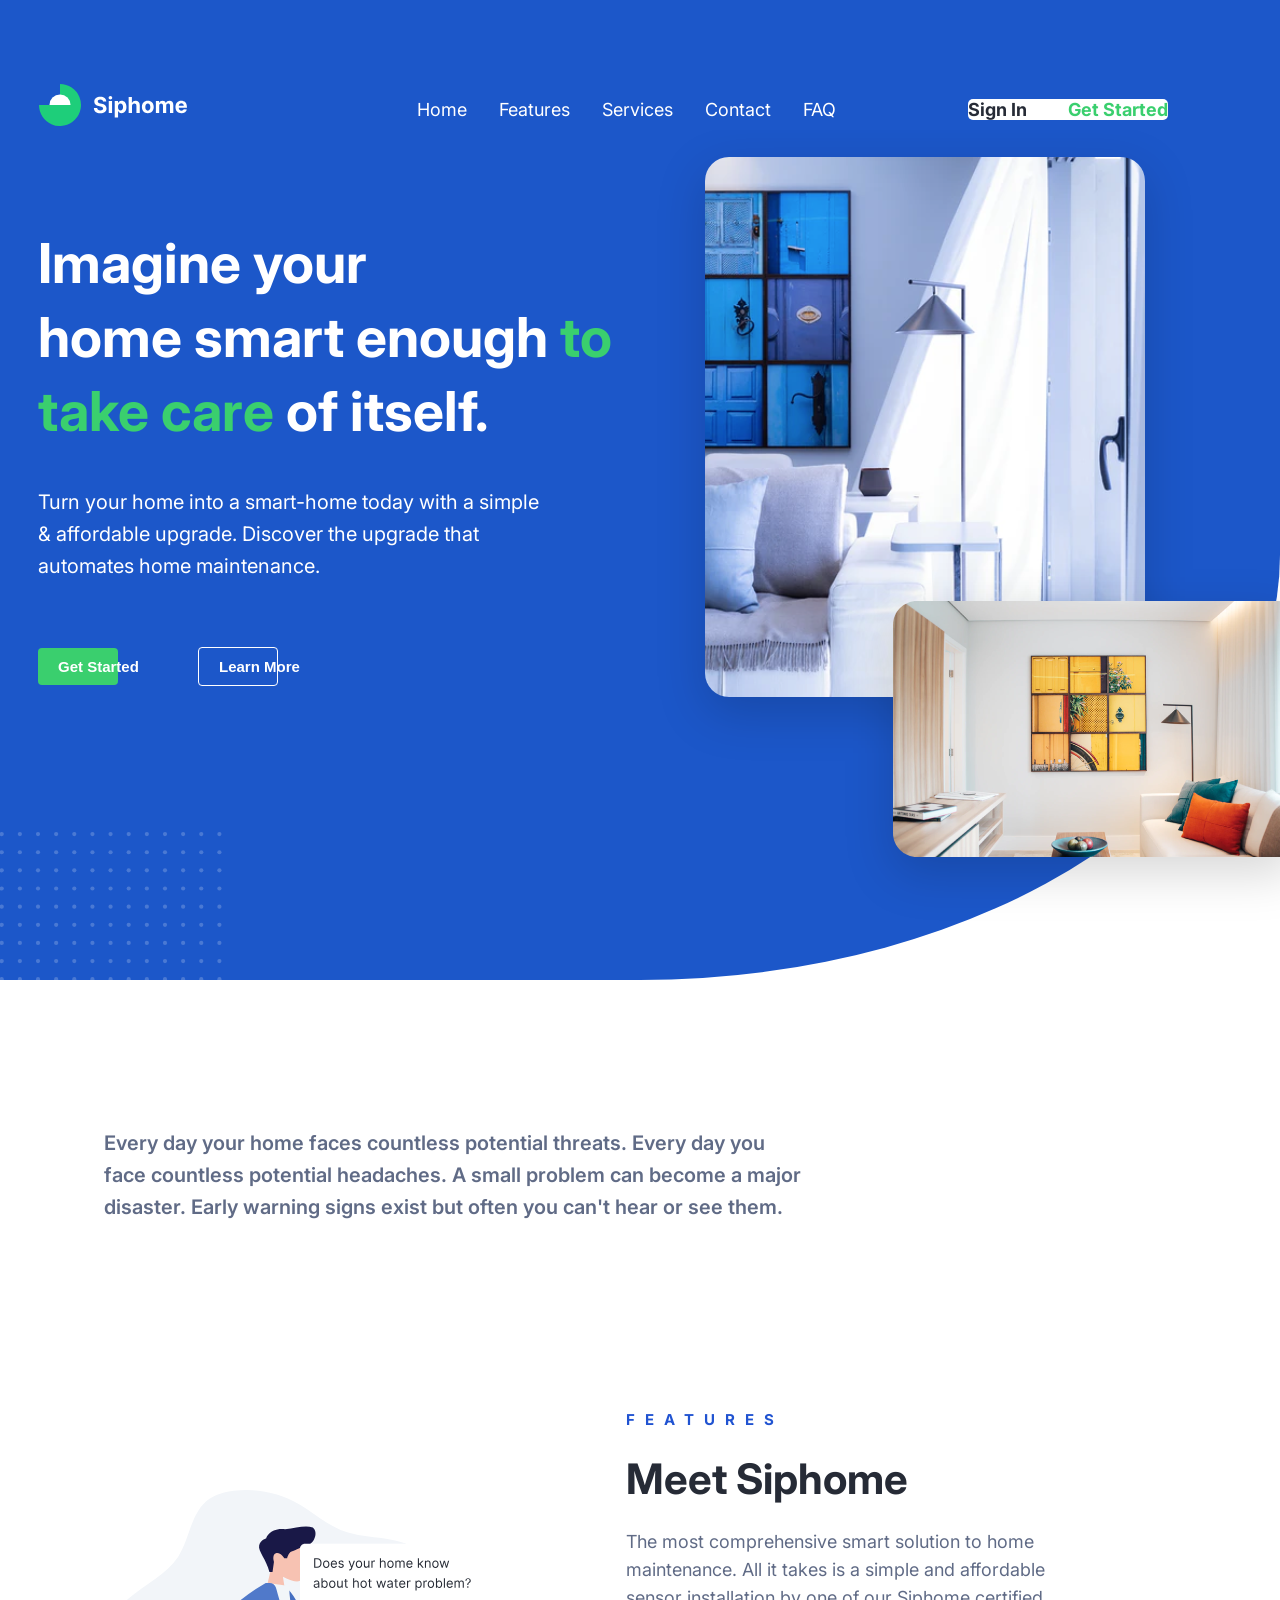
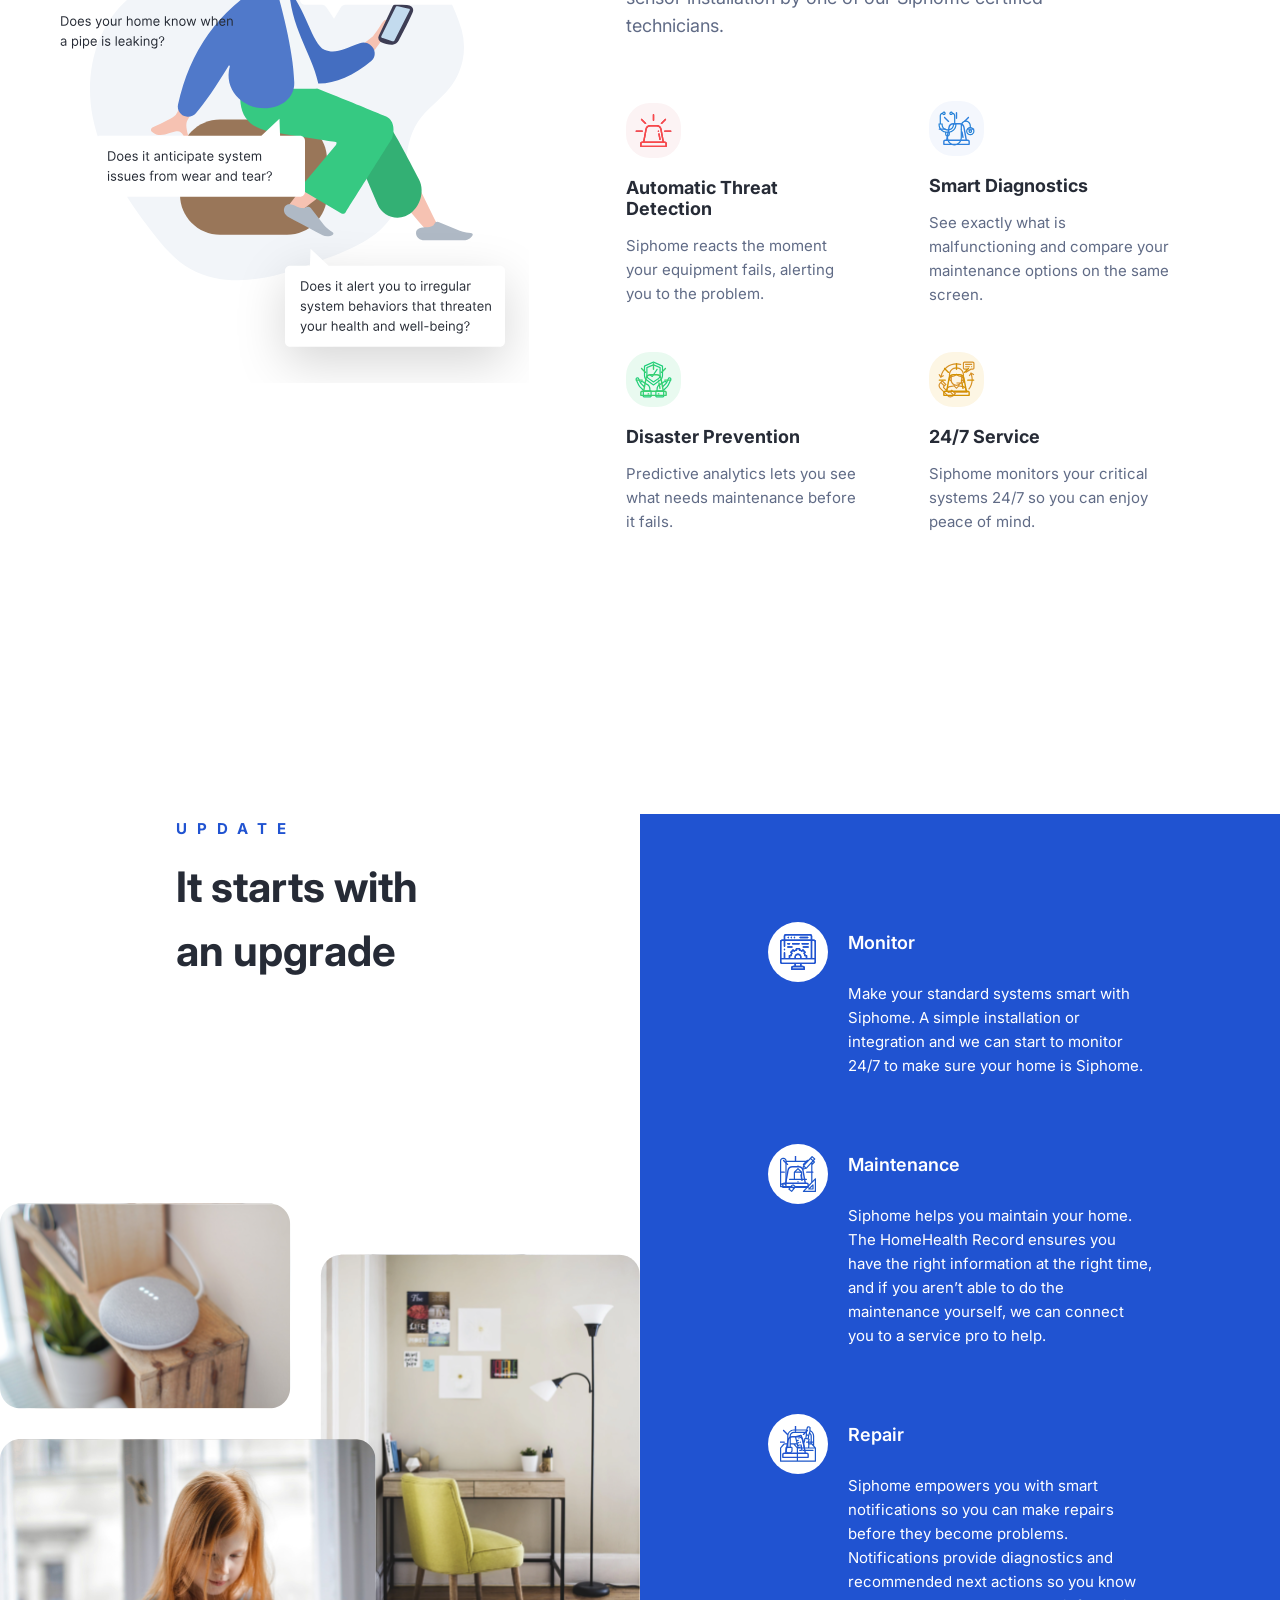
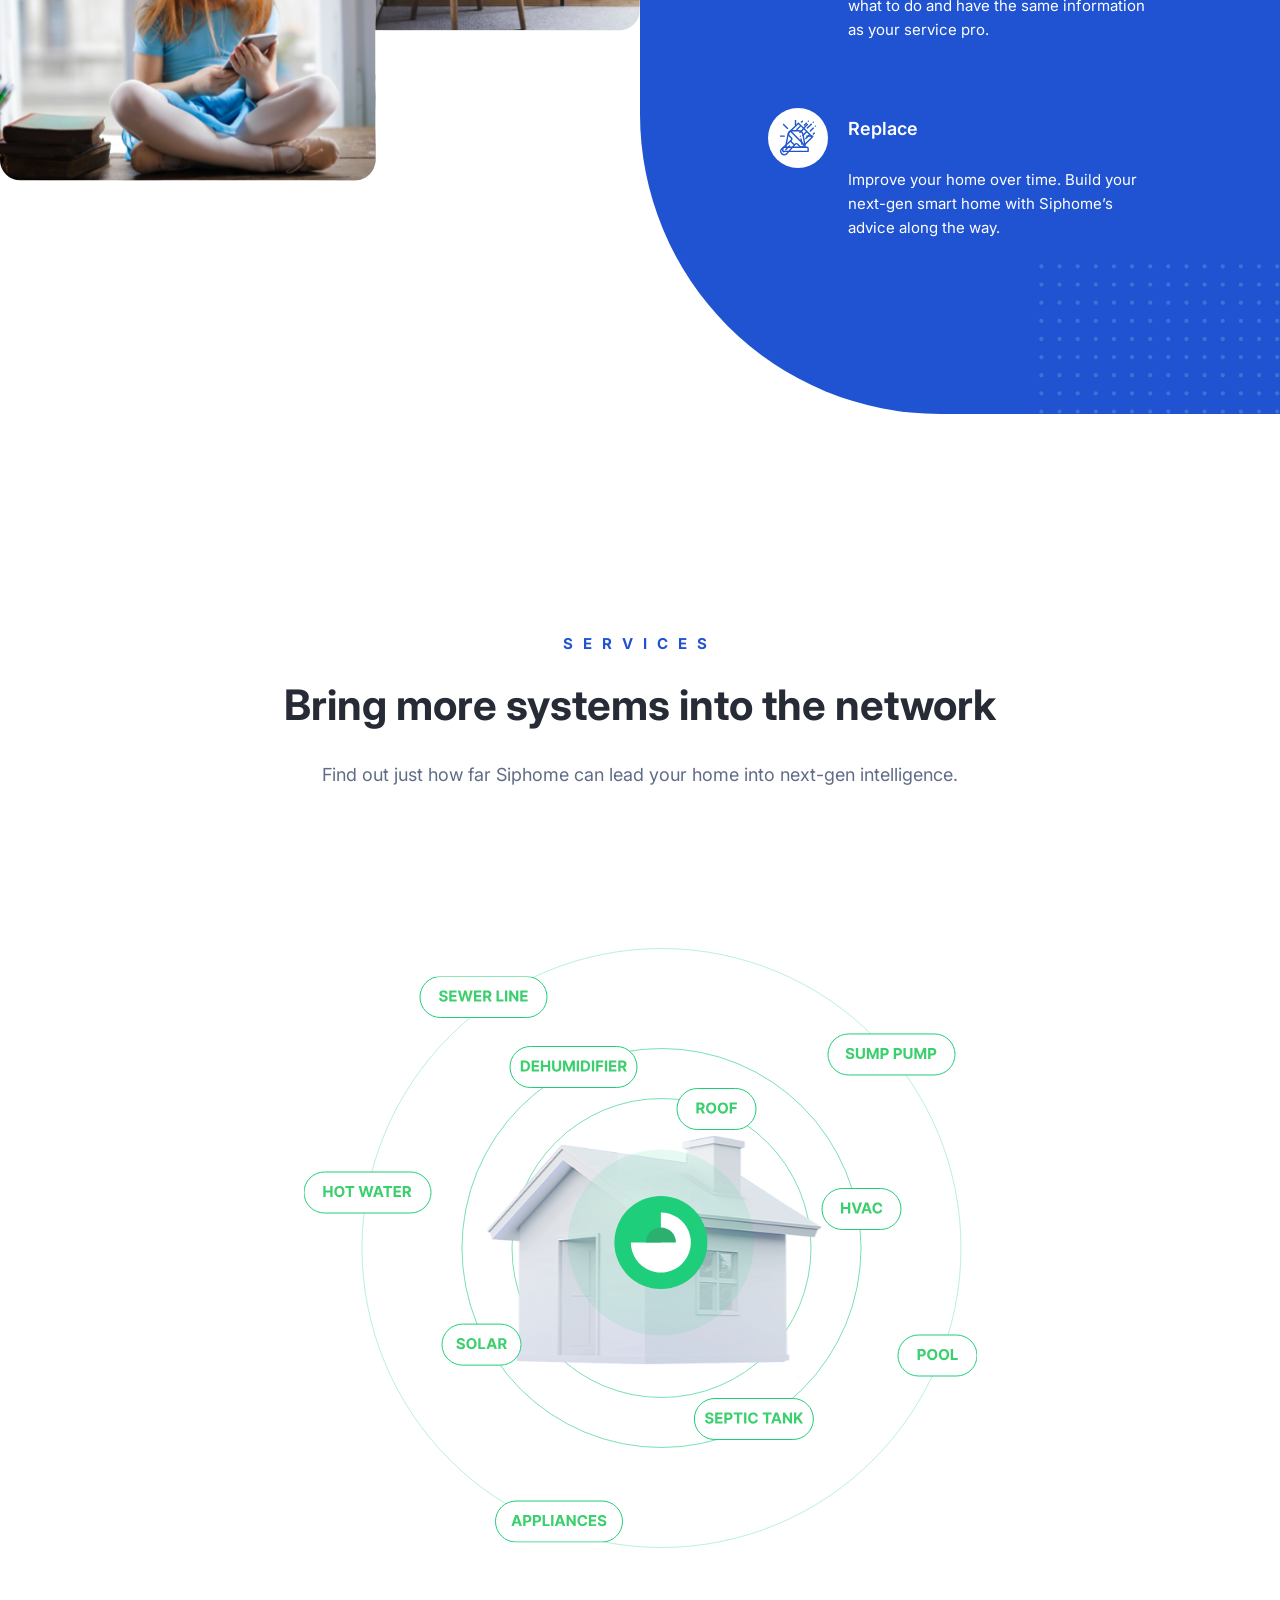
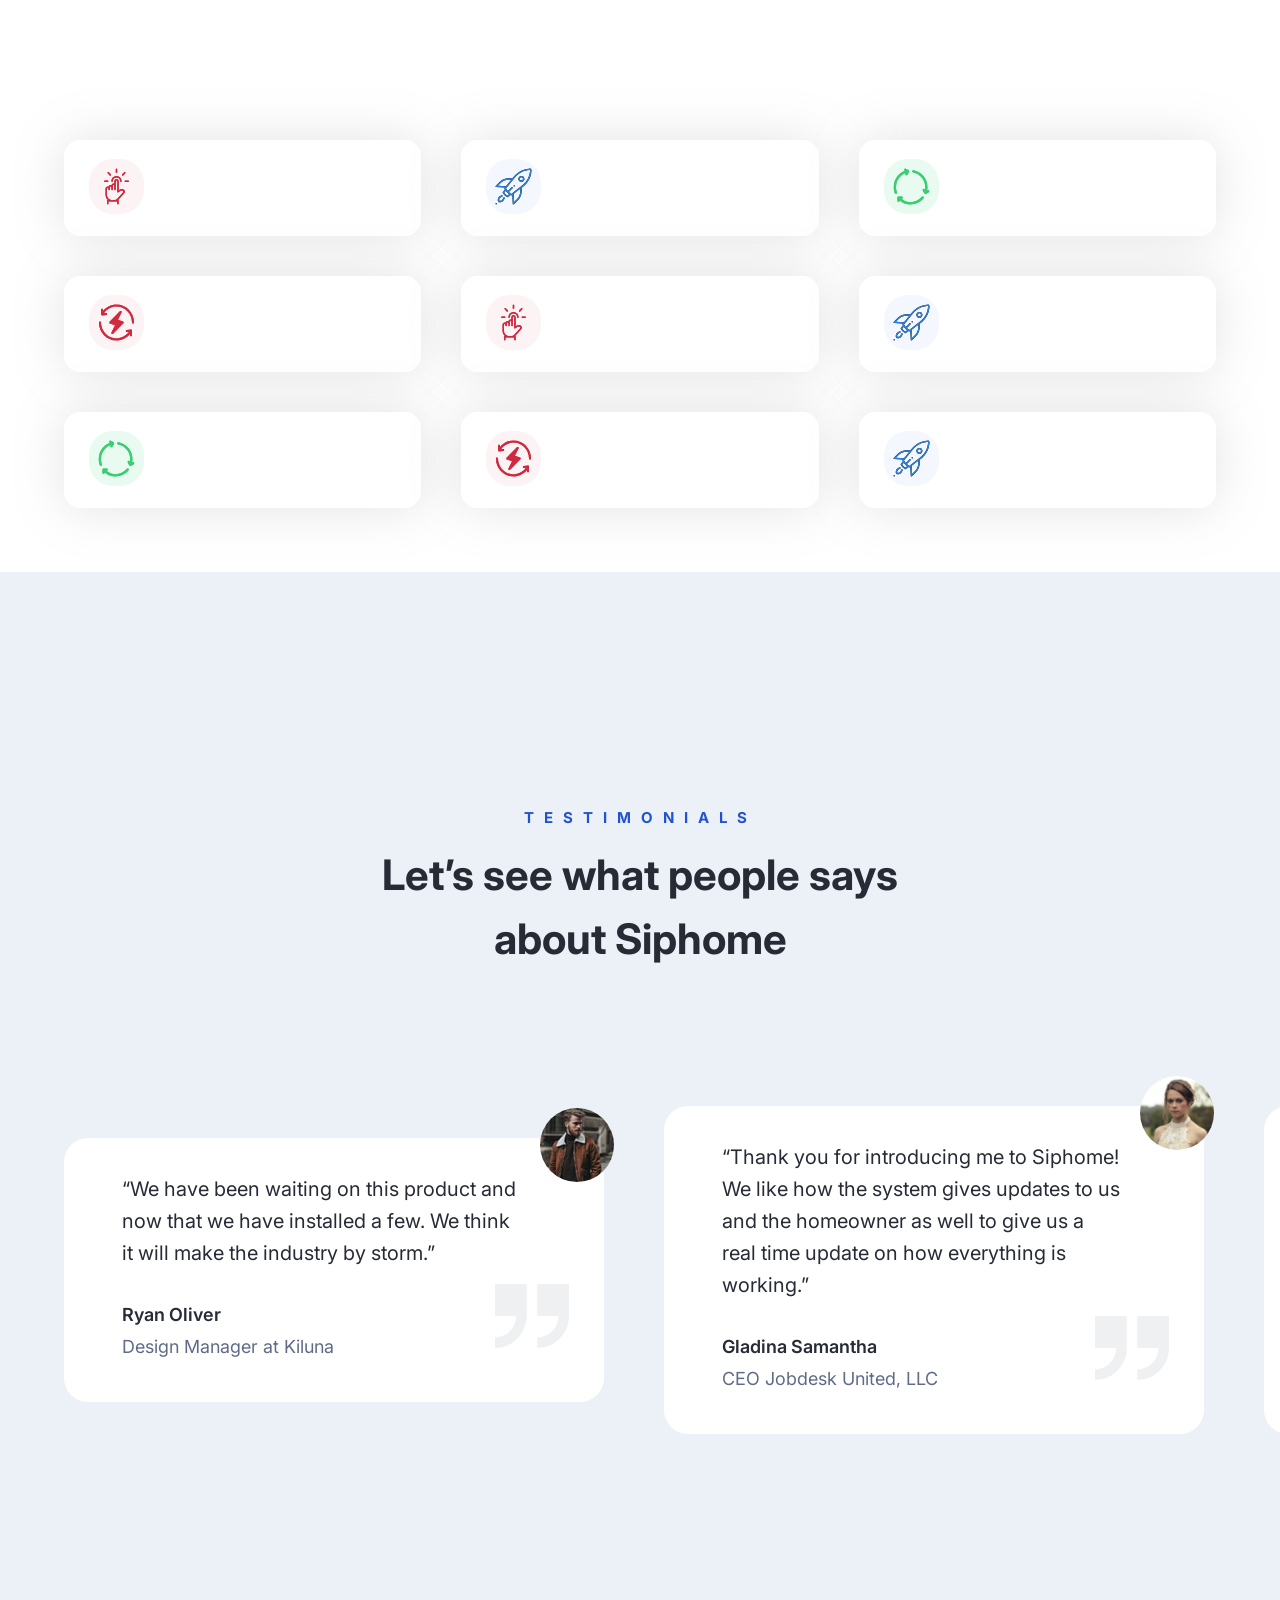
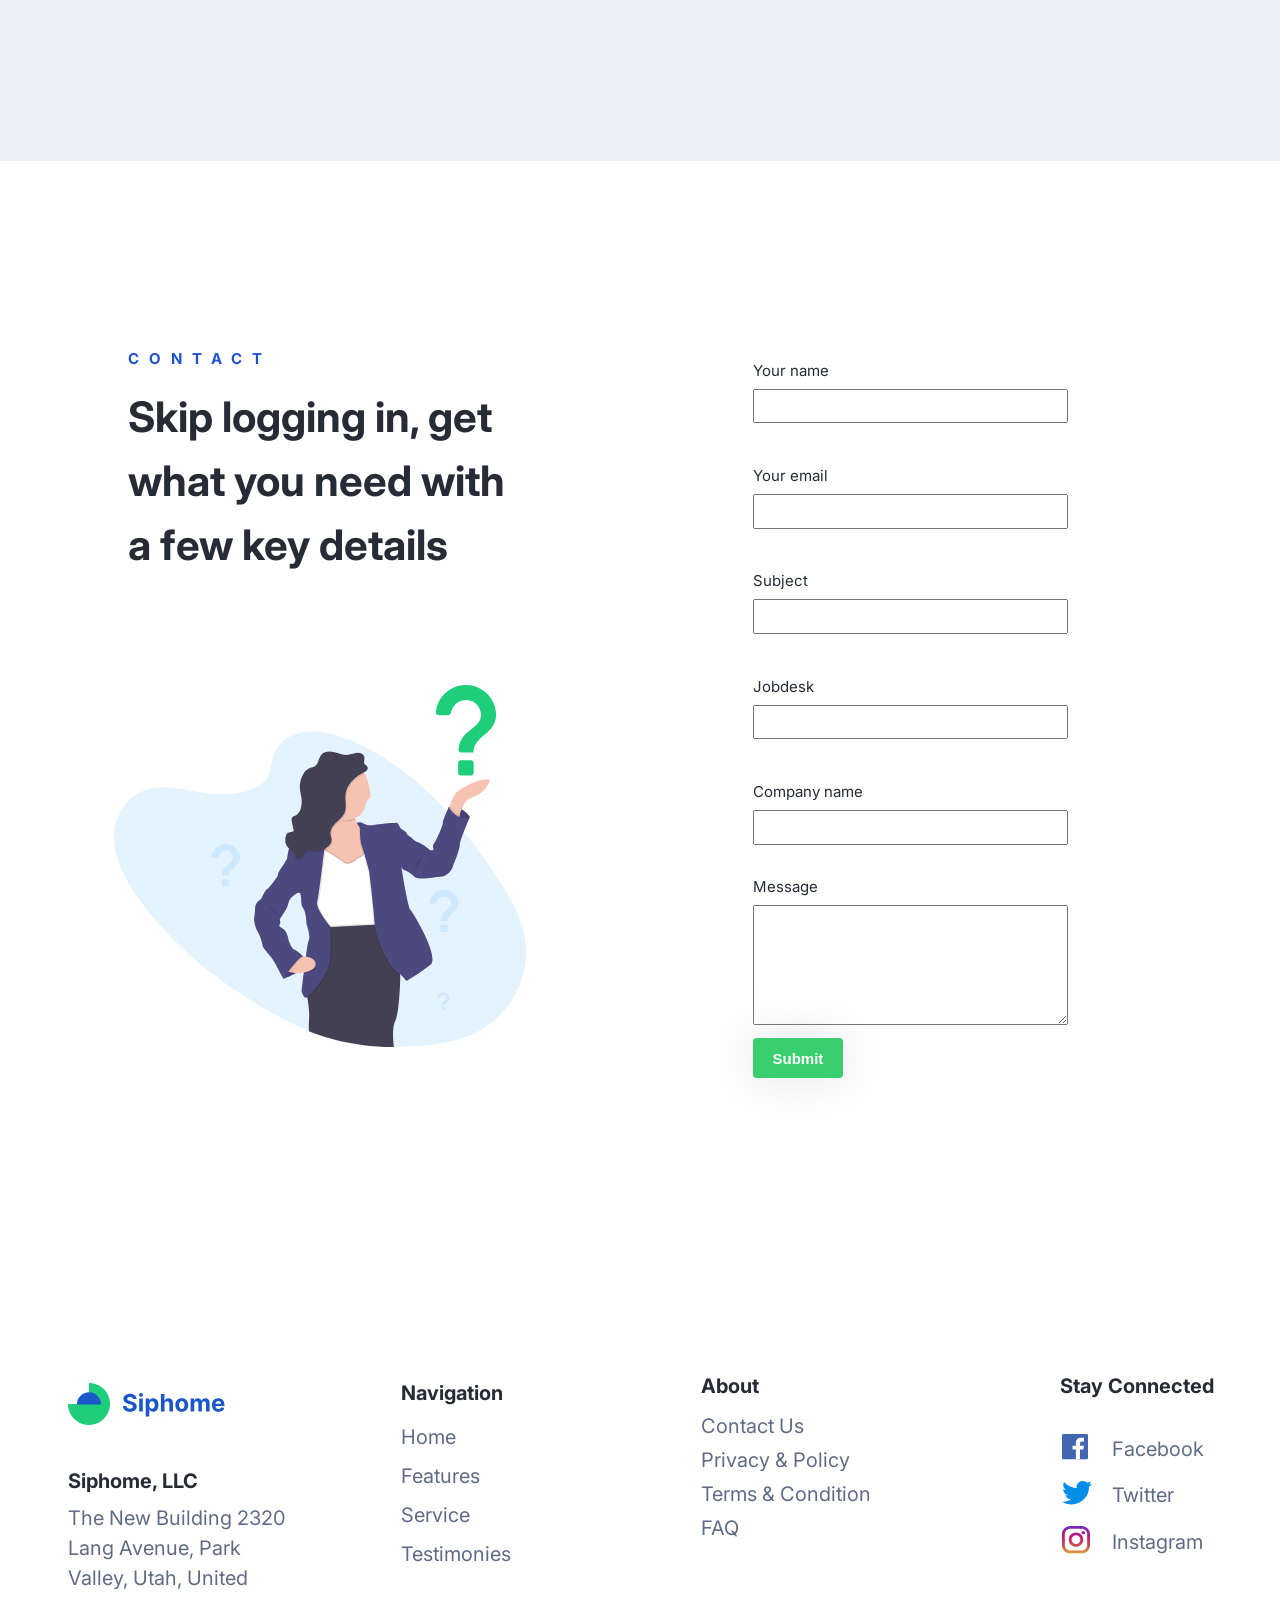
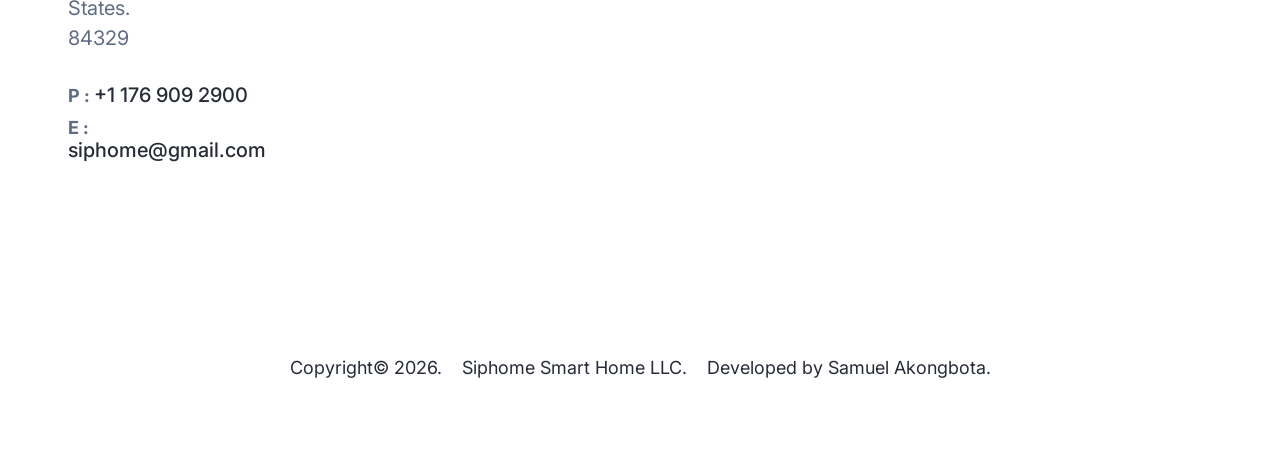
==== index.html @ 3b587427 "feat(signin): add sign-in page - Implement sign-in page to enable user authentication" ====
<!doctype html>
<html lang="en">
  <head>
    <meta charset="UTF-8" />
    <meta name="viewport" content="width=device-width, initial-scale=1.0" />
    <meta name="robots" content="index, follow" />
    <meta
      name="description"
      content="SipHome – Your trusted home service platform. Explore services, testimonials, and more."
    />

    <title>SipHome</title>
    <link rel="preconnect" href="https://fonts.googleapis.com" />
    <link rel="preconnect" href="https://fonts.gstatic.com" crossorigin />
    <link
      rel="preload"
      href="https://fonts.googleapis.com/css2?family=Inter:ital,opsz,wght@0,14..32,100..900;1,14..32,100..900&display=swap"
      as="style"
      onload="this.rel = 'stylesheet'"
    />
    <noscript
      ><link
        href="https://fonts.googleapis.com/css2?family=Inter&display=swap"
        rel="stylesheet"
    /></noscript>
    <link
      rel="preload"
      href="css/style.css"
      as="style"
      onload="this.rel = 'stylesheet'"
    />
    <noscript>
      <link rel="stylesheet" href="css/style.css" />
    </noscript>
    <script defer src="js/mobile-menu.js"></script>
    <script defer src="js/carousel.js"></script>
    <script defer src="js/script.js"></script>
  </head>
  <body>
    <header class="header__logo--menu">
      <section class="header__logo--text-blk">
        <div class="logo__img-blk">
          <svg
            xmlns="http://www.w3.org/2000/svg"
            width="148"
            height="42"
            fill="none"
            viewBox="0 0 148 42"
          >
            <path
              fill="#fff"
              fill-rule="evenodd"
              d="M73.221 13.766c0 .93-.813 1.687-1.805 1.687-.984 0-1.797-.758-1.797-1.687 0-.922.813-1.68 1.797-1.68.992 0 1.805.758 1.805 1.68m-9.151 3.836h3.242c-.046-2.852-2.39-4.82-5.953-4.82-3.507 0-6.078 1.937-6.062 4.843-.008 2.36 1.656 3.71 4.359 4.36l1.742.437c1.743.422 2.711.922 2.719 2-.008 1.172-1.117 1.969-2.836 1.969-1.758 0-3.023-.813-3.133-2.414h-3.273c.086 3.46 2.563 5.25 6.445 5.25 3.907 0 6.203-1.868 6.211-4.797-.008-2.664-2.015-4.078-4.797-4.703l-1.437-.344c-1.391-.32-2.555-.836-2.531-1.985 0-1.03.914-1.789 2.57-1.789 1.617 0 2.609.735 2.734 1.993M69.744 29h3.328V17h-3.328zm5.994 4.5h3.328v-6.422h.102c.461 1 1.469 2.117 3.406 2.117 2.735 0 4.867-2.164 4.867-6.18 0-4.124-2.226-6.171-4.859-6.171-2.008 0-2.969 1.195-3.414 2.172h-.148V17h-3.282zm5.782-14.008c-1.618 0-2.524 1.367-2.524 3.508s.922 3.547 2.524 3.547c1.632 0 2.523-1.453 2.523-3.547 0-2.078-.875-3.508-2.523-3.508m11.468 2.57c.008-1.546.953-2.453 2.313-2.453 1.351 0 2.148.867 2.14 2.344V29h3.329v-7.64c.007-2.813-1.649-4.516-4.149-4.516-1.82 0-3.039.86-3.586 2.273h-.14V13H89.66v16h3.328zm21.729.985c0 3.695-2.266 6.187-5.906 6.187-3.641 0-5.907-2.492-5.907-6.187 0-3.719 2.266-6.203 5.907-6.203s5.906 2.484 5.906 6.203m-5.891 3.61c-1.68 0-2.539-1.54-2.539-3.634s.859-3.64 2.539-3.64c1.649 0 2.508 1.547 2.508 3.64s-.859 3.633-2.508 3.633M120.209 29h-3.328V17h3.172v2.117h.14c.5-1.414 1.727-2.273 3.344-2.273 1.649 0 2.875.883 3.258 2.273h.125c.492-1.375 1.859-2.273 3.617-2.273 2.234 0 3.781 1.484 3.781 4.086V29h-3.32v-7.414c0-1.336-.797-2-1.859-2-1.211 0-1.922.844-1.922 2.086V29h-3.227v-7.484c0-1.18-.734-1.93-1.828-1.93-1.109 0-1.953.883-1.953 2.21zm22.207.234c2.969 0 4.969-1.445 5.438-3.672l-3.079-.203c-.336.914-1.195 1.391-2.304 1.391-1.664 0-2.719-1.102-2.719-2.89v-.008h8.172v-.915c0-4.078-2.469-6.093-5.641-6.093-3.531 0-5.82 2.508-5.82 6.21 0 3.805 2.258 6.18 5.953 6.18m-.078-9.906c-1.477 0-2.516 1.094-2.586 2.461h5.039c-.008-1.43-1.008-2.46-2.453-2.46"
              clip-rule="evenodd"
            />
            <path
              fill="#1ece7a"
              d="M0 21a21 21 0 0 0 12.964 19.401 20.998 20.998 0 0 0 27.437-27.437A21 21 0 0 0 21 0v21z"
            />
            <path
              fill="#fff"
              d="M31.562 21a10.561 10.561 0 1 0-21.124 0h21.124"
            />
          </svg>
        </div>
      </section>

      <div class="header__menu-blk">
        <button id="mobile__menu-btn" class="menu__button">Menu</button>
      </div>

      <section class="header__nav-blk">
        <nav class="header__nav">
          <ul class="header__nav-list">
            <li class="header__nav-list-item">
              <a class="header__nav-link" href="#home">Home</a>
            </li>
            <li class="header__nav-list-item">
              <a class="header__nav-link" href="#features">Features</a>
            </li>
            <li class="header__nav-list-item">
              <a class="header__nav-link" href="#services">Services</a>
            </li>
            <li class="header__nav-list-item">
              <a class="header__nav-link" href="#contact">Contact</a>
            </li>
            <li class="header__nav-list-item">
              <a class="header__nav-link" href="#faq">FAQ</a>
            </li>

            <div class="header__auth-link-blk">
              <li class="header__nav-list-item">
                <a class="header__nav-link" href="/pages/signin.html">Sign In</a>
              </li>
              <li class="header__nav-list-item">
                <a id="signup" class="header__nav-link signup" href="/pages/signup.html">Get Started</a>
              </li>
            </div>
          </ul>
        </nav>
      </section>

      <div class="mobile-menu-blk">
        <div class="mobile__header">
          <p class="mobile__header-heading">Siphome Menu</p>

          <button id="mobile__close-btn" class="menu__button menu__close-btn">
            Close
          </button>
        </div>

        <div class="hero-intro__button-blk mobile__cta-blk">
          <div class="hero-intro__btn-1 cta__btn-1-blk">
            <button class="intro__btn-1 cta__btn-1">Get Started</button>
          </div>

          <div class="hero-intro__btn-2 cta__btn-2-blk">
            <button class="intro__btn-2 cta__btn-2">Sign In</button>
          </div>
        </div>
      </div>
    </header>

    <!-- MAIN -->
    <main class="main">
      <!-- HERO SECTION -->
      <section id="home" class="main__hero-section">
        <section class="hero-intro__heading--info-blk">
          <section class="hero-intro__heading-txt-blk">
            <div class="hero-intro__heading-blk">
              <h1 class="hero-intro__heading-txt auto-show delay-1">
                Imagine <span>your<br class="word-break" /></span> home smart
                enough
                <span class="hero-intro__heading-clr-green">to take care </span>
                of itself.
              </h1>
            </div>

            <div class="hero-intro__info-blk">
              <p class="hero-intro__info-txt auto-show delay-2">
                Turn your home into a smart-home today with a simple &
                affordable upgrade. Discover the upgrade that automates home
                maintenance.
              </p>
            </div>

            <div class="hero-intro__button-blk auto-show delay-3">
              <div class="hero-intro__btn-1">
                <button class="intro__btn-1">Get Started</button>
              </div>

              <div class="hero-intro__btn-2">
                <button class="intro__btn-2">Learn More</button>
              </div>
            </div>
          </section>
        </section>

        <section class="hero-intro__pattern-blk">
          <div class="hero-intro__pattern">
            <svg
              xmlns="http://www.w3.org/2000/svg"
              width="142"
              height="148"
              fill="none"
              class="hero-intro__pattern-svg-mobile"
              viewBox="0 0 142 148"
            >
              <g fill="#fff" opacity=".2">
                <circle
                  cx="12.43"
                  cy="147.21"
                  r="2.093"
                  transform="rotate(-90 12.43 147.21)"
                />
                <circle
                  cx="30.57"
                  cy="147.21"
                  r="2.093"
                  transform="rotate(-90 30.57 147.21)"
                />
                <circle
                  cx="48.709"
                  cy="147.21"
                  r="2.093"
                  transform="rotate(-90 48.709 147.21)"
                />
                <circle
                  cx="66.849"
                  cy="147.21"
                  r="2.093"
                  transform="rotate(-90 66.849 147.21)"
                />
                <circle
                  cx="84.988"
                  cy="147.21"
                  r="2.093"
                  transform="rotate(-90 84.988 147.21)"
                />
                <circle
                  cx="103.128"
                  cy="147.21"
                  r="2.093"
                  transform="rotate(-90 103.128 147.21)"
                />
                <circle
                  cx="121.267"
                  cy="147.21"
                  r="2.093"
                  transform="rotate(-90 121.267 147.21)"
                />
                <circle
                  cx="139.407"
                  cy="147.21"
                  r="2.093"
                  transform="rotate(-90 139.407 147.21)"
                />
                <circle
                  cx="12.43"
                  cy="129.07"
                  r="2.093"
                  transform="rotate(-90 12.43 129.07)"
                />
                <circle
                  cx="30.57"
                  cy="129.07"
                  r="2.093"
                  transform="rotate(-90 30.57 129.07)"
                />
                <circle
                  cx="48.709"
                  cy="129.07"
                  r="2.093"
                  transform="rotate(-90 48.709 129.07)"
                />
                <circle
                  cx="66.849"
                  cy="129.07"
                  r="2.093"
                  transform="rotate(-90 66.849 129.07)"
                />
                <circle
                  cx="84.988"
                  cy="129.07"
                  r="2.093"
                  transform="rotate(-90 84.988 129.07)"
                />
                <circle
                  cx="103.128"
                  cy="129.07"
                  r="2.093"
                  transform="rotate(-90 103.128 129.07)"
                />
                <circle
                  cx="121.267"
                  cy="129.07"
                  r="2.093"
                  transform="rotate(-90 121.267 129.07)"
                />
                <circle
                  cx="139.407"
                  cy="129.07"
                  r="2.093"
                  transform="rotate(-90 139.407 129.07)"
                />
                <circle
                  cx="12.43"
                  cy="110.93"
                  r="2.093"
                  transform="rotate(-90 12.43 110.93)"
                />
                <circle
                  cx="30.57"
                  cy="110.93"
                  r="2.093"
                  transform="rotate(-90 30.57 110.93)"
                />
                <circle
                  cx="48.709"
                  cy="110.93"
                  r="2.093"
                  transform="rotate(-90 48.709 110.93)"
                />
                <circle
                  cx="66.849"
                  cy="110.93"
                  r="2.093"
                  transform="rotate(-90 66.849 110.93)"
                />
                <circle
                  cx="84.988"
                  cy="110.93"
                  r="2.093"
                  transform="rotate(-90 84.988 110.93)"
                />
                <circle
                  cx="103.128"
                  cy="110.93"
                  r="2.093"
                  transform="rotate(-90 103.128 110.93)"
                />
                <circle
                  cx="121.267"
                  cy="110.93"
                  r="2.093"
                  transform="rotate(-90 121.267 110.93)"
                />
                <circle
                  cx="139.407"
                  cy="110.93"
                  r="2.093"
                  transform="rotate(-90 139.407 110.93)"
                />
                <circle
                  cx="12.43"
                  cy="92.791"
                  r="2.093"
                  transform="rotate(-90 12.43 92.791)"
                />
                <circle
                  cx="30.57"
                  cy="92.791"
                  r="2.093"
                  transform="rotate(-90 30.57 92.791)"
                />
                <circle
                  cx="48.709"
                  cy="92.791"
                  r="2.093"
                  transform="rotate(-90 48.709 92.791)"
                />
                <circle
                  cx="66.849"
                  cy="92.791"
                  r="2.093"
                  transform="rotate(-90 66.849 92.791)"
                />
                <circle
                  cx="84.988"
                  cy="92.791"
                  r="2.093"
                  transform="rotate(-90 84.988 92.791)"
                />
                <circle
                  cx="103.128"
                  cy="92.791"
                  r="2.093"
                  transform="rotate(-90 103.128 92.791)"
                />
                <circle
                  cx="121.267"
                  cy="92.791"
                  r="2.093"
                  transform="rotate(-90 121.267 92.791)"
                />
                <circle
                  cx="139.407"
                  cy="92.791"
                  r="2.093"
                  transform="rotate(-90 139.407 92.791)"
                />
                <circle
                  cx="12.43"
                  cy="74.651"
                  r="2.093"
                  transform="rotate(-90 12.43 74.65)"
                />
                <circle
                  cx="30.57"
                  cy="74.651"
                  r="2.093"
                  transform="rotate(-90 30.57 74.65)"
                />
                <circle
                  cx="48.709"
                  cy="74.651"
                  r="2.093"
                  transform="rotate(-90 48.709 74.65)"
                />
                <circle
                  cx="66.849"
                  cy="74.651"
                  r="2.093"
                  transform="rotate(-90 66.849 74.65)"
                />
                <circle
                  cx="84.988"
                  cy="74.651"
                  r="2.093"
                  transform="rotate(-90 84.988 74.65)"
                />
                <circle
                  cx="103.128"
                  cy="74.651"
                  r="2.093"
                  transform="rotate(-90 103.128 74.65)"
                />
                <circle
                  cx="121.267"
                  cy="74.651"
                  r="2.093"
                  transform="rotate(-90 121.267 74.65)"
                />
                <circle
                  cx="139.407"
                  cy="74.651"
                  r="2.093"
                  transform="rotate(-90 139.407 74.65)"
                />
                <circle
                  cx="12.43"
                  cy="56.512"
                  r="2.093"
                  transform="rotate(-90 12.43 56.512)"
                />
                <circle
                  cx="30.57"
                  cy="56.512"
                  r="2.093"
                  transform="rotate(-90 30.57 56.512)"
                />
                <circle
                  cx="48.709"
                  cy="56.512"
                  r="2.093"
                  transform="rotate(-90 48.709 56.512)"
                />
                <circle
                  cx="66.849"
                  cy="56.512"
                  r="2.093"
                  transform="rotate(-90 66.849 56.512)"
                />
                <circle
                  cx="84.988"
                  cy="56.512"
                  r="2.093"
                  transform="rotate(-90 84.988 56.512)"
                />
                <circle
                  cx="103.128"
                  cy="56.512"
                  r="2.093"
                  transform="rotate(-90 103.128 56.512)"
                />
                <circle
                  cx="121.267"
                  cy="56.512"
                  r="2.093"
                  transform="rotate(-90 121.267 56.512)"
                />
                <circle
                  cx="139.407"
                  cy="56.512"
                  r="2.093"
                  transform="rotate(-90 139.407 56.512)"
                />
                <circle
                  cx="12.43"
                  cy="38.372"
                  r="2.093"
                  transform="rotate(-90 12.43 38.372)"
                />
                <circle
                  cx="30.57"
                  cy="38.372"
                  r="2.093"
                  transform="rotate(-90 30.57 38.372)"
                />
                <circle
                  cx="48.709"
                  cy="38.372"
                  r="2.093"
                  transform="rotate(-90 48.709 38.372)"
                />
                <circle
                  cx="66.849"
                  cy="38.372"
                  r="2.093"
                  transform="rotate(-90 66.849 38.372)"
                />
                <circle
                  cx="84.988"
                  cy="38.372"
                  r="2.093"
                  transform="rotate(-90 84.988 38.372)"
                />
                <circle
                  cx="103.128"
                  cy="38.372"
                  r="2.093"
                  transform="rotate(-90 103.128 38.372)"
                />
                <circle
                  cx="121.267"
                  cy="38.372"
                  r="2.093"
                  transform="rotate(-90 121.267 38.372)"
                />
                <circle
                  cx="139.407"
                  cy="38.372"
                  r="2.093"
                  transform="rotate(-90 139.407 38.372)"
                />
                <circle
                  cx="12.43"
                  cy="20.233"
                  r="2.093"
                  transform="rotate(-90 12.43 20.233)"
                />
                <circle
                  cx="30.57"
                  cy="20.233"
                  r="2.093"
                  transform="rotate(-90 30.57 20.233)"
                />
                <circle
                  cx="48.709"
                  cy="20.233"
                  r="2.093"
                  transform="rotate(-90 48.709 20.233)"
                />
                <circle
                  cx="66.849"
                  cy="20.233"
                  r="2.093"
                  transform="rotate(-90 66.849 20.233)"
                />
                <circle
                  cx="84.988"
                  cy="20.233"
                  r="2.093"
                  transform="rotate(-90 84.988 20.233)"
                />
                <circle
                  cx="103.128"
                  cy="20.233"
                  r="2.093"
                  transform="rotate(-90 103.128 20.233)"
                />
                <circle
                  cx="121.267"
                  cy="20.233"
                  r="2.093"
                  transform="rotate(-90 121.267 20.233)"
                />
                <circle
                  cx="139.407"
                  cy="20.233"
                  r="2.093"
                  transform="rotate(-90 139.407 20.233)"
                />
                <circle
                  cx="12.43"
                  cy="2.093"
                  r="2.093"
                  transform="rotate(-90 12.43 2.093)"
                />
                <circle
                  cx="30.57"
                  cy="2.093"
                  r="2.093"
                  transform="rotate(-90 30.57 2.093)"
                />
                <circle
                  cx="48.709"
                  cy="2.093"
                  r="2.093"
                  transform="rotate(-90 48.709 2.093)"
                />
                <circle
                  cx="66.849"
                  cy="2.093"
                  r="2.093"
                  transform="rotate(-90 66.849 2.093)"
                />
                <circle
                  cx="84.988"
                  cy="2.093"
                  r="2.093"
                  transform="rotate(-90 84.988 2.093)"
                />
                <circle
                  cx="103.128"
                  cy="2.093"
                  r="2.093"
                  transform="rotate(-90 103.128 2.093)"
                />
                <circle
                  cx="121.267"
                  cy="2.093"
                  r="2.093"
                  transform="rotate(-90 121.267 2.093)"
                />
                <circle
                  cx="139.407"
                  cy="2.093"
                  r="2.093"
                  transform="rotate(-90 139.407 2.093)"
                />
              </g>
            </svg>

            <svg
              xmlns="http://www.w3.org/2000/svg"
              width="222"
              height="148"
              fill="none"
              class="hero-intro__pattern-svg-desktop"
              viewBox="0 0 222 148"
            >
              <g fill="#fff" opacity=".2">
                <circle
                  cx="1.732"
                  cy="147.21"
                  r="2.093"
                  transform="rotate(-90 1.732 147.21)"
                />
                <circle
                  cx="19.872"
                  cy="147.21"
                  r="2.093"
                  transform="rotate(-90 19.872 147.21)"
                />
                <circle
                  cx="38.012"
                  cy="147.21"
                  r="2.093"
                  transform="rotate(-90 38.012 147.21)"
                />
                <circle
                  cx="56.151"
                  cy="147.21"
                  r="2.093"
                  transform="rotate(-90 56.151 147.21)"
                />
                <circle
                  cx="74.291"
                  cy="147.21"
                  r="2.093"
                  transform="rotate(-90 74.29 147.21)"
                />
                <circle
                  cx="92.43"
                  cy="147.21"
                  r="2.093"
                  transform="rotate(-90 92.43 147.21)"
                />
                <circle
                  cx="110.57"
                  cy="147.21"
                  r="2.093"
                  transform="rotate(-90 110.57 147.21)"
                />
                <circle
                  cx="128.709"
                  cy="147.21"
                  r="2.093"
                  transform="rotate(-90 128.709 147.21)"
                />
                <circle
                  cx="146.849"
                  cy="147.21"
                  r="2.093"
                  transform="rotate(-90 146.849 147.21)"
                />
                <circle
                  cx="164.988"
                  cy="147.21"
                  r="2.093"
                  transform="rotate(-90 164.988 147.21)"
                />
                <circle
                  cx="183.128"
                  cy="147.21"
                  r="2.093"
                  transform="rotate(-90 183.128 147.21)"
                />
                <circle
                  cx="201.267"
                  cy="147.21"
                  r="2.093"
                  transform="rotate(-90 201.267 147.21)"
                />
                <circle
                  cx="219.407"
                  cy="147.21"
                  r="2.093"
                  transform="rotate(-90 219.407 147.21)"
                />
                <circle
                  cx="1.732"
                  cy="129.07"
                  r="2.093"
                  transform="rotate(-90 1.732 129.07)"
                />
                <circle
                  cx="19.872"
                  cy="129.07"
                  r="2.093"
                  transform="rotate(-90 19.872 129.07)"
                />
                <circle
                  cx="38.012"
                  cy="129.07"
                  r="2.093"
                  transform="rotate(-90 38.012 129.07)"
                />
                <circle
                  cx="56.151"
                  cy="129.07"
                  r="2.093"
                  transform="rotate(-90 56.151 129.07)"
                />
                <circle
                  cx="74.291"
                  cy="129.07"
                  r="2.093"
                  transform="rotate(-90 74.29 129.07)"
                />
                <circle
                  cx="92.43"
                  cy="129.07"
                  r="2.093"
                  transform="rotate(-90 92.43 129.07)"
                />
                <circle
                  cx="110.57"
                  cy="129.07"
                  r="2.093"
                  transform="rotate(-90 110.57 129.07)"
                />
                <circle
                  cx="128.709"
                  cy="129.07"
                  r="2.093"
                  transform="rotate(-90 128.709 129.07)"
                />
                <circle
                  cx="146.849"
                  cy="129.07"
                  r="2.093"
                  transform="rotate(-90 146.849 129.07)"
                />
                <circle
                  cx="164.988"
                  cy="129.07"
                  r="2.093"
                  transform="rotate(-90 164.988 129.07)"
                />
                <circle
                  cx="183.128"
                  cy="129.07"
                  r="2.093"
                  transform="rotate(-90 183.128 129.07)"
                />
                <circle
                  cx="201.267"
                  cy="129.07"
                  r="2.093"
                  transform="rotate(-90 201.267 129.07)"
                />
                <circle
                  cx="219.407"
                  cy="129.07"
                  r="2.093"
                  transform="rotate(-90 219.407 129.07)"
                />
                <circle
                  cx="1.732"
                  cy="110.93"
                  r="2.093"
                  transform="rotate(-90 1.732 110.93)"
                />
                <circle
                  cx="19.872"
                  cy="110.93"
                  r="2.093"
                  transform="rotate(-90 19.872 110.93)"
                />
                <circle
                  cx="38.012"
                  cy="110.93"
                  r="2.093"
                  transform="rotate(-90 38.012 110.93)"
                />
                <circle
                  cx="56.151"
                  cy="110.93"
                  r="2.093"
                  transform="rotate(-90 56.151 110.93)"
                />
                <circle
                  cx="74.291"
                  cy="110.93"
                  r="2.093"
                  transform="rotate(-90 74.29 110.93)"
                />
                <circle
                  cx="92.43"
                  cy="110.93"
                  r="2.093"
                  transform="rotate(-90 92.43 110.93)"
                />
                <circle
                  cx="110.57"
                  cy="110.93"
                  r="2.093"
                  transform="rotate(-90 110.57 110.93)"
                />
                <circle
                  cx="128.709"
                  cy="110.93"
                  r="2.093"
                  transform="rotate(-90 128.709 110.93)"
                />
                <circle
                  cx="146.849"
                  cy="110.93"
                  r="2.093"
                  transform="rotate(-90 146.849 110.93)"
                />
                <circle
                  cx="164.988"
                  cy="110.93"
                  r="2.093"
                  transform="rotate(-90 164.988 110.93)"
                />
                <circle
                  cx="183.128"
                  cy="110.93"
                  r="2.093"
                  transform="rotate(-90 183.128 110.93)"
                />
                <circle
                  cx="201.267"
                  cy="110.93"
                  r="2.093"
                  transform="rotate(-90 201.267 110.93)"
                />
                <circle
                  cx="219.407"
                  cy="110.93"
                  r="2.093"
                  transform="rotate(-90 219.407 110.93)"
                />
                <circle
                  cx="1.732"
                  cy="92.791"
                  r="2.093"
                  transform="rotate(-90 1.732 92.791)"
                />
                <circle
                  cx="19.872"
                  cy="92.791"
                  r="2.093"
                  transform="rotate(-90 19.872 92.791)"
                />
                <circle
                  cx="38.012"
                  cy="92.791"
                  r="2.093"
                  transform="rotate(-90 38.012 92.791)"
                />
                <circle
                  cx="56.151"
                  cy="92.791"
                  r="2.093"
                  transform="rotate(-90 56.151 92.791)"
                />
                <circle
                  cx="74.291"
                  cy="92.791"
                  r="2.093"
                  transform="rotate(-90 74.29 92.791)"
                />
                <circle
                  cx="92.43"
                  cy="92.791"
                  r="2.093"
                  transform="rotate(-90 92.43 92.791)"
                />
                <circle
                  cx="110.57"
                  cy="92.791"
                  r="2.093"
                  transform="rotate(-90 110.57 92.791)"
                />
                <circle
                  cx="128.709"
                  cy="92.791"
                  r="2.093"
                  transform="rotate(-90 128.709 92.791)"
                />
                <circle
                  cx="146.849"
                  cy="92.791"
                  r="2.093"
                  transform="rotate(-90 146.849 92.791)"
                />
                <circle
                  cx="164.988"
                  cy="92.791"
                  r="2.093"
                  transform="rotate(-90 164.988 92.791)"
                />
                <circle
                  cx="183.128"
                  cy="92.791"
                  r="2.093"
                  transform="rotate(-90 183.128 92.791)"
                />
                <circle
                  cx="201.267"
                  cy="92.791"
                  r="2.093"
                  transform="rotate(-90 201.267 92.791)"
                />
                <circle
                  cx="219.407"
                  cy="92.791"
                  r="2.093"
                  transform="rotate(-90 219.407 92.791)"
                />
                <circle
                  cx="1.732"
                  cy="74.651"
                  r="2.093"
                  transform="rotate(-90 1.732 74.65)"
                />
                <circle
                  cx="19.872"
                  cy="74.651"
                  r="2.093"
                  transform="rotate(-90 19.872 74.65)"
                />
                <circle
                  cx="38.012"
                  cy="74.651"
                  r="2.093"
                  transform="rotate(-90 38.012 74.65)"
                />
                <circle
                  cx="56.151"
                  cy="74.651"
                  r="2.093"
                  transform="rotate(-90 56.151 74.65)"
                />
                <circle
                  cx="74.291"
                  cy="74.651"
                  r="2.093"
                  transform="rotate(-90 74.29 74.65)"
                />
                <circle
                  cx="92.43"
                  cy="74.651"
                  r="2.093"
                  transform="rotate(-90 92.43 74.65)"
                />
                <circle
                  cx="110.57"
                  cy="74.651"
                  r="2.093"
                  transform="rotate(-90 110.57 74.65)"
                />
                <circle
                  cx="128.709"
                  cy="74.651"
                  r="2.093"
                  transform="rotate(-90 128.709 74.65)"
                />
                <circle
                  cx="146.849"
                  cy="74.651"
                  r="2.093"
                  transform="rotate(-90 146.849 74.65)"
                />
                <circle
                  cx="164.988"
                  cy="74.651"
                  r="2.093"
                  transform="rotate(-90 164.988 74.65)"
                />
                <circle
                  cx="183.128"
                  cy="74.651"
                  r="2.093"
                  transform="rotate(-90 183.128 74.65)"
                />
                <circle
                  cx="201.267"
                  cy="74.651"
                  r="2.093"
                  transform="rotate(-90 201.267 74.65)"
                />
                <circle
                  cx="219.407"
                  cy="74.651"
                  r="2.093"
                  transform="rotate(-90 219.407 74.65)"
                />
                <circle
                  cx="1.732"
                  cy="56.512"
                  r="2.093"
                  transform="rotate(-90 1.732 56.512)"
                />
                <circle
                  cx="19.872"
                  cy="56.512"
                  r="2.093"
                  transform="rotate(-90 19.872 56.512)"
                />
                <circle
                  cx="38.012"
                  cy="56.512"
                  r="2.093"
                  transform="rotate(-90 38.012 56.512)"
                />
                <circle
                  cx="56.151"
                  cy="56.512"
                  r="2.093"
                  transform="rotate(-90 56.151 56.512)"
                />
                <circle
                  cx="74.291"
                  cy="56.512"
                  r="2.093"
                  transform="rotate(-90 74.29 56.512)"
                />
                <circle
                  cx="92.43"
                  cy="56.512"
                  r="2.093"
                  transform="rotate(-90 92.43 56.512)"
                />
                <circle
                  cx="110.57"
                  cy="56.512"
                  r="2.093"
                  transform="rotate(-90 110.57 56.512)"
                />
                <circle
                  cx="128.709"
                  cy="56.512"
                  r="2.093"
                  transform="rotate(-90 128.709 56.512)"
                />
                <circle
                  cx="146.849"
                  cy="56.512"
                  r="2.093"
                  transform="rotate(-90 146.849 56.512)"
                />
                <circle
                  cx="164.988"
                  cy="56.512"
                  r="2.093"
                  transform="rotate(-90 164.988 56.512)"
                />
                <circle
                  cx="183.128"
                  cy="56.512"
                  r="2.093"
                  transform="rotate(-90 183.128 56.512)"
                />
                <circle
                  cx="201.267"
                  cy="56.512"
                  r="2.093"
                  transform="rotate(-90 201.267 56.512)"
                />
                <circle
                  cx="219.407"
                  cy="56.512"
                  r="2.093"
                  transform="rotate(-90 219.407 56.512)"
                />
                <circle
                  cx="1.732"
                  cy="38.372"
                  r="2.093"
                  transform="rotate(-90 1.732 38.372)"
                />
                <circle
                  cx="19.872"
                  cy="38.372"
                  r="2.093"
                  transform="rotate(-90 19.872 38.372)"
                />
                <circle
                  cx="38.012"
                  cy="38.372"
                  r="2.093"
                  transform="rotate(-90 38.012 38.372)"
                />
                <circle
                  cx="56.151"
                  cy="38.372"
                  r="2.093"
                  transform="rotate(-90 56.151 38.372)"
                />
                <circle
                  cx="74.291"
                  cy="38.372"
                  r="2.093"
                  transform="rotate(-90 74.29 38.372)"
                />
                <circle
                  cx="92.43"
                  cy="38.372"
                  r="2.093"
                  transform="rotate(-90 92.43 38.372)"
                />
                <circle
                  cx="110.57"
                  cy="38.372"
                  r="2.093"
                  transform="rotate(-90 110.57 38.372)"
                />
                <circle
                  cx="128.709"
                  cy="38.372"
                  r="2.093"
                  transform="rotate(-90 128.709 38.372)"
                />
                <circle
                  cx="146.849"
                  cy="38.372"
                  r="2.093"
                  transform="rotate(-90 146.849 38.372)"
                />
                <circle
                  cx="164.988"
                  cy="38.372"
                  r="2.093"
                  transform="rotate(-90 164.988 38.372)"
                />
                <circle
                  cx="183.128"
                  cy="38.372"
                  r="2.093"
                  transform="rotate(-90 183.128 38.372)"
                />
                <circle
                  cx="201.267"
                  cy="38.372"
                  r="2.093"
                  transform="rotate(-90 201.267 38.372)"
                />
                <circle
                  cx="219.407"
                  cy="38.372"
                  r="2.093"
                  transform="rotate(-90 219.407 38.372)"
                />
                <circle
                  cx="1.732"
                  cy="20.233"
                  r="2.093"
                  transform="rotate(-90 1.732 20.233)"
                />
                <circle
                  cx="19.872"
                  cy="20.233"
                  r="2.093"
                  transform="rotate(-90 19.872 20.233)"
                />
                <circle
                  cx="38.012"
                  cy="20.233"
                  r="2.093"
                  transform="rotate(-90 38.012 20.233)"
                />
                <circle
                  cx="56.151"
                  cy="20.233"
                  r="2.093"
                  transform="rotate(-90 56.151 20.233)"
                />
                <circle
                  cx="74.291"
                  cy="20.233"
                  r="2.093"
                  transform="rotate(-90 74.29 20.233)"
                />
                <circle
                  cx="92.43"
                  cy="20.233"
                  r="2.093"
                  transform="rotate(-90 92.43 20.233)"
                />
                <circle
                  cx="110.57"
                  cy="20.233"
                  r="2.093"
                  transform="rotate(-90 110.57 20.233)"
                />
                <circle
                  cx="128.709"
                  cy="20.233"
                  r="2.093"
                  transform="rotate(-90 128.709 20.233)"
                />
                <circle
                  cx="146.849"
                  cy="20.233"
                  r="2.093"
                  transform="rotate(-90 146.849 20.233)"
                />
                <circle
                  cx="164.988"
                  cy="20.233"
                  r="2.093"
                  transform="rotate(-90 164.988 20.233)"
                />
                <circle
                  cx="183.128"
                  cy="20.233"
                  r="2.093"
                  transform="rotate(-90 183.128 20.233)"
                />
                <circle
                  cx="201.267"
                  cy="20.233"
                  r="2.093"
                  transform="rotate(-90 201.267 20.233)"
                />
                <circle
                  cx="219.407"
                  cy="20.233"
                  r="2.093"
                  transform="rotate(-90 219.407 20.233)"
                />
                <circle
                  cx="1.732"
                  cy="2.093"
                  r="2.093"
                  transform="rotate(-90 1.732 2.093)"
                />
                <circle
                  cx="19.872"
                  cy="2.093"
                  r="2.093"
                  transform="rotate(-90 19.872 2.093)"
                />
                <circle
                  cx="38.012"
                  cy="2.093"
                  r="2.093"
                  transform="rotate(-90 38.012 2.093)"
                />
                <circle
                  cx="56.151"
                  cy="2.093"
                  r="2.093"
                  transform="rotate(-90 56.151 2.093)"
                />
                <circle
                  cx="74.291"
                  cy="2.093"
                  r="2.093"
                  transform="rotate(-90 74.29 2.093)"
                />
                <circle
                  cx="92.43"
                  cy="2.093"
                  r="2.093"
                  transform="rotate(-90 92.43 2.093)"
                />
                <circle
                  cx="110.57"
                  cy="2.093"
                  r="2.093"
                  transform="rotate(-90 110.57 2.093)"
                />
                <circle
                  cx="128.709"
                  cy="2.093"
                  r="2.093"
                  transform="rotate(-90 128.709 2.093)"
                />
                <circle
                  cx="146.849"
                  cy="2.093"
                  r="2.093"
                  transform="rotate(-90 146.849 2.093)"
                />
                <circle
                  cx="164.988"
                  cy="2.093"
                  r="2.093"
                  transform="rotate(-90 164.988 2.093)"
                />
                <circle
                  cx="183.128"
                  cy="2.093"
                  r="2.093"
                  transform="rotate(-90 183.128 2.093)"
                />
                <circle
                  cx="201.267"
                  cy="2.093"
                  r="2.093"
                  transform="rotate(-90 201.267 2.093)"
                />
                <circle
                  cx="219.407"
                  cy="2.093"
                  r="2.093"
                  transform="rotate(-90 219.407 2.093)"
                />
              </g>
            </svg>
          </div>
        </section>

        <section class="hero__desktop-img-blk">
          <div class="hero__desktop-img auto-show delay-5">
            <svg
              xmlns="http://www.w3.org/2000/svg"
              xmlns:xlink="http://www.w3.org/1999/xlink"
              width="623"
              height="796"
              fill="none"
              viewBox="0 0 623 796"
            >
              <g filter="url(#a)">
                <rect
                  width="440"
                  height="540"
                  x="48"
                  y="32"
                  fill="url(#b)"
                  rx="24"
                />
              </g>
              <g filter="url(#c)">
                <path
                  fill="url(#d)"
                  d="M236 500c0-13.255 10.74-24 24-24h376v256H260c-13.26 0-24-10.745-24-24z"
                />
              </g>
              <defs>
                <pattern
                  id="b"
                  width="1"
                  height="1"
                  patternContentUnits="objectBoundingBox"
                >
                  <use
                    xlink:href="#e"
                    transform="matrix(.00245 0 0 .002 -.42 0)"
                  />
                </pattern>
                <pattern
                  id="d"
                  width="1"
                  height="1"
                  patternContentUnits="objectBoundingBox"
                >
                  <use
                    xlink:href="#f"
                    transform="matrix(.0013 0 0 .00204 0 -.022)"
                  />
                </pattern>
                <filter
                  id="a"
                  width="536"
                  height="636"
                  x="0"
                  y="0"
                  color-interpolation-filters="sRGB"
                  filterUnits="userSpaceOnUse"
                >
                  <feFlood flood-opacity="0" result="BackgroundImageFix" />
                  <feColorMatrix
                    in="SourceAlpha"
                    result="hardAlpha"
                    values="0 0 0 0 0 0 0 0 0 0 0 0 0 0 0 0 0 0 127 0"
                  />
                  <feOffset dy="16" />
                  <feGaussianBlur stdDeviation="24" />
                  <feColorMatrix
                    values="0 0 0 0 0 0 0 0 0 0 0 0 0 0 0 0 0 0 0.16 0"
                  />
                  <feBlend
                    in2="BackgroundImageFix"
                    result="effect1_dropShadow_0_1554"
                  />
                  <feBlend
                    in="SourceGraphic"
                    in2="effect1_dropShadow_0_1554"
                    result="shape"
                  />
                </filter>
                <filter
                  id="c"
                  width="496"
                  height="352"
                  x="188"
                  y="444"
                  color-interpolation-filters="sRGB"
                  filterUnits="userSpaceOnUse"
                >
                  <feFlood flood-opacity="0" result="BackgroundImageFix" />
                  <feColorMatrix
                    in="SourceAlpha"
                    result="hardAlpha"
                    values="0 0 0 0 0 0 0 0 0 0 0 0 0 0 0 0 0 0 127 0"
                  />
                  <feOffset dy="16" />
                  <feGaussianBlur stdDeviation="24" />
                  <feColorMatrix
                    values="0 0 0 0 0 0 0 0 0 0 0 0 0 0 0 0 0 0 0.16 0"
                  />
                  <feBlend
                    in2="BackgroundImageFix"
                    result="effect1_dropShadow_0_1554"
                  />
                  <feBlend
                    in="SourceGraphic"
                    in2="effect1_dropShadow_0_1554"
                    result="shape"
                  />
                </filter>
                <image
                  xlink:href="[data-uri]"
                  id="e"
                  width="749"
                  height="500"
                  preserveAspectRatio="none"
                />
                <image
                  xlink:href="[data-uri]"
                  id="f"
                  width="767"
                  height="512"
                  preserveAspectRatio="none"
                />
              </defs>
            </svg>
          </div>
        </section>
      </section>

      <!-- THREAT AWARENESS INFO SECTION -->
      <section class="main__threat-info-blk">
        <section class="threat__info">
          <p class="threat__info-txt auto-show delay-2">
            Every day your home faces countless potential threats. Every day you
            face countless potential headaches. A small problem can become a
            major disaster. Early warning signs exist but often you can't hear
            or see them.
          </p>
        </section>

        <section
          class="main__threat-info-img-blk threat-img-blk__mobile-tablet auto-show"
        >
          <div class="threat__info-img-blk">
            <svg
              class="threat__info-img-mobile"
              width="303"
              height="296"
              viewBox="0 0 303 296"
              fill="none"
              xmlns="http://www.w3.org/2000/svg"
            >
              <path
                d="M262.229 84.0262C263.838 89.9362 264.033 96.0982 262.801 102.08C261.568 108.068 258.937 113.732 255.093 118.67C249.353 125.918 241.172 131.33 236.076 138.956C225.063 155.426 230.975 177.908 220.873 194.87C212.429 209.06 194.937 216.032 178.694 222.014C165.94 226.706 153.058 231.434 139.538 233.324C126.019 235.214 111.479 234.014 99.7639 227.492C90.1027 222.134 83.0047 213.632 76.4491 205.142C60.3337 184.25 45.7687 161.51 40.8199 136.238C35.8711 110.972 42.0439 82.6282 62.3365 65.1442C72.2149 56.6302 85.1539 50.7562 92.1241 40.0522C99.4387 28.8202 99.5407 13.1422 110.911 5.31816C115.108 2.42616 120.324 1.08216 125.502 0.446163C137.969 -1.04184 150.622 1.21416 161.603 6.88416C172.744 12.6742 181.889 21.8722 194.025 25.5742C209.732 30.3682 229.891 26.6842 240.33 40.8742C248.716 52.2862 258.505 70.7362 262.229 84.0262Z"
                fill="#F2F5F9"
              />
              <path
                d="M93.2 161.696C93.2 148.442 103.945 137.696 117.2 137.696H157.4C170.655 137.696 181.4 148.442 181.4 161.696V182.822C181.4 196.076 170.655 206.822 157.4 206.822H117.2C103.945 206.822 93.2 196.076 93.2 182.822V161.696Z"
                fill="#997659"
              />
              <path
                fill-rule="evenodd"
                clip-rule="evenodd"
                d="M154.961 51.9802C158.847 54.1582 162.664 55.2082 164.456 54.7762C168.95 53.7022 169.363 38.4262 165.886 32.4082C162.409 26.3842 144.535 23.7622 143.634 35.6902C143.322 39.8302 145.192 43.5262 147.957 46.5442L143 68.0122H157.4L154.961 51.9802Z"
                fill="#F7C2B2"
              />
              <path
                fill-rule="evenodd"
                clip-rule="evenodd"
                d="M146.851 49.2263C145.044 41.7563 139.895 36.6623 140.681 33.3263C141.468 29.9843 144.873 29.1743 144.873 29.1743C144.873 29.1743 146.634 22.5503 156.234 23.5403C162.86 22.9223 168.332 20.8403 172.878 22.5503C176.286 25.0283 174.466 33.0503 166.894 34.5023C164.568 34.5023 164.028 35.6003 160.146 36.9443C158.298 37.5803 157.502 40.8923 157.502 40.8923H155.748C155.748 40.8923 153.194 36.9623 150.711 38.0003C148.228 39.0443 149.582 43.0703 149.582 43.0703L148.718 49.2263H146.851Z"
                fill="#191847"
              />
              <path
                fill-rule="evenodd"
                clip-rule="evenodd"
                d="M240.895 204.032C229.066 190.61 221.062 180.662 216.883 174.182C209.728 163.088 203.872 153.218 202.024 149.45C197.617 140.456 212.169 136.244 215.463 140.438C220.447 146.786 231.093 166.76 247.4 200.366L240.895 204.032Z"
                fill="#F6C2B2"
              />
              <path
                fill-rule="evenodd"
                clip-rule="evenodd"
                d="M228.316 195.734C221.795 198.194 214.495 195.08 211.755 188.672L194.639 148.64C189.93 139.256 212.669 133.088 216.13 137.456C220.967 143.558 229.906 160.742 236.608 173.732C240.651 181.568 236.568 192.626 228.316 195.734Z"
                fill="#33B074"
              />
              <path
                fill-rule="evenodd"
                clip-rule="evenodd"
                d="M158.02 189.806C162.309 183.992 177.907 164.438 186.403 156.35C188.845 154.022 191.227 151.79 193.48 149.714C200.178 143.528 213.514 153.92 206.829 159.548C190.181 173.57 165.891 192.5 163.861 194.186C161.017 196.55 155.325 193.46 158.02 189.806Z"
                fill="#F6C2B2"
              />
              <path
                fill-rule="evenodd"
                clip-rule="evenodd"
                d="M163.421 189.98C161.016 188.69 157.827 187.568 156.239 189.8C156.203 189.848 156.17 189.902 156.139 189.95C154.758 192.17 155.909 194.906 158.217 196.142C163.592 199.028 173.067 204.11 178.78 207.176C181.623 208.7 187.206 207.068 184.582 205.238C183.751 204.656 183.026 204.14 182.439 203.72C181.351 202.94 180.396 202.01 179.584 200.972L171.676 190.85C170.932 189.896 169.494 189.722 168.464 190.46C167.997 190.79 167.42 190.952 166.852 190.874C165.882 190.748 164.344 190.472 163.421 189.98Z"
                fill="#AFB9C5"
              />
              <path
                fill-rule="evenodd"
                clip-rule="evenodd"
                d="M241.122 202.406C238.332 202.406 234.8 202.976 234.8 205.766C234.8 208.34 237.193 210.164 239.767 210.164C245.989 210.164 257.185 210.164 263.824 210.164C267.025 210.164 270.839 206.15 267.659 205.79C266.618 205.67 265.706 205.562 264.968 205.472C263.618 205.304 262.301 204.944 261.044 204.422L248.672 199.298C247.544 198.83 246.249 199.346 245.754 200.468C245.525 200.984 245.112 201.392 244.582 201.59C243.673 201.926 242.19 202.406 241.122 202.406Z"
                fill="#AFB9C5"
              />
              <path
                fill-rule="evenodd"
                clip-rule="evenodd"
                d="M186.808 151.244C186.75 151.22 186.69 151.208 186.627 151.202C184.903 150.938 158.959 147.008 149.949 145.532C132.708 142.706 127.354 134.24 129.896 115.976C130.018 115.1 130.775 114.452 131.661 114.452H162.523C162.681 114.452 162.811 114.464 162.963 114.506C170.115 116.558 216.203 135.662 216.892 135.95C216.915 135.956 216.912 135.956 216.933 135.968C222.613 138.614 221.551 146.366 220.508 148.922C220.45 149.06 197.428 185.678 192.512 193.496C191.993 194.324 190.927 194.558 190.087 194.06L166.722 180.23C165.766 179.666 165.546 178.376 166.26 177.524L186.647 153.218C186.727 153.122 186.797 153.02 186.849 152.906C187.032 152.504 187.416 151.502 186.808 151.244Z"
                fill="#36C982"
              />
              <path
                fill-rule="evenodd"
                clip-rule="evenodd"
                d="M215.049 89.1562L201.635 107.36L194.184 99.4882L208.998 87.7222C210.799 85.3402 212.199 83.2402 213.293 81.6022C215.047 78.9682 216.017 77.5102 216.599 77.9602C217.388 78.5602 217.042 79.4662 216.723 80.2942C216.469 80.9602 216.231 81.5782 216.599 81.9682C217.134 82.5322 218.52 81.7942 220.277 80.8522C221.242 80.3362 222.319 79.7602 223.43 79.3042C226.563 78.0262 226.127 79.6642 225.598 80.5762C223.001 83.4742 219.485 86.3362 215.049 89.1562ZM117.8 103.724L105.505 101.456C97.1666 121.88 92.1956 133.07 90.5912 135.026C89.4152 136.466 82.1618 140.168 77.252 142.148C75.281 142.94 75.7046 144.488 76.2824 144.98C79.928 148.106 83.3174 147.008 87.0068 145.82C88.0754 145.472 89.1686 145.118 90.3002 144.86C93.23 144.182 94.1216 145.58 94.964 146.906C95.7104 148.076 96.4178 149.186 98.4674 148.742C98.3744 148.37 98.2598 147.95 98.1362 147.5C97.337 144.578 96.1586 140.27 97.907 137.768C98.804 136.484 105.435 125.138 117.8 103.724Z"
                fill="#F6C2B2"
              />
              <path
                d="M212.455 87.4942C212.126 88.1842 212.1 88.9702 212.383 89.6782C212.665 90.3862 213.235 90.9682 213.97 91.2922C215.896 92.1682 217.993 92.6722 220.137 92.7802C221.594 93.0922 223.598 92.0422 224.624 90.0622C225.649 88.0762 230.775 78.3922 232.883 73.2082C233.042 72.8302 233.118 72.4342 233.105 72.0322C233.093 71.6302 232.993 71.2342 232.81 70.8682C232.628 70.5082 232.367 70.1782 232.045 69.9142C231.722 69.6442 231.344 69.4402 230.933 69.3142L224.71 68.0602C223.973 67.8502 223.177 67.8982 222.473 68.1922C221.77 68.4922 221.209 69.0202 220.898 69.6742L212.455 87.4942Z"
                fill="#3D3D54"
              />
              <path
                d="M231.064 72.1882L221.878 90.2302C221.758 90.4402 221.564 90.6082 221.328 90.7042C221.091 90.8002 220.827 90.8182 220.578 90.7582L214.899 88.8742C214.682 88.8022 214.445 88.7722 214.255 88.6462C214.161 88.5862 214.083 88.5082 214.026 88.4122C213.97 88.3162 213.937 88.2142 213.931 88.1062C213.925 87.9982 213.945 87.8902 213.99 87.7942L222.6 70.2982C222.72 70.0882 222.915 69.9202 223.151 69.8242C223.387 69.7282 223.652 69.7102 223.901 69.7702L230.502 71.1982C230.616 71.2162 230.724 71.2642 230.818 71.3242C230.911 71.3902 230.988 71.4682 231.042 71.5642C231.096 71.6602 231.126 71.7682 231.13 71.8762C231.134 71.9842 231.111 72.0922 231.064 72.1882Z"
                fill="#C3DBEE"
              />
              <path
                fill-rule="evenodd"
                clip-rule="evenodd"
                d="M151.164 62.0543C151.165 60.1223 152.61 58.4963 154.525 58.1903C155.715 58.0043 156.93 58.3403 157.755 59.2043C168.087 70.0343 172.624 92.6783 179.848 95.7863C186.275 98.5463 191.327 95.5043 201.072 91.9403C203.152 91.1783 205.456 91.5263 207.244 92.7923C210.586 95.1623 211.105 99.9563 207.967 102.662C194.615 114.188 177.415 119.054 169.196 114.44C155.083 106.514 151.149 79.4843 151.164 62.0543Z"
                fill="#446EC1"
              />
              <path
                fill-rule="evenodd"
                clip-rule="evenodd"
                d="M128.6 119.3C128.6 119.3 159.805 119.3 174.507 119.3C176.605 119.3 176.209 116.486 175.906 115.064C172.407 98.6723 158.745 81.0083 158.745 57.6743L145.503 55.7483C134.55 72.1103 130.763 92.2643 128.6 119.3Z"
                fill="#F2F6F9"
              />
              <path
                fill-rule="evenodd"
                clip-rule="evenodd"
                d="M145.233 55.7483C144.85 55.7483 144.472 55.8503 144.14 56.0363C116.474 72.0503 99.0973 96.2543 92.0095 128.648C91.2649 132.056 93.5641 135.332 96.9919 135.956C99.1279 136.346 101.323 135.626 102.727 133.97C108.247 127.46 114.772 117.992 122.302 105.56C122.551 105.152 123.212 105.44 123.082 105.902C119.315 119.204 130.156 131.006 143.978 131.006C153.526 131.006 162.001 125.06 161.762 115.514C161.261 95.4323 153.337 67.2683 150.722 58.4783C150.233 56.8343 148.727 55.7483 147.016 55.7483C146.928 55.7483 146.841 55.7483 146.755 55.7543C146.252 55.7903 145.737 55.7483 145.233 55.7483Z"
                fill="#5079CA"
              />
              <g filter="url(#filter0_d_0_1919)">
                <path
                  d="M288.2 228.446C288.2 226.79 286.857 225.446 285.2 225.446H182.371L171.531 215.246L171.149 225.446H159.2C157.543 225.446 156.2 226.79 156.2 228.446V271.046C156.2 272.702 157.543 274.046 159.2 274.046H285.2C286.857 274.046 288.2 272.702 288.2 271.046V228.446Z"
                  fill="white"
                />
              </g>
              <path
                fill-rule="evenodd"
                clip-rule="evenodd"
                d="M187.665 235.04C187.665 235.28 187.455 235.484 187.2 235.484C186.945 235.484 186.735 235.28 186.735 235.04C186.735 234.794 186.945 234.596 187.2 234.596C187.455 234.596 187.665 234.794 187.665 235.04ZM167.637 240.446C169.366 240.446 170.341 239.372 170.341 237.596C170.341 235.838 169.366 234.776 167.715 234.776H165.887V240.446H167.637ZM166.574 239.834V235.382H167.671C169 235.382 169.676 236.222 169.676 237.596C169.676 238.982 169 239.834 167.593 239.834H166.574ZM175.061 238.34C175.061 239.66 174.285 240.536 173.133 240.536C171.981 240.536 171.205 239.66 171.205 238.34C171.205 237.014 171.981 236.138 173.133 236.138C174.285 236.138 175.061 237.014 175.061 238.34ZM173.133 239.948C172.258 239.948 171.859 239.192 171.859 238.34C171.859 237.488 172.258 236.726 173.133 236.726C174.008 236.726 174.407 237.488 174.407 238.34C174.407 239.192 174.008 239.948 173.133 239.948ZM177.843 240.536C176.613 240.536 175.859 239.66 175.859 238.352C175.859 237.044 176.624 236.138 177.776 236.138C178.662 236.138 179.604 236.678 179.604 238.262V238.538H176.515C176.546 239.45 177.075 239.948 177.843 239.948C178.355 239.948 178.74 239.726 178.906 239.282L179.538 239.462C179.338 240.104 178.707 240.536 177.843 240.536ZM176.515 237.974C176.56 237.314 177.028 236.726 177.776 236.726C178.485 236.726 178.939 237.254 178.939 237.974H176.515ZM182.106 236.138C182.947 236.138 183.407 236.54 183.612 237.146L183.025 237.308C182.911 237.014 182.676 236.702 182.106 236.702C181.585 236.702 181.197 236.966 181.197 237.332C181.197 237.662 181.424 237.83 181.928 237.956L182.56 238.106C183.319 238.292 183.69 238.67 183.69 239.258C183.69 239.996 183.016 240.536 182.028 240.536C181.158 240.536 180.562 240.152 180.41 239.426L181.03 239.27C181.147 239.726 181.482 239.96 182.017 239.96C182.626 239.96 183.014 239.66 183.014 239.294C183.014 239 182.812 238.796 182.382 238.694L181.673 238.532C180.892 238.346 180.543 237.956 180.543 237.368C180.543 236.648 181.208 236.138 182.106 236.138ZM186.867 240.446H187.521V236.192H186.867V240.446ZM190.569 236.192H189.66V235.172H189.006V236.192H188.364V236.744H189.006V239.402C189.006 240.146 189.605 240.5 190.159 240.5C190.402 240.5 190.558 240.458 190.646 240.422L190.513 239.834L190.494 239.838C190.438 239.851 190.354 239.87 190.225 239.87C189.937 239.87 189.66 239.78 189.66 239.228V236.744H190.569V236.192ZM196.261 239.87C196.128 240.146 195.74 240.548 194.998 240.548C194.189 240.548 193.546 240.068 193.546 239.24C193.546 238.262 194.408 238.088 195.197 237.986C195.331 237.968 195.452 237.955 195.559 237.943C196.074 237.884 196.294 237.859 196.294 237.596V237.578C196.294 237.032 195.997 236.714 195.397 236.714C194.773 236.714 194.433 237.044 194.289 237.356L193.668 237.134C194.001 236.36 194.732 236.138 195.375 236.138C195.918 236.138 196.948 236.294 196.948 237.644V240.446H196.294V239.87H196.261ZM195.097 239.96C194.577 239.96 194.2 239.726 194.2 239.27C194.2 238.772 194.654 238.616 195.164 238.55L195.18 238.548C195.468 238.517 196.185 238.44 196.294 238.31V238.904C196.294 239.438 195.873 239.96 195.097 239.96ZM198.141 234.776H198.795V240.446H198.141V234.776ZM201.775 240.536C202.64 240.536 203.271 240.104 203.471 239.462L202.839 239.282C202.673 239.726 202.288 239.948 201.775 239.948C201.009 239.948 200.479 239.45 200.449 238.538H203.538V238.262C203.538 236.678 202.596 236.138 201.709 236.138C200.557 236.138 199.792 237.044 199.792 238.352C199.792 239.66 200.546 240.536 201.775 240.536ZM201.709 236.726C200.961 236.726 200.493 237.314 200.449 237.974H202.873C202.873 237.254 202.418 236.726 201.709 236.726ZM204.532 240.446H205.185V237.752C205.185 237.176 205.639 236.756 206.26 236.756C206.403 236.756 206.551 236.78 206.623 236.792C206.639 236.795 206.651 236.797 206.659 236.798V236.138C206.584 236.132 206.412 236.126 206.316 236.126C205.806 236.126 205.363 236.414 205.207 236.834H205.163V236.192H204.532V240.446ZM208.642 236.192H209.551V236.744H208.642V239.228C208.642 239.78 208.919 239.87 209.207 239.87C209.335 239.87 209.419 239.851 209.476 239.839L209.496 239.834L209.628 240.422C209.539 240.458 209.385 240.5 209.141 240.5C208.587 240.5 207.988 240.146 207.988 239.402V236.744H207.346V236.192H207.988V235.172H208.642V236.192ZM213.149 242.03C213.739 242.03 214.157 241.718 214.401 241.064L216.213 236.204L215.497 236.192L214.323 239.582H214.279L213.105 236.192H212.395L213.969 240.47L213.847 240.8C213.614 241.436 213.315 241.496 212.839 241.376L212.673 241.952C212.739 241.988 212.927 242.03 213.149 242.03ZM220.581 238.34C220.581 239.66 219.805 240.536 218.653 240.536C217.501 240.536 216.726 239.66 216.726 238.34C216.726 237.014 217.501 236.138 218.653 236.138C219.805 236.138 220.581 237.014 220.581 238.34ZM218.653 239.948C217.778 239.948 217.379 239.192 217.379 238.34C217.379 237.488 217.778 236.726 218.653 236.726C219.529 236.726 219.927 237.488 219.927 238.34C219.927 239.192 219.529 239.948 218.653 239.948ZM223.164 239.87C223.651 239.87 224.26 239.504 224.26 238.706V236.192H224.914V240.446H224.26V239.726H224.216C224.016 240.158 223.596 240.5 222.953 240.5C222.155 240.5 221.579 239.978 221.579 238.892V236.192H222.232V238.85C222.232 239.474 222.621 239.87 223.164 239.87ZM230.155 236.192H229.246V235.172H228.593V236.192H227.95V236.744H228.593V239.402C228.593 240.146 229.191 240.5 229.745 240.5C229.989 240.5 230.144 240.458 230.233 240.422L230.1 239.834L230.081 239.838C230.025 239.851 229.94 239.87 229.812 239.87C229.524 239.87 229.246 239.78 229.246 239.228V236.744H230.155V236.192ZM234.749 238.34C234.749 239.66 233.974 240.536 232.821 240.536C231.669 240.536 230.893 239.66 230.893 238.34C230.893 237.014 231.669 236.138 232.821 236.138C233.974 236.138 234.749 237.014 234.749 238.34ZM232.821 239.948C231.946 239.948 231.547 239.192 231.547 238.34C231.547 237.488 231.946 236.726 232.821 236.726C233.697 236.726 234.096 237.488 234.096 238.34C234.096 239.192 233.697 239.948 232.821 239.948ZM238.594 240.446H237.94V236.192H238.594V240.446ZM238.273 235.484C238.528 235.484 238.738 235.28 238.738 235.04C238.738 234.794 238.528 234.596 238.273 234.596C238.018 234.596 237.808 234.794 237.808 235.04C237.808 235.28 238.018 235.484 238.273 235.484ZM240.445 240.446H239.791V236.192H240.423V236.834H240.468C240.622 236.414 241.066 236.126 241.575 236.126C241.672 236.126 241.844 236.132 241.919 236.138V236.798C241.911 236.797 241.899 236.795 241.883 236.792C241.811 236.78 241.664 236.756 241.52 236.756C240.9 236.756 240.445 237.176 240.445 237.752V240.446ZM242.694 240.446H243.348V237.752C243.348 237.176 243.802 236.756 244.422 236.756C244.566 236.756 244.713 236.78 244.786 236.792C244.801 236.795 244.813 236.797 244.821 236.798V236.138C244.746 236.132 244.575 236.126 244.477 236.126C243.968 236.126 243.525 236.414 243.37 236.834H243.325V236.192H242.694V240.446ZM248.946 239.462C248.746 240.104 248.115 240.536 247.25 240.536C246.021 240.536 245.267 239.66 245.267 238.352C245.267 237.044 246.031 236.138 247.184 236.138C248.07 236.138 249.012 236.678 249.012 238.262V238.538H245.923C245.954 239.45 246.483 239.948 247.25 239.948C247.762 239.948 248.148 239.726 248.314 239.282L248.946 239.462ZM245.923 237.974C245.968 237.314 246.436 236.726 247.184 236.726C247.893 236.726 248.347 237.254 248.347 237.974H245.923ZM253.563 240.566C253.563 241.664 252.743 242.132 251.724 242.132C250.774 242.132 250.25 241.724 249.984 241.274L250.505 240.914L250.526 240.942C250.701 241.179 250.981 241.556 251.724 241.556C252.411 241.556 252.909 241.232 252.909 240.524V239.66H252.854L252.838 239.686C252.691 239.928 252.414 240.38 251.613 240.38C250.582 240.38 249.807 239.624 249.807 238.298C249.807 236.99 250.549 236.138 251.624 236.138C252.402 236.138 252.685 236.585 252.836 236.825C252.846 236.841 252.856 236.856 252.865 236.87H252.931V236.192H253.563V240.566ZM251.701 239.792C250.882 239.792 250.461 239.174 250.461 238.286C250.461 237.422 250.87 236.726 251.701 236.726C252.499 236.726 252.92 237.368 252.92 238.286C252.92 239.228 252.488 239.792 251.701 239.792ZM256.344 239.87C256.831 239.87 257.44 239.504 257.44 238.706V236.192H258.094V240.446H257.44V239.726H257.397C257.197 240.158 256.776 240.5 256.133 240.5C255.336 240.5 254.76 239.978 254.76 238.892V236.192H255.413V238.85C255.413 239.474 255.801 239.87 256.344 239.87ZM259.945 234.776H259.291V240.446H259.945V234.776ZM263.658 239.87C263.525 240.146 263.137 240.548 262.395 240.548C261.586 240.548 260.943 240.068 260.943 239.24C260.943 238.262 261.805 238.088 262.594 237.986C262.728 237.968 262.849 237.955 262.956 237.943C263.471 237.884 263.691 237.859 263.691 237.596V237.578C263.691 237.032 263.395 236.714 262.794 236.714C262.17 236.714 261.829 237.044 261.685 237.356L261.065 237.134C261.397 236.36 262.129 236.138 262.771 236.138C263.314 236.138 264.345 236.294 264.345 237.644V240.446H263.691V239.87H263.658ZM262.494 239.96C261.973 239.96 261.597 239.726 261.597 239.27C261.597 238.772 262.051 238.616 262.561 238.55L262.576 238.548C262.865 238.517 263.582 238.44 263.691 238.31V238.904C263.691 239.438 263.27 239.96 262.494 239.96ZM266.191 240.446H265.538V236.192H266.169V236.834H266.214C266.369 236.414 266.812 236.126 267.322 236.126C267.418 236.126 267.59 236.132 267.665 236.138V236.798C267.657 236.797 267.645 236.795 267.629 236.792C267.557 236.78 267.41 236.756 267.266 236.756C266.646 236.756 266.191 237.176 266.191 237.752V240.446ZM168.812 249.146C168.607 248.54 168.147 248.138 167.305 248.138C166.408 248.138 165.743 248.648 165.743 249.368C165.743 249.956 166.092 250.346 166.873 250.532L167.582 250.694C168.012 250.796 168.214 251 168.214 251.294C168.214 251.66 167.826 251.96 167.217 251.96C166.682 251.96 166.347 251.726 166.23 251.27L165.61 251.426C165.762 252.152 166.358 252.536 167.227 252.536C168.216 252.536 168.889 251.996 168.889 251.258C168.889 250.67 168.519 250.292 167.76 250.106L167.128 249.956C166.624 249.83 166.396 249.662 166.396 249.332C166.396 248.966 166.785 248.702 167.305 248.702C167.876 248.702 168.111 249.014 168.225 249.308L168.812 249.146ZM171.547 253.064C171.303 253.718 170.884 254.03 170.295 254.03C170.073 254.03 169.885 253.988 169.818 253.952L169.984 253.376C170.461 253.496 170.76 253.436 170.992 252.8L171.114 252.47L169.541 248.192H170.25L171.424 251.582H171.469L172.644 248.192L173.358 248.204L171.547 253.064ZM177.237 249.146C177.031 248.54 176.572 248.138 175.73 248.138C174.832 248.138 174.168 248.648 174.168 249.368C174.168 249.956 174.517 250.346 175.297 250.532L176.007 250.694C176.436 250.796 176.638 251 176.638 251.294C176.638 251.66 176.25 251.96 175.641 251.96C175.107 251.96 174.771 251.726 174.655 251.27L174.034 251.426C174.187 252.152 174.783 252.536 175.652 252.536C176.641 252.536 177.314 251.996 177.314 251.258C177.314 250.67 176.943 250.292 176.184 250.106L175.552 249.956C175.048 249.83 174.821 249.662 174.821 249.332C174.821 248.966 175.209 248.702 175.73 248.702C176.301 248.702 176.536 249.014 176.649 249.308L177.237 249.146ZM179.24 248.192H180.148V248.744H179.24V251.228C179.24 251.78 179.517 251.87 179.805 251.87C179.933 251.87 180.017 251.851 180.073 251.839L180.093 251.834L180.226 252.422C180.138 252.458 179.982 252.5 179.739 252.5C179.184 252.5 178.586 252.146 178.586 251.402V248.744H177.943V248.192H178.586V247.172H179.24V248.192ZM180.886 250.352C180.886 251.66 181.64 252.536 182.87 252.536C183.734 252.536 184.366 252.104 184.565 251.462L183.933 251.282C183.767 251.726 183.382 251.948 182.87 251.948C182.103 251.948 181.573 251.45 181.543 250.538H184.632V250.262C184.632 248.678 183.69 248.138 182.803 248.138C181.651 248.138 180.886 249.044 180.886 250.352ZM182.803 248.726C182.055 248.726 181.587 249.314 181.543 249.974H183.967C183.967 249.254 183.513 248.726 182.803 248.726ZM185.626 252.446H186.28V249.788C186.28 249.164 186.734 248.726 187.243 248.726C187.739 248.726 188.085 249.05 188.085 249.53V252.446H188.75V249.674C188.75 249.128 189.094 248.726 189.692 248.726C190.158 248.726 190.556 248.972 190.556 249.596V252.446H191.21V249.596C191.21 248.6 190.672 248.138 189.913 248.138C189.304 248.138 188.858 248.414 188.64 248.858H188.595C188.385 248.402 188.013 248.138 187.454 248.138C186.9 248.138 186.49 248.402 186.313 248.858H186.258V248.192H185.626V252.446ZM195.319 252.446H194.688V246.776H195.341V248.87H195.397C195.407 248.854 195.418 248.836 195.43 248.818C195.581 248.577 195.855 248.138 196.626 248.138C197.701 248.138 198.444 248.99 198.444 250.328C198.444 251.684 197.701 252.536 196.638 252.536C195.85 252.536 195.564 252.066 195.415 251.821L195.397 251.792H195.319V252.446ZM195.33 250.316C195.33 249.368 195.751 248.726 196.549 248.726C197.38 248.726 197.79 249.422 197.79 250.316C197.79 251.228 197.369 251.948 196.549 251.948C195.762 251.948 195.33 251.282 195.33 250.316ZM202.923 251.462C202.723 252.104 202.092 252.536 201.227 252.536C199.998 252.536 199.244 251.66 199.244 250.352C199.244 249.044 200.008 248.138 201.161 248.138C202.047 248.138 202.989 248.678 202.989 250.262V250.538H199.9C199.931 251.45 200.46 251.948 201.227 251.948C201.739 251.948 202.125 251.726 202.291 251.282L202.923 251.462ZM199.9 249.974C199.945 249.314 200.413 248.726 201.161 248.726C201.87 248.726 202.324 249.254 202.324 249.974H199.9ZM205.756 248.726C205.111 248.726 204.637 249.146 204.637 249.884V252.446H203.983V246.776H204.637V248.858H204.693C204.892 248.414 205.274 248.138 205.944 248.138C206.814 248.138 207.396 248.648 207.396 249.74V252.446H206.742V249.788C206.742 249.11 206.371 248.726 205.756 248.726ZM209.844 252.548C210.586 252.548 210.974 252.146 211.107 251.87H211.14V252.446H211.794V249.644C211.794 248.294 210.763 248.138 210.22 248.138C209.578 248.138 208.846 248.36 208.514 249.134L209.134 249.356C209.278 249.044 209.619 248.714 210.243 248.714C210.844 248.714 211.14 249.032 211.14 249.578V249.596C211.14 249.859 210.92 249.884 210.405 249.943C210.298 249.955 210.177 249.968 210.043 249.986C209.254 250.088 208.392 250.262 208.392 251.24C208.392 252.068 209.035 252.548 209.844 252.548ZM209.046 251.27C209.046 251.726 209.422 251.96 209.943 251.96C210.719 251.96 211.14 251.438 211.14 250.904V250.31C211.031 250.44 210.314 250.517 210.025 250.548L210.01 250.55C209.5 250.616 209.046 250.772 209.046 251.27ZM216.313 248.192H215.604L214.43 251.582H214.386L213.211 248.192H212.502L214.075 252.446H214.74L216.313 248.192ZM217.83 252.446H217.176V248.192H217.83V252.446ZM217.509 247.484C217.764 247.484 217.974 247.28 217.974 247.04C217.974 246.794 217.764 246.596 217.509 246.596C217.254 246.596 217.043 246.794 217.043 247.04C217.043 247.28 217.254 247.484 217.509 247.484ZM222.684 250.34C222.684 251.66 221.908 252.536 220.756 252.536C219.603 252.536 218.828 251.66 218.828 250.34C218.828 249.014 219.603 248.138 220.756 248.138C221.908 248.138 222.684 249.014 222.684 250.34ZM220.756 251.948C219.88 251.948 219.481 251.192 219.481 250.34C219.481 249.488 219.88 248.726 220.756 248.726C221.631 248.726 222.03 249.488 222.03 250.34C222.03 251.192 221.631 251.948 220.756 251.948ZM224.335 252.446H223.681V248.192H224.313V248.834H224.357C224.512 248.414 224.955 248.126 225.465 248.126C225.562 248.126 225.734 248.132 225.808 248.138V248.798L225.795 248.796L225.773 248.792C225.7 248.78 225.553 248.756 225.41 248.756C224.789 248.756 224.335 249.176 224.335 249.752V252.446ZM229.597 249.146C229.392 248.54 228.933 248.138 228.09 248.138C227.193 248.138 226.528 248.648 226.528 249.368C226.528 249.956 226.877 250.346 227.658 250.532L228.367 250.694C228.796 250.796 228.999 251 228.999 251.294C228.999 251.66 228.611 251.96 228.001 251.96C227.467 251.96 227.132 251.726 227.016 251.27L226.395 251.426C226.548 252.152 227.143 252.536 228.013 252.536C229.002 252.536 229.675 251.996 229.675 251.258C229.675 250.67 229.303 250.292 228.544 250.106L227.913 249.956C227.409 249.83 227.182 249.662 227.182 249.332C227.182 248.966 227.569 248.702 228.09 248.702C228.661 248.702 228.897 249.014 229.01 249.308L229.597 249.146ZM233.794 248.192H234.703V248.744H233.794V251.228C233.794 251.78 234.071 251.87 234.359 251.87C234.487 251.87 234.572 251.851 234.628 251.838L234.647 251.834L234.78 252.422C234.691 252.458 234.537 252.5 234.293 252.5C233.739 252.5 233.14 252.146 233.14 251.402V248.744H232.498V248.192H233.14V247.172H233.794V248.192ZM236.431 249.884C236.431 249.146 236.905 248.726 237.55 248.726C238.165 248.726 238.536 249.11 238.536 249.788V252.446H239.19V249.74C239.19 248.648 238.608 248.138 237.738 248.138C237.068 248.138 236.686 248.414 236.487 248.858H236.431V246.776H235.777V252.446H236.431V249.884ZM242.901 251.87C242.768 252.146 242.38 252.548 241.638 252.548C240.829 252.548 240.186 252.068 240.186 251.24C240.186 250.262 241.048 250.088 241.837 249.986C241.972 249.968 242.092 249.955 242.2 249.942C242.714 249.884 242.934 249.859 242.934 249.596V249.578C242.934 249.032 242.638 248.714 242.037 248.714C241.413 248.714 241.073 249.044 240.928 249.356L240.308 249.134C240.64 248.36 241.372 248.138 242.014 248.138C242.557 248.138 243.588 248.294 243.588 249.644V252.446H242.934V251.87H242.901ZM241.737 251.96C241.217 251.96 240.84 251.726 240.84 251.27C240.84 250.772 241.294 250.616 241.804 250.55L241.819 250.548C242.108 250.517 242.825 250.44 242.934 250.31V250.904C242.934 251.438 242.513 251.96 241.737 251.96ZM245.722 248.192H246.631V248.744H245.722V251.228C245.722 251.78 246 251.87 246.288 251.87C246.416 251.87 246.501 251.851 246.557 251.838L246.576 251.834L246.709 252.422C246.62 252.458 246.465 252.5 246.221 252.5C245.667 252.5 245.069 252.146 245.069 251.402V248.744H244.426V248.192H245.069V247.172H245.722V248.192ZM251.659 248.192H250.75V247.172H250.096V248.192H249.454V248.744H250.096V251.402C250.096 252.146 250.695 252.5 251.248 252.5C251.493 252.5 251.647 252.458 251.736 252.422L251.603 251.834L251.584 251.838C251.528 251.851 251.443 251.87 251.315 251.87C251.027 251.87 250.75 251.78 250.75 251.228V248.744H251.659V248.192ZM254.506 248.726C253.861 248.726 253.387 249.146 253.387 249.884V252.446H252.733V246.776H253.387V248.858H253.443C253.642 248.414 254.024 248.138 254.694 248.138C255.564 248.138 256.146 248.648 256.146 249.74V252.446H255.492V249.788C255.492 249.11 255.121 248.726 254.506 248.726ZM257.341 252.446H257.995V249.752C257.995 249.176 258.45 248.756 259.07 248.756C259.214 248.756 259.361 248.78 259.433 248.792L259.454 248.796L259.469 248.798V248.138C259.394 248.132 259.222 248.126 259.125 248.126C258.616 248.126 258.172 248.414 258.018 248.834H257.973V248.192H257.341V252.446ZM263.593 251.462C263.394 252.104 262.762 252.536 261.898 252.536C260.668 252.536 259.915 251.66 259.915 250.352C259.915 249.044 260.679 248.138 261.832 248.138C262.718 248.138 263.66 248.678 263.66 250.262V250.538H260.571C260.602 251.45 261.131 251.948 261.898 251.948C262.411 251.948 262.795 251.726 262.962 251.282L263.593 251.462ZM260.571 249.974C260.616 249.314 261.084 248.726 261.832 248.726C262.541 248.726 262.995 249.254 262.995 249.974H260.571ZM267.169 251.87C267.036 252.146 266.649 252.548 265.906 252.548C265.098 252.548 264.455 252.068 264.455 251.24C264.455 250.262 265.316 250.088 266.106 249.986C266.24 249.968 266.36 249.955 266.468 249.943C266.983 249.884 267.202 249.859 267.202 249.596V249.578C267.202 249.032 266.906 248.714 266.305 248.714C265.682 248.714 265.341 249.044 265.197 249.356L264.577 249.134C264.909 248.36 265.64 248.138 266.283 248.138C266.826 248.138 267.856 248.294 267.856 249.644V252.446H267.202V251.87H267.169ZM266.006 251.96C265.485 251.96 265.108 251.726 265.108 251.27C265.108 250.772 265.563 250.616 266.073 250.55L266.089 250.548C266.378 250.517 267.094 250.44 267.202 250.31V250.904C267.202 251.438 266.781 251.96 266.006 251.96ZM269.991 248.192H270.9V248.744H269.991V251.228C269.991 251.78 270.268 251.87 270.556 251.87C270.684 251.87 270.768 251.851 270.824 251.839L270.844 251.834L270.977 252.422C270.888 252.458 270.733 252.5 270.49 252.5C269.935 252.5 269.337 252.146 269.337 251.402V248.744H268.695V248.192H269.337V247.172H269.991V248.192ZM273.621 252.536C274.485 252.536 275.117 252.104 275.316 251.462L274.684 251.282C274.518 251.726 274.134 251.948 273.621 251.948C272.854 251.948 272.325 251.45 272.294 250.538H275.383V250.262C275.383 248.678 274.441 248.138 273.555 248.138C272.402 248.138 271.638 249.044 271.638 250.352C271.638 251.66 272.391 252.536 273.621 252.536ZM273.555 248.726C272.806 248.726 272.338 249.314 272.294 249.974H274.718C274.718 249.254 274.264 248.726 273.555 248.726ZM277.03 249.884C277.03 249.146 277.491 248.726 278.116 248.726C278.723 248.726 279.091 249.122 279.091 249.788V252.446H279.745V249.74C279.745 248.654 279.166 248.138 278.305 248.138C277.662 248.138 277.263 248.426 277.064 248.858H277.009V248.192H276.377V252.446H277.03V249.884ZM167.472 265.064C167.227 265.718 166.809 266.03 166.219 266.03C165.998 266.03 165.81 265.988 165.743 265.952L165.909 265.376C166.386 265.496 166.684 265.436 166.917 264.8L167.039 264.47L165.466 260.192H166.175L167.349 263.582H167.394L168.568 260.192L169.283 260.204L167.472 265.064ZM171.724 264.536C172.876 264.536 173.652 263.66 173.652 262.34C173.652 261.014 172.876 260.138 171.724 260.138C170.572 260.138 169.796 261.014 169.796 262.34C169.796 263.66 170.572 264.536 171.724 264.536ZM170.449 262.34C170.449 263.192 170.848 263.948 171.724 263.948C172.599 263.948 172.998 263.192 172.998 262.34C172.998 261.488 172.599 260.726 171.724 260.726C170.848 260.726 170.449 261.488 170.449 262.34ZM177.331 262.706C177.331 263.504 176.721 263.87 176.234 263.87C175.691 263.87 175.303 263.474 175.303 262.85V260.192H174.649V262.892C174.649 263.978 175.225 264.5 176.023 264.5C176.666 264.5 177.087 264.158 177.286 263.726H177.331V264.446H177.984V260.192H177.331V262.706ZM179.835 264.446H179.182V260.192H179.813V260.834H179.857C180.013 260.414 180.456 260.126 180.966 260.126C181.062 260.126 181.234 260.132 181.309 260.138V260.798C181.301 260.797 181.289 260.795 181.273 260.792L181.273 260.792L181.273 260.792C181.2 260.78 181.053 260.756 180.91 260.756C180.289 260.756 179.835 261.176 179.835 261.752V264.446ZM184.931 261.884C184.931 261.146 185.405 260.726 186.051 260.726C186.665 260.726 187.036 261.11 187.036 261.788V264.446H187.69V261.74C187.69 260.648 187.108 260.138 186.238 260.138C185.568 260.138 185.186 260.414 184.987 260.858H184.931V258.776H184.278V264.446H184.931V261.884ZM190.67 264.536C189.44 264.536 188.686 263.66 188.686 262.352C188.686 261.044 189.451 260.138 190.603 260.138C191.49 260.138 192.432 260.678 192.432 262.262V262.538H189.343C189.373 263.45 189.903 263.948 190.67 263.948C191.182 263.948 191.567 263.726 191.733 263.282L192.365 263.462C192.166 264.104 191.534 264.536 190.67 264.536ZM189.343 261.974C189.387 261.314 189.855 260.726 190.603 260.726C191.313 260.726 191.767 261.254 191.767 261.974H189.343ZM195.941 263.87C195.808 264.146 195.42 264.548 194.678 264.548C193.869 264.548 193.227 264.068 193.227 263.24C193.227 262.262 194.088 262.088 194.877 261.986C195.011 261.968 195.132 261.955 195.239 261.943C195.754 261.884 195.974 261.859 195.974 261.596V261.578C195.974 261.032 195.678 260.714 195.076 260.714C194.454 260.714 194.113 261.044 193.969 261.356L193.348 261.134C193.681 260.36 194.412 260.138 195.055 260.138C195.597 260.138 196.628 260.294 196.628 261.644V264.446H195.974V263.87H195.941ZM194.778 263.96C194.257 263.96 193.88 263.726 193.88 263.27C193.88 262.772 194.334 262.616 194.844 262.55L194.861 262.548L194.861 262.548L194.861 262.548C195.15 262.517 195.866 262.439 195.974 262.31V262.904C195.974 263.438 195.553 263.96 194.778 263.96ZM197.821 258.776H198.475V264.446H197.821V258.776ZM201.522 260.192H200.614V259.172H199.96V260.192H199.317V260.744H199.96V263.402C199.96 264.146 200.558 264.5 201.112 264.5C201.356 264.5 201.511 264.458 201.6 264.422L201.467 263.834L201.447 263.839C201.39 263.851 201.307 263.87 201.179 263.87C200.89 263.87 200.614 263.78 200.614 263.228V260.744H201.522V260.192ZM204.37 260.726C203.724 260.726 203.251 261.146 203.251 261.884V264.446H202.597V258.776H203.251V260.858H203.306C203.505 260.414 203.887 260.138 204.558 260.138C205.428 260.138 206.01 260.648 206.01 261.74V264.446H205.356V261.788C205.356 261.11 204.985 260.726 204.37 260.726ZM210.651 264.548C211.393 264.548 211.781 264.146 211.914 263.87H211.947V264.446H212.601V261.644C212.601 260.294 211.57 260.138 211.028 260.138C210.385 260.138 209.654 260.36 209.322 261.134L209.942 261.356C210.086 261.044 210.427 260.714 211.05 260.714C211.651 260.714 211.947 261.032 211.947 261.578V261.596C211.947 261.859 211.728 261.884 211.213 261.943C211.105 261.955 210.985 261.968 210.85 261.986C210.061 262.088 209.2 262.262 209.2 263.24C209.2 264.068 209.842 264.548 210.651 264.548ZM209.853 263.27C209.853 263.726 210.23 263.96 210.751 263.96C211.527 263.96 211.947 263.438 211.947 262.904V262.31C211.839 262.439 211.123 262.517 210.834 262.548L210.817 262.55C210.307 262.616 209.853 262.772 209.853 263.27ZM214.448 261.884C214.448 261.146 214.908 260.726 215.533 260.726C216.14 260.726 216.508 261.122 216.508 261.788V264.446H217.162V261.74C217.162 260.654 216.583 260.138 215.722 260.138C215.079 260.138 214.681 260.426 214.481 260.858H214.426V260.192H213.794V264.446H214.448V261.884ZM221.186 263.822C221.036 264.067 220.75 264.536 219.963 264.536C218.9 264.536 218.157 263.684 218.157 262.328C218.157 260.99 218.9 260.138 219.975 260.138C220.745 260.138 221.02 260.576 221.171 260.817C221.183 260.836 221.194 260.854 221.205 260.87H221.26V258.776H221.913V264.446H221.282V263.792H221.205L221.186 263.822ZM220.052 263.948C219.232 263.948 218.811 263.228 218.811 262.316C218.811 261.422 219.221 260.726 220.052 260.726C220.85 260.726 221.271 261.368 221.271 262.316C221.271 263.282 220.839 263.948 220.052 263.948ZM227.002 264.446H226.359L225.063 260.192H225.75L226.669 263.45H226.714L227.622 260.192H228.32L229.218 263.438H229.262L230.182 260.192H230.868L229.572 264.446H228.93L227.999 261.176H227.932L227.002 264.446ZM233.372 264.536C234.236 264.536 234.867 264.104 235.067 263.462L234.435 263.282C234.269 263.726 233.884 263.948 233.372 263.948C232.605 263.948 232.075 263.45 232.045 262.538H235.134V262.262C235.134 260.678 234.192 260.138 233.305 260.138C232.153 260.138 231.388 261.044 231.388 262.352C231.388 263.66 232.142 264.536 233.372 264.536ZM233.305 260.726C232.557 260.726 232.089 261.314 232.045 261.974H234.469C234.469 261.254 234.015 260.726 233.305 260.726ZM236.781 258.776H236.128V264.446H236.781V258.776ZM237.979 258.776H238.632V264.446H237.979V258.776ZM242.267 261.71H239.785V262.316H242.267V261.71ZM244.138 264.446H243.506V258.776H244.16V260.87H244.215C244.226 260.854 244.236 260.837 244.248 260.818C244.399 260.577 244.674 260.138 245.445 260.138C246.52 260.138 247.262 260.99 247.262 262.328C247.262 263.684 246.52 264.536 245.456 264.536C244.669 264.536 244.382 264.065 244.233 263.821L244.215 263.792H244.138V264.446ZM244.149 262.316C244.149 261.368 244.57 260.726 245.367 260.726C246.198 260.726 246.609 261.422 246.609 262.316C246.609 263.228 246.187 263.948 245.367 263.948C244.581 263.948 244.149 263.282 244.149 262.316ZM250.046 264.536C248.816 264.536 248.062 263.66 248.062 262.352C248.062 261.044 248.827 260.138 249.979 260.138C250.866 260.138 251.808 260.678 251.808 262.262V262.538H248.719C248.749 263.45 249.279 263.948 250.046 263.948C250.558 263.948 250.943 263.726 251.109 263.282L251.741 263.462C251.542 264.104 250.91 264.536 250.046 264.536ZM248.719 261.974C248.763 261.314 249.231 260.726 249.979 260.726C250.689 260.726 251.143 261.254 251.143 261.974H248.719ZM253.456 264.446H252.802V260.192H253.456V264.446ZM253.134 259.484C253.389 259.484 253.6 259.28 253.6 259.04C253.6 258.794 253.389 258.596 253.134 258.596C252.879 258.596 252.669 258.794 252.669 259.04C252.669 259.28 252.879 259.484 253.134 259.484ZM256.392 260.726C255.766 260.726 255.306 261.146 255.306 261.884V264.446H254.653V260.192H255.285V260.858H255.34C255.539 260.426 255.938 260.138 256.581 260.138C257.442 260.138 258.021 260.654 258.021 261.74V264.446H257.367V261.788C257.367 261.122 256.999 260.726 256.392 260.726ZM260.933 266.132C261.952 266.132 262.772 265.664 262.772 264.566V260.192H262.14V260.87H262.074C262.065 260.856 262.056 260.842 262.046 260.826L262.046 260.825L262.045 260.825C261.894 260.586 261.612 260.138 260.833 260.138C259.758 260.138 259.016 260.99 259.016 262.298C259.016 263.624 259.792 264.38 260.822 264.38C261.623 264.38 261.899 263.928 262.047 263.686L262.063 263.66H262.119V264.524C262.119 265.232 261.62 265.556 260.933 265.556C260.19 265.556 259.91 265.178 259.734 264.941L259.714 264.914L259.194 265.274C259.459 265.724 259.983 266.132 260.933 266.132ZM259.67 262.286C259.67 263.174 260.091 263.792 260.911 263.792C261.697 263.792 262.129 263.228 262.129 262.286C262.129 261.368 261.708 260.726 260.911 260.726C260.08 260.726 259.67 261.422 259.67 262.286ZM264.822 262.85H265.486V262.82C265.498 262.13 265.675 261.83 266.163 261.524C266.65 261.23 266.938 260.804 266.938 260.192C266.938 259.328 266.307 258.698 265.332 258.698C264.434 258.698 263.722 259.25 263.68 260.192H264.379C264.42 259.538 264.877 259.274 265.332 259.274C265.852 259.274 266.273 259.616 266.273 260.156C266.273 260.6 266.021 260.912 265.697 261.11C265.154 261.44 264.83 261.764 264.822 262.82V262.85ZM265.675 263.99C265.675 264.266 265.45 264.488 265.176 264.488C264.902 264.488 264.678 264.266 264.678 263.99C264.678 263.72 264.902 263.492 265.176 263.492C265.45 263.492 265.675 263.72 265.675 263.99Z"
                fill="#262B35"
              />
              <g filter="url(#filter1_d_0_1919)">
                <path
                  d="M42.2 150.446C42.2 148.79 43.5434 147.446 45.2 147.446H142.029L152.869 137.246L153.251 147.446H165.2C166.857 147.446 168.2 148.79 168.2 150.446V181.046C168.2 182.702 166.857 184.046 165.2 184.046H45.2C43.5434 184.046 42.2 182.702 42.2 181.046V150.446Z"
                  fill="white"
                />
              </g>
              <path
                fill-rule="evenodd"
                clip-rule="evenodd"
                d="M71.8653 157.04C71.8653 157.28 71.6547 157.484 71.3997 157.484C71.1453 157.484 70.9347 157.28 70.9347 157.04C70.9347 156.794 71.1453 156.596 71.3997 156.596C71.6547 156.596 71.8653 156.794 71.8653 157.04ZM51.8373 162.446C53.5659 162.446 54.5409 161.372 54.5409 159.596C54.5409 157.838 53.5659 156.776 51.9153 156.776H50.0871V162.446H51.8373ZM50.7741 161.834V157.382H51.8709C53.2005 157.382 53.8761 158.222 53.8761 159.596C53.8761 160.982 53.2005 161.834 51.7935 161.834H50.7741ZM59.2611 160.34C59.2611 161.66 58.4853 162.536 57.3333 162.536C56.1807 162.536 55.4055 161.66 55.4055 160.34C55.4055 159.014 56.1807 158.138 57.3333 158.138C58.4853 158.138 59.2611 159.014 59.2611 160.34ZM57.3333 161.948C56.4579 161.948 56.0589 161.192 56.0589 160.34C56.0589 159.488 56.4579 158.726 57.3333 158.726C58.2081 158.726 58.6071 159.488 58.6071 160.34C58.6071 161.192 58.2081 161.948 57.3333 161.948ZM62.0427 162.536C60.8127 162.536 60.0591 161.66 60.0591 160.352C60.0591 159.044 60.8241 158.138 61.9761 158.138C62.8623 158.138 63.8043 158.678 63.8043 160.262V160.538H60.7155C60.7461 161.45 61.2753 161.948 62.0427 161.948C62.5551 161.948 62.9397 161.726 63.1059 161.282L63.7377 161.462C63.5385 162.104 62.9067 162.536 62.0427 162.536ZM60.7155 159.974C60.7599 159.314 61.2285 158.726 61.9761 158.726C62.6853 158.726 63.1395 159.254 63.1395 159.974H60.7155ZM66.3057 158.138C67.1475 158.138 67.6071 158.54 67.8123 159.146L67.2249 159.308C67.1115 159.014 66.8763 158.702 66.3057 158.702C65.7849 158.702 65.3967 158.966 65.3967 159.332C65.3967 159.662 65.6241 159.83 66.1281 159.956L66.7599 160.106C67.5189 160.292 67.8897 160.67 67.8897 161.258C67.8897 161.996 67.2165 162.536 66.2277 162.536C65.3583 162.536 64.7625 162.152 64.6101 161.426L65.2305 161.27C65.3469 161.726 65.6823 161.96 66.2169 161.96C66.8259 161.96 67.2141 161.66 67.2141 161.294C67.2141 161 67.0119 160.796 66.5823 160.694L65.8731 160.532C65.0919 160.346 64.7433 159.956 64.7433 159.368C64.7433 158.648 65.4081 158.138 66.3057 158.138ZM71.0673 162.446H71.7213V158.192H71.0673V162.446ZM74.7687 158.192H73.8603V157.172H73.2063V158.192H72.5637V158.744H73.2063V161.402C73.2063 162.146 73.8051 162.5 74.3589 162.5C74.6025 162.5 74.7579 162.458 74.8461 162.422L74.7135 161.834L74.6945 161.838C74.6385 161.851 74.554 161.87 74.4255 161.87C74.1375 161.87 73.8603 161.78 73.8603 161.228V158.744H74.7687V158.192ZM80.4609 161.87C80.3277 162.146 79.9401 162.548 79.1979 162.548C78.3891 162.548 77.7465 162.068 77.7465 161.24C77.7465 160.262 78.6081 160.088 79.3971 159.986C79.5312 159.968 79.6517 159.955 79.7594 159.943C80.2743 159.884 80.4939 159.859 80.4939 159.596V159.578C80.4939 159.032 80.1975 158.714 79.5969 158.714C78.9735 158.714 78.6327 159.044 78.4887 159.356L77.8683 159.134C78.2007 158.36 78.9321 158.138 79.5747 158.138C80.1177 158.138 81.1479 158.294 81.1479 159.644V162.446H80.4939V161.87H80.4609ZM79.2975 161.96C78.7767 161.96 78.3999 161.726 78.3999 161.27C78.3999 160.772 78.8541 160.616 79.3641 160.55L79.3796 160.548C79.668 160.517 80.3855 160.44 80.4939 160.31V160.904C80.4939 161.438 80.0733 161.96 79.2975 161.96ZM84.0807 158.726C83.4543 158.726 82.9947 159.146 82.9947 159.884V162.446H82.3407V158.192H82.9725V158.858H83.0277C83.2275 158.426 83.6265 158.138 84.2691 158.138C85.1301 158.138 85.7091 158.654 85.7091 159.74V162.446H85.0557V159.788C85.0557 159.122 84.6873 158.726 84.0807 158.726ZM88.7541 158.192H87.8457V157.172H87.1917V158.192H86.5491V158.744H87.1917V161.402C87.1917 162.146 87.7899 162.5 88.3443 162.5C88.5879 162.5 88.7427 162.458 88.8315 162.422L88.6983 161.834L88.6793 161.838C88.6233 161.851 88.5388 161.87 88.4103 161.87C88.1223 161.87 87.8457 161.78 87.8457 161.228V158.744H88.7541V158.192ZM90.3909 162.446H89.7375V158.192H90.3909V162.446ZM90.0699 157.484C90.3243 157.484 90.5349 157.28 90.5349 157.04C90.5349 156.794 90.3243 156.596 90.0699 156.596C89.8149 156.596 89.6043 156.794 89.6043 157.04C89.6043 157.28 89.8149 157.484 90.0699 157.484ZM94.9899 161.204C94.8789 161.96 94.2585 162.536 93.3165 162.536C92.1201 162.536 91.3887 161.618 91.3887 160.34C91.3887 159.044 92.1531 158.138 93.3057 158.138C94.2033 158.138 94.8789 158.666 94.9899 159.464H94.3359C94.2363 159.08 93.8925 158.726 93.3165 158.726C92.5521 158.726 92.0427 159.356 92.0427 160.316C92.0427 161.306 92.5413 161.948 93.3165 161.948C93.8265 161.948 94.2141 161.672 94.3359 161.204H94.9899ZM95.9451 162.446H96.5991V158.192H95.9451V162.446ZM96.7431 157.04C96.7431 157.28 96.5325 157.484 96.2775 157.484C96.0231 157.484 95.8125 157.28 95.8125 157.04C95.8125 156.794 96.0231 156.596 96.2775 156.596C96.5325 156.596 96.7431 156.794 96.7431 157.04ZM97.7961 164.042H98.4501V161.792H98.5053L98.523 161.821C98.672 162.065 98.9588 162.536 99.7461 162.536C100.81 162.536 101.552 161.684 101.552 160.328C101.552 158.99 100.81 158.138 99.7353 158.138C98.9641 158.138 98.689 158.577 98.5383 158.818C98.5266 158.837 98.5157 158.854 98.5053 158.87H98.4279V158.192H97.7961V164.042ZM99.6579 158.726C98.8599 158.726 98.4387 159.368 98.4387 160.316C98.4387 161.282 98.8707 161.948 99.6579 161.948C100.478 161.948 100.899 161.228 100.899 160.316C100.899 159.422 100.488 158.726 99.6579 158.726ZM103.802 162.548C104.544 162.548 104.931 162.146 105.065 161.87H105.098V162.446H105.752V159.644C105.752 158.294 104.721 158.138 104.178 158.138C103.536 158.138 102.804 158.36 102.472 159.134L103.092 159.356C103.236 159.044 103.577 158.714 104.201 158.714C104.801 158.714 105.098 159.032 105.098 159.578V159.596C105.098 159.859 104.878 159.884 104.363 159.943C104.255 159.955 104.135 159.968 104.001 159.986C103.211 160.088 102.35 160.262 102.35 161.24C102.35 162.068 102.993 162.548 103.802 162.548ZM103.004 161.27C103.004 161.726 103.38 161.96 103.901 161.96C104.677 161.96 105.098 161.438 105.098 160.904V160.31C104.989 160.439 104.274 160.517 103.985 160.548L103.968 160.55C103.458 160.616 103.004 160.772 103.004 161.27ZM108.795 158.192H107.886V157.172H107.232V158.192H106.59V158.744H107.232V161.402C107.232 162.146 107.831 162.5 108.385 162.5C108.629 162.5 108.784 162.458 108.872 162.422L108.74 161.834L108.719 161.839C108.663 161.851 108.579 161.87 108.452 161.87C108.164 161.87 107.886 161.78 107.886 161.228V158.744H108.795V158.192ZM113.211 161.462C113.012 162.104 112.38 162.536 111.516 162.536C110.286 162.536 109.533 161.66 109.533 160.352C109.533 159.044 110.298 158.138 111.45 158.138C112.336 158.138 113.278 158.678 113.278 160.262V160.538H110.19C110.22 161.45 110.749 161.948 111.516 161.948C112.029 161.948 112.414 161.726 112.58 161.282L113.211 161.462ZM110.19 159.974C110.234 159.314 110.702 158.726 111.45 158.726C112.159 158.726 112.613 159.254 112.613 159.974H110.19ZM117.973 158.138C118.815 158.138 119.275 158.54 119.48 159.146L118.892 159.308C118.779 159.014 118.544 158.702 117.973 158.702C117.452 158.702 117.065 158.966 117.065 159.332C117.065 159.662 117.291 159.83 117.795 159.956L118.427 160.106C119.186 160.292 119.557 160.67 119.557 161.258C119.557 161.996 118.884 162.536 117.896 162.536C117.026 162.536 116.43 162.152 116.278 161.426L116.898 161.27C117.015 161.726 117.35 161.96 117.884 161.96C118.494 161.96 118.881 161.66 118.881 161.294C118.881 161 118.679 160.796 118.25 160.694L117.541 160.532C116.76 160.346 116.411 159.956 116.411 159.368C116.411 158.648 117.075 158.138 117.973 158.138ZM120.962 164.03C121.552 164.03 121.971 163.718 122.214 163.064L124.026 158.204L123.311 158.192L122.137 161.582H122.093L120.918 158.192H120.209L121.782 162.47L121.661 162.8C121.428 163.436 121.128 163.496 120.652 163.376L120.486 163.952C120.552 163.988 120.741 164.03 120.962 164.03ZM126.398 158.138C127.239 158.138 127.7 158.54 127.904 159.146L127.317 159.308C127.203 159.014 126.968 158.702 126.398 158.702C125.877 158.702 125.489 158.966 125.489 159.332C125.489 159.662 125.716 159.83 126.22 159.956L126.852 160.106C127.611 160.292 127.982 160.67 127.982 161.258C127.982 161.996 127.309 162.536 126.32 162.536C125.45 162.536 124.854 162.152 124.703 161.426L125.323 161.27C125.439 161.726 125.774 161.96 126.309 161.96C126.918 161.96 127.306 161.66 127.306 161.294C127.306 161 127.104 160.796 126.674 160.694L125.966 160.532C125.184 160.346 124.835 159.956 124.835 159.368C124.835 158.648 125.5 158.138 126.398 158.138ZM130.816 158.192H129.908V157.172H129.254V158.192H128.612V158.744H129.254V161.402C129.254 162.146 129.852 162.5 130.406 162.5C130.65 162.5 130.805 162.458 130.894 162.422L130.761 161.834L130.742 161.838C130.686 161.851 130.601 161.87 130.473 161.87C130.185 161.87 129.908 161.78 129.908 161.228V158.744H130.816V158.192ZM133.538 162.536C132.308 162.536 131.555 161.66 131.555 160.352C131.555 159.044 132.319 158.138 133.471 158.138C134.357 158.138 135.299 158.678 135.299 160.262V160.538H132.211C132.241 161.45 132.77 161.948 133.538 161.948C134.05 161.948 134.435 161.726 134.601 161.282L135.233 161.462C135.033 162.104 134.402 162.536 133.538 162.536ZM132.211 159.974C132.255 159.314 132.723 158.726 133.471 158.726C134.18 158.726 134.634 159.254 134.634 159.974H132.211ZM136.947 162.446H136.293V158.192H136.925V158.858H136.98C137.158 158.402 137.568 158.138 138.122 158.138C138.681 158.138 139.052 158.402 139.263 158.858H139.307C139.526 158.414 139.972 158.138 140.582 158.138C141.341 158.138 141.878 158.6 141.878 159.596V162.446H141.224V159.596C141.224 158.972 140.825 158.726 140.36 158.726C139.761 158.726 139.418 159.128 139.418 159.674V162.446H138.753V159.53C138.753 159.05 138.407 158.726 137.911 158.726C137.402 158.726 136.947 159.164 136.947 159.788V162.446ZM49.9983 174.446H50.6523V170.192H49.9983V174.446ZM50.7963 169.04C50.7963 169.28 50.5857 169.484 50.3307 169.484C50.0757 169.484 49.8657 169.28 49.8657 169.04C49.8657 168.794 50.0757 168.596 50.3307 168.596C50.5857 168.596 50.7963 168.794 50.7963 169.04ZM54.8631 171.146C54.6579 170.54 54.1983 170.138 53.3559 170.138C52.4589 170.138 51.7941 170.648 51.7941 171.368C51.7941 171.956 52.1427 172.346 52.9239 172.532L53.6331 172.694C54.0627 172.796 54.2649 173 54.2649 173.294C54.2649 173.66 53.8767 173.96 53.2677 173.96C52.7331 173.96 52.3977 173.726 52.2813 173.27L51.6609 173.426C51.8133 174.152 52.4091 174.536 53.2785 174.536C54.2673 174.536 54.9405 173.996 54.9405 173.258C54.9405 172.67 54.5697 172.292 53.8107 172.106L53.1789 171.956C52.6749 171.83 52.4475 171.662 52.4475 171.332C52.4475 170.966 52.8357 170.702 53.3559 170.702C53.9265 170.702 54.1623 171.014 54.2757 171.308L54.8631 171.146ZM57.4311 170.138C58.2735 170.138 58.7331 170.54 58.9383 171.146L58.3509 171.308C58.2375 171.014 58.0017 170.702 57.4311 170.702C56.9109 170.702 56.5227 170.966 56.5227 171.332C56.5227 171.662 56.7501 171.83 57.2541 171.956L57.8859 172.106C58.6443 172.292 59.0157 172.67 59.0157 173.258C59.0157 173.996 58.3425 174.536 57.3537 174.536C56.4843 174.536 55.8885 174.152 55.7361 173.426L56.3565 173.27C56.4729 173.726 56.8083 173.96 57.3429 173.96C57.9519 173.96 58.3401 173.66 58.3401 173.294C58.3401 173 58.1379 172.796 57.7083 172.694L56.9991 172.532C56.2179 172.346 55.8693 171.956 55.8693 171.368C55.8693 170.648 56.5341 170.138 57.4311 170.138ZM62.6811 172.706C62.6811 173.504 62.0715 173.87 61.5843 173.87C61.0413 173.87 60.6537 173.474 60.6537 172.85V170.192H59.9997V172.892C59.9997 173.978 60.5757 174.5 61.3737 174.5C62.0163 174.5 62.4375 174.158 62.6367 173.726H62.6811V174.446H63.3345V170.192H62.6811V172.706ZM66.3159 174.536C65.0859 174.536 64.3323 173.66 64.3323 172.352C64.3323 171.044 65.0973 170.138 66.2493 170.138C67.1355 170.138 68.0775 170.678 68.0775 172.262V172.538H64.9893C65.0193 173.45 65.5485 173.948 66.3159 173.948C66.8283 173.948 67.2135 173.726 67.3797 173.282L68.0109 173.462C67.8117 174.104 67.1799 174.536 66.3159 174.536ZM64.9893 171.974C65.0331 171.314 65.5017 170.726 66.2493 170.726C66.9585 170.726 67.4127 171.254 67.4127 171.974H64.9893ZM70.5789 170.138C71.4207 170.138 71.8803 170.54 72.0855 171.146L71.4981 171.308C71.3847 171.014 71.1495 170.702 70.5789 170.702C70.0581 170.702 69.6699 170.966 69.6699 171.332C69.6699 171.662 69.8973 171.83 70.4013 171.956L71.0331 172.106C71.7921 172.292 72.1629 172.67 72.1629 173.258C72.1629 173.996 71.4897 174.536 70.5009 174.536C69.6315 174.536 69.0357 174.152 68.8833 173.426L69.5037 173.27C69.6201 173.726 69.9555 173.96 70.4901 173.96C71.0991 173.96 71.4873 173.66 71.4873 173.294C71.4873 173 71.2851 172.796 70.8555 172.694L70.1463 172.532C69.3657 172.346 69.0165 171.956 69.0165 171.368C69.0165 170.648 69.6813 170.138 70.5789 170.138ZM77.2353 170.192H76.2825V169.76C76.2825 169.34 76.4601 169.118 76.8921 169.118C77.0749 169.118 77.1842 169.158 77.2514 169.182L77.2575 169.184L77.4459 168.62C77.3463 168.572 77.1465 168.506 76.8255 168.506C76.2159 168.506 75.6291 168.872 75.6291 169.604V170.192H74.9421V170.744H75.6291V174.446H76.2825V170.744H77.2353V170.192ZM78.8055 174.446H78.1515V170.192H78.7833V170.834H78.8271C78.9825 170.414 79.4259 170.126 79.9353 170.126C80.0325 170.126 80.2041 170.132 80.2785 170.138V170.798C80.2709 170.797 80.2592 170.795 80.2442 170.793C80.1724 170.781 80.0244 170.756 79.8801 170.756C79.2597 170.756 78.8055 171.176 78.8055 171.752V174.446ZM82.6527 174.536C83.8047 174.536 84.5805 173.66 84.5805 172.34C84.5805 171.014 83.8047 170.138 82.6527 170.138C81.5001 170.138 80.7249 171.014 80.7249 172.34C80.7249 173.66 81.5001 174.536 82.6527 174.536ZM81.3783 172.34C81.3783 173.192 81.7773 173.948 82.6527 173.948C83.5281 173.948 83.9265 173.192 83.9265 172.34C83.9265 171.488 83.5281 170.726 82.6527 170.726C81.7773 170.726 81.3783 171.488 81.3783 172.34ZM85.5783 174.446H86.2317V171.788C86.2317 171.164 86.6865 170.726 87.1959 170.726C87.6915 170.726 88.0377 171.05 88.0377 171.53V174.446H88.7025V171.674C88.7025 171.128 89.0463 170.726 89.6445 170.726C90.1101 170.726 90.5085 170.972 90.5085 171.596V174.446H91.1625V171.596C91.1625 170.6 90.6249 170.138 89.8659 170.138C89.2569 170.138 88.8105 170.414 88.5921 170.858H88.5477C88.3371 170.402 87.9657 170.138 87.4065 170.138C86.8527 170.138 86.4423 170.402 86.2653 170.858H86.2101V170.192H85.5783V174.446ZM96.1581 174.446H95.5155L94.2189 170.192H94.9059L95.8257 173.45H95.8695L96.7785 170.192H97.4763L98.3739 173.438H98.4183L99.3375 170.192H100.025L98.7285 174.446H98.0859L97.1553 171.176H97.0887L96.1581 174.446ZM102.528 174.536C103.392 174.536 104.024 174.104 104.223 173.462L103.592 173.282C103.425 173.726 103.04 173.948 102.528 173.948C101.761 173.948 101.232 173.45 101.201 172.538H104.289V172.262C104.289 170.678 103.348 170.138 102.462 170.138C101.309 170.138 100.545 171.044 100.545 172.352C100.545 173.66 101.298 174.536 102.528 174.536ZM102.462 170.726C101.714 170.726 101.246 171.314 101.201 171.974H103.625C103.625 171.254 103.17 170.726 102.462 170.726ZM106.536 174.548C107.279 174.548 107.666 174.146 107.799 173.87H107.832V174.446H108.486V171.644C108.486 170.294 107.456 170.138 106.913 170.138C106.27 170.138 105.539 170.36 105.206 171.134L105.827 171.356C105.971 171.044 106.311 170.714 106.935 170.714C107.536 170.714 107.832 171.032 107.832 171.578V171.596C107.832 171.859 107.612 171.884 107.098 171.942C106.99 171.955 106.87 171.968 106.736 171.986C105.946 172.088 105.084 172.262 105.084 173.24C105.084 174.068 105.727 174.548 106.536 174.548ZM105.738 173.27C105.738 173.726 106.115 173.96 106.636 173.96C107.411 173.96 107.832 173.438 107.832 172.904V172.31C107.723 172.44 107.006 172.517 106.717 172.548L106.702 172.55C106.193 172.616 105.738 172.772 105.738 173.27ZM109.679 174.446H110.333V171.752C110.333 171.176 110.787 170.756 111.408 170.756C111.552 170.756 111.7 170.781 111.772 170.793L111.772 170.793L111.799 170.797L111.806 170.798V170.138C111.732 170.132 111.56 170.126 111.463 170.126C110.954 170.126 110.51 170.414 110.355 170.834H110.31V170.192H109.679V174.446ZM117.29 173.87C117.157 174.146 116.769 174.548 116.027 174.548C115.218 174.548 114.576 174.068 114.576 173.24C114.576 172.262 115.437 172.088 116.226 171.986C116.36 171.968 116.481 171.955 116.589 171.943C117.104 171.884 117.323 171.859 117.323 171.596V171.578C117.323 171.032 117.027 170.714 116.426 170.714C115.803 170.714 115.462 171.044 115.318 171.356L114.698 171.134C115.03 170.36 115.761 170.138 116.404 170.138C116.946 170.138 117.977 170.294 117.977 171.644V174.446H117.323V173.87H117.29ZM116.127 173.96C115.606 173.96 115.229 173.726 115.229 173.27C115.229 172.772 115.683 172.616 116.193 172.55L116.21 172.548C116.499 172.517 117.215 172.439 117.323 172.31V172.904C117.323 173.438 116.903 173.96 116.127 173.96ZM120.909 170.726C120.284 170.726 119.824 171.146 119.824 171.884V174.446H119.17V170.192H119.802V170.858H119.857C120.057 170.426 120.455 170.138 121.098 170.138C121.959 170.138 122.538 170.654 122.538 171.74V174.446H121.884V171.788C121.884 171.122 121.516 170.726 120.909 170.726ZM125.339 174.536C126.126 174.536 126.412 174.067 126.562 173.822L126.581 173.792H126.658V174.446H127.289V168.776H126.636V170.87H126.581L126.568 170.851L126.547 170.817L126.547 170.817C126.395 170.576 126.121 170.138 125.351 170.138C124.276 170.138 123.533 170.99 123.533 172.328C123.533 173.684 124.276 174.536 125.339 174.536ZM124.187 172.316C124.187 173.228 124.608 173.948 125.428 173.948C126.215 173.948 126.647 173.282 126.647 172.316C126.647 171.368 126.226 170.726 125.428 170.726C124.597 170.726 124.187 171.422 124.187 172.316ZM132.621 170.192H131.713V169.172H131.059V170.192H130.416V170.744H131.059V173.402C131.059 174.146 131.658 174.5 132.212 174.5C132.455 174.5 132.611 174.458 132.699 174.422L132.566 173.834L132.546 173.839C132.489 173.851 132.406 173.87 132.278 173.87C131.99 173.87 131.713 173.78 131.713 173.228V170.744H132.621V170.192ZM137.038 173.462C136.839 174.104 136.207 174.536 135.343 174.536C134.113 174.536 133.359 173.66 133.359 172.352C133.359 171.044 134.124 170.138 135.276 170.138C136.163 170.138 137.105 170.678 137.105 172.262V172.538H134.016C134.046 173.45 134.576 173.948 135.343 173.948C135.855 173.948 136.24 173.726 136.406 173.282L137.038 173.462ZM134.016 171.974C134.06 171.314 134.529 170.726 135.276 170.726C135.986 170.726 136.44 171.254 136.44 171.974H134.016ZM140.614 173.87C140.481 174.146 140.093 174.548 139.351 174.548C138.542 174.548 137.9 174.068 137.9 173.24C137.9 172.262 138.761 172.088 139.55 171.986C139.684 171.968 139.805 171.955 139.912 171.943C140.427 171.884 140.647 171.859 140.647 171.596V171.578C140.647 171.032 140.351 170.714 139.75 170.714C139.127 170.714 138.786 171.044 138.642 171.356L138.021 171.134C138.354 170.36 139.085 170.138 139.728 170.138C140.27 170.138 141.301 170.294 141.301 171.644V174.446H140.647V173.87H140.614ZM139.451 173.96C138.93 173.96 138.553 173.726 138.553 173.27C138.553 172.772 139.007 172.616 139.517 172.55L139.534 172.548C139.823 172.517 140.539 172.439 140.647 172.31V172.904C140.647 173.438 140.226 173.96 139.451 173.96ZM143.148 174.446H142.494V170.192H143.126V170.834H143.17C143.325 170.414 143.768 170.126 144.278 170.126C144.375 170.126 144.546 170.132 144.621 170.138V170.798C144.613 170.797 144.601 170.795 144.586 170.792C144.513 170.78 144.366 170.756 144.222 170.756C143.602 170.756 143.148 171.176 143.148 171.752V174.446ZM146.249 172.85H146.914V172.82C146.925 172.13 147.102 171.83 147.59 171.524C148.077 171.23 148.365 170.804 148.365 170.192C148.365 169.328 147.734 168.698 146.759 168.698C145.862 168.698 145.149 169.25 145.108 170.192H145.806C145.848 169.538 146.304 169.274 146.759 169.274C147.279 169.274 147.701 169.616 147.701 170.156C147.701 170.6 147.449 170.912 147.125 171.11C146.582 171.44 146.258 171.764 146.249 172.82V172.85ZM147.102 173.99C147.102 174.266 146.878 174.488 146.604 174.488C146.33 174.488 146.105 174.266 146.105 173.99C146.105 173.72 146.33 173.492 146.604 173.492C146.878 173.492 147.102 173.72 147.102 173.99Z"
                fill="#262B35"
              />
              <g filter="url(#filter2_d_0_1919)">
                <path
                  d="M14 70.0461C14 68.3901 15.3434 67.0461 17 67.0461H131C132.657 67.0461 134 68.3901 134 70.0461V100.646C134 102.302 132.657 103.646 131 103.646H118.821L119.23 112.046L107.64 103.646H17C15.3434 103.646 14 102.302 14 100.646V70.0461Z"
                  fill="white"
                />
              </g>
              <path
                fill-rule="evenodd"
                clip-rule="evenodd"
                d="M26.3409 78.5961C26.3409 80.3721 25.3659 81.4461 23.6373 81.4461H21.8871V75.7761H23.7153C25.3659 75.7761 26.3409 76.8381 26.3409 78.5961ZM22.5741 76.3821V80.8341H23.5935C25.0005 80.8341 25.6761 79.9821 25.6761 78.5961C25.6761 77.2221 25.0005 76.3821 23.6709 76.3821H22.5741ZM29.1333 81.5361C30.2853 81.5361 31.0611 80.6601 31.0611 79.3401C31.0611 78.0141 30.2853 77.1381 29.1333 77.1381C27.9807 77.1381 27.2055 78.0141 27.2055 79.3401C27.2055 80.6601 27.9807 81.5361 29.1333 81.5361ZM27.8589 79.3401C27.8589 80.1921 28.2579 80.9481 29.1333 80.9481C30.0081 80.9481 30.4071 80.1921 30.4071 79.3401C30.4071 78.4881 30.0081 77.7261 29.1333 77.7261C28.2579 77.7261 27.8589 78.4881 27.8589 79.3401ZM31.8591 79.3521C31.8591 80.6601 32.6127 81.5361 33.8427 81.5361C34.7067 81.5361 35.3385 81.1041 35.5377 80.4621L34.9059 80.2821C34.7397 80.7261 34.3551 80.9481 33.8427 80.9481C33.0753 80.9481 32.5461 80.4501 32.5155 79.5381H35.6043V79.2621C35.6043 77.6781 34.6623 77.1381 33.7761 77.1381C32.6241 77.1381 31.8591 78.0441 31.8591 79.3521ZM33.7761 77.7261C33.0285 77.7261 32.5599 78.3141 32.5155 78.9741H34.9395C34.9395 78.2541 34.4853 77.7261 33.7761 77.7261ZM39.6123 78.1461C39.4071 77.5401 38.9475 77.1381 38.1057 77.1381C37.2081 77.1381 36.5433 77.6481 36.5433 78.3681C36.5433 78.9561 36.8919 79.3461 37.6731 79.5321L38.3823 79.6941C38.8119 79.7961 39.0141 80.0001 39.0141 80.2941C39.0141 80.6601 38.6259 80.9601 38.0169 80.9601C37.4823 80.9601 37.1469 80.7261 37.0305 80.2701L36.4101 80.4261C36.5625 81.1521 37.1583 81.5361 38.0277 81.5361C39.0165 81.5361 39.6897 80.9961 39.6897 80.2581C39.6897 79.6701 39.3189 79.2921 38.5599 79.1061L37.9281 78.9561C37.4241 78.8301 37.1967 78.6621 37.1967 78.3321C37.1967 77.9661 37.5849 77.7021 38.1057 77.7021C38.6763 77.7021 38.9115 78.0141 39.0249 78.3081L39.6123 78.1461ZM44.5407 82.0641C44.2965 82.7181 43.8783 83.0301 43.2885 83.0301C43.0671 83.0301 42.8787 82.9881 42.8121 82.9521L42.9783 82.3761C43.4547 82.4961 43.7541 82.4361 43.9863 81.8001L44.1087 81.4701L42.5349 77.1921H43.2441L44.4189 80.5821H44.4627L45.6375 77.1921L46.3521 77.2041L44.5407 82.0641ZM48.7929 81.5361C49.9455 81.5361 50.7207 80.6601 50.7207 79.3401C50.7207 78.0141 49.9455 77.1381 48.7929 77.1381C47.6409 77.1381 46.8651 78.0141 46.8651 79.3401C46.8651 80.6601 47.6409 81.5361 48.7929 81.5361ZM47.5191 79.3401C47.5191 80.1921 47.9175 80.9481 48.7929 80.9481C49.6683 80.9481 50.0673 80.1921 50.0673 79.3401C50.0673 78.4881 49.6683 77.7261 48.7929 77.7261C47.9175 77.7261 47.5191 78.4881 47.5191 79.3401ZM54.3999 79.7061C54.3999 80.5041 53.7903 80.8701 53.3031 80.8701C52.7601 80.8701 52.3725 80.4741 52.3725 79.8501V77.1921H51.7185V79.8921C51.7185 80.9781 52.2951 81.5001 53.0925 81.5001C53.7351 81.5001 54.1563 81.1581 54.3555 80.7261H54.3999V81.4461H55.0539V77.1921H54.3999V79.7061ZM56.9049 81.4461H56.2509V77.1921H56.8827V77.8341H56.9265C57.0819 77.4141 57.5253 77.1261 58.0347 77.1261C58.1319 77.1261 58.3035 77.1321 58.3785 77.1381V77.7981C58.3706 77.7971 58.3585 77.795 58.3429 77.7925C58.2704 77.7805 58.1231 77.7561 57.9795 77.7561C57.3591 77.7561 56.9049 78.1761 56.9049 78.7521V81.4461ZM62.0007 78.8841C62.0007 78.1461 62.4741 77.7261 63.1197 77.7261C63.7347 77.7261 64.1055 78.1101 64.1055 78.7881V81.4461H64.7595V78.7401C64.7595 77.6481 64.1775 77.1381 63.3081 77.1381C62.6373 77.1381 62.2551 77.4141 62.0559 77.8581H62.0007V75.7761H61.3467V81.4461H62.0007V78.8841ZM69.6117 79.3401C69.6117 80.6601 68.8359 81.5361 67.6839 81.5361C66.5313 81.5361 65.7555 80.6601 65.7555 79.3401C65.7555 78.0141 66.5313 77.1381 67.6839 77.1381C68.8359 77.1381 69.6117 78.0141 69.6117 79.3401ZM67.6839 80.9481C66.8085 80.9481 66.4095 80.1921 66.4095 79.3401C66.4095 78.4881 66.8085 77.7261 67.6839 77.7261C68.5587 77.7261 68.9577 78.4881 68.9577 79.3401C68.9577 80.1921 68.5587 80.9481 67.6839 80.9481ZM71.2629 81.4461H70.6095V77.1921H71.2407V77.8581H71.2965C71.4735 77.4021 71.8833 77.1381 72.4377 77.1381C72.9969 77.1381 73.3683 77.4021 73.5789 77.8581H73.6227C73.8417 77.4141 74.2875 77.1381 74.8971 77.1381C75.6561 77.1381 76.1937 77.6001 76.1937 78.5961V81.4461H75.5397V78.5961C75.5397 77.9721 75.1407 77.7261 74.6757 77.7261C74.0775 77.7261 73.7337 78.1281 73.7337 78.6741V81.4461H73.0689V78.5301C73.0689 78.0501 72.7227 77.7261 72.2271 77.7261C71.7171 77.7261 71.2629 78.1641 71.2629 78.7881V81.4461ZM79.1727 81.5361C80.0367 81.5361 80.6679 81.1041 80.8677 80.4621L80.2359 80.2821C80.0697 80.7261 79.6851 80.9481 79.1727 80.9481C78.4053 80.9481 77.8761 80.4501 77.8455 79.5381H80.9343V79.2621C80.9343 77.6781 79.9923 77.1381 79.1061 77.1381C77.9535 77.1381 77.1891 78.0441 77.1891 79.3521C77.1891 80.6601 77.9427 81.5361 79.1727 81.5361ZM79.1061 77.7261C78.3579 77.7261 77.8899 78.3141 77.8455 78.9741H80.2695C80.2695 78.2541 79.8153 77.7261 79.1061 77.7261ZM84.1221 81.4461H84.7761V79.8561L85.2327 79.4301L86.8257 81.4461H87.6567L85.7259 79.0101L87.5235 77.1921H86.7147L84.8535 79.0881H84.7761V75.7761H84.1221V81.4461ZM90.1047 77.7261C89.4783 77.7261 89.0187 78.1461 89.0187 78.8841V81.4461H88.3647V77.1921H88.9965V77.8581H89.0517C89.2515 77.4261 89.6505 77.1381 90.2931 77.1381C91.1541 77.1381 91.7331 77.6541 91.7331 78.7401V81.4461H91.0797V78.7881C91.0797 78.1221 90.7113 77.7261 90.1047 77.7261ZM94.6563 81.5361C95.8083 81.5361 96.5841 80.6601 96.5841 79.3401C96.5841 78.0141 95.8083 77.1381 94.6563 77.1381C93.5037 77.1381 92.7285 78.0141 92.7285 79.3401C92.7285 80.6601 93.5037 81.5361 94.6563 81.5361ZM93.3819 79.3401C93.3819 80.1921 93.7809 80.9481 94.6563 80.9481C95.5311 80.9481 95.9301 80.1921 95.9301 79.3401C95.9301 78.4881 95.5311 77.7261 94.6563 77.7261C93.7809 77.7261 93.3819 78.4881 93.3819 79.3401ZM98.4009 81.4461H99.0435L99.9741 78.1761H100.041L100.971 81.4461H101.614L102.911 77.1921H102.224L101.304 80.4381H101.259L100.362 77.1921H99.6639L98.7555 80.4501H98.7111L97.7919 77.1921H97.1049L98.4009 81.4461ZM107.575 81.4461H106.932L105.636 77.1921H106.323L107.243 80.4501H107.287L108.195 77.1921H108.893L109.791 80.4381H109.835L110.755 77.1921H111.442L110.145 81.4461H109.503L108.572 78.1761H108.506L107.575 81.4461ZM112.959 78.8841C112.959 78.1461 113.433 77.7261 114.078 77.7261C114.693 77.7261 115.065 78.1101 115.065 78.7881V81.4461H115.718V78.7401C115.718 77.6481 115.137 77.1381 114.267 77.1381C113.597 77.1381 113.214 77.4141 113.015 77.8581H112.959V75.7761H112.306V81.4461H112.959V78.8841ZM120.393 80.4621C120.194 81.1041 119.562 81.5361 118.698 81.5361C117.468 81.5361 116.715 80.6601 116.715 79.3521C116.715 78.0441 117.479 77.1381 118.632 77.1381C119.518 77.1381 120.46 77.6781 120.46 79.2621V79.5381H117.371C117.402 80.4501 117.931 80.9481 118.698 80.9481C119.211 80.9481 119.595 80.7261 119.762 80.2821L120.393 80.4621ZM117.371 78.9741C117.416 78.3141 117.884 77.7261 118.632 77.7261C119.341 77.7261 119.795 78.2541 119.795 78.9741H117.371ZM123.194 77.7261C122.568 77.7261 122.108 78.1461 122.108 78.8841V81.4461H121.454V77.1921H122.085V77.8581H122.141C122.34 77.4261 122.739 77.1381 123.382 77.1381C124.244 77.1381 124.823 77.6541 124.823 78.7401V81.4461H124.169V78.7881C124.169 78.1221 123.8 77.7261 123.194 77.7261ZM23.0505 93.5481C23.7927 93.5481 24.1803 93.1461 24.3135 92.8701H24.3465V93.4461H25.0005V90.6441C25.0005 89.2941 23.9697 89.1381 23.4273 89.1381C22.7847 89.1381 22.0533 89.3601 21.7209 90.1341L22.3413 90.3561C22.4853 90.0441 22.8261 89.7141 23.4495 89.7141C24.0501 89.7141 24.3465 90.0321 24.3465 90.5781V90.5961C24.3465 90.8592 24.1269 90.8841 23.612 90.9426H23.6119L23.6115 90.9426C23.504 90.9548 23.3836 90.9685 23.2497 90.9861C22.4601 91.0881 21.5991 91.2621 21.5991 92.2401C21.5991 93.0681 22.2417 93.5481 23.0505 93.5481ZM22.2525 92.2701C22.2525 92.7261 22.6293 92.9601 23.1501 92.9601C23.9259 92.9601 24.3465 92.4381 24.3465 91.9041V91.3101C24.2383 91.4395 23.5226 91.517 23.2338 91.5483L23.2337 91.5483H23.2337L23.2167 91.5501C22.7067 91.6161 22.2525 91.7721 22.2525 92.2701ZM28.3875 95.0421H29.0409V92.7921H29.0961L29.1138 92.821C29.2628 93.0655 29.5496 93.5361 30.3375 93.5361C31.4007 93.5361 32.1435 92.6841 32.1435 91.3281C32.1435 89.9901 31.4007 89.1381 30.3261 89.1381C29.5549 89.1381 29.2798 89.5774 29.1291 89.8181C29.1174 89.8367 29.1065 89.8542 29.0961 89.8701H29.0187V89.1921H28.3875V95.0421ZM30.2487 89.7261C29.4507 89.7261 29.0301 90.3681 29.0301 91.3161C29.0301 92.2821 29.4621 92.9481 30.2487 92.9481C31.0683 92.9481 31.4895 92.2281 31.4895 91.3161C31.4895 90.4221 31.0797 89.7261 30.2487 89.7261ZM33.1401 93.4461H33.7941V89.1921H33.1401V93.4461ZM33.9381 88.0401C33.9381 88.2801 33.7275 88.4841 33.4725 88.4841C33.2181 88.4841 33.0075 88.2801 33.0075 88.0401C33.0075 87.7941 33.2181 87.5961 33.4725 87.5961C33.7275 87.5961 33.9381 87.7941 33.9381 88.0401ZM34.9911 95.0421H35.6451V92.7921H35.7003L35.718 92.821C35.867 93.0655 36.1538 93.5361 36.9411 93.5361C38.0049 93.5361 38.7471 92.6841 38.7471 91.3281C38.7471 89.9901 38.0049 89.1381 36.9303 89.1381C36.1591 89.1381 35.884 89.5774 35.7333 89.8181L35.7332 89.8181C35.7216 89.8367 35.7107 89.8542 35.7003 89.8701H35.6229V89.1921H34.9911V95.0421ZM36.8529 89.7261C36.0549 89.7261 35.6337 90.3681 35.6337 91.3161C35.6337 92.2821 36.0663 92.9481 36.8529 92.9481C37.6725 92.9481 38.0937 92.2281 38.0937 91.3161C38.0937 90.4221 37.6839 89.7261 36.8529 89.7261ZM41.5281 93.5361C42.3927 93.5361 43.0239 93.1041 43.2237 92.4621L42.5919 92.2821C42.4257 92.7261 42.0405 92.9481 41.5281 92.9481C40.7613 92.9481 40.2321 92.4501 40.2015 91.5381H43.2897V91.2621C43.2897 89.6781 42.3483 89.1381 41.4621 89.1381C40.3095 89.1381 39.5451 90.0441 39.5451 91.3521C39.5451 92.6601 40.2987 93.5361 41.5281 93.5361ZM41.4621 89.7261C40.7139 89.7261 40.2459 90.3141 40.2015 90.9741H42.6249C42.6249 90.2541 42.1707 89.7261 41.4621 89.7261ZM46.4781 93.4461H47.1315V89.1921H46.4781V93.4461ZM47.2761 88.0401C47.2761 88.2801 47.0655 88.4841 46.8105 88.4841C46.5555 88.4841 46.3449 88.2801 46.3449 88.0401C46.3449 87.7941 46.5555 87.5961 46.8105 87.5961C47.0655 87.5961 47.2761 87.7941 47.2761 88.0401ZM51.3429 90.1461C51.1377 89.5401 50.6781 89.1381 49.8357 89.1381C48.9387 89.1381 48.2739 89.6481 48.2739 90.3681C48.2739 90.9561 48.6225 91.3461 49.4037 91.5321L50.1129 91.6941C50.5419 91.7961 50.7447 92.0001 50.7447 92.2941C50.7447 92.6601 50.3565 92.9601 49.7475 92.9601C49.2129 92.9601 48.8775 92.7261 48.7611 92.2701L48.1407 92.4261C48.2931 93.1521 48.8883 93.5361 49.7583 93.5361C50.7471 93.5361 51.4203 92.9961 51.4203 92.2581C51.4203 91.6701 51.0489 91.2921 50.2899 91.1061L49.6587 90.9561C49.1547 90.8301 48.9273 90.6621 48.9273 90.3321C48.9273 89.9661 49.3149 89.7021 49.8357 89.7021C50.4063 89.7021 50.6421 90.0141 50.7555 90.3081L51.3429 90.1461ZM54.5979 87.7761H55.2519V93.4461H54.5979V87.7761ZM56.2497 91.3521C56.2497 92.6601 57.0027 93.5361 58.2327 93.5361C59.0967 93.5361 59.7285 93.1041 59.9277 92.4621L59.2965 92.2821C59.1303 92.7261 58.7451 92.9481 58.2327 92.9481C57.4653 92.9481 56.9367 92.4501 56.9061 91.5381H59.9943V91.2621C59.9943 89.6781 59.0529 89.1381 58.1661 89.1381C57.0141 89.1381 56.2497 90.0441 56.2497 91.3521ZM58.1661 89.7261C57.4185 89.7261 56.9505 90.3141 56.9061 90.9741H59.3295C59.3295 90.2541 58.8753 89.7261 58.1661 89.7261ZM62.2407 93.5481C62.9829 93.5481 63.3711 93.1461 63.5037 92.8701H63.5373V93.4461H64.1907V90.6441C64.1907 89.2941 63.1605 89.1381 62.6175 89.1381C61.9749 89.1381 61.2435 89.3601 60.9111 90.1341L61.5315 90.3561C61.6755 90.0441 62.0163 89.7141 62.6397 89.7141C63.2409 89.7141 63.5373 90.0321 63.5373 90.5781V90.5961C63.5373 90.8591 63.3174 90.8841 62.8029 90.9425C62.6952 90.9548 62.5747 90.9685 62.4405 90.9861C61.6509 91.0881 60.7893 91.2621 60.7893 92.2401C60.7893 93.0681 61.4319 93.5481 62.2407 93.5481ZM61.4433 92.2701C61.4433 92.7261 61.8195 92.9601 62.3403 92.9601C63.1161 92.9601 63.5373 92.4381 63.5373 91.9041V91.3101C63.4283 91.4397 62.7108 91.5173 62.4224 91.5484L62.4069 91.5501C61.8975 91.6161 61.4433 91.7721 61.4433 92.2701ZM65.3841 93.4461H66.0375V91.8561L66.4947 91.4301L68.0871 93.4461H68.9181L66.9879 91.0101L68.7855 89.1921H67.9767L66.1149 91.0881H66.0375V87.7761H65.3841V93.4461ZM70.2807 93.4461H69.6267V89.1921H70.2807V93.4461ZM69.9591 88.4841C70.2141 88.4841 70.4247 88.2801 70.4247 88.0401C70.4247 87.7941 70.2141 87.5961 69.9591 87.5961C69.7041 87.5961 69.4935 87.7941 69.4935 88.0401C69.4935 88.2801 69.7041 88.4841 69.9591 88.4841ZM73.2171 89.7261C72.5913 89.7261 72.1311 90.1461 72.1311 90.8841V93.4461H71.4777V89.1921H72.1095V89.8581H72.1647C72.3639 89.4261 72.7629 89.1381 73.4055 89.1381C74.2671 89.1381 74.8461 89.6541 74.8461 90.7401V93.4461H74.1921V90.7881C74.1921 90.1221 73.8237 89.7261 73.2171 89.7261ZM77.7579 95.1321C78.7773 95.1321 79.5969 94.6641 79.5969 93.5661V89.1921H78.9651V89.8701H78.8991C78.8901 89.8561 78.8805 89.841 78.8704 89.825C78.7193 89.5859 78.4364 89.1381 77.6583 89.1381C76.5831 89.1381 75.8409 89.9901 75.8409 91.2981C75.8409 92.6241 76.6167 93.3801 77.6469 93.3801C78.4481 93.3801 78.7239 92.9283 78.8717 92.6862L78.8877 92.6601H78.9435V93.5241C78.9435 94.2321 78.4449 94.5561 77.7579 94.5561C77.0145 94.5561 76.7347 94.1785 76.5591 93.9415L76.5387 93.9141L76.0185 94.2741C76.2843 94.7241 76.8075 95.1321 77.7579 95.1321ZM76.4949 91.2861C76.4949 92.1741 76.9155 92.7921 77.7357 92.7921C78.5223 92.7921 78.9543 92.2281 78.9543 91.2861C78.9543 90.3681 78.5331 89.7261 77.7357 89.7261C76.9047 89.7261 76.4949 90.4221 76.4949 91.2861ZM81.6465 91.8501H82.3113V91.8201C82.3227 91.1301 82.4997 90.8301 82.9875 90.5241C83.4747 90.2301 83.7627 89.8041 83.7627 89.1921C83.7627 88.3281 83.1315 87.6981 82.1565 87.6981C81.2589 87.6981 80.5467 88.2501 80.5053 89.1921H81.2037C81.2451 88.5381 81.7023 88.2741 82.1565 88.2741C82.6773 88.2741 83.0979 88.6161 83.0979 89.1561C83.0979 89.6001 82.8459 89.9121 82.5219 90.1101C81.9789 90.4401 81.6549 90.7641 81.6465 91.8201V91.8501ZM82.4997 92.9901C82.4997 93.2661 82.2753 93.4881 82.0011 93.4881C81.7269 93.4881 81.5025 93.2661 81.5025 92.9901C81.5025 92.7201 81.7269 92.4921 82.0011 92.4921C82.2753 92.4921 82.4997 92.7201 82.4997 92.9901Z"
                fill="#262B35"
              />
              <g filter="url(#filter3_d_0_1919)">
                <path
                  d="M165.2 35.2461C165.2 33.5901 166.543 32.2461 168.2 32.2461H282.2C283.857 32.2461 285.2 33.5901 285.2 35.2461V65.8461C285.2 67.5021 283.857 68.8461 282.2 68.8461H192.333C191.277 68.8461 190.3 69.3981 189.758 70.3041L185.606 77.2461L180.906 70.1841C180.349 69.3501 179.412 68.8461 178.408 68.8461H168.2C166.543 68.8461 165.2 67.5021 165.2 65.8461V35.2461Z"
                  fill="white"
                />
              </g>
              <path
                fill-rule="evenodd"
                clip-rule="evenodd"
                d="M175.437 46.6461C177.166 46.6461 178.141 45.5721 178.141 43.7961C178.141 42.0381 177.166 40.9761 175.515 40.9761H173.687V46.6461H175.437ZM174.374 46.0341V41.5821H175.471C176.8 41.5821 177.476 42.4221 177.476 43.7961C177.476 45.1821 176.8 46.0341 175.393 46.0341H174.374ZM182.861 44.5401C182.861 45.8601 182.085 46.7361 180.933 46.7361C179.781 46.7361 179.005 45.8601 179.005 44.5401C179.005 43.2141 179.781 42.3381 180.933 42.3381C182.085 42.3381 182.861 43.2141 182.861 44.5401ZM180.933 46.1481C180.058 46.1481 179.659 45.3921 179.659 44.5401C179.659 43.6881 180.058 42.9261 180.933 42.9261C181.808 42.9261 182.207 43.6881 182.207 44.5401C182.207 45.3921 181.808 46.1481 180.933 46.1481ZM185.643 46.7361C184.413 46.7361 183.659 45.8601 183.659 44.5521C183.659 43.2441 184.424 42.3381 185.576 42.3381C186.462 42.3381 187.404 42.8781 187.404 44.4621V44.7381H184.315C184.346 45.6501 184.875 46.1481 185.643 46.1481C186.155 46.1481 186.54 45.9261 186.706 45.4821L187.338 45.6621C187.138 46.3041 186.507 46.7361 185.643 46.7361ZM184.315 44.1741C184.36 43.5141 184.828 42.9261 185.576 42.9261C186.285 42.9261 186.739 43.4541 186.739 44.1741H184.315ZM189.906 42.3381C190.747 42.3381 191.207 42.7401 191.412 43.3461L190.825 43.5081C190.711 43.2141 190.476 42.9021 189.906 42.9021C189.385 42.9021 188.997 43.1661 188.997 43.5321C188.997 43.8621 189.224 44.0301 189.728 44.1561L190.36 44.3061C191.119 44.4921 191.49 44.8701 191.49 45.4581C191.49 46.1961 190.816 46.7361 189.828 46.7361C188.958 46.7361 188.362 46.3521 188.21 45.6261L188.83 45.4701C188.947 45.9261 189.282 46.1601 189.817 46.1601C190.426 46.1601 190.814 45.8601 190.814 45.4941C190.814 45.2001 190.612 44.9961 190.182 44.8941L189.473 44.7321C188.692 44.5461 188.343 44.1561 188.343 43.5681C188.343 42.8481 189.008 42.3381 189.906 42.3381ZM195.088 48.2301C195.678 48.2301 196.096 47.9181 196.341 47.2641L198.152 42.4041L197.437 42.3921L196.263 45.7821H196.219L195.044 42.3921H194.335L195.909 46.6701L195.786 47.0001C195.554 47.6361 195.255 47.6961 194.778 47.5761L194.612 48.1521C194.679 48.1881 194.867 48.2301 195.088 48.2301ZM202.521 44.5401C202.521 45.8601 201.745 46.7361 200.593 46.7361C199.441 46.7361 198.665 45.8601 198.665 44.5401C198.665 43.2141 199.441 42.3381 200.593 42.3381C201.745 42.3381 202.521 43.2141 202.521 44.5401ZM200.593 46.1481C199.717 46.1481 199.319 45.3921 199.319 44.5401C199.319 43.6881 199.717 42.9261 200.593 42.9261C201.468 42.9261 201.867 43.6881 201.867 44.5401C201.867 45.3921 201.468 46.1481 200.593 46.1481ZM205.103 46.0701C205.59 46.0701 206.2 45.7041 206.2 44.9061V42.3921H206.854V46.6461H206.2V45.9261H206.155C205.956 46.3581 205.535 46.7001 204.892 46.7001C204.095 46.7001 203.518 46.1781 203.518 45.0921V42.3921H204.172V45.0501C204.172 45.6741 204.56 46.0701 205.103 46.0701ZM208.051 46.6461H208.705V43.9521C208.705 43.3761 209.159 42.9561 209.779 42.9561C209.923 42.9561 210.07 42.9804 210.143 42.9924C210.158 42.995 210.17 42.997 210.178 42.9981V42.3381C210.103 42.3321 209.932 42.3261 209.835 42.3261C209.325 42.3261 208.882 42.6141 208.726 43.0341H208.683V42.3921H208.051V46.6461ZM214.92 42.9261C214.274 42.9261 213.801 43.3461 213.801 44.0841V46.6461H213.147V40.9761H213.801V43.0581H213.856C214.055 42.6141 214.437 42.3381 215.108 42.3381C215.977 42.3381 216.559 42.8481 216.559 43.9401V46.6461H215.905V43.9881C215.905 43.3101 215.535 42.9261 214.92 42.9261ZM219.484 46.7361C220.636 46.7361 221.412 45.8601 221.412 44.5401C221.412 43.2141 220.636 42.3381 219.484 42.3381C218.331 42.3381 217.555 43.2141 217.555 44.5401C217.555 45.8601 218.331 46.7361 219.484 46.7361ZM218.209 44.5401C218.209 45.3921 218.608 46.1481 219.484 46.1481C220.359 46.1481 220.758 45.3921 220.758 44.5401C220.758 43.6881 220.359 42.9261 219.484 42.9261C218.608 42.9261 218.209 43.6881 218.209 44.5401ZM222.409 46.6461H223.063V43.9881C223.063 43.3641 223.517 42.9261 224.027 42.9261C224.523 42.9261 224.869 43.2501 224.869 43.7301V46.6461H225.534V43.8741C225.534 43.3281 225.877 42.9261 226.476 42.9261C226.941 42.9261 227.34 43.1721 227.34 43.7961V46.6461H227.994V43.7961C227.994 42.8001 227.456 42.3381 226.697 42.3381C226.087 42.3381 225.642 42.6141 225.423 43.0581H225.379C225.168 42.6021 224.797 42.3381 224.238 42.3381C223.683 42.3381 223.273 42.6021 223.096 43.0581H223.041V42.3921H222.409V46.6461ZM232.668 45.6621C232.468 46.3041 231.837 46.7361 230.973 46.7361C229.743 46.7361 228.989 45.8601 228.989 44.5521C228.989 43.2441 229.753 42.3381 230.906 42.3381C231.792 42.3381 232.734 42.8781 232.734 44.4621V44.7381H229.645C229.676 45.6501 230.205 46.1481 230.973 46.1481C231.485 46.1481 231.87 45.9261 232.036 45.4821L232.668 45.6621ZM229.645 44.1741C229.69 43.5141 230.158 42.9261 230.906 42.9261C231.615 42.9261 232.069 43.4541 232.069 44.1741H229.645ZM236.576 46.6461H235.922V40.9761H236.576V44.2881H236.653L238.515 42.3921H239.323L237.526 44.2101L239.457 46.6461H238.626L237.033 44.6301L236.576 45.0561V46.6461ZM240.819 44.0841C240.819 43.3461 241.278 42.9261 241.905 42.9261C242.511 42.9261 242.88 43.3221 242.88 43.9881V46.6461H243.533V43.9401C243.533 42.8541 242.954 42.3381 242.093 42.3381C241.45 42.3381 241.051 42.6261 240.852 43.0581H240.796V42.3921H240.165V46.6461H240.819V44.0841ZM248.384 44.5401C248.384 45.8601 247.608 46.7361 246.456 46.7361C245.304 46.7361 244.528 45.8601 244.528 44.5401C244.528 43.2141 245.304 42.3381 246.456 42.3381C247.608 42.3381 248.384 43.2141 248.384 44.5401ZM246.456 46.1481C245.581 46.1481 245.182 45.3921 245.182 44.5401C245.182 43.6881 245.581 42.9261 246.456 42.9261C247.331 42.9261 247.73 43.6881 247.73 44.5401C247.73 45.3921 247.331 46.1481 246.456 46.1481ZM250.843 46.6461H250.201L248.905 42.3921H249.592L250.511 45.6501H250.555L251.464 42.3921H252.162L253.059 45.6381H253.104L254.023 42.3921H254.71L253.414 46.6461H252.771L251.841 43.3761H251.774L250.843 46.6461ZM174.85 58.7481C175.593 58.7481 175.98 58.3461 176.113 58.0701H176.146V58.6461H176.8V55.8441C176.8 54.4941 175.77 54.3381 175.227 54.3381C174.585 54.3381 173.853 54.5601 173.521 55.3341L174.141 55.5561C174.285 55.2441 174.626 54.9141 175.249 54.9141C175.85 54.9141 176.146 55.2321 176.146 55.7781V55.7961C176.146 56.0591 175.927 56.084 175.412 56.1425H175.412L175.411 56.1426C175.304 56.1548 175.183 56.1685 175.05 56.1861C174.26 56.2881 173.399 56.4621 173.399 57.4401C173.399 58.2681 174.042 58.7481 174.85 58.7481ZM174.052 57.4701C174.052 57.9261 174.429 58.1601 174.95 58.1601C175.726 58.1601 176.146 57.6381 176.146 57.1041V56.5101C176.038 56.6395 175.322 56.717 175.034 56.7482L175.034 56.7482H175.034L175.017 56.7501C174.507 56.8161 174.052 56.9721 174.052 57.4701ZM178.082 58.6461H178.714V57.9921H178.791L178.809 58.021C178.958 58.2655 179.245 58.7361 180.032 58.7361C181.096 58.7361 181.838 57.8841 181.838 56.5281C181.838 55.1901 181.096 54.3381 180.021 54.3381C179.25 54.3381 178.975 54.7774 178.824 55.018C178.812 55.0367 178.801 55.0541 178.791 55.0701H178.736V52.9761H178.082V58.6461ZM179.943 54.9261C179.146 54.9261 178.725 55.5681 178.725 56.5161C178.725 57.4821 179.157 58.1481 179.943 58.1481C180.763 58.1481 181.185 57.4281 181.185 56.5161C181.185 55.6221 180.774 54.9261 179.943 54.9261ZM184.566 58.7361C185.719 58.7361 186.494 57.8601 186.494 56.5401C186.494 55.2141 185.719 54.3381 184.566 54.3381C183.414 54.3381 182.638 55.2141 182.638 56.5401C182.638 57.8601 183.414 58.7361 184.566 58.7361ZM183.292 56.5401C183.292 57.3921 183.691 58.1481 184.566 58.1481C185.442 58.1481 185.841 57.3921 185.841 56.5401C185.841 55.6881 185.442 54.9261 184.566 54.9261C183.691 54.9261 183.292 55.6881 183.292 56.5401ZM190.173 56.9061C190.173 57.7041 189.564 58.0701 189.076 58.0701C188.533 58.0701 188.146 57.6741 188.146 57.0501V54.3921H187.492V57.0921C187.492 58.1781 188.068 58.7001 188.866 58.7001C189.508 58.7001 189.93 58.3581 190.129 57.9261H190.173V58.6461H190.827V54.3921H190.173V56.9061ZM192.966 54.3921H193.875V54.9441H192.966V57.4281C192.966 57.9801 193.243 58.0701 193.531 58.0701C193.659 58.0701 193.743 58.0512 193.799 58.0386L193.819 58.0341L193.952 58.6221C193.863 58.6581 193.708 58.7001 193.465 58.7001C192.91 58.7001 192.312 58.3461 192.312 57.6021V54.9441H191.67V54.3921H192.312V53.3721H192.966V54.3921ZM197.706 56.0841C197.706 55.3461 198.179 54.9261 198.825 54.9261C199.439 54.9261 199.81 55.3101 199.81 55.9881V58.6461H200.464V55.9401C200.464 54.8481 199.882 54.3381 199.012 54.3381C198.342 54.3381 197.96 54.6141 197.761 55.0581H197.706V52.9761H197.052V58.6461H197.706V56.0841ZM205.316 56.5401C205.316 57.8601 204.541 58.7361 203.388 58.7361C202.236 58.7361 201.46 57.8601 201.46 56.5401C201.46 55.2141 202.236 54.3381 203.388 54.3381C204.541 54.3381 205.316 55.2141 205.316 56.5401ZM203.388 58.1481C202.513 58.1481 202.114 57.3921 202.114 56.5401C202.114 55.6881 202.513 54.9261 203.388 54.9261C204.264 54.9261 204.663 55.6881 204.663 56.5401C204.663 57.3921 204.264 58.1481 203.388 58.1481ZM207.256 54.3921H208.164V54.9441H207.256V57.4281C207.256 57.9801 207.533 58.0701 207.821 58.0701C207.949 58.0701 208.034 58.051 208.09 58.0383L208.109 58.0341L208.242 58.6221C208.153 58.6581 207.998 58.7001 207.754 58.7001C207.201 58.7001 206.602 58.3461 206.602 57.6021V54.9441H205.96V54.3921H206.602V53.3721H207.256V54.3921ZM212.305 58.6461H212.948L213.879 55.3761H213.945L214.876 58.6461H215.518L216.815 54.3921H216.128L215.208 57.6381H215.164L214.266 54.3921H213.568L212.66 57.6501H212.616L211.696 54.3921H211.009L212.305 58.6461ZM220.194 58.0701C220.061 58.3461 219.673 58.7481 218.931 58.7481C218.122 58.7481 217.48 58.2681 217.48 57.4401C217.48 56.4621 218.341 56.2881 219.13 56.1861C219.264 56.1684 219.385 56.1548 219.493 56.1425C220.008 56.084 220.227 56.0591 220.227 55.7961V55.7781C220.227 55.2321 219.931 54.9141 219.33 54.9141C218.707 54.9141 218.366 55.2441 218.222 55.5561L217.602 55.3341C217.934 54.5601 218.665 54.3381 219.307 54.3381C219.85 54.3381 220.881 54.4941 220.881 55.8441V58.6461H220.227V58.0701H220.194ZM219.031 58.1601C218.51 58.1601 218.133 57.9261 218.133 57.4701C218.133 56.9721 218.587 56.8161 219.097 56.7501L219.114 56.7483C219.402 56.717 220.118 56.6395 220.227 56.5101V57.1041C220.227 57.6381 219.806 58.1601 219.031 58.1601ZM223.016 54.3921H223.924V54.9441H223.016V57.4281C223.016 57.9801 223.293 58.0701 223.581 58.0701C223.709 58.0701 223.792 58.0512 223.849 58.0386L223.869 58.0341L224.002 58.6221C223.913 58.6581 223.758 58.7001 223.515 58.7001C222.96 58.7001 222.362 58.3461 222.362 57.6021V54.9441H221.719V54.3921H222.362V53.3721H223.016V54.3921ZM224.662 56.5521C224.662 57.8601 225.416 58.7361 226.646 58.7361C227.51 58.7361 228.142 58.3041 228.341 57.6621L227.709 57.4821C227.543 57.9261 227.158 58.1481 226.646 58.1481C225.879 58.1481 225.349 57.6501 225.319 56.7381H228.408V56.4621C228.408 54.8781 227.466 54.3381 226.579 54.3381C225.427 54.3381 224.662 55.2441 224.662 56.5521ZM226.579 54.9261C225.831 54.9261 225.363 55.5141 225.319 56.1741H227.743C227.743 55.4541 227.289 54.9261 226.579 54.9261ZM229.402 58.6461H230.056V55.9521C230.056 55.3761 230.51 54.9561 231.13 54.9561C231.275 54.9561 231.423 54.9807 231.494 54.9926L231.522 54.9971L231.529 54.9981V54.3381C231.454 54.3321 231.283 54.3261 231.186 54.3261C230.676 54.3261 230.233 54.6141 230.077 55.0341H230.034V54.3921H229.402V58.6461ZM235.152 60.2421H234.498V54.3921H235.129V55.0701H235.207C235.217 55.0541 235.228 55.0367 235.24 55.018C235.39 54.7774 235.665 54.3381 236.437 54.3381C237.511 54.3381 238.254 55.1901 238.254 56.5281C238.254 57.8841 237.511 58.7361 236.448 58.7361C235.66 58.7361 235.373 58.2655 235.224 58.021L235.207 57.9921H235.152V60.2421ZM235.14 56.5161C235.14 55.5681 235.561 54.9261 236.359 54.9261C237.19 54.9261 237.6 55.6221 237.6 56.5161C237.6 57.4281 237.179 58.1481 236.359 58.1481C235.572 58.1481 235.14 57.4821 235.14 56.5161ZM239.905 58.6461H239.251V54.3921H239.883V55.0341H239.926C240.082 54.6141 240.525 54.3261 241.035 54.3261C241.132 54.3261 241.303 54.3321 241.378 54.3381V54.9981C241.37 54.997 241.358 54.995 241.343 54.9924C241.27 54.9804 241.123 54.9561 240.979 54.9561C240.359 54.9561 239.905 55.3761 239.905 55.9521V58.6461ZM243.752 58.7361C244.904 58.7361 245.68 57.8601 245.68 56.5401C245.68 55.2141 244.904 54.3381 243.752 54.3381C242.599 54.3381 241.824 55.2141 241.824 56.5401C241.824 57.8601 242.599 58.7361 243.752 58.7361ZM242.478 56.5401C242.478 57.3921 242.877 58.1481 243.752 58.1481C244.627 58.1481 245.026 57.3921 245.026 56.5401C245.026 55.6881 244.627 54.9261 243.752 54.9261C242.877 54.9261 242.478 55.6881 242.478 56.5401ZM246.766 58.6461H247.398V57.9921H247.476L247.493 58.0214C247.643 58.266 247.929 58.7361 248.716 58.7361C249.78 58.7361 250.522 57.8841 250.522 56.5281C250.522 55.1901 249.78 54.3381 248.705 54.3381C247.934 54.3381 247.659 54.7769 247.509 55.0177L247.509 55.0178L247.508 55.0194C247.496 55.0375 247.486 55.0545 247.476 55.0701H247.42V52.9761H246.766V58.6461ZM248.628 54.9261C247.83 54.9261 247.409 55.5681 247.409 56.5161C247.409 57.4821 247.841 58.1481 248.628 58.1481C249.447 58.1481 249.868 57.4281 249.868 56.5161C249.868 55.6221 249.459 54.9261 248.628 54.9261ZM252.176 52.9761H251.522V58.6461H252.176V52.9761ZM256.852 57.6621C256.653 58.3041 256.021 58.7361 255.157 58.7361C253.927 58.7361 253.174 57.8601 253.174 56.5521C253.174 55.2441 253.938 54.3381 255.09 54.3381C255.977 54.3381 256.918 54.8781 256.918 56.4621V56.7381H253.83C253.861 57.6501 254.389 58.1481 255.157 58.1481C255.669 58.1481 256.054 57.9261 256.221 57.4821L256.852 57.6621ZM253.83 56.1741C253.875 55.5141 254.343 54.9261 255.09 54.9261C255.799 54.9261 256.254 55.4541 256.254 56.1741H253.83ZM258.567 58.6461H257.913V54.3921H258.544V55.0581H258.6C258.777 54.6021 259.187 54.3381 259.741 54.3381C260.301 54.3381 260.672 54.6021 260.882 55.0581H260.926C261.145 54.6141 261.591 54.3381 262.201 54.3381C262.96 54.3381 263.497 54.8001 263.497 55.7961V58.6461H262.843V55.7961C262.843 55.1721 262.444 54.9261 261.979 54.9261C261.381 54.9261 261.037 55.3281 261.037 55.8741V58.6461H260.373V55.7301C260.373 55.2501 260.026 54.9261 259.531 54.9261C259.021 54.9261 258.567 55.3641 258.567 55.9881V58.6461ZM265.545 57.0501H266.21V57.0201C266.221 56.3301 266.398 56.0301 266.886 55.7241C267.373 55.4301 267.661 55.0041 267.661 54.3921C267.661 53.5281 267.03 52.8981 266.055 52.8981C265.158 52.8981 264.446 53.4501 264.404 54.3921H265.102C265.144 53.7381 265.601 53.4741 266.055 53.4741C266.576 53.4741 266.997 53.8161 266.997 54.3561C266.997 54.8001 266.745 55.1121 266.421 55.3101C265.878 55.6401 265.554 55.9641 265.545 57.0201V57.0501ZM266.398 58.1901C266.398 58.4661 266.174 58.6881 265.9 58.6881C265.626 58.6881 265.401 58.4661 265.401 58.1901C265.401 57.9201 265.626 57.6921 265.9 57.6921C266.174 57.6921 266.398 57.9201 266.398 58.1901Z"
                fill="#262B35"
              />
              <defs>
                <filter
                  id="filter0_d_0_1919"
                  x="142.2"
                  y="208.246"
                  width="160"
                  height="86.8"
                  filterUnits="userSpaceOnUse"
                  color-interpolation-filters="sRGB"
                >
                  <feFlood flood-opacity="0" result="BackgroundImageFix" />
                  <feColorMatrix
                    in="SourceAlpha"
                    type="matrix"
                    values="0 0 0 0 0 0 0 0 0 0 0 0 0 0 0 0 0 0 127 0"
                    result="hardAlpha"
                  />
                  <feOffset dy="7" />
                  <feGaussianBlur stdDeviation="7" />
                  <feColorMatrix
                    type="matrix"
                    values="0 0 0 0 0 0 0 0 0 0 0 0 0 0 0 0 0 0 0.08 0"
                  />
                  <feBlend
                    mode="normal"
                    in2="BackgroundImageFix"
                    result="effect1_dropShadow_0_1919"
                  />
                  <feBlend
                    mode="normal"
                    in="SourceGraphic"
                    in2="effect1_dropShadow_0_1919"
                    result="shape"
                  />
                </filter>
                <filter
                  id="filter1_d_0_1919"
                  x="28.2"
                  y="130.246"
                  width="154"
                  height="74.8"
                  filterUnits="userSpaceOnUse"
                  color-interpolation-filters="sRGB"
                >
                  <feFlood flood-opacity="0" result="BackgroundImageFix" />
                  <feColorMatrix
                    in="SourceAlpha"
                    type="matrix"
                    values="0 0 0 0 0 0 0 0 0 0 0 0 0 0 0 0 0 0 127 0"
                    result="hardAlpha"
                  />
                  <feOffset dy="7" />
                  <feGaussianBlur stdDeviation="7" />
                  <feColorMatrix
                    type="matrix"
                    values="0 0 0 0 0 0 0 0 0 0 0 0 0 0 0 0 0 0 0.08 0"
                  />
                  <feBlend
                    mode="normal"
                    in2="BackgroundImageFix"
                    result="effect1_dropShadow_0_1919"
                  />
                  <feBlend
                    mode="normal"
                    in="SourceGraphic"
                    in2="effect1_dropShadow_0_1919"
                    result="shape"
                  />
                </filter>
                <filter
                  id="filter2_d_0_1919"
                  x="0"
                  y="60.0461"
                  width="148"
                  height="73"
                  filterUnits="userSpaceOnUse"
                  color-interpolation-filters="sRGB"
                >
                  <feFlood flood-opacity="0" result="BackgroundImageFix" />
                  <feColorMatrix
                    in="SourceAlpha"
                    type="matrix"
                    values="0 0 0 0 0 0 0 0 0 0 0 0 0 0 0 0 0 0 127 0"
                    result="hardAlpha"
                  />
                  <feOffset dy="7" />
                  <feGaussianBlur stdDeviation="7" />
                  <feColorMatrix
                    type="matrix"
                    values="0 0 0 0 0 0 0 0 0 0 0 0 0 0 0 0 0 0 0.08 0"
                  />
                  <feBlend
                    mode="normal"
                    in2="BackgroundImageFix"
                    result="effect1_dropShadow_0_1919"
                  />
                  <feBlend
                    mode="normal"
                    in="SourceGraphic"
                    in2="effect1_dropShadow_0_1919"
                    result="shape"
                  />
                </filter>
                <filter
                  id="filter3_d_0_1919"
                  x="151.2"
                  y="25.2461"
                  width="148"
                  height="73"
                  filterUnits="userSpaceOnUse"
                  color-interpolation-filters="sRGB"
                >
                  <feFlood flood-opacity="0" result="BackgroundImageFix" />
                  <feColorMatrix
                    in="SourceAlpha"
                    type="matrix"
                    values="0 0 0 0 0 0 0 0 0 0 0 0 0 0 0 0 0 0 127 0"
                    result="hardAlpha"
                  />
                  <feOffset dy="7" />
                  <feGaussianBlur stdDeviation="7" />
                  <feColorMatrix
                    type="matrix"
                    values="0 0 0 0 0 0 0 0 0 0 0 0 0 0 0 0 0 0 0.08 0"
                  />
                  <feBlend
                    mode="normal"
                    in2="BackgroundImageFix"
                    result="effect1_dropShadow_0_1919"
                  />
                  <feBlend
                    mode="normal"
                    in="SourceGraphic"
                    in2="effect1_dropShadow_0_1919"
                    result="shape"
                  />
                </filter>
              </defs>
            </svg>

            <svg
              class="threat__info-img-tablet"
              width="481"
              height="493"
              viewBox="0 0 481 493"
              fill="none"
              xmlns="http://www.w3.org/2000/svg"
            >
              <path
                d="M413.715 140.044C416.397 149.894 416.722 160.164 414.668 170.134C412.613 180.114 408.229 189.554 401.822 197.784C392.256 209.864 378.62 218.884 370.127 231.594C351.772 259.044 361.625 296.514 344.789 324.784C330.716 348.434 301.562 360.054 274.491 370.024C253.234 377.844 231.764 385.724 209.231 388.874C186.698 392.024 162.465 390.024 142.94 379.154C126.838 370.224 115.008 356.054 104.082 341.904C77.223 307.084 52.948 269.184 44.7 227.064C36.452 184.954 46.74 137.714 80.561 108.574C97.025 94.3836 118.59 84.5936 130.207 66.7536C142.398 48.0336 142.568 21.9036 161.519 8.8636C168.513 4.0436 177.207 1.8036 185.837 0.743604C206.615 -1.7364 227.703 2.0236 246.006 11.4736C264.574 21.1236 279.816 36.4536 300.042 42.6236C326.221 50.6136 359.818 44.4736 377.217 68.1236C391.193 87.1436 407.508 117.894 413.715 140.044Z"
                fill="#F2F5F9"
              />
              <path
                d="M132 269.494C132 247.404 149.909 229.494 172 229.494H239C261.091 229.494 279 247.404 279 269.494V304.704C279 326.794 261.091 344.704 239 344.704H172C149.909 344.704 132 326.794 132 304.704V269.494Z"
                fill="#997659"
              />
              <path
                fill-rule="evenodd"
                clip-rule="evenodd"
                d="M234.935 86.6336C241.411 90.2636 247.774 92.0136 250.76 91.2936C258.25 89.5036 258.938 64.0436 253.143 54.0136C247.349 43.9736 217.558 39.6036 216.057 59.4836C215.536 66.3836 218.654 72.5436 223.262 77.5736L215 113.354H239L234.935 86.6336Z"
                fill="#F7C2B2"
              />
              <path
                fill-rule="evenodd"
                clip-rule="evenodd"
                d="M221.418 82.0436C218.406 69.5936 209.825 61.1036 211.135 55.5436C212.446 49.9736 218.121 48.6236 218.121 48.6236C218.121 48.6236 221.057 37.5836 237.056 39.2336C248.099 38.2036 257.22 34.7336 264.797 37.5836C270.477 41.7136 267.443 55.0836 254.823 57.5036C250.946 57.5036 250.046 59.3336 243.576 61.5736C240.496 62.6336 239.17 68.1536 239.17 68.1536H236.246C236.246 68.1536 231.989 61.6036 227.851 63.3336C223.713 65.0736 225.97 71.7836 225.97 71.7836L224.529 82.0436H221.418Z"
                fill="#191847"
              />
              <path
                fill-rule="evenodd"
                clip-rule="evenodd"
                d="M378.159 340.054C358.443 317.684 345.103 301.104 338.138 290.304C326.213 271.814 316.453 255.364 313.373 249.084C306.028 234.094 330.282 227.074 335.771 234.064C344.079 244.644 361.822 277.934 389 333.944L378.159 340.054Z"
                fill="#F6C2B2"
              />
              <path
                fill-rule="evenodd"
                clip-rule="evenodd"
                d="M357.193 326.224C346.325 330.324 334.158 325.134 329.592 314.454L301.065 247.734C293.217 232.094 331.116 221.814 336.883 229.094C344.946 239.264 359.844 267.904 371.014 289.554C377.752 302.614 370.946 321.044 357.193 326.224Z"
                fill="#33B074"
              />
              <path
                fill-rule="evenodd"
                clip-rule="evenodd"
                d="M240.033 316.344C247.181 306.654 273.179 274.064 287.339 260.584C291.408 256.704 295.379 252.984 299.134 249.524C310.296 239.214 332.524 256.534 321.382 265.914C293.635 289.284 253.151 320.834 249.769 323.644C245.028 327.584 235.541 322.434 240.033 316.344Z"
                fill="#F6C2B2"
              />
              <path
                fill-rule="evenodd"
                clip-rule="evenodd"
                d="M249.035 316.634C245.027 314.484 239.711 312.614 237.065 316.334C237.005 316.414 236.95 316.504 236.899 316.584C234.596 320.284 236.515 324.844 240.361 326.904C249.32 331.714 265.111 340.184 274.634 345.294C279.371 347.834 288.676 345.114 284.304 342.064C282.919 341.094 281.71 340.234 280.732 339.534C278.918 338.234 277.326 336.684 275.974 334.954L262.794 318.084C261.554 316.494 259.156 316.204 257.44 317.434C256.662 317.984 255.7 318.254 254.753 318.124C253.137 317.914 250.573 317.454 249.035 316.634Z"
                fill="#AFB9C5"
              />
              <path
                fill-rule="evenodd"
                clip-rule="evenodd"
                d="M378.537 337.344C373.887 337.344 368 338.294 368 342.944C368 347.234 371.989 350.274 376.278 350.274C386.648 350.274 405.308 350.274 416.373 350.274C421.708 350.274 428.065 343.584 422.765 342.984C421.03 342.784 419.51 342.604 418.28 342.454C416.03 342.174 413.835 341.574 411.74 340.704L391.12 332.164C389.24 331.384 387.082 332.244 386.257 334.114C385.875 334.974 385.186 335.654 384.304 335.984C382.788 336.544 380.316 337.344 378.537 337.344Z"
                fill="#AFB9C5"
              />
              <path
                fill-rule="evenodd"
                clip-rule="evenodd"
                d="M288.014 252.074C287.916 252.034 287.817 252.014 287.712 252.004C284.839 251.564 241.598 245.014 226.581 242.554C197.846 237.844 188.923 223.734 193.16 193.294C193.364 191.834 194.625 190.754 196.102 190.754H247.539C247.801 190.754 248.019 190.774 248.271 190.844C260.192 194.264 337.005 226.104 338.154 226.584C338.191 226.594 338.186 226.594 338.222 226.614C347.689 231.024 345.918 243.944 344.18 248.204C344.084 248.434 305.713 309.464 297.52 322.494C296.655 323.874 294.878 324.264 293.479 323.434L254.537 300.384C252.943 299.444 252.576 297.294 253.766 295.874L287.745 255.364C287.878 255.204 287.995 255.034 288.081 254.844C288.387 254.174 289.027 252.504 288.014 252.074Z"
                fill="#36C982"
              />
              <path
                fill-rule="evenodd"
                clip-rule="evenodd"
                d="M335.082 148.594L312.725 178.934L300.306 165.814L324.996 146.204C327.998 142.234 330.331 138.734 332.155 136.004C335.079 131.614 336.695 129.184 337.665 129.934C338.98 130.934 338.403 132.444 337.872 133.824C337.448 134.934 337.052 135.964 337.665 136.614C338.557 137.554 340.866 136.324 343.795 134.754C345.404 133.894 347.199 132.934 349.05 132.174C354.272 130.044 353.545 132.774 352.664 134.294C348.335 139.124 342.475 143.894 335.082 148.594ZM173 172.874L152.508 169.094C138.611 203.134 130.326 221.784 127.652 225.044C125.692 227.444 113.603 233.614 105.42 236.914C102.135 238.234 102.841 240.814 103.804 241.634C109.88 246.844 115.529 245.014 121.678 243.034C123.459 242.454 125.281 241.864 127.167 241.434C132.05 240.304 133.536 242.634 134.94 244.844C136.184 246.794 137.363 248.644 140.779 247.904C140.624 247.284 140.433 246.584 140.227 245.834C138.895 240.964 136.931 233.784 139.845 229.614C141.34 227.474 152.392 208.564 173 172.874Z"
                fill="#F6C2B2"
              />
              <path
                d="M330.759 145.824C330.21 146.974 330.167 148.284 330.638 149.464C331.109 150.644 332.058 151.614 333.283 152.154C336.493 153.614 339.989 154.454 343.562 154.634C345.991 155.154 349.331 153.404 351.04 150.104C352.748 146.794 361.292 130.654 364.805 122.014C365.071 121.384 365.197 120.724 365.176 120.054C365.155 119.384 364.988 118.724 364.684 118.114C364.38 117.514 363.945 116.964 363.408 116.524C362.87 116.074 362.24 115.734 361.556 115.524L351.184 113.434C349.956 113.084 348.628 113.164 347.455 113.654C346.283 114.154 345.348 115.034 344.831 116.124L330.759 145.824Z"
                fill="#3D3D54"
              />
              <path
                d="M361.773 120.314L346.464 150.384C346.263 150.734 345.94 151.014 345.546 151.174C345.151 151.334 344.711 151.364 344.296 151.264L334.831 148.124C334.47 148.004 334.075 147.954 333.759 147.744C333.601 147.644 333.471 147.514 333.377 147.354C333.283 147.194 333.229 147.024 333.219 146.844C333.208 146.664 333.242 146.484 333.317 146.324L347.667 117.164C347.867 116.814 348.191 116.534 348.585 116.374C348.979 116.214 349.42 116.184 349.835 116.284L360.836 118.664C361.026 118.694 361.206 118.774 361.363 118.874C361.519 118.984 361.647 119.114 361.737 119.274C361.827 119.434 361.877 119.614 361.884 119.794C361.89 119.974 361.852 120.154 361.773 120.314Z"
                fill="#C3DBEE"
              />
              <path
                fill-rule="evenodd"
                clip-rule="evenodd"
                d="M228.606 103.424C228.609 100.204 231.017 97.4935 234.208 96.9835C236.191 96.6735 238.217 97.2335 239.591 98.6735C256.811 116.724 264.374 154.464 276.414 159.644C287.125 164.244 295.545 159.174 311.786 153.234C315.254 151.964 319.093 152.544 322.074 154.654C327.644 158.604 328.509 166.594 323.278 171.104C301.025 190.314 272.359 198.424 258.66 190.734C235.138 177.524 228.581 132.474 228.606 103.424Z"
                fill="#446EC1"
              />
              <path
                fill-rule="evenodd"
                clip-rule="evenodd"
                d="M191 198.834C191 198.834 243.008 198.834 267.511 198.834C271.008 198.834 270.349 194.144 269.843 191.774C264.011 164.454 241.241 135.014 241.241 96.1236L219.172 92.9136C200.917 120.184 194.605 153.774 191 198.834Z"
                fill="#F2F6F9"
              />
              <path
                fill-rule="evenodd"
                clip-rule="evenodd"
                d="M218.722 92.9136C218.084 92.9136 217.453 93.0836 216.901 93.3936C170.791 120.084 141.829 160.424 130.016 214.414C128.775 220.094 132.607 225.554 138.32 226.594C141.88 227.244 145.539 226.044 147.879 223.284C157.079 212.434 167.953 196.654 180.504 175.934C180.919 175.254 182.021 175.734 181.803 176.504C175.526 198.674 193.594 218.344 216.631 218.344C232.544 218.344 246.668 208.434 246.271 192.524C245.436 159.054 232.228 112.114 227.87 97.4636C227.056 94.7236 224.546 92.9136 221.693 92.9136C221.547 92.9136 221.402 92.9136 221.258 92.9236C220.42 92.9836 219.562 92.9136 218.722 92.9136Z"
                fill="#5079CA"
              />
              <g filter="url(#filter0_d_0_826)">
                <path
                  d="M457 380.744C457 377.984 454.761 375.744 452 375.744H280.619L262.551 358.744L261.915 375.744H242C239.239 375.744 237 377.984 237 380.744V451.744C237 454.504 239.239 456.744 242 456.744H452C454.761 456.744 457 454.504 457 451.744V380.744Z"
                  fill="white"
                />
              </g>
              <path
                fill-rule="evenodd"
                clip-rule="evenodd"
                d="M289.442 391.734C289.442 392.134 289.091 392.474 288.666 392.474C288.242 392.474 287.891 392.134 287.891 391.734C287.891 391.324 288.242 390.994 288.666 390.994C289.091 390.994 289.442 391.324 289.442 391.734ZM256.062 400.744C258.943 400.744 260.568 398.954 260.568 395.994C260.568 393.064 258.943 391.294 256.192 391.294H253.145V400.744H256.062ZM254.29 399.724V392.304H256.118C258.334 392.304 259.46 393.704 259.46 395.994C259.46 398.304 258.334 399.724 255.989 399.724H254.29ZM268.435 397.234C268.435 399.434 267.142 400.894 265.222 400.894C263.301 400.894 262.009 399.434 262.009 397.234C262.009 395.024 263.301 393.564 265.222 393.564C267.142 393.564 268.435 395.024 268.435 397.234ZM265.222 399.914C263.763 399.914 263.098 398.654 263.098 397.234C263.098 395.814 263.763 394.544 265.222 394.544C266.68 394.544 267.345 395.814 267.345 397.234C267.345 398.654 266.68 399.914 265.222 399.914ZM273.071 400.894C271.021 400.894 269.765 399.434 269.765 397.254C269.765 395.074 271.04 393.564 272.96 393.564C274.437 393.564 276.007 394.464 276.007 397.104V397.564H270.859C270.91 399.084 271.792 399.914 273.071 399.914C273.925 399.914 274.566 399.544 274.843 398.804L275.896 399.104C275.564 400.174 274.511 400.894 273.071 400.894ZM270.859 396.624C270.933 395.524 271.714 394.544 272.96 394.544C274.142 394.544 274.899 395.424 274.899 396.624H270.859ZM280.176 393.564C281.579 393.564 282.345 394.234 282.687 395.244L281.708 395.514C281.519 395.024 281.127 394.504 280.176 394.504C279.308 394.504 278.661 394.944 278.661 395.554C278.661 396.104 279.04 396.384 279.88 396.594L280.933 396.844C282.198 397.154 282.816 397.784 282.816 398.764C282.816 399.994 281.694 400.894 280.046 400.894C278.597 400.894 277.604 400.254 277.35 399.044L278.384 398.784C278.578 399.544 279.137 399.934 280.028 399.934C281.043 399.934 281.69 399.434 281.69 398.824C281.69 398.334 281.353 397.994 280.637 397.824L279.455 397.554C278.153 397.244 277.572 396.594 277.572 395.614C277.572 394.414 278.68 393.564 280.176 393.564ZM288.112 400.744H289.202V393.654H288.112V400.744ZM294.281 393.654H292.767V391.954H291.677V393.654H290.606V394.574H291.677V399.004C291.677 400.244 292.675 400.834 293.598 400.834C294.004 400.834 294.263 400.764 294.41 400.704L294.189 399.724L294.157 399.731C294.064 399.752 293.923 399.784 293.709 399.784C293.229 399.784 292.767 399.634 292.767 398.714V394.574H294.281V393.654ZM303.768 399.784C303.546 400.244 302.9 400.914 301.663 400.914C300.315 400.914 299.244 400.114 299.244 398.734C299.244 397.104 300.68 396.814 301.995 396.644C302.218 396.614 302.419 396.591 302.599 396.571L302.599 396.571C303.457 396.474 303.823 396.432 303.823 395.994V395.964C303.823 395.054 303.329 394.524 302.328 394.524C301.289 394.524 300.721 395.074 300.481 395.594L299.447 395.224C300.001 393.934 301.22 393.564 302.291 393.564C303.196 393.564 304.913 393.824 304.913 396.074V400.744H303.823V399.784H303.768ZM301.829 399.934C300.961 399.934 300.333 399.544 300.333 398.784C300.333 397.954 301.09 397.694 301.94 397.584L301.966 397.581C302.446 397.529 303.642 397.4 303.823 397.184V398.174C303.823 399.064 303.122 399.934 301.829 399.934ZM306.901 391.294H307.991V400.744H306.901V391.294ZM312.959 400.894C314.4 400.894 315.452 400.174 315.785 399.104L314.732 398.804C314.455 399.544 313.813 399.914 312.959 399.914C311.681 399.914 310.799 399.084 310.748 397.564H315.896V397.104C315.896 394.464 314.326 393.564 312.849 393.564C310.928 393.564 309.654 395.074 309.654 397.254C309.654 399.434 310.91 400.894 312.959 400.894ZM312.849 394.544C311.602 394.544 310.822 395.524 310.748 396.624H314.788C314.788 395.424 314.03 394.544 312.849 394.544ZM317.553 400.744H318.642V396.254C318.642 395.294 319.399 394.594 320.434 394.594C320.672 394.594 320.918 394.634 321.038 394.654C321.065 394.659 321.085 394.662 321.098 394.664V393.564C320.974 393.554 320.687 393.544 320.526 393.544C319.676 393.544 318.938 394.024 318.679 394.724H318.605V393.654H317.553V400.744ZM324.404 393.654H325.918V394.574H324.404V398.714C324.404 399.634 324.865 399.784 325.345 399.784C325.558 399.784 325.699 399.752 325.793 399.731L325.826 399.724L326.047 400.704C325.899 400.764 325.641 400.834 325.235 400.834C324.311 400.834 323.314 400.244 323.314 399.004V394.574H322.243V393.654H323.314V391.954H324.404V393.654ZM331.915 403.384C332.898 403.384 333.595 402.864 334.001 401.774L337.021 393.674L335.829 393.654L333.872 399.304H333.798L331.841 393.654H330.659L333.281 400.784L333.078 401.334C332.69 402.394 332.192 402.494 331.398 402.294L331.121 403.254C331.231 403.314 331.545 403.384 331.915 403.384ZM344.302 397.234C344.302 399.434 343.009 400.894 341.089 400.894C339.168 400.894 337.876 399.434 337.876 397.234C337.876 395.024 339.168 393.564 341.089 393.564C343.009 393.564 344.302 395.024 344.302 397.234ZM341.089 399.914C339.63 399.914 338.965 398.654 338.965 397.234C338.965 395.814 339.63 394.544 341.089 394.544C342.548 394.544 343.212 395.814 343.212 397.234C343.212 398.654 342.548 399.914 341.089 399.914ZM348.606 399.784C349.418 399.784 350.434 399.174 350.434 397.844V393.654H351.523V400.744H350.434V399.544H350.36C350.027 400.264 349.326 400.834 348.255 400.834C346.925 400.834 345.965 399.964 345.965 398.154V393.654H347.054V398.084C347.054 399.124 347.701 399.784 348.606 399.784ZM360.259 393.654H358.744V391.954H357.655V393.654H356.584V394.574H357.655V399.004C357.655 400.244 358.652 400.834 359.575 400.834C359.982 400.834 360.24 400.764 360.388 400.704L360.166 399.724L360.134 399.731C360.041 399.752 359.9 399.784 359.686 399.784C359.206 399.784 358.744 399.634 358.744 398.714V394.574H360.259V393.654ZM367.915 397.234C367.915 399.434 366.623 400.894 364.702 400.894C362.782 400.894 361.489 399.434 361.489 397.234C361.489 395.024 362.782 393.564 364.702 393.564C366.623 393.564 367.915 395.024 367.915 397.234ZM364.702 399.914C363.243 399.914 362.578 398.654 362.578 397.234C362.578 395.814 363.243 394.544 364.702 394.544C366.161 394.544 366.826 395.814 366.826 397.234C366.826 398.654 366.161 399.914 364.702 399.914ZM374.324 400.744H373.234V393.654H374.324V400.744ZM373.788 392.474C374.213 392.474 374.564 392.134 374.564 391.734C374.564 391.324 374.213 390.994 373.788 390.994C373.364 390.994 373.013 391.324 373.013 391.734C373.013 392.134 373.364 392.474 373.788 392.474ZM377.409 400.744H376.319V393.654H377.372V394.724H377.446C377.704 394.024 378.443 393.544 379.292 393.544C379.454 393.544 379.74 393.554 379.865 393.564V394.664C379.852 394.662 379.832 394.659 379.806 394.654C379.685 394.634 379.439 394.594 379.2 394.594C378.166 394.594 377.409 395.294 377.409 396.254V400.744ZM381.156 400.744H382.246V396.254C382.246 395.294 383.003 394.594 384.037 394.594C384.276 394.594 384.522 394.634 384.643 394.654C384.669 394.659 384.689 394.662 384.702 394.664V393.564C384.577 393.554 384.291 393.544 384.129 393.544C383.28 393.544 382.541 394.024 382.283 394.724H382.209V393.654H381.156V400.744ZM391.576 399.104C391.243 400.174 390.191 400.894 388.75 400.894C386.701 400.894 385.445 399.434 385.445 397.254C385.445 395.074 386.719 393.564 388.64 393.564C390.117 393.564 391.687 394.464 391.687 397.104V397.564H386.539C386.59 399.084 387.472 399.914 388.75 399.914C389.604 399.914 390.246 399.544 390.523 398.804L391.576 399.104ZM386.539 396.624C386.613 395.524 387.393 394.544 388.64 394.544C389.821 394.544 390.579 395.424 390.579 396.624H386.539ZM399.271 400.944C399.271 402.774 397.905 403.554 396.206 403.554C394.623 403.554 393.75 402.874 393.307 402.124L394.175 401.524L394.209 401.57C394.502 401.965 394.968 402.594 396.206 402.594C397.351 402.594 398.182 402.054 398.182 400.874V399.434H398.09L398.064 399.476C397.818 399.88 397.357 400.634 396.021 400.634C394.304 400.634 393.011 399.374 393.011 397.164C393.011 394.984 394.249 393.564 396.04 393.564C397.337 393.564 397.808 394.309 398.06 394.708C398.077 394.735 398.093 394.76 398.108 394.784H398.219V393.654H399.271V400.944ZM396.169 399.654C394.803 399.654 394.101 398.624 394.101 397.144C394.101 395.704 394.784 394.544 396.169 394.544C397.499 394.544 398.2 395.614 398.2 397.144C398.2 398.714 397.48 399.654 396.169 399.654ZM403.906 399.784C404.719 399.784 405.734 399.174 405.734 397.844V393.654H406.824V400.744H405.734V399.544H405.661C405.328 400.264 404.627 400.834 403.555 400.834C402.226 400.834 401.266 399.964 401.266 398.154V393.654H402.355V398.084C402.355 399.124 403.002 399.784 403.906 399.784ZM409.909 391.294H408.819V400.744H409.909V391.294ZM416.096 399.784C415.875 400.244 415.228 400.914 413.991 400.914C412.643 400.914 411.572 400.114 411.572 398.734C411.572 397.104 413.008 396.814 414.323 396.644C414.546 396.614 414.747 396.591 414.927 396.571L414.927 396.571L414.927 396.571C415.785 396.474 416.152 396.432 416.152 395.994V395.964C416.152 395.054 415.658 394.524 414.656 394.524C413.617 394.524 413.049 395.074 412.809 395.594L411.775 395.224C412.329 393.934 413.548 393.564 414.619 393.564C415.524 393.564 417.241 393.824 417.241 396.074V400.744H416.152V399.784H416.096ZM414.157 399.934C413.289 399.934 412.661 399.544 412.661 398.784C412.661 397.954 413.419 397.694 414.268 397.584L414.294 397.581C414.774 397.529 415.97 397.4 416.152 397.184V398.174C416.152 399.064 415.45 399.934 414.157 399.934ZM420.319 400.744H419.23V393.654H420.282V394.724H420.356C420.615 394.024 421.353 393.544 422.203 393.544C422.364 393.544 422.65 393.554 422.775 393.564V394.664C422.762 394.662 422.742 394.659 422.716 394.654C422.595 394.634 422.349 394.594 422.11 394.594C421.076 394.594 420.319 395.294 420.319 396.254V400.744ZM258.02 415.244C257.678 414.234 256.912 413.564 255.509 413.564C254.013 413.564 252.905 414.414 252.905 415.614C252.905 416.594 253.487 417.244 254.788 417.554L255.97 417.824C256.686 417.994 257.023 418.334 257.023 418.824C257.023 419.434 256.376 419.934 255.361 419.934C254.47 419.934 253.911 419.544 253.717 418.784L252.683 419.044C252.937 420.254 253.93 420.894 255.379 420.894C257.027 420.894 258.149 419.994 258.149 418.764C258.149 417.784 257.531 417.154 256.266 416.844L255.213 416.594C254.373 416.384 253.994 416.104 253.994 415.554C253.994 414.944 254.641 414.504 255.509 414.504C256.46 414.504 256.852 415.024 257.041 415.514L258.02 415.244ZM262.578 421.774C262.171 422.864 261.474 423.384 260.491 423.384C260.122 423.384 259.808 423.314 259.697 423.254L259.974 422.294C260.768 422.494 261.266 422.394 261.654 421.334L261.857 420.784L259.235 413.654H260.417L262.374 419.304H262.448L264.406 413.654L265.597 413.674L262.578 421.774ZM272.061 415.244C271.719 414.234 270.953 413.564 269.55 413.564C268.054 413.564 266.946 414.414 266.946 415.614C266.946 416.594 267.528 417.244 268.829 417.554L270.011 417.824C270.727 417.994 271.064 418.334 271.064 418.824C271.064 419.434 270.417 419.934 269.402 419.934C268.511 419.934 267.952 419.544 267.758 418.784L266.724 419.044C266.978 420.254 267.971 420.894 269.42 420.894C271.068 420.894 272.19 419.994 272.19 418.764C272.19 417.784 271.572 417.154 270.307 416.844L269.254 416.594C268.414 416.384 268.035 416.104 268.035 415.554C268.035 414.944 268.682 414.504 269.55 414.504C270.501 414.504 270.893 415.024 271.082 415.514L272.061 415.244ZM275.4 413.654H276.914V414.574H275.4V418.714C275.4 419.634 275.861 419.784 276.342 419.784C276.555 419.784 276.694 419.752 276.788 419.731L276.822 419.724L277.043 420.704C276.896 420.764 276.637 420.834 276.231 420.834C275.307 420.834 274.31 420.244 274.31 419.004V414.574H273.239V413.654H274.31V411.954H275.4V413.654ZM281.45 420.894C282.89 420.894 283.943 420.174 284.275 419.104L283.222 418.804C282.945 419.544 282.304 419.914 281.45 419.914C280.171 419.914 279.289 419.084 279.238 417.564H284.386V417.104C284.386 414.464 282.816 413.564 281.339 413.564C279.418 413.564 278.144 415.074 278.144 417.254C278.144 419.434 279.4 420.894 281.45 420.894ZM281.339 414.544C280.092 414.544 279.312 415.524 279.238 416.624H283.278C283.278 415.424 282.521 414.544 281.339 414.544ZM286.043 420.744H287.133V416.314C287.133 415.274 287.89 414.544 288.739 414.544C289.565 414.544 290.142 415.084 290.142 415.884V420.744H291.25V416.124C291.25 415.214 291.823 414.544 292.82 414.544C293.596 414.544 294.26 414.954 294.26 415.994V420.744H295.35V415.994C295.35 414.334 294.454 413.564 293.189 413.564C292.174 413.564 291.43 414.024 291.066 414.764H290.992C290.641 414.004 290.022 413.564 289.09 413.564C288.167 413.564 287.483 414.004 287.188 414.764H287.096V413.654H286.043V420.744ZM302.198 420.744H301.146V411.294H302.235V414.784H302.328C302.345 414.757 302.364 414.728 302.383 414.696C302.634 414.295 303.092 413.564 304.377 413.564C306.169 413.564 307.406 414.984 307.406 417.214C307.406 419.474 306.169 420.894 304.396 420.894C303.084 420.894 302.606 420.11 302.358 419.703L302.328 419.654H302.198V420.744ZM302.217 417.194C302.217 415.614 302.919 414.544 304.248 414.544C305.633 414.544 306.316 415.704 306.316 417.194C306.316 418.714 305.615 419.914 304.248 419.914C302.937 419.914 302.217 418.804 302.217 417.194ZM314.871 419.104C314.538 420.174 313.486 420.894 312.045 420.894C309.996 420.894 308.74 419.434 308.74 417.254C308.74 415.074 310.014 413.564 311.935 413.564C313.412 413.564 314.981 414.464 314.981 417.104V417.564H309.834C309.885 419.084 310.767 419.914 312.045 419.914C312.899 419.914 313.541 419.544 313.818 418.804L314.871 419.104ZM309.834 416.624C309.908 415.524 310.688 414.544 311.935 414.544C313.116 414.544 313.873 415.424 313.873 416.624H309.834ZM319.593 414.544C318.518 414.544 317.728 415.244 317.728 416.474V420.744H316.639V411.294H317.728V414.764H317.821C318.153 414.024 318.79 413.564 319.907 413.564C321.357 413.564 322.326 414.414 322.326 416.234V420.744H321.237V416.314C321.237 415.184 320.618 414.544 319.593 414.544ZM326.406 420.914C327.643 420.914 328.29 420.244 328.511 419.784H328.567V420.744H329.656V416.074C329.656 413.824 327.939 413.564 327.034 413.564C325.963 413.564 324.744 413.934 324.19 415.224L325.224 415.594C325.464 415.074 326.032 414.524 327.071 414.524C328.073 414.524 328.567 415.054 328.567 415.964V415.994C328.567 416.432 328.2 416.474 327.342 416.571L327.342 416.571L327.342 416.571C327.162 416.591 326.961 416.614 326.738 416.644C325.423 416.814 323.987 417.104 323.987 418.734C323.987 420.114 325.058 420.914 326.406 420.914ZM325.077 418.784C325.077 419.544 325.704 419.934 326.572 419.934C327.865 419.934 328.567 419.064 328.567 418.174V417.184C328.385 417.4 327.189 417.529 326.709 417.581L326.683 417.584C325.834 417.694 325.077 417.954 325.077 418.784ZM337.189 413.654H336.007L334.05 419.304H333.976L332.019 413.654H330.837L333.459 420.744H334.567L337.189 413.654ZM339.717 420.744H338.627V413.654H339.717V420.744ZM339.181 412.474C339.606 412.474 339.957 412.134 339.957 411.734C339.957 411.324 339.606 410.994 339.181 410.994C338.756 410.994 338.405 411.324 338.405 411.734C338.405 412.134 338.756 412.474 339.181 412.474ZM347.806 417.234C347.806 419.434 346.513 420.894 344.593 420.894C342.672 420.894 341.38 419.434 341.38 417.234C341.38 415.024 342.672 413.564 344.593 413.564C346.513 413.564 347.806 415.024 347.806 417.234ZM344.593 419.914C343.134 419.914 342.469 418.654 342.469 417.234C342.469 415.814 343.134 414.544 344.593 414.544C346.051 414.544 346.716 415.814 346.716 417.234C346.716 418.654 346.051 419.914 344.593 419.914ZM350.558 420.744H349.469V413.654H350.521V414.724H350.595C350.854 414.024 351.592 413.544 352.442 413.544C352.603 413.544 352.89 413.554 353.014 413.564V414.664C353.001 414.662 352.981 414.659 352.954 414.654C352.834 414.634 352.588 414.594 352.35 414.594C351.315 414.594 350.558 415.294 350.558 416.254V420.744ZM359.328 415.244C358.987 414.234 358.221 413.564 356.817 413.564C355.321 413.564 354.213 414.414 354.213 415.614C354.213 416.594 354.795 417.244 356.097 417.554L357.279 417.824C357.994 417.994 358.331 418.334 358.331 418.824C358.331 419.434 357.685 419.934 356.669 419.934C355.778 419.934 355.22 419.544 355.026 418.784L353.992 419.044C354.246 420.254 355.238 420.894 356.688 420.894C358.336 420.894 359.458 419.994 359.458 418.764C359.458 417.784 358.839 417.154 357.574 416.844L356.522 416.594C355.681 416.384 355.303 416.104 355.303 415.554C355.303 414.944 355.949 414.504 356.817 414.504C357.768 414.504 358.161 415.024 358.35 415.514L359.328 415.244ZM366.324 413.654H367.838V414.574H366.324V418.714C366.324 419.634 366.785 419.784 367.265 419.784C367.479 419.784 367.62 419.752 367.713 419.731L367.745 419.724L367.967 420.704C367.819 420.764 367.561 420.834 367.155 420.834C366.231 420.834 365.234 420.244 365.234 419.004V414.574H364.163V413.654H365.234V411.954H366.324V413.654ZM370.718 416.474C370.718 415.244 371.508 414.544 372.584 414.544C373.608 414.544 374.227 415.184 374.227 416.314V420.744H375.316V416.234C375.316 414.414 374.347 413.564 372.897 413.564C371.78 413.564 371.143 414.024 370.811 414.764H370.718V411.294H369.629V420.744H370.718V416.474ZM381.501 419.784C381.28 420.244 380.634 420.914 379.396 420.914C378.048 420.914 376.977 420.114 376.977 418.734C376.977 417.104 378.413 416.814 379.729 416.644C379.953 416.614 380.153 416.591 380.333 416.571C381.19 416.474 381.557 416.432 381.557 415.994V415.964C381.557 415.054 381.063 414.524 380.061 414.524C379.022 414.524 378.455 415.074 378.214 415.594L377.18 415.224C377.734 413.934 378.953 413.564 380.024 413.564C380.929 413.564 382.646 413.824 382.646 416.074V420.744H381.557V419.784H381.501ZM379.562 419.934C378.695 419.934 378.067 419.544 378.067 418.784C378.067 417.954 378.824 417.694 379.673 417.584L379.699 417.581C380.179 417.529 381.375 417.4 381.557 417.184V418.174C381.557 419.064 380.855 419.934 379.562 419.934ZM386.204 413.654H387.719V414.574H386.204V418.714C386.204 419.634 386.666 419.784 387.146 419.784C387.36 419.784 387.501 419.752 387.594 419.731L387.626 419.724L387.848 420.704C387.7 420.764 387.442 420.834 387.035 420.834C386.112 420.834 385.115 420.244 385.115 419.004V414.574H384.044V413.654H385.115V411.954H386.204V413.654ZM396.098 413.654H394.583V411.954H393.494V413.654H392.423V414.574H393.494V419.004C393.494 420.244 394.491 420.834 395.414 420.834C395.821 420.834 396.079 420.764 396.227 420.704L396.005 419.724L395.973 419.731C395.88 419.752 395.739 419.784 395.525 419.784C395.045 419.784 394.583 419.634 394.583 418.714V414.574H396.098V413.654ZM400.843 414.544C399.768 414.544 398.978 415.244 398.978 416.474V420.744H397.889V411.294H398.978V414.764H399.071C399.403 414.024 400.04 413.564 401.157 413.564C402.607 413.564 403.576 414.414 403.576 416.234V420.744H402.487V416.314C402.487 415.184 401.868 414.544 400.843 414.544ZM405.569 420.744H406.659V416.254C406.659 415.294 407.416 414.594 408.45 414.594C408.689 414.594 408.935 414.634 409.056 414.654C409.082 414.659 409.102 414.662 409.115 414.664V413.564C408.99 413.554 408.704 413.544 408.542 413.544C407.693 413.544 406.954 414.024 406.696 414.724H406.622V413.654H405.569V420.744ZM415.989 419.104C415.656 420.174 414.604 420.894 413.164 420.894C411.114 420.894 409.858 419.434 409.858 417.254C409.858 415.074 411.132 413.564 413.053 413.564C414.53 413.564 416.1 414.464 416.1 417.104V417.564H410.952C411.003 419.084 411.885 419.914 413.164 419.914C414.018 419.914 414.659 419.544 414.936 418.804L415.989 419.104ZM410.952 416.624C411.026 415.524 411.806 414.544 413.053 414.544C414.235 414.544 414.992 415.424 414.992 416.624H410.952ZM421.949 419.784C421.727 420.244 421.081 420.914 419.844 420.914C418.496 420.914 417.425 420.114 417.425 418.734C417.425 417.104 418.86 416.814 420.176 416.644C420.4 416.614 420.6 416.591 420.78 416.571C421.638 416.474 422.004 416.432 422.004 415.994V415.964C422.004 415.054 421.51 414.524 420.508 414.524C419.47 414.524 418.902 415.074 418.662 415.594L417.628 415.224C418.182 413.934 419.4 413.564 420.471 413.564C421.376 413.564 423.094 413.824 423.094 416.074V420.744H422.004V419.784H421.949ZM420.01 419.934C419.142 419.934 418.514 419.544 418.514 418.784C418.514 417.954 419.271 417.694 420.121 417.584L420.149 417.581C420.63 417.529 421.823 417.399 422.004 417.184V418.174C422.004 419.064 421.302 419.934 420.01 419.934ZM426.652 413.654H428.166V414.574H426.652V418.714C426.652 419.634 427.113 419.784 427.593 419.784C427.807 419.784 427.946 419.752 428.04 419.731L428.074 419.724L428.295 420.704C428.147 420.764 427.889 420.834 427.483 420.834C426.559 420.834 425.562 420.244 425.562 419.004V414.574H424.491V413.654H425.562V411.954H426.652V413.654ZM432.702 420.894C434.142 420.894 435.195 420.174 435.527 419.104L434.474 418.804C434.197 419.544 433.556 419.914 432.702 419.914C431.423 419.914 430.541 419.084 430.49 417.564H435.638V417.104C435.638 414.464 434.068 413.564 432.591 413.564C430.67 413.564 429.396 415.074 429.396 417.254C429.396 419.434 430.652 420.894 432.702 420.894ZM432.591 414.544C431.344 414.544 430.564 415.524 430.49 416.624H434.53C434.53 415.424 433.773 414.544 432.591 414.544ZM438.384 416.474C438.384 415.244 439.151 414.544 440.194 414.544C441.205 414.544 441.819 415.204 441.819 416.314V420.744H442.909V416.234C442.909 414.424 441.944 413.564 440.508 413.564C439.437 413.564 438.772 414.044 438.44 414.764H438.348V413.654H437.295V420.744H438.384V416.474ZM255.786 441.774C255.379 442.864 254.682 443.384 253.699 443.384C253.33 443.384 253.016 443.314 252.905 443.254L253.182 442.294C253.976 442.494 254.474 442.394 254.862 441.334L255.065 440.784L252.443 433.654H253.625L255.582 439.304H255.656L257.614 433.654L258.805 433.674L255.786 441.774ZM262.873 440.894C264.793 440.894 266.086 439.434 266.086 437.234C266.086 435.024 264.793 433.564 262.873 433.564C260.953 433.564 259.66 435.024 259.66 437.234C259.66 439.434 260.953 440.894 262.873 440.894ZM260.749 437.234C260.749 438.654 261.414 439.914 262.873 439.914C264.332 439.914 264.997 438.654 264.997 437.234C264.997 435.814 264.332 434.544 262.873 434.544C261.414 434.544 260.749 435.814 260.749 437.234ZM272.218 437.844C272.218 439.174 271.202 439.784 270.39 439.784C269.485 439.784 268.839 439.124 268.839 438.084V433.654H267.749V438.154C267.749 439.964 268.709 440.834 270.039 440.834C271.11 440.834 271.812 440.264 272.144 439.544H272.218V440.744H273.307V433.654H272.218V437.844ZM276.392 440.744H275.303V433.654H276.355V434.724H276.429C276.688 434.024 277.426 433.544 278.276 433.544C278.437 433.544 278.724 433.554 278.848 433.564V434.664L278.83 434.661L278.818 434.659L278.788 434.654L278.788 434.654H278.788C278.667 434.634 278.422 434.594 278.184 434.594C277.149 434.594 276.392 435.294 276.392 436.254V440.744ZM284.885 436.474C284.885 435.244 285.675 434.544 286.751 434.544C287.775 434.544 288.394 435.184 288.394 436.314V440.744H289.483V436.234C289.483 434.414 288.514 433.564 287.064 433.564C285.947 433.564 285.31 434.024 284.978 434.764H284.885V431.294H283.796V440.744H284.885V436.474ZM294.45 440.894C292.4 440.894 291.144 439.434 291.144 437.254C291.144 435.074 292.418 433.564 294.339 433.564C295.816 433.564 297.386 434.464 297.386 437.104V437.564H292.238C292.289 439.084 293.171 439.914 294.45 439.914C295.304 439.914 295.945 439.544 296.222 438.804L297.275 439.104C296.943 440.174 295.89 440.894 294.45 440.894ZM292.238 436.624C292.312 435.524 293.092 434.544 294.339 434.544C295.521 434.544 296.278 435.424 296.278 436.624H292.238ZM303.235 439.784C303.013 440.244 302.367 440.914 301.13 440.914C299.782 440.914 298.711 440.114 298.711 438.734C298.711 437.104 300.146 436.814 301.462 436.644C301.686 436.614 301.886 436.591 302.066 436.571C302.924 436.474 303.29 436.432 303.29 435.994V435.964C303.29 435.054 302.796 434.524 301.794 434.524C300.756 434.524 300.188 435.074 299.948 435.594L298.914 435.224C299.468 433.934 300.687 433.564 301.758 433.564C302.662 433.564 304.38 433.824 304.38 436.074V440.744H303.29V439.784H303.235ZM301.296 439.934C300.428 439.934 299.8 439.544 299.8 438.784C299.8 437.954 300.557 437.694 301.407 437.584L301.435 437.581C301.917 437.528 303.11 437.399 303.29 437.184V438.174C303.29 439.064 302.589 439.934 301.296 439.934ZM306.368 431.294H307.458V440.744H306.368V431.294ZM312.537 433.654H311.023V431.954H309.933V433.654H308.862V434.574H309.933V439.004C309.933 440.244 310.93 440.834 311.854 440.834C312.26 440.834 312.519 440.764 312.666 440.704L312.445 439.724L312.411 439.731C312.317 439.752 312.178 439.784 311.965 439.784C311.484 439.784 311.023 439.634 311.023 438.714V434.574H312.537V433.654ZM317.283 434.544C316.207 434.544 315.418 435.244 315.418 436.474V440.744H314.328V431.294H315.418V434.764H315.51C315.842 434.024 316.479 433.564 317.597 433.564C319.046 433.564 320.016 434.414 320.016 436.234V440.744H318.926V436.314C318.926 435.184 318.308 434.544 317.283 434.544ZM327.752 440.914C328.989 440.914 329.635 440.244 329.857 439.784H329.912V440.744H331.002V436.074C331.002 433.824 329.284 433.564 328.38 433.564C327.309 433.564 326.09 433.934 325.536 435.224L326.57 435.594C326.81 435.074 327.378 434.524 328.417 434.524C329.418 434.524 329.912 435.054 329.912 435.964V435.994C329.912 436.432 329.546 436.474 328.688 436.571C328.508 436.591 328.308 436.614 328.084 436.644C326.768 436.814 325.333 437.104 325.333 438.734C325.333 440.114 326.404 440.914 327.752 440.914ZM326.422 438.784C326.422 439.544 327.05 439.934 327.918 439.934C329.211 439.934 329.912 439.064 329.912 438.174V437.184C329.732 437.399 328.539 437.528 328.057 437.581L328.029 437.584C327.179 437.694 326.422 437.954 326.422 438.784ZM334.08 436.474C334.08 435.244 334.846 434.544 335.889 434.544C336.9 434.544 337.514 435.204 337.514 436.314V440.744H338.604V436.234C338.604 434.424 337.639 433.564 336.203 433.564C335.132 433.564 334.468 434.044 334.135 434.764H334.043V433.654H332.99V440.744H334.08V436.474ZM345.31 439.704C345.06 440.112 344.583 440.894 343.272 440.894C341.5 440.894 340.262 439.474 340.262 437.214C340.262 434.984 341.5 433.564 343.291 433.564C344.574 433.564 345.033 434.293 345.285 434.695C345.305 434.727 345.323 434.756 345.341 434.784H345.433V431.294H346.522V440.744H345.47V439.654H345.341L345.31 439.704ZM343.42 439.914C342.054 439.914 341.352 438.714 341.352 437.194C341.352 435.704 342.035 434.544 343.42 434.544C344.75 434.544 345.451 435.614 345.451 437.194C345.451 438.804 344.731 439.914 343.42 439.914ZM355.003 440.744H353.932L351.771 433.654H352.916L354.449 439.084H354.523L356.037 433.654H357.2L358.696 439.064H358.77L360.303 433.654H361.447L359.287 440.744H358.216L356.665 435.294H356.554L355.003 440.744ZM365.62 440.894C367.06 440.894 368.112 440.174 368.445 439.104L367.392 438.804C367.115 439.544 366.474 439.914 365.62 439.914C364.341 439.914 363.459 439.084 363.408 437.564H368.556V437.104C368.556 434.464 366.986 433.564 365.509 433.564C363.588 433.564 362.314 435.074 362.314 437.254C362.314 439.434 363.57 440.894 365.62 440.894ZM365.509 434.544C364.262 434.544 363.482 435.524 363.408 436.624H367.448C367.448 435.424 366.691 434.544 365.509 434.544ZM371.302 431.294H370.213V440.744H371.302V431.294ZM373.298 431.294H374.387V440.744H373.298V431.294ZM380.445 436.184H376.309V437.194H380.445V436.184ZM383.563 440.744H382.51V431.294H383.6V434.784H383.692C383.701 434.77 383.711 434.755 383.72 434.739L383.747 434.697C383.998 434.296 384.457 433.564 385.742 433.564C387.533 433.564 388.77 434.984 388.77 437.214C388.77 439.474 387.533 440.894 385.76 440.894C384.448 440.894 383.97 440.109 383.721 439.702L383.692 439.654H383.563V440.744ZM383.581 437.194C383.581 435.614 384.283 434.544 385.612 434.544C386.997 434.544 387.681 435.704 387.681 437.194C387.681 438.714 386.979 439.914 385.612 439.914C384.301 439.914 383.581 438.804 383.581 437.194ZM393.41 440.894C391.36 440.894 390.104 439.434 390.104 437.254C390.104 435.074 391.378 433.564 393.299 433.564C394.776 433.564 396.346 434.464 396.346 437.104V437.564H391.198C391.249 439.084 392.131 439.914 393.41 439.914C394.264 439.914 394.905 439.544 395.182 438.804L396.235 439.104C395.903 440.174 394.85 440.894 393.41 440.894ZM391.198 436.624C391.272 435.524 392.052 434.544 393.299 434.544C394.481 434.544 395.238 435.424 395.238 436.624H391.198ZM399.093 440.744H398.003V433.654H399.093V440.744ZM398.557 432.474C398.982 432.474 399.333 432.134 399.333 431.734C399.333 431.324 398.982 430.994 398.557 430.994C398.132 430.994 397.781 431.324 397.781 431.734C397.781 432.134 398.132 432.474 398.557 432.474ZM403.987 434.544C402.944 434.544 402.177 435.244 402.177 436.474V440.744H401.088V433.654H402.141V434.764H402.233C402.565 434.044 403.23 433.564 404.301 433.564C405.737 433.564 406.702 434.424 406.702 436.234V440.744H405.612V436.314C405.612 435.204 404.998 434.544 403.987 434.544ZM411.555 443.554C413.254 443.554 414.62 442.774 414.62 440.944V433.654H413.567V434.784H413.457C413.442 434.76 413.426 434.735 413.409 434.708C413.157 434.31 412.686 433.564 411.388 433.564C409.597 433.564 408.36 434.984 408.36 437.164C408.36 439.374 409.653 440.634 411.37 440.634C412.705 440.634 413.165 439.881 413.411 439.477L413.438 439.434H413.531V440.874C413.531 442.054 412.7 442.594 411.555 442.594C410.316 442.594 409.85 441.964 409.557 441.569L409.523 441.524L408.656 442.124C409.099 442.874 409.971 443.554 411.555 443.554ZM409.45 437.144C409.45 438.624 410.151 439.654 411.518 439.654C412.829 439.654 413.549 438.714 413.549 437.144C413.549 435.614 412.847 434.544 411.518 434.544C410.133 434.544 409.45 435.704 409.45 437.144ZM418.036 438.084H419.144V438.034C419.163 436.884 419.458 436.384 420.271 435.874C421.083 435.384 421.563 434.674 421.563 433.654C421.563 432.214 420.511 431.164 418.886 431.164C417.39 431.164 416.203 432.084 416.134 433.654H417.298C417.367 432.564 418.129 432.124 418.886 432.124C419.754 432.124 420.455 432.694 420.455 433.594C420.455 434.334 420.035 434.854 419.495 435.184C418.59 435.734 418.05 436.274 418.036 438.034V438.084ZM419.458 439.984C419.458 440.444 419.084 440.814 418.627 440.814C418.17 440.814 417.796 440.444 417.796 439.984C417.796 439.534 418.17 439.154 418.627 439.154C419.084 439.154 419.458 439.534 419.458 439.984Z"
                fill="#262B35"
              />
              <g filter="url(#filter1_d_0_826)">
                <path
                  d="M47 250.744C47 247.984 49.239 245.744 52 245.744H213.381L231.449 228.744L232.085 245.744H252C254.761 245.744 257 247.984 257 250.744V301.744C257 304.504 254.761 306.744 252 306.744H52C49.239 306.744 47 304.504 47 301.744V250.744Z"
                  fill="white"
                />
              </g>
              <path
                fill-rule="evenodd"
                clip-rule="evenodd"
                d="M96.442 261.734C96.442 262.134 96.091 262.474 95.666 262.474C95.242 262.474 94.891 262.134 94.891 261.734C94.891 261.324 95.242 260.994 95.666 260.994C96.091 260.994 96.442 261.324 96.442 261.734ZM63.062 270.744C65.943 270.744 67.568 268.954 67.568 265.994C67.568 263.064 65.943 261.294 63.192 261.294H60.145V270.744H63.062ZM61.29 269.724V262.304H63.118C65.334 262.304 66.46 263.704 66.46 265.994C66.46 268.304 65.334 269.724 62.989 269.724H61.29ZM75.435 267.234C75.435 269.434 74.142 270.894 72.222 270.894C70.301 270.894 69.009 269.434 69.009 267.234C69.009 265.024 70.301 263.564 72.222 263.564C74.142 263.564 75.435 265.024 75.435 267.234ZM72.222 269.914C70.763 269.914 70.098 268.654 70.098 267.234C70.098 265.814 70.763 264.544 72.222 264.544C73.68 264.544 74.345 265.814 74.345 267.234C74.345 268.654 73.68 269.914 72.222 269.914ZM80.071 270.894C78.021 270.894 76.765 269.434 76.765 267.254C76.765 265.074 78.04 263.564 79.96 263.564C81.437 263.564 83.007 264.464 83.007 267.104V267.564H77.859C77.91 269.084 78.792 269.914 80.071 269.914C80.925 269.914 81.566 269.544 81.843 268.804L82.896 269.104C82.564 270.174 81.511 270.894 80.071 270.894ZM77.859 266.624C77.933 265.524 78.714 264.544 79.96 264.544C81.142 264.544 81.899 265.424 81.899 266.624H77.859ZM87.176 263.564C88.579 263.564 89.345 264.234 89.687 265.244L88.708 265.514C88.519 265.024 88.127 264.504 87.176 264.504C86.308 264.504 85.661 264.944 85.661 265.554C85.661 266.104 86.04 266.384 86.88 266.594L87.933 266.844C89.198 267.154 89.816 267.784 89.816 268.764C89.816 269.994 88.694 270.894 87.046 270.894C85.597 270.894 84.604 270.254 84.35 269.044L85.384 268.784C85.578 269.544 86.137 269.934 87.028 269.934C88.043 269.934 88.69 269.434 88.69 268.824C88.69 268.334 88.353 267.994 87.637 267.824L86.455 267.554C85.153 267.244 84.572 266.594 84.572 265.614C84.572 264.414 85.68 263.564 87.176 263.564ZM95.112 270.744H96.202V263.654H95.112V270.744ZM101.281 263.654H99.767V261.954H98.677V263.654H97.606V264.574H98.677V269.004C98.677 270.244 99.675 270.834 100.598 270.834C101.004 270.834 101.263 270.764 101.41 270.704L101.189 269.724L101.157 269.731C101.064 269.752 100.923 269.784 100.709 269.784C100.229 269.784 99.767 269.634 99.767 268.714V264.574H101.281V263.654ZM110.768 269.784C110.546 270.244 109.9 270.914 108.663 270.914C107.315 270.914 106.244 270.114 106.244 268.734C106.244 267.104 107.68 266.814 108.995 266.644C109.218 266.614 109.419 266.591 109.599 266.571L109.599 266.571C110.457 266.474 110.823 266.432 110.823 265.994V265.964C110.823 265.054 110.329 264.524 109.328 264.524C108.289 264.524 107.721 265.074 107.481 265.594L106.447 265.224C107.001 263.934 108.22 263.564 109.291 263.564C110.196 263.564 111.913 263.824 111.913 266.074V270.744H110.823V269.784H110.768ZM108.829 269.934C107.961 269.934 107.333 269.544 107.333 268.784C107.333 267.954 108.09 267.694 108.94 267.584L108.966 267.581C109.446 267.529 110.642 267.4 110.823 267.184V268.174C110.823 269.064 110.122 269.934 108.829 269.934ZM116.801 264.544C115.757 264.544 114.991 265.244 114.991 266.474V270.744H113.901V263.654H114.954V264.764H115.046C115.379 264.044 116.044 263.564 117.115 263.564C118.55 263.564 119.515 264.424 119.515 266.234V270.744H118.426V266.314C118.426 265.204 117.812 264.544 116.801 264.544ZM124.59 263.654H123.076V261.954H121.986V263.654H120.915V264.574H121.986V269.004C121.986 270.244 122.983 270.834 123.907 270.834C124.313 270.834 124.571 270.764 124.719 270.704L124.497 269.724L124.465 269.731C124.372 269.752 124.231 269.784 124.017 269.784C123.537 269.784 123.076 269.634 123.076 268.714V264.574H124.59V263.654ZM127.318 270.744H126.229V263.654H127.318V270.744ZM126.783 262.474C127.207 262.474 127.558 262.134 127.558 261.734C127.558 261.324 127.207 260.994 126.783 260.994C126.358 260.994 126.007 261.324 126.007 261.734C126.007 262.134 126.358 262.474 126.783 262.474ZM134.983 268.674C134.798 269.934 133.764 270.894 132.194 270.894C130.2 270.894 128.981 269.364 128.981 267.234C128.981 265.074 130.255 263.564 132.176 263.564C133.672 263.564 134.798 264.444 134.983 265.774H133.893C133.727 265.134 133.154 264.544 132.194 264.544C130.92 264.544 130.071 265.594 130.071 267.194C130.071 268.844 130.902 269.914 132.194 269.914C133.044 269.914 133.69 269.454 133.893 268.674H134.983ZM136.575 270.744H137.665V263.654H136.575V270.744ZM137.905 261.734C137.905 262.134 137.554 262.474 137.129 262.474C136.705 262.474 136.354 262.134 136.354 261.734C136.354 261.324 136.705 260.994 137.129 260.994C137.554 260.994 137.905 261.324 137.905 261.734ZM139.66 273.404H140.75V269.654H140.842L140.871 269.702C141.12 270.109 141.598 270.894 142.91 270.894C144.683 270.894 145.92 269.474 145.92 267.214C145.92 264.984 144.683 263.564 142.892 263.564C141.607 263.564 141.148 264.296 140.897 264.697C140.877 264.728 140.859 264.757 140.842 264.784H140.713V263.654H139.66V273.404ZM142.763 264.544C141.433 264.544 140.731 265.614 140.731 267.194C140.731 268.804 141.451 269.914 142.763 269.914C144.129 269.914 144.831 268.714 144.831 267.194C144.831 265.704 144.147 264.544 142.763 264.544ZM149.669 270.914C150.906 270.914 151.552 270.244 151.774 269.784H151.829V270.744H152.919V266.074C152.919 263.824 151.201 263.564 150.297 263.564C149.226 263.564 148.007 263.934 147.453 265.224L148.487 265.594C148.727 265.074 149.295 264.524 150.334 264.524C151.335 264.524 151.829 265.054 151.829 265.964V265.994C151.829 266.432 151.463 266.474 150.605 266.571L150.605 266.571C150.425 266.591 150.224 266.614 150.001 266.644C148.685 266.814 147.25 267.104 147.25 268.734C147.25 270.114 148.321 270.914 149.669 270.914ZM148.339 268.784C148.339 269.544 148.967 269.934 149.835 269.934C151.128 269.934 151.829 269.064 151.829 268.174V267.184C151.649 267.399 150.456 267.528 149.974 267.581L149.946 267.584C149.096 267.694 148.339 267.954 148.339 268.784ZM157.991 263.654H156.477V261.954H155.387V263.654H154.316V264.574H155.387V269.004C155.387 270.244 156.385 270.834 157.308 270.834C157.714 270.834 157.973 270.764 158.12 270.704L157.899 269.724L157.865 269.731C157.771 269.752 157.632 269.784 157.419 269.784C156.939 269.784 156.477 269.634 156.477 268.714V264.574H157.991V263.654ZM162.527 270.894C160.477 270.894 159.221 269.434 159.221 267.254C159.221 265.074 160.496 263.564 162.416 263.564C163.893 263.564 165.463 264.464 165.463 267.104V267.564H160.316C160.366 269.084 161.248 269.914 162.527 269.914C163.381 269.914 164.023 269.544 164.3 268.804L165.352 269.104C165.02 270.174 163.967 270.894 162.527 270.894ZM160.316 266.624C160.389 265.524 161.17 264.544 162.416 264.544C163.598 264.544 164.355 265.424 164.355 266.624H160.316ZM173.288 263.564C174.691 263.564 175.458 264.234 175.799 265.244L174.82 265.514C174.631 265.024 174.239 264.504 173.288 264.504C172.42 264.504 171.774 264.944 171.774 265.554C171.774 266.104 172.152 266.384 172.992 266.594L174.045 266.844C175.31 267.154 175.928 267.784 175.928 268.764C175.928 269.994 174.807 270.894 173.159 270.894C171.709 270.894 170.716 270.254 170.463 269.044L171.497 268.784C171.691 269.544 172.249 269.934 173.14 269.934C174.156 269.934 174.802 269.434 174.802 268.824C174.802 268.334 174.465 267.994 173.749 267.824L172.568 267.554C171.266 267.244 170.684 266.594 170.684 265.614C170.684 264.414 171.792 263.564 173.288 263.564ZM178.27 273.384C179.253 273.384 179.951 272.864 180.357 271.774L183.376 263.674L182.185 263.654L180.228 269.304H180.154L178.196 263.654H177.014L179.637 270.784L179.434 271.334C179.046 272.394 178.547 272.494 177.753 272.294L177.476 273.254C177.587 273.314 177.901 273.384 178.27 273.384ZM187.329 263.564C188.732 263.564 189.499 264.234 189.84 265.244L188.862 265.514C188.672 265.024 188.28 264.504 187.329 264.504C186.461 264.504 185.815 264.944 185.815 265.554C185.815 266.104 186.193 266.384 187.033 266.594L188.086 266.844C189.351 267.154 189.969 267.784 189.969 268.764C189.969 269.994 188.848 270.894 187.2 270.894C185.75 270.894 184.757 270.254 184.504 269.044L185.538 268.784C185.732 269.544 186.29 269.934 187.181 269.934C188.197 269.934 188.843 269.434 188.843 268.824C188.843 268.334 188.506 267.994 187.79 267.824L186.609 267.554C185.307 267.244 184.725 266.594 184.725 265.614C184.725 264.414 185.833 263.564 187.329 263.564ZM194.693 263.654H193.179V261.954H192.09V263.654H191.019V264.574H192.09V269.004C192.09 270.244 193.087 270.834 194.01 270.834C194.416 270.834 194.675 270.764 194.823 270.704L194.601 269.724L194.569 269.731C194.476 269.752 194.335 269.784 194.121 269.784C193.641 269.784 193.179 269.634 193.179 268.714V264.574H194.693V263.654ZM202.054 269.104C201.722 270.174 200.669 270.894 199.229 270.894C197.179 270.894 195.924 269.434 195.924 267.254C195.924 265.074 197.198 263.564 199.118 263.564C200.595 263.564 202.165 264.464 202.165 267.104V267.564H197.018C197.068 269.084 197.95 269.914 199.229 269.914C200.083 269.914 200.725 269.544 201.002 268.804L202.054 269.104ZM197.018 266.624C197.092 265.524 197.872 264.544 199.118 264.544C200.3 264.544 201.057 265.424 201.057 266.624H197.018ZM204.912 270.744H203.822V263.654H204.875V264.764H204.967C205.263 264.004 205.946 263.564 206.869 263.564C207.802 263.564 208.42 264.004 208.771 264.764H208.845C209.21 264.024 209.953 263.564 210.969 263.564C212.234 263.564 213.129 264.334 213.129 265.994V270.744H212.04V265.994C212.04 264.954 211.375 264.544 210.599 264.544C209.602 264.544 209.03 265.214 209.03 266.124V270.744H207.922V265.884C207.922 265.084 207.345 264.544 206.518 264.544C205.669 264.544 204.912 265.274 204.912 266.314V270.744ZM59.997 290.744H61.087V283.654H59.997V290.744ZM61.327 281.734C61.327 282.134 60.976 282.474 60.551 282.474C60.126 282.474 59.776 282.134 59.776 281.734C59.776 281.324 60.126 280.994 60.551 280.994C60.976 280.994 61.327 281.324 61.327 281.734ZM68.105 285.244C67.763 284.234 66.997 283.564 65.593 283.564C64.098 283.564 62.99 284.414 62.99 285.614C62.99 286.594 63.571 287.244 64.873 287.554L66.055 287.824C66.771 287.994 67.108 288.334 67.108 288.824C67.108 289.434 66.461 289.934 65.446 289.934C64.555 289.934 63.996 289.544 63.802 288.784L62.768 289.044C63.022 290.254 64.015 290.894 65.464 290.894C67.112 290.894 68.234 289.994 68.234 288.764C68.234 287.784 67.616 287.154 66.351 286.844L65.298 286.594C64.458 286.384 64.079 286.104 64.079 285.554C64.079 284.944 64.726 284.504 65.593 284.504C66.544 284.504 66.937 285.024 67.126 285.514L68.105 285.244ZM72.385 283.564C73.789 283.564 74.555 284.234 74.897 285.244L73.918 285.514C73.729 285.024 73.336 284.504 72.385 284.504C71.518 284.504 70.871 284.944 70.871 285.554C70.871 286.104 71.25 286.384 72.09 286.594L73.143 286.844C74.407 287.154 75.026 287.784 75.026 288.764C75.026 289.994 73.904 290.894 72.256 290.894C70.807 290.894 69.814 290.254 69.56 289.044L70.594 288.784C70.788 289.544 71.347 289.934 72.238 289.934C73.253 289.934 73.9 289.434 73.9 288.824C73.9 288.334 73.563 287.994 72.847 287.824L71.665 287.554C70.363 287.244 69.782 286.594 69.782 285.614C69.782 284.414 70.89 283.564 72.385 283.564ZM81.135 287.844C81.135 289.174 80.119 289.784 79.307 289.784C78.402 289.784 77.756 289.124 77.756 288.084V283.654H76.666V288.154C76.666 289.964 77.626 290.834 78.956 290.834C80.027 290.834 80.729 290.264 81.061 289.544H81.135V290.744H82.224V283.654H81.135V287.844ZM90.018 289.104C89.686 290.174 88.633 290.894 87.193 290.894C85.143 290.894 83.887 289.434 83.887 287.254C83.887 285.074 85.162 283.564 87.082 283.564C88.559 283.564 90.129 284.464 90.129 287.104V287.564H84.982C85.032 289.084 85.914 289.914 87.193 289.914C88.047 289.914 88.689 289.544 88.966 288.804L90.018 289.104ZM84.982 286.624C85.055 285.524 85.836 284.544 87.082 284.544C88.264 284.544 89.021 285.424 89.021 286.624H84.982ZM94.298 283.564C95.701 283.564 96.467 284.234 96.809 285.244L95.83 285.514C95.641 285.024 95.249 284.504 94.298 284.504C93.43 284.504 92.783 284.944 92.783 285.554C92.783 286.104 93.162 286.384 94.002 286.594L95.055 286.844C96.32 287.154 96.938 287.784 96.938 288.764C96.938 289.994 95.816 290.894 94.168 290.894C92.719 290.894 91.726 290.254 91.472 289.044L92.506 288.784C92.7 289.544 93.259 289.934 94.15 289.934C95.165 289.934 95.812 289.434 95.812 288.824C95.812 288.334 95.475 287.994 94.759 287.824L93.577 287.554C92.276 287.244 91.694 286.594 91.694 285.614C91.694 284.414 92.802 283.564 94.298 283.564ZM105.392 283.654H103.804V282.934C103.804 282.234 104.1 281.864 104.82 281.864C105.125 281.864 105.307 281.93 105.419 281.97L105.429 281.974L105.743 281.034C105.577 280.954 105.244 280.844 104.709 280.844C103.693 280.844 102.715 281.454 102.715 282.674V283.654H101.57V284.574H102.715V290.744H103.804V284.574H105.392V283.654ZM108.009 290.744H106.919V283.654H107.972V284.724H108.045C108.304 284.024 109.043 283.544 109.892 283.544C110.054 283.544 110.34 283.554 110.464 283.564V284.664C110.451 284.662 110.432 284.659 110.407 284.655C110.287 284.635 110.041 284.594 109.8 284.594C108.766 284.594 108.009 285.294 108.009 286.254V290.744ZM114.421 290.894C116.341 290.894 117.634 289.434 117.634 287.234C117.634 285.024 116.341 283.564 114.421 283.564C112.5 283.564 111.208 285.024 111.208 287.234C111.208 289.434 112.5 290.894 114.421 290.894ZM112.297 287.234C112.297 288.654 112.962 289.914 114.421 289.914C115.88 289.914 116.544 288.654 116.544 287.234C116.544 285.814 115.88 284.544 114.421 284.544C112.962 284.544 112.297 285.814 112.297 287.234ZM119.297 290.744H120.386V286.314C120.386 285.274 121.144 284.544 121.993 284.544C122.819 284.544 123.396 285.084 123.396 285.884V290.744H124.504V286.124C124.504 285.214 125.077 284.544 126.074 284.544C126.85 284.544 127.514 284.954 127.514 285.994V290.744H128.604V285.994C128.604 284.334 127.708 283.564 126.443 283.564C125.428 283.564 124.684 284.024 124.32 284.764H124.246C123.895 284.004 123.276 283.564 122.344 283.564C121.421 283.564 120.737 284.004 120.442 284.764H120.35V283.654H119.297V290.744ZM136.93 290.744H135.859L133.698 283.654H134.843L136.376 289.084H136.449L137.964 283.654H139.127L140.623 289.064H140.697L142.229 283.654H143.374L141.214 290.744H140.143L138.592 285.294H138.481L136.93 290.744ZM147.546 290.894C148.987 290.894 150.039 290.174 150.372 289.104L149.319 288.804C149.042 289.544 148.4 289.914 147.546 289.914C146.268 289.914 145.386 289.084 145.335 287.564H150.482V287.104C150.482 284.464 148.913 283.564 147.436 283.564C145.515 283.564 144.241 285.074 144.241 287.254C144.241 289.434 145.497 290.894 147.546 290.894ZM147.436 284.544C146.189 284.544 145.409 285.524 145.335 286.624H149.374C149.374 285.424 148.617 284.544 147.436 284.544ZM154.226 290.914C155.464 290.914 156.11 290.244 156.331 289.784H156.387V290.744H157.476V286.074C157.476 283.824 155.759 283.564 154.854 283.564C153.783 283.564 152.564 283.934 152.01 285.224L153.045 285.594C153.285 285.074 153.852 284.524 154.891 284.524C155.893 284.524 156.387 285.054 156.387 285.964V285.994C156.387 286.432 156.02 286.474 155.163 286.571L155.163 286.571L155.162 286.571C154.983 286.591 154.782 286.614 154.559 286.644C153.243 286.814 151.807 287.104 151.807 288.734C151.807 290.114 152.878 290.914 154.226 290.914ZM152.897 288.784C152.897 289.544 153.525 289.934 154.393 289.934C155.685 289.934 156.387 289.064 156.387 288.174V287.184C156.205 287.4 155.009 287.529 154.529 287.581L154.503 287.584C153.654 287.694 152.897 287.954 152.897 288.784ZM159.465 290.744H160.554V286.254C160.554 285.294 161.312 284.594 162.346 284.594C162.586 284.594 162.833 284.635 162.953 284.655C162.978 284.659 162.997 284.662 163.01 284.664V283.564C162.886 283.554 162.6 283.544 162.438 283.544C161.589 283.544 160.85 284.024 160.591 284.724H160.517V283.654H159.465V290.744ZM172.15 289.784C171.928 290.244 171.282 290.914 170.045 290.914C168.697 290.914 167.626 290.114 167.626 288.734C167.626 287.104 169.061 286.814 170.377 286.644C170.601 286.614 170.801 286.591 170.981 286.571C171.839 286.474 172.205 286.432 172.205 285.994V285.964C172.205 285.054 171.711 284.524 170.71 284.524C169.671 284.524 169.103 285.074 168.863 285.594L167.829 285.224C168.383 283.934 169.602 283.564 170.673 283.564C171.577 283.564 173.295 283.824 173.295 286.074V290.744H172.205V289.784H172.15ZM170.211 289.934C169.343 289.934 168.715 289.544 168.715 288.784C168.715 287.954 169.472 287.694 170.322 287.584L170.35 287.581C170.832 287.528 172.025 287.399 172.205 287.184V288.174C172.205 289.064 171.504 289.934 170.211 289.934ZM178.182 284.544C177.139 284.544 176.373 285.244 176.373 286.474V290.744H175.283V283.654H176.336V284.764H176.428C176.761 284.044 177.425 283.564 178.496 283.564C179.932 283.564 180.897 284.424 180.897 286.234V290.744H179.807V286.314C179.807 285.204 179.193 284.544 178.182 284.544ZM185.565 290.894C186.876 290.894 187.353 290.112 187.603 289.704L187.634 289.654H187.763V290.744H188.815V281.294H187.726V284.784H187.634C187.616 284.756 187.598 284.727 187.578 284.695C187.326 284.293 186.867 283.564 185.584 283.564C183.793 283.564 182.555 284.984 182.555 287.214C182.555 289.474 183.793 290.894 185.565 290.894ZM183.645 287.194C183.645 288.714 184.347 289.914 185.713 289.914C187.024 289.914 187.744 288.804 187.744 287.194C187.744 285.614 187.043 284.544 185.713 284.544C184.328 284.544 183.645 285.704 183.645 287.194ZM197.702 283.654H196.188V281.954H195.098V283.654H194.027V284.574H195.098V289.004C195.098 290.244 196.096 290.834 197.019 290.834C197.425 290.834 197.684 290.764 197.831 290.704L197.61 289.724L197.576 289.731C197.482 289.752 197.343 289.784 197.13 289.784C196.65 289.784 196.188 289.634 196.188 288.714V284.574H197.702V283.654ZM205.063 289.104C204.731 290.174 203.678 290.894 202.238 290.894C200.188 290.894 198.932 289.434 198.932 287.254C198.932 285.074 200.206 283.564 202.127 283.564C203.604 283.564 205.174 284.464 205.174 287.104V287.564H200.026C200.077 289.084 200.959 289.914 202.238 289.914C203.092 289.914 203.733 289.544 204.01 288.804L205.063 289.104ZM200.026 286.624C200.1 285.524 200.881 284.544 202.127 284.544C203.309 284.544 204.066 285.424 204.066 286.624H200.026ZM211.023 289.784C210.801 290.244 210.155 290.914 208.918 290.914C207.57 290.914 206.499 290.114 206.499 288.734C206.499 287.104 207.934 286.814 209.25 286.644C209.474 286.614 209.674 286.591 209.854 286.571C210.712 286.474 211.078 286.432 211.078 285.994V285.964C211.078 285.054 210.584 284.524 209.583 284.524C208.544 284.524 207.976 285.074 207.736 285.594L206.702 285.224C207.256 283.934 208.475 283.564 209.546 283.564C210.45 283.564 212.168 283.824 212.168 286.074V290.744H211.078V289.784H211.023ZM209.084 289.934C208.216 289.934 207.588 289.544 207.588 288.784C207.588 287.954 208.345 287.694 209.195 287.584L209.223 287.581C209.705 287.528 210.898 287.399 211.078 287.184V288.174C211.078 289.064 210.377 289.934 209.084 289.934ZM215.246 290.744H214.156V283.654H215.209V284.724H215.283C215.541 284.024 216.28 283.544 217.129 283.544C217.291 283.544 217.577 283.554 217.702 283.564V284.664C217.689 284.662 217.669 284.659 217.643 284.654C217.522 284.634 217.276 284.594 217.037 284.594C216.003 284.594 215.246 285.294 215.246 286.254V290.744ZM220.415 288.084H221.523V288.034C221.542 286.884 221.837 286.384 222.65 285.874C223.462 285.384 223.942 284.674 223.942 283.654C223.942 282.214 222.89 281.164 221.265 281.164C219.769 281.164 218.582 282.084 218.513 283.654H219.676C219.746 282.564 220.507 282.124 221.265 282.124C222.132 282.124 222.834 282.694 222.834 283.594C222.834 284.334 222.414 284.854 221.874 285.184C220.969 285.734 220.429 286.274 220.415 288.034V288.084ZM221.837 289.984C221.837 290.444 221.463 290.814 221.006 290.814C220.549 290.814 220.175 290.444 220.175 289.984C220.175 289.534 220.549 289.154 221.006 289.154C221.463 289.154 221.837 289.534 221.837 289.984Z"
                fill="#262B35"
              />
              <g filter="url(#filter2_d_0_826)">
                <path
                  d="M0 116.744C0 113.984 2.239 111.744 5 111.744H195C197.761 111.744 200 113.984 200 116.744V167.744C200 170.504 197.761 172.744 195 172.744H174.701L175.384 186.744L156.067 172.744H5C2.239 172.744 0 170.504 0 167.744V116.744Z"
                  fill="white"
                />
              </g>
              <path
                fill-rule="evenodd"
                clip-rule="evenodd"
                d="M20.568 130.994C20.568 133.954 18.943 135.744 16.062 135.744H13.145V126.294H16.192C18.943 126.294 20.568 128.064 20.568 130.994ZM14.29 127.304V134.724H15.989C18.334 134.724 19.46 133.304 19.46 130.994C19.46 128.704 18.334 127.304 16.118 127.304H14.29ZM25.222 135.894C27.142 135.894 28.435 134.434 28.435 132.234C28.435 130.024 27.142 128.564 25.222 128.564C23.301 128.564 22.009 130.024 22.009 132.234C22.009 134.434 23.301 135.894 25.222 135.894ZM23.098 132.234C23.098 133.654 23.763 134.914 25.222 134.914C26.68 134.914 27.345 133.654 27.345 132.234C27.345 130.814 26.68 129.544 25.222 129.544C23.763 129.544 23.098 130.814 23.098 132.234ZM29.765 132.254C29.765 134.434 31.021 135.894 33.071 135.894C34.511 135.894 35.564 135.174 35.896 134.104L34.843 133.804C34.566 134.544 33.925 134.914 33.071 134.914C31.792 134.914 30.91 134.084 30.859 132.564H36.007V132.104C36.007 129.464 34.437 128.564 32.96 128.564C31.04 128.564 29.765 130.074 29.765 132.254ZM32.96 129.544C31.714 129.544 30.933 130.524 30.859 131.624H34.899C34.899 130.424 34.142 129.544 32.96 129.544ZM42.687 130.244C42.345 129.234 41.579 128.564 40.176 128.564C38.68 128.564 37.572 129.414 37.572 130.614C37.572 131.594 38.153 132.244 39.455 132.554L40.637 132.824C41.353 132.994 41.69 133.334 41.69 133.824C41.69 134.434 41.043 134.934 40.028 134.934C39.137 134.934 38.578 134.544 38.384 133.784L37.35 134.044C37.604 135.254 38.597 135.894 40.046 135.894C41.694 135.894 42.816 134.994 42.816 133.764C42.816 132.784 42.198 132.154 40.933 131.844L39.88 131.594C39.04 131.384 38.661 131.104 38.661 130.554C38.661 129.944 39.308 129.504 40.176 129.504C41.127 129.504 41.519 130.024 41.708 130.514L42.687 130.244ZM50.901 136.774C50.494 137.864 49.797 138.384 48.814 138.384C48.445 138.384 48.131 138.314 48.02 138.254L48.297 137.294C49.091 137.494 49.59 137.394 49.977 136.334L50.181 135.784L47.558 128.654H48.74L50.698 134.304H50.771L52.729 128.654L53.92 128.674L50.901 136.774ZM57.988 135.894C59.909 135.894 61.201 134.434 61.201 132.234C61.201 130.024 59.909 128.564 57.988 128.564C56.068 128.564 54.775 130.024 54.775 132.234C54.775 134.434 56.068 135.894 57.988 135.894ZM55.865 132.234C55.865 133.654 56.529 134.914 57.988 134.914C59.447 134.914 60.112 133.654 60.112 132.234C60.112 130.814 59.447 129.544 57.988 129.544C56.529 129.544 55.865 130.814 55.865 132.234ZM67.333 132.844C67.333 134.174 66.317 134.784 65.505 134.784C64.6 134.784 63.954 134.124 63.954 133.084V128.654H62.864V133.154C62.864 134.964 63.825 135.834 65.154 135.834C66.225 135.834 66.927 135.264 67.259 134.544H67.333V135.744H68.423V128.654H67.333V132.844ZM71.508 135.744H70.418V128.654H71.471V129.724H71.544C71.803 129.024 72.542 128.544 73.391 128.544C73.553 128.544 73.839 128.554 73.964 128.564V129.664C73.9508 129.662 73.9306 129.659 73.9046 129.654C73.7838 129.634 73.5383 129.594 73.299 129.594C72.265 129.594 71.508 130.294 71.508 131.254V135.744ZM80.001 131.474C80.001 130.244 80.79 129.544 81.866 129.544C82.891 129.544 83.509 130.184 83.509 131.314V135.744H84.599V131.234C84.599 129.414 83.629 128.564 82.18 128.564C81.062 128.564 80.425 129.024 80.093 129.764H80.001V126.294H78.911V135.744H80.001V131.474ZM92.686 132.234C92.686 134.434 91.393 135.894 89.473 135.894C87.552 135.894 86.259 134.434 86.259 132.234C86.259 130.024 87.552 128.564 89.473 128.564C91.393 128.564 92.686 130.024 92.686 132.234ZM89.473 134.914C88.014 134.914 87.349 133.654 87.349 132.234C87.349 130.814 88.014 129.544 89.473 129.544C90.931 129.544 91.596 130.814 91.596 132.234C91.596 133.654 90.931 134.914 89.473 134.914ZM95.438 135.744H94.349V128.654H95.401V129.764H95.494C95.789 129.004 96.472 128.564 97.396 128.564C98.328 128.564 98.947 129.004 99.298 129.764H99.371C99.736 129.024 100.479 128.564 101.495 128.564C102.76 128.564 103.656 129.334 103.656 130.994V135.744H102.566V130.994C102.566 129.954 101.901 129.544 101.126 129.544C100.129 129.544 99.556 130.214 99.556 131.124V135.744H98.448V130.884C98.448 130.084 97.871 129.544 97.045 129.544C96.195 129.544 95.438 130.274 95.438 131.314V135.744ZM108.621 135.894C110.061 135.894 111.113 135.174 111.446 134.104L110.393 133.804C110.116 134.544 109.475 134.914 108.621 134.914C107.342 134.914 106.46 134.084 106.409 132.564H111.557V132.104C111.557 129.464 109.987 128.564 108.51 128.564C106.589 128.564 105.315 130.074 105.315 132.254C105.315 134.434 106.571 135.894 108.621 135.894ZM108.51 129.544C107.263 129.544 106.483 130.524 106.409 131.624H110.449C110.449 130.424 109.692 129.544 108.51 129.544ZM116.87 135.744H117.96V133.094L118.721 132.384L121.376 135.744H122.761L119.543 131.684L122.539 128.654H121.191L118.089 131.814H117.96V126.294H116.87V135.744ZM126.841 129.544C125.797 129.544 125.031 130.244 125.031 131.474V135.744H123.941V128.654H124.994V129.764H125.086C125.419 129.044 126.084 128.564 127.155 128.564C128.59 128.564 129.555 129.424 129.555 131.234V135.744H128.466V131.314C128.466 130.204 127.852 129.544 126.841 129.544ZM134.427 135.894C136.347 135.894 137.64 134.434 137.64 132.234C137.64 130.024 136.347 128.564 134.427 128.564C132.506 128.564 131.214 130.024 131.214 132.234C131.214 134.434 132.506 135.894 134.427 135.894ZM132.303 132.234C132.303 133.654 132.968 134.914 134.427 134.914C135.885 134.914 136.55 133.654 136.55 132.234C136.55 130.814 135.885 129.544 134.427 129.544C132.968 129.544 132.303 130.814 132.303 132.234ZM140.668 135.744H141.739L143.29 130.294H143.401L144.952 135.744H146.023L148.184 128.654H147.039L145.506 134.064H145.432L143.937 128.654H142.773L141.259 134.084H141.185L139.653 128.654H138.508L140.668 135.744ZM155.958 135.744H154.887L152.726 128.654H153.871L155.404 134.084H155.478L156.992 128.654H158.155L159.651 134.064H159.725L161.258 128.654H162.403L160.242 135.744H159.171L157.62 130.294H157.509L155.958 135.744ZM164.932 131.474C164.932 130.244 165.722 129.544 166.797 129.544C167.822 129.544 168.441 130.184 168.441 131.314V135.744H169.53V131.234C169.53 129.414 168.561 128.564 167.111 128.564C165.994 128.564 165.357 129.024 165.025 129.764H164.932V126.294H163.843V135.744H164.932V131.474ZM177.322 134.104C176.989 135.174 175.937 135.894 174.497 135.894C172.447 135.894 171.191 134.434 171.191 132.254C171.191 130.074 172.465 128.564 174.386 128.564C175.863 128.564 177.433 129.464 177.433 132.104V132.564H172.285C172.336 134.084 173.218 134.914 174.497 134.914C175.351 134.914 175.992 134.544 176.269 133.804L177.322 134.104ZM172.285 131.624C172.359 130.524 173.139 129.544 174.386 129.544C175.568 129.544 176.325 130.424 176.325 131.624H172.285ZM181.989 129.544C180.946 129.544 180.179 130.244 180.179 131.474V135.744H179.09V128.654H180.142V129.764H180.235C180.567 129.044 181.232 128.564 182.303 128.564C183.739 128.564 184.704 129.424 184.704 131.234V135.744H183.614V131.314C183.614 130.204 183 129.544 181.989 129.544ZM15.084 155.914C16.321 155.914 16.967 155.244 17.189 154.784H17.244V155.744H18.334V151.074C18.334 148.824 16.616 148.564 15.712 148.564C14.641 148.564 13.422 148.934 12.868 150.224L13.902 150.594C14.142 150.074 14.71 149.524 15.749 149.524C16.75 149.524 17.244 150.054 17.244 150.964V150.994C17.244 151.432 16.878 151.474 16.0197 151.571H16.0197C15.8403 151.592 15.6395 151.614 15.416 151.644C14.1 151.814 12.665 152.104 12.665 153.734C12.665 155.114 13.736 155.914 15.084 155.914ZM13.754 153.784C13.754 154.544 14.382 154.934 15.25 154.934C16.543 154.934 17.244 154.064 17.244 153.174V152.184C17.0636 152.399 15.8707 152.529 15.3893 152.581L15.361 152.584C14.511 152.694 13.754 152.954 13.754 153.784ZM23.979 158.404H25.068V154.654H25.16L25.1894 154.702C25.4378 155.109 25.9158 155.894 27.229 155.894C29.001 155.894 30.239 154.474 30.239 152.214C30.239 149.984 29.001 148.564 27.21 148.564C25.9245 148.564 25.466 149.296 25.2149 149.697C25.1954 149.728 25.1772 149.757 25.16 149.784H25.031V148.654H23.979V158.404ZM27.081 149.544C25.751 149.544 25.05 150.614 25.05 152.194C25.05 153.804 25.77 154.914 27.081 154.914C28.447 154.914 29.149 153.714 29.149 152.194C29.149 150.704 28.466 149.544 27.081 149.544ZM31.9 155.744H32.99V148.654H31.9V155.744ZM33.23 146.734C33.23 147.134 32.879 147.474 32.454 147.474C32.03 147.474 31.679 147.134 31.679 146.734C31.679 146.324 32.03 145.994 32.454 145.994C32.879 145.994 33.23 146.324 33.23 146.734ZM34.985 158.404H36.075V154.654H36.167L36.1964 154.702C36.4448 155.109 36.9228 155.894 38.235 155.894C40.008 155.894 41.245 154.474 41.245 152.214C41.245 149.984 40.008 148.564 38.217 148.564C36.9315 148.564 36.473 149.296 36.2219 149.697L36.2217 149.697L36.2213 149.698L36.1963 149.738C36.1862 149.754 36.1764 149.769 36.167 149.784H36.038V148.654H34.985V158.404ZM38.088 149.544C36.758 149.544 36.056 150.614 36.056 152.194C36.056 153.804 36.777 154.914 38.088 154.914C39.454 154.914 40.156 153.714 40.156 152.194C40.156 150.704 39.473 149.544 38.088 149.544ZM45.88 155.894C47.321 155.894 48.373 155.174 48.706 154.104L47.653 153.804C47.376 154.544 46.734 154.914 45.88 154.914C44.602 154.914 43.72 154.084 43.669 152.564H48.816V152.104C48.816 149.464 47.247 148.564 45.77 148.564C43.849 148.564 42.575 150.074 42.575 152.254C42.575 154.434 43.831 155.894 45.88 155.894ZM45.77 149.544C44.523 149.544 43.743 150.524 43.669 151.624H47.708C47.708 150.424 46.951 149.544 45.77 149.544ZM54.13 155.744H55.219V148.654H54.13V155.744ZM55.46 146.734C55.46 147.134 55.109 147.474 54.684 147.474C54.259 147.474 53.908 147.134 53.908 146.734C53.908 146.324 54.259 145.994 54.684 145.994C55.109 145.994 55.46 146.324 55.46 146.734ZM62.238 150.244C61.896 149.234 61.13 148.564 59.726 148.564C58.231 148.564 57.123 149.414 57.123 150.614C57.123 151.594 57.704 152.244 59.006 152.554L60.188 152.824C60.903 152.994 61.241 153.334 61.241 153.824C61.241 154.434 60.594 154.934 59.579 154.934C58.688 154.934 58.129 154.544 57.935 153.784L56.901 154.044C57.155 155.254 58.147 155.894 59.597 155.894C61.245 155.894 62.367 154.994 62.367 153.764C62.367 152.784 61.748 152.154 60.483 151.844L59.431 151.594C58.591 151.384 58.212 151.104 58.212 150.554C58.212 149.944 58.858 149.504 59.726 149.504C60.677 149.504 61.07 150.024 61.259 150.514L62.238 150.244ZM67.663 146.294H68.753V155.744H67.663V146.294ZM73.721 155.894C75.161 155.894 76.214 155.174 76.546 154.104L75.494 153.804C75.217 154.544 74.575 154.914 73.721 154.914C72.442 154.914 71.561 154.084 71.51 152.564H76.657V152.104C76.657 149.464 75.088 148.564 73.61 148.564C71.69 148.564 70.416 150.074 70.416 152.254C70.416 154.434 71.671 155.894 73.721 155.894ZM73.61 149.544C72.364 149.544 71.584 150.524 71.51 151.624H75.549C75.549 150.424 74.792 149.544 73.61 149.544ZM80.401 155.914C81.638 155.914 82.285 155.244 82.506 154.784H82.562V155.744H83.651V151.074C83.651 148.824 81.934 148.564 81.029 148.564C79.958 148.564 78.739 148.934 78.185 150.224L79.219 150.594C79.459 150.074 80.027 149.524 81.066 149.524C82.068 149.524 82.562 150.054 82.562 150.964V150.994C82.562 151.432 82.1954 151.474 81.3379 151.571L81.3378 151.571L81.3373 151.571C81.158 151.592 80.9573 151.614 80.734 151.644C79.418 151.814 77.982 152.104 77.982 153.734C77.982 155.114 79.053 155.914 80.401 155.914ZM79.072 153.784C79.072 154.544 79.699 154.934 80.567 154.934C81.86 154.934 82.562 154.064 82.562 153.174V152.184C82.3803 152.4 81.1844 152.529 80.7038 152.581L80.678 152.584C79.829 152.694 79.072 152.954 79.072 153.784ZM85.64 155.744H86.729V153.094L87.491 152.384L90.145 155.744H91.53L88.313 151.684L91.309 148.654H89.961L86.858 151.814H86.729V146.294H85.64V155.744ZM93.801 155.744H92.711V148.654H93.801V155.744ZM93.265 147.474C93.69 147.474 94.041 147.134 94.041 146.734C94.041 146.324 93.69 145.994 93.265 145.994C92.84 145.994 92.489 146.324 92.489 146.734C92.489 147.134 92.84 147.474 93.265 147.474ZM98.695 149.544C97.652 149.544 96.885 150.244 96.885 151.474V155.744H95.796V148.654H96.849V149.764H96.941C97.273 149.044 97.938 148.564 99.009 148.564C100.445 148.564 101.41 149.424 101.41 151.234V155.744H100.32V151.314C100.32 150.204 99.706 149.544 98.695 149.544ZM106.263 158.554C107.962 158.554 109.328 157.774 109.328 155.944V148.654H108.275V149.784H108.165L108.149 149.759L108.117 149.708C107.865 149.31 107.394 148.564 106.097 148.564C104.305 148.564 103.068 149.984 103.068 152.164C103.068 154.374 104.361 155.634 106.078 155.634C107.413 155.634 107.873 154.881 108.119 154.477L108.146 154.434H108.239V155.874C108.239 157.054 107.408 157.594 106.263 157.594C105.024 157.594 104.558 156.964 104.265 156.569L104.231 156.524L103.364 157.124C103.807 157.874 104.679 158.554 106.263 158.554ZM104.158 152.144C104.158 153.624 104.859 154.654 106.226 154.654C107.537 154.654 108.257 153.714 108.257 152.144C108.257 150.614 107.555 149.544 106.226 149.544C104.841 149.544 104.158 150.704 104.158 152.144ZM112.744 153.084H113.852V153.034C113.871 151.884 114.166 151.384 114.979 150.874C115.791 150.384 116.271 149.674 116.271 148.654C116.271 147.214 115.219 146.164 113.594 146.164C112.098 146.164 110.911 147.084 110.842 148.654H112.006C112.075 147.564 112.837 147.124 113.594 147.124C114.462 147.124 115.163 147.694 115.163 148.594C115.163 149.334 114.743 149.854 114.203 150.184C113.298 150.734 112.758 151.274 112.744 153.034V153.084ZM114.166 154.984C114.166 155.444 113.792 155.814 113.335 155.814C112.878 155.814 112.504 155.444 112.504 154.984C112.504 154.534 112.878 154.154 113.335 154.154C113.792 154.154 114.166 154.534 114.166 154.984Z"
                fill="#262B35"
              />
              <g filter="url(#filter3_d_0_826)">
                <path
                  d="M252 58.7437C252 55.9837 254.239 53.7437 257 53.7437H447C449.761 53.7437 452 55.9837 452 58.7437V109.744C452 112.504 449.761 114.744 447 114.744H297.221C295.462 114.744 293.833 115.664 292.93 117.174L286.01 128.744L278.176 116.974C277.249 115.584 275.687 114.744 274.014 114.744H257C254.239 114.744 252 112.504 252 109.744V58.7437Z"
                  fill="white"
                />
              </g>
              <path
                fill-rule="evenodd"
                clip-rule="evenodd"
                d="M269.062 77.7437C271.943 77.7437 273.568 75.9537 273.568 72.9937C273.568 70.0637 271.943 68.2937 269.192 68.2937H266.145V77.7437H269.062ZM267.29 76.7237V69.3037H269.118C271.334 69.3037 272.46 70.7037 272.46 72.9937C272.46 75.3037 271.334 76.7237 268.989 76.7237H267.29ZM281.435 74.2337C281.435 76.4337 280.142 77.8937 278.222 77.8937C276.301 77.8937 275.009 76.4337 275.009 74.2337C275.009 72.0237 276.301 70.5637 278.222 70.5637C280.142 70.5637 281.435 72.0237 281.435 74.2337ZM278.222 76.9137C276.763 76.9137 276.098 75.6537 276.098 74.2337C276.098 72.8137 276.763 71.5437 278.222 71.5437C279.68 71.5437 280.345 72.8137 280.345 74.2337C280.345 75.6537 279.68 76.9137 278.222 76.9137ZM286.071 77.8937C284.021 77.8937 282.765 76.4337 282.765 74.2537C282.765 72.0737 284.04 70.5637 285.96 70.5637C287.437 70.5637 289.007 71.4637 289.007 74.1037V74.5637H283.859C283.91 76.0837 284.792 76.9137 286.071 76.9137C286.925 76.9137 287.566 76.5437 287.843 75.8037L288.896 76.1037C288.564 77.1737 287.511 77.8937 286.071 77.8937ZM283.859 73.6237C283.933 72.5237 284.714 71.5437 285.96 71.5437C287.142 71.5437 287.899 72.4237 287.899 73.6237H283.859ZM293.176 70.5637C294.579 70.5637 295.345 71.2337 295.687 72.2437L294.708 72.5137C294.519 72.0237 294.127 71.5037 293.176 71.5037C292.308 71.5037 291.661 71.9437 291.661 72.5537C291.661 73.1037 292.04 73.3837 292.88 73.5937L293.933 73.8437C295.198 74.1537 295.816 74.7837 295.816 75.7637C295.816 76.9937 294.694 77.8937 293.046 77.8937C291.597 77.8937 290.604 77.2537 290.35 76.0437L291.384 75.7837C291.578 76.5437 292.137 76.9337 293.028 76.9337C294.043 76.9337 294.69 76.4337 294.69 75.8237C294.69 75.3337 294.353 74.9937 293.637 74.8237L292.455 74.5537C291.153 74.2437 290.572 73.5937 290.572 72.6137C290.572 71.4137 291.68 70.5637 293.176 70.5637ZM301.814 80.3837C302.797 80.3837 303.494 79.8637 303.901 78.7737L306.92 70.6737L305.729 70.6537L303.771 76.3037H303.698L301.74 70.6537H300.558L303.181 77.7837L302.977 78.3337C302.59 79.3937 302.091 79.4937 301.297 79.2937L301.02 80.2537C301.131 80.3137 301.445 80.3837 301.814 80.3837ZM314.201 74.2337C314.201 76.4337 312.909 77.8937 310.988 77.8937C309.068 77.8937 307.775 76.4337 307.775 74.2337C307.775 72.0237 309.068 70.5637 310.988 70.5637C312.909 70.5637 314.201 72.0237 314.201 74.2337ZM310.988 76.9137C309.529 76.9137 308.865 75.6537 308.865 74.2337C308.865 72.8137 309.529 71.5437 310.988 71.5437C312.447 71.5437 313.112 72.8137 313.112 74.2337C313.112 75.6537 312.447 76.9137 310.988 76.9137ZM318.505 76.7837C319.317 76.7837 320.333 76.1737 320.333 74.8437V70.6537H321.423V77.7437H320.333V76.5437H320.259C319.927 77.2637 319.225 77.8337 318.154 77.8337C316.825 77.8337 315.864 76.9637 315.864 75.1537V70.6537H316.954V75.0837C316.954 76.1237 317.6 76.7837 318.505 76.7837ZM323.418 77.7437H324.508V73.2537C324.508 72.2937 325.265 71.5937 326.299 71.5937C326.538 71.5937 326.784 71.6343 326.905 71.6543C326.931 71.6586 326.951 71.6619 326.964 71.6637V70.5637C326.839 70.5537 326.553 70.5437 326.391 70.5437C325.542 70.5437 324.803 71.0237 324.544 71.7237H324.471V70.6537H323.418V77.7437ZM334.866 71.5437C333.79 71.5437 333.001 72.2437 333.001 73.4737V77.7437H331.911V68.2937H333.001V71.7637H333.093C333.425 71.0237 334.062 70.5637 335.18 70.5637C336.629 70.5637 337.599 71.4137 337.599 73.2337V77.7437H336.509V73.3137C336.509 72.1837 335.891 71.5437 334.866 71.5437ZM342.473 77.8937C344.393 77.8937 345.686 76.4337 345.686 74.2337C345.686 72.0237 344.393 70.5637 342.473 70.5637C340.552 70.5637 339.259 72.0237 339.259 74.2337C339.259 76.4337 340.552 77.8937 342.473 77.8937ZM340.349 74.2337C340.349 75.6537 341.014 76.9137 342.473 76.9137C343.931 76.9137 344.596 75.6537 344.596 74.2337C344.596 72.8137 343.931 71.5437 342.473 71.5437C341.014 71.5437 340.349 72.8137 340.349 74.2337ZM347.349 77.7437H348.438V73.3137C348.438 72.2737 349.195 71.5437 350.045 71.5437C350.871 71.5437 351.448 72.0837 351.448 72.8837V77.7437H352.556V73.1237C352.556 72.2137 353.129 71.5437 354.126 71.5437C354.901 71.5437 355.566 71.9537 355.566 72.9937V77.7437H356.656V72.9937C356.656 71.3337 355.76 70.5637 354.495 70.5637C353.479 70.5637 352.736 71.0237 352.371 71.7637H352.298C351.947 71.0037 351.328 70.5637 350.396 70.5637C349.472 70.5637 348.789 71.0037 348.494 71.7637H348.401V70.6537H347.349V77.7437ZM364.446 76.1037C364.113 77.1737 363.061 77.8937 361.621 77.8937C359.571 77.8937 358.315 76.4337 358.315 74.2537C358.315 72.0737 359.589 70.5637 361.51 70.5637C362.987 70.5637 364.557 71.4637 364.557 74.1037V74.5637H359.409C359.46 76.0837 360.342 76.9137 361.621 76.9137C362.475 76.9137 363.116 76.5437 363.393 75.8037L364.446 76.1037ZM359.409 73.6237C359.483 72.5237 360.263 71.5437 361.51 71.5437C362.692 71.5437 363.449 72.4237 363.449 73.6237H359.409ZM370.96 77.7437H369.87V68.2937H370.96V73.8137H371.089L374.191 70.6537H375.539L372.543 73.6837L375.761 77.7437H374.376L371.721 74.3837L370.96 75.0937V77.7437ZM378.031 73.4737C378.031 72.2437 378.797 71.5437 379.841 71.5437C380.852 71.5437 381.466 72.2037 381.466 73.3137V77.7437H382.555V73.2337C382.555 71.4237 381.59 70.5637 380.155 70.5637C379.084 70.5637 378.419 71.0437 378.086 71.7637H377.994V70.6537H376.941V77.7437H378.031V73.4737ZM390.64 74.2337C390.64 76.4337 389.347 77.8937 387.427 77.8937C385.506 77.8937 384.214 76.4337 384.214 74.2337C384.214 72.0237 385.506 70.5637 387.427 70.5637C389.347 70.5637 390.64 72.0237 390.64 74.2337ZM387.427 76.9137C385.968 76.9137 385.303 75.6537 385.303 74.2337C385.303 72.8137 385.968 71.5437 387.427 71.5437C388.885 71.5437 389.55 72.8137 389.55 74.2337C389.55 75.6537 388.885 76.9137 387.427 76.9137ZM394.739 77.7437H393.668L391.508 70.6537H392.653L394.185 76.0837H394.259L395.773 70.6537H396.937L398.432 76.0637H398.506L400.039 70.6537H401.184L399.023 77.7437H397.952L396.401 72.2937H396.29L394.739 77.7437ZM268.084 97.9137C269.321 97.9137 269.967 97.2437 270.189 96.7837H270.244V97.7437H271.334V93.0737C271.334 90.8237 269.616 90.5637 268.712 90.5637C267.641 90.5637 266.422 90.9337 265.868 92.2237L266.902 92.5937C267.142 92.0737 267.71 91.5237 268.749 91.5237C269.75 91.5237 270.244 92.0537 270.244 92.9637V92.9937C270.244 93.4321 269.878 93.4737 269.02 93.5711H269.02C268.84 93.5915 268.64 93.6143 268.416 93.6437C267.1 93.8137 265.665 94.1037 265.665 95.7337C265.665 97.1137 266.736 97.9137 268.084 97.9137ZM266.754 95.7837C266.754 96.5437 267.382 96.9337 268.25 96.9337C269.543 96.9337 270.244 96.0637 270.244 95.1737V94.1837C270.064 94.3993 268.871 94.5285 268.389 94.5806L268.361 94.5837C267.511 94.6937 266.754 94.9537 266.754 95.7837ZM273.47 97.7437H274.523V96.6537H274.652L274.682 96.7019C274.93 97.1094 275.408 97.8937 276.72 97.8937C278.493 97.8937 279.73 96.4737 279.73 94.2137C279.73 91.9837 278.493 90.5637 276.702 90.5637C275.417 90.5637 274.958 91.2959 274.707 91.697L274.707 91.6971C274.687 91.7281 274.669 91.7572 274.652 91.7837H274.56V88.2937H273.47V97.7437ZM276.572 91.5437C275.243 91.5437 274.541 92.6137 274.541 94.1937C274.541 95.8037 275.261 96.9137 276.572 96.9137C277.939 96.9137 278.641 95.7137 278.641 94.1937C278.641 92.7037 277.957 91.5437 276.572 91.5437ZM284.277 97.8937C286.198 97.8937 287.49 96.4337 287.49 94.2337C287.49 92.0237 286.198 90.5637 284.277 90.5637C282.357 90.5637 281.064 92.0237 281.064 94.2337C281.064 96.4337 282.357 97.8937 284.277 97.8937ZM282.154 94.2337C282.154 95.6537 282.818 96.9137 284.277 96.9137C285.736 96.9137 286.401 95.6537 286.401 94.2337C286.401 92.8137 285.736 91.5437 284.277 91.5437C282.818 91.5437 282.154 92.8137 282.154 94.2337ZM293.622 94.8437C293.622 96.1737 292.607 96.7837 291.794 96.7837C290.889 96.7837 290.243 96.1237 290.243 95.0837V90.6537H289.153V95.1537C289.153 96.9637 290.114 97.8337 291.443 97.8337C292.514 97.8337 293.216 97.2637 293.548 96.5437H293.622V97.7437H294.712V90.6537H293.622V94.8437ZM298.277 90.6537H299.791V91.5737H298.277V95.7137C298.277 96.6337 298.738 96.7837 299.218 96.7837C299.432 96.7837 299.571 96.7523 299.665 96.7312L299.699 96.7237L299.92 97.7037C299.772 97.7637 299.514 97.8337 299.108 97.8337C298.184 97.8337 297.187 97.2437 297.187 96.0037V91.5737H296.116V90.6537H297.187V88.9537H298.277V90.6537ZM306.176 93.4737C306.176 92.2437 306.965 91.5437 308.041 91.5437C309.065 91.5437 309.684 92.1837 309.684 93.3137V97.7437H310.774V93.2337C310.774 91.4137 309.804 90.5637 308.354 90.5637C307.237 90.5637 306.6 91.0237 306.268 91.7637H306.176V88.2937H305.086V97.7437H306.176V93.4737ZM318.86 94.2337C318.86 96.4337 317.568 97.8937 315.647 97.8937C313.727 97.8937 312.434 96.4337 312.434 94.2337C312.434 92.0237 313.727 90.5637 315.647 90.5637C317.568 90.5637 318.86 92.0237 318.86 94.2337ZM315.647 96.9137C314.189 96.9137 313.524 95.6537 313.524 94.2337C313.524 92.8137 314.189 91.5437 315.647 91.5437C317.106 91.5437 317.771 92.8137 317.771 94.2337C317.771 95.6537 317.106 96.9137 315.647 96.9137ZM322.093 90.6537H323.607V91.5737H322.093V95.7137C322.093 96.6337 322.555 96.7837 323.035 96.7837C323.249 96.7837 323.39 96.7519 323.483 96.7308L323.515 96.7237L323.737 97.7037C323.589 97.7637 323.33 97.8337 322.924 97.8337C322.001 97.8337 321.004 97.2437 321.004 96.0037V91.5737H319.933V90.6537H321.004V88.9537H322.093V90.6537ZM330.509 97.7437H331.58L333.131 92.2937H333.242L334.793 97.7437H335.864L338.025 90.6537H336.88L335.347 96.0637H335.273L333.777 90.6537H332.614L331.1 96.0837H331.026L329.493 90.6537H328.348L330.509 97.7437ZM343.657 96.7837C343.435 97.2437 342.789 97.9137 341.552 97.9137C340.204 97.9137 339.133 97.1137 339.133 95.7337C339.133 94.1037 340.568 93.8137 341.884 93.6437C342.108 93.6143 342.308 93.5915 342.488 93.5711C343.346 93.4737 343.712 93.4321 343.712 92.9937V92.9637C343.712 92.0537 343.218 91.5237 342.216 91.5237C341.178 91.5237 340.61 92.0737 340.37 92.5937L339.336 92.2237C339.89 90.9337 341.108 90.5637 342.179 90.5637C343.084 90.5637 344.802 90.8237 344.802 93.0737V97.7437H343.712V96.7837H343.657ZM341.718 96.9337C340.85 96.9337 340.222 96.5437 340.222 95.7837C340.222 94.9537 340.979 94.6937 341.829 94.5837L341.857 94.5807C342.338 94.5286 343.531 94.3994 343.712 94.1837V95.1737C343.712 96.0637 343.01 96.9337 341.718 96.9337ZM348.36 90.6537H349.874V91.5737H348.36V95.7137C348.36 96.6337 348.821 96.7837 349.301 96.7837C349.515 96.7837 349.654 96.7523 349.748 96.7312L349.782 96.7237L350.003 97.7037C349.855 97.7637 349.597 97.8337 349.191 97.8337C348.267 97.8337 347.27 97.2437 347.27 96.0037V91.5737H346.199V90.6537H347.27V88.9537H348.36V90.6537ZM354.41 97.8937C355.85 97.8937 356.903 97.1737 357.235 96.1037L356.182 95.8037C355.905 96.5437 355.264 96.9137 354.41 96.9137C353.131 96.9137 352.249 96.0837 352.198 94.5637H357.346V94.1037C357.346 91.4637 355.776 90.5637 354.299 90.5637C352.378 90.5637 351.104 92.0737 351.104 94.2537C351.104 96.4337 352.36 97.8937 354.41 97.8937ZM354.299 91.5437C353.052 91.5437 352.272 92.5237 352.198 93.6237H356.238C356.238 92.4237 355.481 91.5437 354.299 91.5437ZM359.003 97.7437H360.093V93.2537C360.093 92.2937 360.85 91.5937 361.884 91.5937C362.125 91.5937 362.371 91.6347 362.491 91.6546L362.521 91.6595C362.532 91.6613 362.541 91.6627 362.548 91.6637V90.5637C362.424 90.5537 362.138 90.5437 361.976 90.5437C361.127 90.5437 360.388 91.0237 360.129 91.7237H360.056V90.6537H359.003V97.7437ZM368.586 100.404H367.496V90.6537H368.549V91.7837H368.678L368.703 91.7452L368.733 91.697C368.984 91.2959 369.443 90.5637 370.728 90.5637C372.519 90.5637 373.756 91.9837 373.756 94.2137C373.756 96.4737 372.519 97.8937 370.746 97.8937C369.434 97.8937 368.956 97.1094 368.707 96.7019L368.678 96.6537H368.586V100.404ZM368.567 94.1937C368.567 92.6137 369.269 91.5437 370.598 91.5437C371.983 91.5437 372.667 92.7037 372.667 94.1937C372.667 95.7137 371.965 96.9137 370.598 96.9137C369.287 96.9137 368.567 95.8037 368.567 94.1937ZM376.508 97.7437H375.418V90.6537H376.471V91.7237H376.544C376.803 91.0237 377.542 90.5437 378.391 90.5437C378.553 90.5437 378.839 90.5537 378.964 90.5637V91.6637C378.954 91.6623 378.939 91.6599 378.92 91.6568L378.905 91.6543C378.784 91.6343 378.538 91.5937 378.299 91.5937C377.265 91.5937 376.508 92.2937 376.508 93.2537V97.7437ZM382.92 97.8937C384.84 97.8937 386.133 96.4337 386.133 94.2337C386.133 92.0237 384.84 90.5637 382.92 90.5637C380.999 90.5637 379.707 92.0237 379.707 94.2337C379.707 96.4337 380.999 97.8937 382.92 97.8937ZM380.796 94.2337C380.796 95.6537 381.461 96.9137 382.92 96.9137C384.379 96.9137 385.043 95.6537 385.043 94.2337C385.043 92.8137 384.379 91.5437 382.92 91.5437C381.461 91.5437 380.796 92.8137 380.796 94.2337ZM387.944 97.7437H388.996V96.6537H389.126L389.156 96.7026C389.404 97.1103 389.882 97.8937 391.194 97.8937C392.966 97.8937 394.204 96.4737 394.204 94.2137C394.204 91.9837 392.966 90.5637 391.175 90.5637C389.89 90.5637 389.432 91.2952 389.181 91.6964L389.148 91.7497L389.126 91.7837H389.033V88.2937H387.944V97.7437ZM391.046 91.5437C389.716 91.5437 389.015 92.6137 389.015 94.1937C389.015 95.8037 389.735 96.9137 391.046 96.9137C392.412 96.9137 393.114 95.7137 393.114 94.1937C393.114 92.7037 392.431 91.5437 391.046 91.5437ZM396.96 88.2937H395.87V97.7437H396.96V88.2937ZM404.753 96.1037C404.421 97.1737 403.369 97.8937 401.928 97.8937C399.878 97.8937 398.623 96.4337 398.623 94.2537C398.623 92.0737 399.897 90.5637 401.817 90.5637C403.295 90.5637 404.864 91.4637 404.864 94.1037V94.5637H399.717C399.768 96.0837 400.649 96.9137 401.928 96.9137C402.782 96.9137 403.424 96.5437 403.701 95.8037L404.753 96.1037ZM399.717 93.6237C399.791 92.5237 400.571 91.5437 401.817 91.5437C402.999 91.5437 403.756 92.4237 403.756 93.6237H399.717ZM407.611 97.7437H406.522V90.6537H407.574V91.7637H407.666C407.962 91.0037 408.645 90.5637 409.568 90.5637C410.501 90.5637 411.12 91.0037 411.47 91.7637H411.544C411.909 91.0237 412.652 90.5637 413.668 90.5637C414.933 90.5637 415.828 91.3337 415.828 92.9937V97.7437H414.739V92.9937C414.739 91.9537 414.074 91.5437 413.299 91.5437C412.301 91.5437 411.729 92.2137 411.729 93.1237V97.7437H410.621V92.8837C410.621 92.0837 410.044 91.5437 409.218 91.5437C408.368 91.5437 407.611 92.2737 407.611 93.3137V97.7437ZM419.242 95.0837H420.35V95.0337C420.369 93.8837 420.664 93.3837 421.477 92.8737C422.289 92.3837 422.769 91.6737 422.769 90.6537C422.769 89.2137 421.717 88.1637 420.092 88.1637C418.596 88.1637 417.41 89.0837 417.34 90.6537H418.504C418.573 89.5637 419.335 89.1237 420.092 89.1237C420.96 89.1237 421.661 89.6937 421.661 90.5937C421.661 91.3337 421.241 91.8537 420.701 92.1837C419.796 92.7337 419.256 93.2737 419.242 95.0337V95.0837ZM420.664 96.9837C420.664 97.4437 420.29 97.8137 419.833 97.8137C419.376 97.8137 419.002 97.4437 419.002 96.9837C419.002 96.5337 419.376 96.1537 419.833 96.1537C420.29 96.1537 420.664 96.5337 420.664 96.9837Z"
                fill="#262B35"
              />
              <defs>
                <filter
                  id="filter0_d_0_826"
                  x="213"
                  y="346.744"
                  width="268"
                  height="146"
                  filterUnits="userSpaceOnUse"
                  color-interpolation-filters="sRGB"
                >
                  <feFlood flood-opacity="0" result="BackgroundImageFix" />
                  <feColorMatrix
                    in="SourceAlpha"
                    type="matrix"
                    values="0 0 0 0 0 0 0 0 0 0 0 0 0 0 0 0 0 0 127 0"
                    result="hardAlpha"
                  />
                  <feOffset dy="12" />
                  <feGaussianBlur stdDeviation="12" />
                  <feColorMatrix
                    type="matrix"
                    values="0 0 0 0 0 0 0 0 0 0 0 0 0 0 0 0 0 0 0.08 0"
                  />
                  <feBlend
                    mode="normal"
                    in2="BackgroundImageFix"
                    result="effect1_dropShadow_0_826"
                  />
                  <feBlend
                    mode="normal"
                    in="SourceGraphic"
                    in2="effect1_dropShadow_0_826"
                    result="shape"
                  />
                </filter>
                <filter
                  id="filter1_d_0_826"
                  x="23"
                  y="216.744"
                  width="258"
                  height="126"
                  filterUnits="userSpaceOnUse"
                  color-interpolation-filters="sRGB"
                >
                  <feFlood flood-opacity="0" result="BackgroundImageFix" />
                  <feColorMatrix
                    in="SourceAlpha"
                    type="matrix"
                    values="0 0 0 0 0 0 0 0 0 0 0 0 0 0 0 0 0 0 127 0"
                    result="hardAlpha"
                  />
                  <feOffset dy="12" />
                  <feGaussianBlur stdDeviation="12" />
                  <feColorMatrix
                    type="matrix"
                    values="0 0 0 0 0 0 0 0 0 0 0 0 0 0 0 0 0 0 0.08 0"
                  />
                  <feBlend
                    mode="normal"
                    in2="BackgroundImageFix"
                    result="effect1_dropShadow_0_826"
                  />
                  <feBlend
                    mode="normal"
                    in="SourceGraphic"
                    in2="effect1_dropShadow_0_826"
                    result="shape"
                  />
                </filter>
                <filter
                  id="filter2_d_0_826"
                  x="-24"
                  y="99.7437"
                  width="248"
                  height="123"
                  filterUnits="userSpaceOnUse"
                  color-interpolation-filters="sRGB"
                >
                  <feFlood flood-opacity="0" result="BackgroundImageFix" />
                  <feColorMatrix
                    in="SourceAlpha"
                    type="matrix"
                    values="0 0 0 0 0 0 0 0 0 0 0 0 0 0 0 0 0 0 127 0"
                    result="hardAlpha"
                  />
                  <feOffset dy="12" />
                  <feGaussianBlur stdDeviation="12" />
                  <feColorMatrix
                    type="matrix"
                    values="0 0 0 0 0 0 0 0 0 0 0 0 0 0 0 0 0 0 0.08 0"
                  />
                  <feBlend
                    mode="normal"
                    in2="BackgroundImageFix"
                    result="effect1_dropShadow_0_826"
                  />
                  <feBlend
                    mode="normal"
                    in="SourceGraphic"
                    in2="effect1_dropShadow_0_826"
                    result="shape"
                  />
                </filter>
                <filter
                  id="filter3_d_0_826"
                  x="228"
                  y="41.7437"
                  width="248"
                  height="123"
                  filterUnits="userSpaceOnUse"
                  color-interpolation-filters="sRGB"
                >
                  <feFlood flood-opacity="0" result="BackgroundImageFix" />
                  <feColorMatrix
                    in="SourceAlpha"
                    type="matrix"
                    values="0 0 0 0 0 0 0 0 0 0 0 0 0 0 0 0 0 0 127 0"
                    result="hardAlpha"
                  />
                  <feOffset dy="12" />
                  <feGaussianBlur stdDeviation="12" />
                  <feColorMatrix
                    type="matrix"
                    values="0 0 0 0 0 0 0 0 0 0 0 0 0 0 0 0 0 0 0.08 0"
                  />
                  <feBlend
                    mode="normal"
                    in2="BackgroundImageFix"
                    result="effect1_dropShadow_0_826"
                  />
                  <feBlend
                    mode="normal"
                    in="SourceGraphic"
                    in2="effect1_dropShadow_0_826"
                    result="shape"
                  />
                </filter>
              </defs>
            </svg>
          </div>
        </section>
      </section>

      <section class="threat-feat__container">
        <section class="main__threat-info-img-blk threat-img-blk__desktop">
          <div class="threat__info-img-blk">
            <svg
              xmlns="http://www.w3.org/2000/svg"
              width="303"
              height="296"
              fill="none"
              class="threat__info-img-mobile auto-show delay-2"
              viewBox="0 0 303 296"
            >
              <path
                fill="#f2f5f9"
                d="M262.229 84.026a38.8 38.8 0 0 1 .572 18.054c-1.233 5.988-3.864 11.652-7.708 16.59-5.74 7.248-13.921 12.66-19.017 20.286-11.013 16.47-5.101 38.952-15.203 55.914-8.444 14.19-25.936 21.162-42.179 27.144-12.754 4.692-25.636 9.42-39.156 11.31s-28.059.69-39.774-5.832c-9.661-5.358-16.76-13.86-23.315-22.35-16.115-20.892-30.68-43.632-35.63-68.904-4.948-25.266 1.225-53.61 21.518-71.094 9.878-8.514 22.817-14.388 29.787-25.092 7.315-11.232 7.417-26.91 18.787-34.734 4.197-2.892 9.413-4.236 14.591-4.872 12.467-1.488 25.12.768 36.101 6.438 11.141 5.79 20.286 14.988 32.422 18.69 15.707 4.794 35.866 1.11 46.305 15.3 8.386 11.412 18.175 29.862 21.899 43.152"
              />
              <path
                fill="#997659"
                d="M93.2 161.696c0-13.254 10.745-24 24-24h40.2c13.255 0 24 10.746 24 24v21.126c0 13.254-10.745 24-24 24h-40.2c-13.255 0-24-10.746-24-24z"
              />
              <path
                fill="#f7c2b2"
                fill-rule="evenodd"
                d="M154.961 51.98c3.886 2.178 7.703 3.228 9.495 2.796 4.494-1.074 4.907-16.35 1.43-22.368-3.477-6.024-21.351-8.646-22.252 3.282-.312 4.14 1.558 7.836 4.323 10.854L143 68.012h14.4z"
                clip-rule="evenodd"
              />
              <path
                fill="#191847"
                fill-rule="evenodd"
                d="M146.851 49.226c-1.807-7.47-6.956-12.564-6.17-15.9.787-3.342 4.192-4.152 4.192-4.152s1.761-6.624 11.361-5.634c6.626-.618 12.098-2.7 16.644-.99 3.408 2.478 1.588 10.5-5.984 11.952-2.326 0-2.866 1.098-6.748 2.442-1.848.636-2.644 3.948-2.644 3.948h-1.754s-2.554-3.93-5.037-2.892c-2.483 1.044-1.129 5.07-1.129 5.07l-.864 6.156z"
                clip-rule="evenodd"
              />
              <path
                fill="#f6c2b2"
                fill-rule="evenodd"
                d="M240.895 204.032q-17.744-20.132-24.012-29.85c-7.155-11.094-13.011-20.964-14.859-24.732-4.407-8.994 10.145-13.206 13.439-9.012q7.476 9.52 31.937 59.928z"
                clip-rule="evenodd"
              />
              <path
                fill="#33b074"
                fill-rule="evenodd"
                d="M228.316 195.734c-6.521 2.46-13.821-.654-16.561-7.062l-17.116-40.032c-4.709-9.384 18.03-15.552 21.491-11.184 4.837 6.102 13.776 23.286 20.478 36.276 4.043 7.836-.04 18.894-8.292 22.002"
                clip-rule="evenodd"
              />
              <path
                fill="#f6c2b2"
                fill-rule="evenodd"
                d="M158.02 189.806c4.289-5.814 19.887-25.368 28.383-33.456a575 575 0 0 1 7.077-6.636c6.698-6.186 20.034 4.206 13.349 9.834-16.648 14.022-40.938 32.952-42.968 34.638-2.844 2.364-8.536-.726-5.841-4.38"
                clip-rule="evenodd"
              />
              <path
                fill="#afb9c5"
                fill-rule="evenodd"
                d="M163.421 189.98c-2.405-1.29-5.594-2.412-7.182-.18-.036.048-.069.102-.1.15-1.381 2.22-.23 4.956 2.078 6.192 5.375 2.886 14.85 7.968 20.563 11.034 2.843 1.524 8.426-.108 5.802-1.938a258 258 0 0 1-2.143-1.518 14 14 0 0 1-2.855-2.748l-7.908-10.122c-.744-.954-2.182-1.128-3.212-.39a2.28 2.28 0 0 1-1.612.414c-.97-.126-2.508-.402-3.431-.894M241.122 202.406c-2.79 0-6.322.57-6.322 3.36 0 2.574 2.393 4.398 4.967 4.398h24.057c3.201 0 7.015-4.014 3.835-4.374-1.041-.12-1.953-.228-2.691-.318a15 15 0 0 1-3.924-1.05l-12.372-5.124a2.246 2.246 0 0 0-2.918 1.17 2.09 2.09 0 0 1-1.172 1.122c-.909.336-2.392.816-3.46.816"
                clip-rule="evenodd"
              />
              <path
                fill="#36c982"
                fill-rule="evenodd"
                d="M186.808 151.244a.6.6 0 0 0-.181-.042c-1.724-.264-27.668-4.194-36.678-5.67-17.241-2.826-22.595-11.292-20.053-29.556a1.78 1.78 0 0 1 1.765-1.524h30.862c.158 0 .288.012.44.054 7.152 2.052 53.24 21.156 53.929 21.444.023.006.02.006.041.018 5.68 2.646 4.618 10.398 3.575 12.954-.058.138-23.08 36.756-27.996 44.574-.519.828-1.585 1.062-2.425.564l-23.365-13.83a1.8 1.8 0 0 1-.462-2.706l20.387-24.306q.122-.142.202-.312c.183-.402.567-1.404-.041-1.662"
                clip-rule="evenodd"
              />
              <path
                fill="#f6c2b2"
                fill-rule="evenodd"
                d="m215.049 89.156-13.414 18.204-7.451-7.872 14.814-11.766c1.801-2.382 3.201-4.482 4.295-6.12 1.754-2.634 2.724-4.092 3.306-3.642.789.6.443 1.506.124 2.334-.254.666-.492 1.284-.124 1.674.535.564 1.921-.174 3.678-1.116.965-.516 2.042-1.092 3.153-1.548 3.133-1.278 2.697.36 2.168 1.272q-3.895 4.349-10.549 8.58M117.8 103.724l-12.295-2.268q-12.508 30.636-14.914 33.57c-1.176 1.44-8.43 5.142-13.339 7.122-1.971.792-1.547 2.34-.97 2.832 3.646 3.126 7.035 2.028 10.725.84 1.068-.348 2.162-.702 3.293-.96 2.93-.678 3.822.72 4.664 2.046.746 1.17 1.454 2.28 3.503 1.836a58 58 0 0 0-.33-1.242c-.8-2.922-1.978-7.23-.23-9.732q1.346-1.924 19.893-34.044"
                clip-rule="evenodd"
              />
              <path
                fill="#3d3d54"
                d="M212.455 87.494a2.71 2.71 0 0 0-.072 2.184c.282.708.852 1.29 1.587 1.614a17 17 0 0 0 6.167 1.488c1.457.312 3.461-.738 4.487-2.718 1.025-1.986 6.151-11.67 8.259-16.854a2.79 2.79 0 0 0-.073-2.34 3 3 0 0 0-.765-.954 3.2 3.2 0 0 0-1.112-.6l-6.223-1.254a3.4 3.4 0 0 0-2.237.132 3.06 3.06 0 0 0-1.575 1.482z"
              />
              <path
                fill="#c3dbee"
                d="m231.064 72.188-9.186 18.042c-.12.21-.314.378-.55.474a1.23 1.23 0 0 1-.75.054l-5.679-1.884c-.217-.072-.454-.102-.644-.228a.7.7 0 0 1-.324-.54.65.65 0 0 1 .059-.312l8.61-17.496c.12-.21.315-.378.551-.474s.501-.114.75-.054l6.601 1.428a.8.8 0 0 1 .316.126q.141.098.224.24a.7.7 0 0 1 .088.312.66.66 0 0 1-.066.312"
              />
              <path
                fill="#446ec1"
                fill-rule="evenodd"
                d="M151.164 62.054c.001-1.932 1.446-3.558 3.361-3.864 1.19-.186 2.405.15 3.23 1.014 10.332 10.83 14.869 33.474 22.093 36.582 6.427 2.76 11.479-.282 21.224-3.846 2.08-.762 4.384-.414 6.172.852 3.342 2.37 3.861 7.164.723 9.87-13.352 11.526-30.552 16.392-38.771 11.778-14.113-7.926-18.047-34.956-18.032-52.386"
                clip-rule="evenodd"
              />
              <path
                fill="#f2f6f9"
                fill-rule="evenodd"
                d="M128.6 119.3h45.907c2.098 0 1.702-2.814 1.399-4.236-3.499-16.392-17.161-34.056-17.161-57.39l-13.242-1.926C134.55 72.11 130.763 92.264 128.6 119.3"
                clip-rule="evenodd"
              />
              <path
                fill="#5079ca"
                fill-rule="evenodd"
                d="M145.233 55.748c-.383 0-.761.102-1.093.288q-41.5 24.021-52.13 72.612c-.745 3.408 1.554 6.684 4.982 7.308 2.136.39 4.331-.33 5.735-1.986q8.28-9.763 19.575-28.41c.249-.408.91-.12.78.342-3.767 13.302 7.074 25.104 20.896 25.104 9.548 0 18.023-5.946 17.784-15.492-.501-20.082-8.425-48.246-11.04-57.036-.489-1.644-1.995-2.73-3.706-2.73q-.132-.002-.261.006c-.503.036-1.018-.006-1.522-.006"
                clip-rule="evenodd"
              />
              <g filter="url(#a)">
                <path
                  fill="#fff"
                  d="M288.2 228.446a3 3 0 0 0-3-3H182.371l-10.84-10.2-.382 10.2H159.2a3 3 0 0 0-3 3v42.6a3 3 0 0 0 3 3h126a3 3 0 0 0 3-3z"
                />
              </g>
              <path
                fill="#262b35"
                fill-rule="evenodd"
                d="M187.665 235.04a.46.46 0 0 1-.465.444.46.46 0 0 1-.465-.444c0-.246.21-.444.465-.444s.465.198.465.444m-20.028 5.406c1.729 0 2.704-1.074 2.704-2.85 0-1.758-.975-2.82-2.626-2.82h-1.828v5.67zm-1.063-.612v-4.452h1.097c1.329 0 2.005.84 2.005 2.214 0 1.386-.676 2.238-2.083 2.238zm8.487-1.494c0 1.32-.776 2.196-1.928 2.196s-1.928-.876-1.928-2.196c0-1.326.776-2.202 1.928-2.202s1.928.876 1.928 2.202m-1.928 1.608c-.875 0-1.274-.756-1.274-1.608s.399-1.614 1.274-1.614 1.274.762 1.274 1.614-.399 1.608-1.274 1.608m4.71.588c-1.23 0-1.984-.876-1.984-2.184s.765-2.214 1.917-2.214c.886 0 1.828.54 1.828 2.124v.276h-3.089c.031.912.56 1.41 1.328 1.41.512 0 .897-.222 1.063-.666l.632.18c-.2.642-.831 1.074-1.695 1.074m-1.328-2.562c.045-.66.513-1.248 1.261-1.248.709 0 1.163.528 1.163 1.248zm5.591-1.836c.841 0 1.301.402 1.506 1.008l-.587.162c-.114-.294-.349-.606-.919-.606-.521 0-.909.264-.909.63 0 .33.227.498.731.624l.632.15c.759.186 1.13.564 1.13 1.152 0 .738-.674 1.278-1.662 1.278-.87 0-1.466-.384-1.618-1.11l.62-.156c.117.456.452.69.987.69.609 0 .997-.3.997-.666 0-.294-.202-.498-.632-.6l-.709-.162c-.781-.186-1.13-.576-1.13-1.164 0-.72.665-1.23 1.563-1.23m4.761 4.308h.654v-4.254h-.654zm3.702-4.254h-.909v-1.02h-.654v1.02h-.642v.552h.642v2.658c0 .744.599 1.098 1.153 1.098.243 0 .399-.042.487-.078l-.133-.588-.019.004c-.056.013-.14.032-.269.032-.288 0-.565-.09-.565-.642v-2.484h.909zm5.692 3.678c-.133.276-.521.678-1.263.678-.809 0-1.452-.48-1.452-1.308 0-.978.862-1.152 1.651-1.254q.201-.026.362-.043c.515-.059.735-.084.735-.347v-.018c0-.546-.297-.864-.897-.864-.624 0-.964.33-1.108.642l-.621-.222c.333-.774 1.064-.996 1.707-.996.543 0 1.573.156 1.573 1.506v2.802h-.654v-.576zm-1.164.09c-.52 0-.897-.234-.897-.69 0-.498.454-.654.964-.72l.016-.002c.288-.031 1.005-.108 1.114-.238v.594c0 .534-.421 1.056-1.197 1.056m3.044-5.184h.654v5.67h-.654zm3.634 5.76c.865 0 1.496-.432 1.696-1.074l-.632-.18c-.166.444-.551.666-1.064.666-.766 0-1.296-.498-1.326-1.41h3.089v-.276c0-1.584-.942-2.124-1.829-2.124-1.152 0-1.917.906-1.917 2.214s.754 2.184 1.983 2.184m-.066-3.81c-.748 0-1.216.588-1.26 1.248h2.424c0-.72-.455-1.248-1.164-1.248m2.823 3.72h.653v-2.694c0-.576.454-.996 1.075-.996a2.3 2.3 0 0 1 .399.042v-.66a6 6 0 0 0-.343-.012c-.51 0-.953.288-1.109.708h-.044v-.642h-.631zm4.11-4.254h.909v.552h-.909v2.484c0 .552.277.642.565.642.128 0 .212-.019.269-.031l.02-.005.132.588a1.3 1.3 0 0 1-.487.078c-.554 0-1.153-.354-1.153-1.098v-2.658h-.642v-.552h.642v-1.02h.654zm4.507 5.838c.59 0 1.008-.312 1.252-.966l1.812-4.86-.716-.012-1.174 3.39h-.044l-1.174-3.39h-.71l1.574 4.278-.122.33c-.233.636-.532.696-1.008.576l-.166.576c.066.036.254.078.476.078m7.432-3.69c0 1.32-.776 2.196-1.928 2.196s-1.927-.876-1.927-2.196c0-1.326.775-2.202 1.927-2.202s1.928.876 1.928 2.202m-1.928 1.608c-.875 0-1.274-.756-1.274-1.608s.399-1.614 1.274-1.614c.876 0 1.274.762 1.274 1.614s-.398 1.608-1.274 1.608m4.511-.078c.487 0 1.096-.366 1.096-1.164v-2.514h.654v4.254h-.654v-.72h-.044c-.2.432-.62.774-1.263.774-.798 0-1.374-.522-1.374-1.608v-2.7h.653v2.658c0 .624.389 1.02.932 1.02m6.991-3.678h-.909v-1.02h-.653v1.02h-.643v.552h.643v2.658c0 .744.598 1.098 1.152 1.098.244 0 .399-.042.488-.078l-.133-.588-.019.004a1 1 0 0 1-.269.032c-.288 0-.566-.09-.566-.642v-2.484h.909zm4.594 2.148c0 1.32-.775 2.196-1.928 2.196-1.152 0-1.928-.876-1.928-2.196 0-1.326.776-2.202 1.928-2.202 1.153 0 1.928.876 1.928 2.202m-1.928 1.608c-.875 0-1.274-.756-1.274-1.608s.399-1.614 1.274-1.614c.876 0 1.275.762 1.275 1.614s-.399 1.608-1.275 1.608m5.773.498h-.654v-4.254h.654zm-.321-4.962a.46.46 0 0 0 .465-.444.456.456 0 0 0-.465-.444.456.456 0 0 0-.465.444c0 .24.21.444.465.444m2.172 4.962h-.654v-4.254h.632v.642h.045c.154-.42.598-.708 1.107-.708.097 0 .269.006.344.012v.66l-.036-.006a2.3 2.3 0 0 0-.363-.036c-.62 0-1.075.42-1.075.996zm2.249 0h.654v-2.694c0-.576.454-.996 1.074-.996a2.3 2.3 0 0 1 .399.042v-.66a6 6 0 0 0-.344-.012c-.509 0-.952.288-1.107.708h-.045v-.642h-.631zm6.252-.984c-.2.642-.831 1.074-1.696 1.074-1.229 0-1.983-.876-1.983-2.184s.764-2.214 1.917-2.214c.886 0 1.828.54 1.828 2.124v.276h-3.089c.031.912.56 1.41 1.327 1.41.512 0 .898-.222 1.064-.666zm-3.023-1.488c.045-.66.513-1.248 1.261-1.248.709 0 1.163.528 1.163 1.248zm7.64 2.592c0 1.098-.82 1.566-1.839 1.566-.95 0-1.474-.408-1.74-.858l.521-.36.021.028c.175.237.455.614 1.198.614.687 0 1.185-.324 1.185-1.032v-.864h-.055l-.016.026c-.147.242-.424.694-1.225.694-1.031 0-1.806-.756-1.806-2.082 0-1.308.742-2.16 1.817-2.16.778 0 1.061.447 1.212.687l.029.045h.066v-.678h.632zm-1.862-.774c-.819 0-1.24-.618-1.24-1.506 0-.864.409-1.56 1.24-1.56.798 0 1.219.642 1.219 1.56 0 .942-.432 1.506-1.219 1.506m4.643.078c.487 0 1.096-.366 1.096-1.164v-2.514h.654v4.254h-.654v-.72h-.043c-.2.432-.621.774-1.264.774-.797 0-1.373-.522-1.373-1.608v-2.7h.653v2.658c0 .624.388 1.02.931 1.02m3.601-5.094h-.654v5.67h.654zm3.713 5.094c-.133.276-.521.678-1.263.678-.809 0-1.452-.48-1.452-1.308 0-.978.862-1.152 1.651-1.254q.201-.026.362-.043c.515-.059.735-.084.735-.347v-.018c0-.546-.296-.864-.897-.864-.624 0-.965.33-1.109.642l-.62-.222c.332-.774 1.064-.996 1.706-.996.543 0 1.574.156 1.574 1.506v2.802h-.654v-.576zm-1.164.09c-.521 0-.897-.234-.897-.69 0-.498.454-.654.964-.72l.015-.002c.289-.031 1.006-.108 1.115-.238v.594c0 .534-.421 1.056-1.197 1.056m3.697.486h-.653v-4.254h.631v.642h.045c.155-.42.598-.708 1.108-.708.096 0 .268.006.343.012v.66l-.036-.006a2.3 2.3 0 0 0-.363-.036c-.62 0-1.075.42-1.075.996zm-97.379 8.7c-.205-.606-.665-1.008-1.507-1.008-.897 0-1.562.51-1.562 1.23 0 .588.349.978 1.13 1.164l.709.162c.43.102.632.306.632.6 0 .366-.388.666-.997.666-.535 0-.87-.234-.987-.69l-.62.156c.152.726.748 1.11 1.617 1.11.989 0 1.662-.54 1.662-1.278 0-.588-.37-.966-1.129-1.152l-.632-.15c-.504-.126-.732-.294-.732-.624 0-.366.389-.63.909-.63.571 0 .806.312.92.606zm2.735 3.918c-.244.654-.663.966-1.252.966-.222 0-.41-.042-.477-.078l.166-.576c.477.12.776.06 1.008-.576l.122-.33-1.573-4.278h.709l1.174 3.39h.045l1.175-3.39.714.012zm5.69-3.918c-.206-.606-.665-1.008-1.507-1.008-.898 0-1.562.51-1.562 1.23 0 .588.349.978 1.129 1.164l.71.162c.429.102.631.306.631.6 0 .366-.388.666-.997.666-.534 0-.87-.234-.986-.69l-.621.156c.153.726.749 1.11 1.618 1.11.989 0 1.662-.54 1.662-1.278 0-.588-.371-.966-1.13-1.152l-.632-.15c-.504-.126-.731-.294-.731-.624 0-.366.388-.63.909-.63.571 0 .806.312.919.606zm2.003-.954h.908v.552h-.908v2.484c0 .552.277.642.565.642.128 0 .212-.019.268-.031l.02-.005.133.588a1.3 1.3 0 0 1-.487.078c-.555 0-1.153-.354-1.153-1.098v-2.658h-.643v-.552h.643v-1.02h.654zm1.646 2.16c0 1.308.754 2.184 1.984 2.184.864 0 1.496-.432 1.695-1.074l-.632-.18c-.166.444-.551.666-1.063.666-.767 0-1.297-.498-1.327-1.41h3.089v-.276c0-1.584-.942-2.124-1.829-2.124-1.152 0-1.917.906-1.917 2.214m1.917-1.626c-.748 0-1.216.588-1.26 1.248h2.424c0-.72-.454-1.248-1.164-1.248m2.823 3.72h.654v-2.658c0-.624.454-1.062.963-1.062.496 0 .842.324.842.804v2.916h.665v-2.772c0-.546.344-.948.942-.948.466 0 .864.246.864.87v2.85h.654v-2.85c0-.996-.538-1.458-1.297-1.458-.609 0-1.055.276-1.273.72h-.045c-.21-.456-.582-.72-1.141-.72-.554 0-.964.264-1.141.72h-.055v-.666h-.632zm9.693 0h-.631v-5.67h.653v2.094h.056l.033-.052c.151-.241.425-.68 1.196-.68 1.075 0 1.818.852 1.818 2.19 0 1.356-.743 2.208-1.806 2.208-.788 0-1.074-.47-1.223-.715l-.018-.029h-.078zm.011-2.13c0-.948.421-1.59 1.219-1.59.831 0 1.241.696 1.241 1.59 0 .912-.421 1.632-1.241 1.632-.787 0-1.219-.666-1.219-1.632m7.593 1.146c-.2.642-.831 1.074-1.696 1.074-1.229 0-1.983-.876-1.983-2.184s.764-2.214 1.917-2.214c.886 0 1.828.54 1.828 2.124v.276H199.9c.031.912.56 1.41 1.327 1.41.512 0 .898-.222 1.064-.666zm-3.023-1.488c.045-.66.513-1.248 1.261-1.248.709 0 1.163.528 1.163 1.248zm5.856-1.248c-.645 0-1.119.42-1.119 1.158v2.562h-.654v-5.67h.654v2.082h.056c.199-.444.581-.72 1.251-.72.87 0 1.452.51 1.452 1.602v2.706h-.654v-2.658c0-.678-.371-1.062-.986-1.062m4.088 3.822c.742 0 1.13-.402 1.263-.678h.033v.576h.654v-2.802c0-1.35-1.031-1.506-1.574-1.506-.642 0-1.374.222-1.706.996l.62.222c.144-.312.485-.642 1.109-.642.601 0 .897.318.897.864v.018c0 .263-.22.288-.735.347q-.16.017-.362.043c-.789.102-1.651.276-1.651 1.254 0 .828.643 1.308 1.452 1.308m-.798-1.278c0 .456.376.69.897.69.776 0 1.197-.522 1.197-1.056v-.594c-.109.13-.826.207-1.115.238l-.015.002c-.51.066-.964.222-.964.72m7.267-3.078h-.709l-1.174 3.39h-.044l-1.175-3.39h-.709l1.573 4.254h.665zm1.517 4.254h-.654v-4.254h.654zm-.321-4.962a.46.46 0 0 0 .465-.444.456.456 0 0 0-.465-.444.456.456 0 0 0-.466.444c0 .24.211.444.466.444m5.175 2.856c0 1.32-.776 2.196-1.928 2.196-1.153 0-1.928-.876-1.928-2.196 0-1.326.775-2.202 1.928-2.202 1.152 0 1.928.876 1.928 2.202m-1.928 1.608c-.876 0-1.275-.756-1.275-1.608s.399-1.614 1.275-1.614 1.274.762 1.274 1.614-.399 1.608-1.274 1.608m3.579.498h-.654v-4.254h.632v.642h.044c.155-.42.598-.708 1.108-.708.097 0 .269.006.343.012v.66l-.013-.002-.022-.004a2.3 2.3 0 0 0-.363-.036c-.621 0-1.075.42-1.075.996zm5.262-3.3c-.205-.606-.664-1.008-1.507-1.008-.897 0-1.562.51-1.562 1.23 0 .588.349.978 1.13 1.164l.709.162c.429.102.632.306.632.6 0 .366-.388.666-.998.666-.534 0-.869-.234-.985-.69l-.621.156c.153.726.748 1.11 1.618 1.11.989 0 1.662-.54 1.662-1.278 0-.588-.372-.966-1.131-1.152l-.631-.15c-.504-.126-.731-.294-.731-.624 0-.366.387-.63.908-.63.571 0 .807.312.92.606zm4.197-.954h.909v.552h-.909v2.484c0 .552.277.642.565.642.128 0 .213-.019.269-.032l.019-.004.133.588a1.3 1.3 0 0 1-.487.078c-.554 0-1.153-.354-1.153-1.098v-2.658h-.642v-.552h.642v-1.02h.654zm2.637 1.692c0-.738.474-1.158 1.119-1.158.615 0 .986.384.986 1.062v2.658h.654v-2.706c0-1.092-.582-1.602-1.452-1.602-.67 0-1.052.276-1.251.72h-.056v-2.082h-.654v5.67h.654zm6.47 1.986c-.133.276-.521.678-1.263.678-.809 0-1.452-.48-1.452-1.308 0-.978.862-1.152 1.651-1.254q.202-.026.363-.044c.514-.058.734-.083.734-.346v-.018c0-.546-.296-.864-.897-.864-.624 0-.964.33-1.109.642l-.62-.222c.332-.774 1.064-.996 1.706-.996.543 0 1.574.156 1.574 1.506v2.802h-.654v-.576zm-1.164.09c-.52 0-.897-.234-.897-.69 0-.498.454-.654.964-.72l.015-.002c.289-.031 1.006-.108 1.115-.238v.594c0 .534-.421 1.056-1.197 1.056m3.985-3.768h.909v.552h-.909v2.484c0 .552.278.642.566.642.128 0 .213-.019.269-.032l.019-.004.133.588a1.3 1.3 0 0 1-.488.078c-.554 0-1.152-.354-1.152-1.098v-2.658h-.643v-.552h.643v-1.02h.653zm5.937 0h-.909v-1.02h-.654v1.02h-.642v.552h.642v2.658c0 .744.599 1.098 1.152 1.098.245 0 .399-.042.488-.078l-.133-.588-.019.004a1 1 0 0 1-.269.032c-.288 0-.565-.09-.565-.642v-2.484h.909zm2.847.534c-.645 0-1.119.42-1.119 1.158v2.562h-.654v-5.67h.654v2.082h.056c.199-.444.581-.72 1.251-.72.87 0 1.452.51 1.452 1.602v2.706h-.654v-2.658c0-.678-.371-1.062-.986-1.062m2.835 3.72h.654v-2.694c0-.576.455-.996 1.075-.996.144 0 .291.024.363.036l.021.004.015.002v-.66a6 6 0 0 0-.344-.012c-.509 0-.953.288-1.107.708h-.045v-.642h-.632zm6.252-.984c-.199.642-.831 1.074-1.695 1.074-1.23 0-1.983-.876-1.983-2.184s.764-2.214 1.917-2.214c.886 0 1.828.54 1.828 2.124v.276h-3.089c.031.912.56 1.41 1.327 1.41.513 0 .897-.222 1.064-.666zm-3.022-1.488c.045-.66.513-1.248 1.261-1.248.709 0 1.163.528 1.163 1.248zm6.598 1.896c-.133.276-.52.678-1.263.678-.808 0-1.451-.48-1.451-1.308 0-.978.861-1.152 1.651-1.254q.2-.026.362-.043c.515-.059.734-.084.734-.347v-.018c0-.546-.296-.864-.897-.864-.623 0-.964.33-1.108.642l-.62-.222c.332-.774 1.063-.996 1.706-.996.543 0 1.573.156 1.573 1.506v2.802h-.654v-.576zm-1.163.09c-.521 0-.898-.234-.898-.69 0-.498.455-.654.965-.72l.016-.002c.289-.031 1.005-.108 1.113-.238v.594c0 .534-.421 1.056-1.196 1.056m3.985-3.768h.909v.552h-.909v2.484c0 .552.277.642.565.642.128 0 .212-.019.268-.031l.02-.005.133.588a1.3 1.3 0 0 1-.487.078c-.555 0-1.153-.354-1.153-1.098v-2.658h-.642v-.552h.642v-1.02h.654zm3.63 4.344c.864 0 1.496-.432 1.695-1.074l-.632-.18c-.166.444-.55.666-1.063.666-.767 0-1.296-.498-1.327-1.41h3.089v-.276c0-1.584-.942-2.124-1.828-2.124-1.153 0-1.917.906-1.917 2.214s.753 2.184 1.983 2.184m-.066-3.81c-.749 0-1.217.588-1.261 1.248h2.424c0-.72-.454-1.248-1.163-1.248m3.475 1.158c0-.738.461-1.158 1.086-1.158.607 0 .975.396.975 1.062v2.658h.654v-2.706c0-1.086-.579-1.602-1.44-1.602-.643 0-1.042.288-1.241.72h-.055v-.666h-.632v4.254h.653zm-109.558 15.18c-.245.654-.663.966-1.253.966-.221 0-.409-.042-.476-.078l.166-.576c.477.12.775.06 1.008-.576l.122-.33-1.573-4.278h.709l1.174 3.39h.045l1.174-3.39.715.012zm4.252-.528c1.152 0 1.928-.876 1.928-2.196 0-1.326-.776-2.202-1.928-2.202s-1.928.876-1.928 2.202c0 1.32.776 2.196 1.928 2.196m-1.275-2.196c0 .852.399 1.608 1.275 1.608s1.274-.756 1.274-1.608-.399-1.614-1.274-1.614c-.876 0-1.275.762-1.275 1.614m6.882.366c0 .798-.61 1.164-1.097 1.164-.543 0-.931-.396-.931-1.02v-2.658h-.654v2.7c0 1.086.576 1.608 1.374 1.608.643 0 1.064-.342 1.263-.774h.045v.72h.653v-4.254h-.653zm2.504 1.74h-.653v-4.254h.631v.642h.044c.156-.42.599-.708 1.109-.708.096 0 .268.006.343.012v.66l-.036-.006a2.3 2.3 0 0 0-.363-.036c-.621 0-1.075.42-1.075.996zm5.096-2.562c0-.738.474-1.158 1.12-1.158.614 0 .985.384.985 1.062v2.658h.654v-2.706c0-1.092-.582-1.602-1.452-1.602-.67 0-1.052.276-1.251.72h-.056v-2.082h-.653v5.67h.653zm5.739 2.652c-1.23 0-1.984-.876-1.984-2.184s.765-2.214 1.917-2.214c.887 0 1.829.54 1.829 2.124v.276h-3.089c.03.912.56 1.41 1.327 1.41.512 0 .897-.222 1.063-.666l.632.18c-.199.642-.831 1.074-1.695 1.074m-1.327-2.562c.044-.66.512-1.248 1.26-1.248.71 0 1.164.528 1.164 1.248zm6.598 1.896c-.133.276-.521.678-1.263.678-.809 0-1.451-.48-1.451-1.308 0-.978.861-1.152 1.65-1.254q.201-.026.362-.043c.515-.059.735-.084.735-.347v-.018c0-.546-.296-.864-.898-.864-.622 0-.963.33-1.107.642l-.621-.222c.333-.774 1.064-.996 1.707-.996.542 0 1.573.156 1.573 1.506v2.802h-.654v-.576zm-1.163.09c-.521 0-.898-.234-.898-.69 0-.498.454-.654.964-.72l.017-.002c.289-.031 1.005-.109 1.113-.238v.594c0 .534-.421 1.056-1.196 1.056m3.043-5.184h.654v5.67h-.654zm3.701 1.416h-.908v-1.02h-.654v1.02h-.643v.552h.643v2.658c0 .744.598 1.098 1.152 1.098.244 0 .399-.042.488-.078l-.133-.588-.02.005c-.057.012-.14.031-.268.031-.289 0-.565-.09-.565-.642v-2.484h.908zm2.848.534c-.646 0-1.119.42-1.119 1.158v2.562h-.654v-5.67h.654v2.082h.055c.199-.444.581-.72 1.252-.72.87 0 1.452.51 1.452 1.602v2.706h-.654v-2.658c0-.678-.371-1.062-.986-1.062m6.281 3.822c.742 0 1.13-.402 1.263-.678h.033v.576h.654v-2.802c0-1.35-1.031-1.506-1.573-1.506-.643 0-1.374.222-1.706.996l.62.222c.144-.312.485-.642 1.108-.642.601 0 .897.318.897.864v.018c0 .263-.219.288-.734.347q-.161.017-.363.043c-.789.102-1.65.276-1.65 1.254 0 .828.642 1.308 1.451 1.308m-.798-1.278c0 .456.377.69.898.69.776 0 1.196-.522 1.196-1.056v-.594c-.108.129-.824.207-1.113.238l-.017.002c-.51.066-.964.222-.964.72m4.595-1.386c0-.738.46-1.158 1.085-1.158.607 0 .975.396.975 1.062v2.658h.654v-2.706c0-1.086-.579-1.602-1.44-1.602-.643 0-1.041.288-1.241.72h-.055v-.666h-.632v4.254h.654zm6.738 1.938c-.15.245-.436.714-1.223.714-1.063 0-1.806-.852-1.806-2.208 0-1.338.743-2.19 1.818-2.19.77 0 1.045.438 1.196.679l.034.053h.055v-2.094h.653v5.67h-.631v-.654h-.077zm-1.134.126c-.82 0-1.241-.72-1.241-1.632 0-.894.41-1.59 1.241-1.59.798 0 1.219.642 1.219 1.59 0 .966-.432 1.632-1.219 1.632m6.95.498h-.643l-1.296-4.254h.687l.919 3.258h.045l.908-3.258h.698l.898 3.246h.044l.92-3.246h.686l-1.296 4.254h-.642l-.931-3.27h-.067zm6.37.09c.864 0 1.495-.432 1.695-1.074l-.632-.18c-.166.444-.551.666-1.063.666-.767 0-1.297-.498-1.327-1.41h3.089v-.276c0-1.584-.942-2.124-1.829-2.124-1.152 0-1.917.906-1.917 2.214s.754 2.184 1.984 2.184m-.067-3.81c-.748 0-1.216.588-1.26 1.248h2.424c0-.72-.454-1.248-1.164-1.248m3.476-1.95h-.653v5.67h.653zm1.198 0h.653v5.67h-.653zm4.288 2.934h-2.482v.606h2.482zm1.871 2.736h-.632v-5.67h.654v2.094h.055l.033-.052c.151-.241.426-.68 1.197-.68 1.075 0 1.817.852 1.817 2.19 0 1.356-.742 2.208-1.806 2.208-.787 0-1.074-.471-1.223-.715l-.018-.029h-.077zm.011-2.13c0-.948.421-1.59 1.218-1.59.831 0 1.242.696 1.242 1.59 0 .912-.422 1.632-1.242 1.632-.786 0-1.218-.666-1.218-1.632m5.897 2.22c-1.23 0-1.984-.876-1.984-2.184s.765-2.214 1.917-2.214c.887 0 1.829.54 1.829 2.124v.276h-3.089c.03.912.56 1.41 1.327 1.41.512 0 .897-.222 1.063-.666l.632.18c-.199.642-.831 1.074-1.695 1.074m-1.327-2.562c.044-.66.512-1.248 1.26-1.248.71 0 1.164.528 1.164 1.248zm4.737 2.472h-.654v-4.254h.654zm-.322-4.962a.46.46 0 0 0 .466-.444.456.456 0 0 0-.466-.444.456.456 0 0 0-.465.444c0 .24.21.444.465.444m3.258 1.242c-.626 0-1.086.42-1.086 1.158v2.562h-.653v-4.254h.632v.666h.055c.199-.432.598-.72 1.241-.72.861 0 1.44.516 1.44 1.602v2.706h-.654v-2.658c0-.666-.368-1.062-.975-1.062m4.541 5.406c1.019 0 1.839-.468 1.839-1.566v-4.374h-.632v.678h-.066l-.028-.044v-.001h-.001c-.151-.239-.433-.687-1.212-.687-1.075 0-1.817.852-1.817 2.16 0 1.326.776 2.082 1.806 2.082.801 0 1.077-.452 1.225-.694l.016-.026h.056v.864c0 .708-.499 1.032-1.186 1.032-.743 0-1.023-.378-1.199-.615l-.02-.027-.52.36c.265.45.789.858 1.739.858m-1.263-3.846c0 .888.421 1.506 1.241 1.506.786 0 1.218-.564 1.218-1.506 0-.918-.421-1.56-1.218-1.56-.831 0-1.241.696-1.241 1.56m5.152.564h.664v-.03c.012-.69.189-.99.677-1.296.487-.294.775-.72.775-1.332 0-.864-.631-1.494-1.606-1.494-.898 0-1.61.552-1.652 1.494h.699c.041-.654.498-.918.953-.918.52 0 .941.342.941.882 0 .444-.252.756-.576.954-.543.33-.867.654-.875 1.71zm.853 1.14a.499.499 0 0 1-.997 0c0-.27.224-.498.498-.498s.499.228.499.498"
                clip-rule="evenodd"
              />
              <g filter="url(#b)">
                <path
                  fill="#fff"
                  d="M42.2 150.446a3 3 0 0 1 3-3h96.829l10.84-10.2.382 10.2H165.2a3 3 0 0 1 3 3v30.6a3 3 0 0 1-3 3h-120a3 3 0 0 1-3-3z"
                />
              </g>
              <path
                fill="#262b35"
                fill-rule="evenodd"
                d="M71.865 157.04a.46.46 0 0 1-.465.444.46.46 0 0 1-.465-.444c0-.246.21-.444.465-.444s.465.198.465.444m-20.028 5.406c1.729 0 2.704-1.074 2.704-2.85 0-1.758-.975-2.82-2.626-2.82h-1.828v5.67zm-1.063-.612v-4.452h1.097c1.33 0 2.005.84 2.005 2.214 0 1.386-.675 2.238-2.082 2.238zm8.487-1.494c0 1.32-.776 2.196-1.928 2.196s-1.927-.876-1.927-2.196c0-1.326.775-2.202 1.927-2.202s1.928.876 1.928 2.202m-1.928 1.608c-.875 0-1.274-.756-1.274-1.608s.399-1.614 1.274-1.614 1.274.762 1.274 1.614-.399 1.608-1.274 1.608m4.71.588c-1.23 0-1.984-.876-1.984-2.184s.765-2.214 1.917-2.214c.886 0 1.828.54 1.828 2.124v.276h-3.089c.031.912.56 1.41 1.328 1.41.512 0 .897-.222 1.063-.666l.632.18c-.2.642-.831 1.074-1.695 1.074m-1.328-2.562c.045-.66.513-1.248 1.261-1.248.71 0 1.163.528 1.163 1.248zm5.59-1.836c.842 0 1.302.402 1.507 1.008l-.587.162c-.113-.294-.349-.606-.92-.606-.52 0-.908.264-.908.63 0 .33.227.498.731.624l.632.15c.759.186 1.13.564 1.13 1.152 0 .738-.674 1.278-1.662 1.278-.87 0-1.465-.384-1.618-1.11l.62-.156c.117.456.452.69.987.69.609 0 .997-.3.997-.666 0-.294-.202-.498-.632-.6l-.709-.162c-.781-.186-1.13-.576-1.13-1.164 0-.72.665-1.23 1.563-1.23m4.762 4.308h.654v-4.254h-.654zm3.702-4.254h-.909v-1.02h-.654v1.02h-.642v.552h.642v2.658c0 .744.6 1.098 1.153 1.098.244 0 .399-.042.487-.078l-.133-.588-.018.004a1 1 0 0 1-.27.032c-.287 0-.565-.09-.565-.642v-2.484h.909zm5.692 3.678c-.133.276-.52.678-1.263.678-.809 0-1.451-.48-1.451-1.308 0-.978.861-1.152 1.65-1.254q.201-.026.362-.043c.515-.059.735-.084.735-.347v-.018c0-.546-.296-.864-.897-.864-.623 0-.964.33-1.108.642l-.62-.222c.332-.774 1.063-.996 1.706-.996.543 0 1.573.156 1.573 1.506v2.802h-.654v-.576zm-1.163.09c-.521 0-.898-.234-.898-.69 0-.498.454-.654.964-.72l.016-.002c.288-.031 1.005-.108 1.114-.238v.594c0 .534-.42 1.056-1.197 1.056m4.783-3.234c-.627 0-1.086.42-1.086 1.158v2.562h-.654v-4.254h.632v.666h.055c.2-.432.598-.72 1.241-.72.861 0 1.44.516 1.44 1.602v2.706h-.653v-2.658c0-.666-.369-1.062-.975-1.062m4.673-.534h-.908v-1.02h-.654v1.02h-.643v.552h.643v2.658c0 .744.598 1.098 1.152 1.098.244 0 .399-.042.488-.078l-.134-.588-.019.004a1 1 0 0 1-.269.032c-.288 0-.564-.09-.564-.642v-2.484h.908zm1.637 4.254h-.654v-4.254h.654zm-.321-4.962a.46.46 0 0 0 .465-.444.456.456 0 0 0-.465-.444.456.456 0 0 0-.466.444c0 .24.21.444.466.444m4.92 3.72c-.111.756-.731 1.332-1.673 1.332-1.197 0-1.928-.918-1.928-2.196 0-1.296.764-2.202 1.917-2.202.897 0 1.573.528 1.684 1.326h-.654c-.1-.384-.444-.738-1.02-.738-.764 0-1.273.63-1.273 1.59 0 .99.498 1.632 1.273 1.632.51 0 .898-.276 1.02-.744zm.955 1.242h.654v-4.254h-.654zm.798-5.406a.46.46 0 0 1-.465.444.46.46 0 0 1-.466-.444c0-.246.211-.444.466-.444.254 0 .465.198.465.444m1.053 7.002h.654v-2.25h.055l.018.029c.149.244.436.715 1.223.715 1.064 0 1.806-.852 1.806-2.208 0-1.338-.742-2.19-1.817-2.19-.77 0-1.046.439-1.197.68l-.033.052h-.077v-.678h-.632zm1.862-5.316c-.798 0-1.22.642-1.22 1.59 0 .966.433 1.632 1.22 1.632.82 0 1.241-.72 1.241-1.632 0-.894-.411-1.59-1.241-1.59m4.144 3.822c.742 0 1.129-.402 1.263-.678h.033v.576h.654v-2.802c0-1.35-1.031-1.506-1.574-1.506-.642 0-1.374.222-1.706.996l.62.222c.144-.312.485-.642 1.109-.642.6 0 .897.318.897.864v.018c0 .263-.22.288-.735.347q-.161.017-.362.043c-.79.102-1.651.276-1.651 1.254 0 .828.643 1.308 1.452 1.308m-.798-1.278c0 .456.376.69.897.69.776 0 1.197-.522 1.197-1.056v-.594c-.109.129-.824.207-1.113.238l-.017.002c-.51.066-.964.222-.964.72m5.791-3.078h-.909v-1.02h-.654v1.02h-.642v.552h.642v2.658c0 .744.599 1.098 1.153 1.098.244 0 .399-.042.487-.078l-.132-.588-.021.005c-.056.012-.14.031-.267.031-.288 0-.566-.09-.566-.642v-2.484h.909zm4.416 3.27c-.199.642-.831 1.074-1.695 1.074-1.23 0-1.983-.876-1.983-2.184s.765-2.214 1.917-2.214c.886 0 1.828.54 1.828 2.124v.276h-3.088c.03.912.559 1.41 1.326 1.41.513 0 .898-.222 1.064-.666zm-3.021-1.488c.044-.66.512-1.248 1.26-1.248.709 0 1.163.528 1.163 1.248zm7.783-1.836c.842 0 1.302.402 1.507 1.008l-.588.162c-.113-.294-.348-.606-.919-.606-.521 0-.908.264-.908.63 0 .33.226.498.73.624l.632.15c.759.186 1.13.564 1.13 1.152 0 .738-.673 1.278-1.661 1.278-.87 0-1.466-.384-1.618-1.11l.62-.156c.117.456.452.69.986.69.61 0 .997-.3.997-.666 0-.294-.202-.498-.631-.6l-.709-.162c-.781-.186-1.13-.576-1.13-1.164 0-.72.664-1.23 1.562-1.23m2.989 5.892c.59 0 1.009-.312 1.252-.966l1.812-4.86-.715-.012-1.174 3.39h-.044l-1.175-3.39h-.709l1.573 4.278-.121.33c-.233.636-.533.696-1.009.576l-.166.576c.066.036.255.078.476.078m5.436-5.892c.841 0 1.302.402 1.506 1.008l-.587.162c-.114-.294-.349-.606-.919-.606-.521 0-.909.264-.909.63 0 .33.227.498.731.624l.632.15c.759.186 1.13.564 1.13 1.152 0 .738-.673 1.278-1.662 1.278-.87 0-1.466-.384-1.617-1.11l.62-.156c.116.456.451.69.986.69.609 0 .997-.3.997-.666 0-.294-.202-.498-.632-.6l-.708-.162c-.782-.186-1.131-.576-1.131-1.164 0-.72.665-1.23 1.563-1.23m4.418.054h-.908v-1.02h-.654v1.02h-.642v.552h.642v2.658c0 .744.598 1.098 1.152 1.098.244 0 .399-.042.488-.078l-.133-.588-.019.004a1 1 0 0 1-.269.032c-.288 0-.565-.09-.565-.642v-2.484h.908zm2.722 4.344c-1.23 0-1.983-.876-1.983-2.184s.764-2.214 1.916-2.214c.886 0 1.828.54 1.828 2.124v.276h-3.088c.03.912.559 1.41 1.327 1.41.512 0 .897-.222 1.063-.666l.632.18c-.2.642-.831 1.074-1.695 1.074m-1.327-2.562c.044-.66.512-1.248 1.26-1.248.709 0 1.163.528 1.163 1.248zm4.736 2.472h-.654v-4.254h.632v.666h.055c.178-.456.588-.72 1.142-.72.559 0 .93.264 1.141.72h.044c.219-.444.665-.72 1.275-.72.759 0 1.296.462 1.296 1.458v2.85h-.654v-2.85c0-.624-.399-.87-.864-.87-.599 0-.942.402-.942.948v2.772h-.665v-2.916c0-.48-.346-.804-.842-.804-.509 0-.964.438-.964 1.062zm-86.949 12h.654v-4.254h-.654zm.798-5.406a.46.46 0 0 1-.465.444.46.46 0 0 1-.465-.444c0-.246.21-.444.465-.444s.465.198.465.444m4.067 2.106c-.205-.606-.665-1.008-1.507-1.008-.897 0-1.562.51-1.562 1.23 0 .588.349.978 1.13 1.164l.71.162c.429.102.63.306.63.6 0 .366-.387.666-.996.666-.535 0-.87-.234-.987-.69l-.62.156c.152.726.748 1.11 1.617 1.11.99 0 1.663-.54 1.663-1.278 0-.588-.371-.966-1.13-1.152l-.632-.15c-.504-.126-.732-.294-.732-.624 0-.366.389-.63.909-.63.57 0 .806.312.92.606zm2.568-1.008c.843 0 1.302.402 1.507 1.008l-.587.162c-.114-.294-.35-.606-.92-.606-.52 0-.908.264-.908.63 0 .33.227.498.731.624l.632.15c.758.186 1.13.564 1.13 1.152 0 .738-.673 1.278-1.662 1.278-.87 0-1.465-.384-1.618-1.11l.62-.156c.117.456.452.69.987.69.609 0 .997-.3.997-.666 0-.294-.202-.498-.632-.6l-.709-.162c-.781-.186-1.13-.576-1.13-1.164 0-.72.665-1.23 1.562-1.23m5.25 2.568c0 .798-.61 1.164-1.097 1.164-.543 0-.93-.396-.93-1.02v-2.658H60v2.7c0 1.086.576 1.608 1.374 1.608.642 0 1.063-.342 1.263-.774h.044v.72h.654v-4.254h-.654zm3.635 1.83c-1.23 0-1.984-.876-1.984-2.184s.765-2.214 1.917-2.214c.886 0 1.829.54 1.829 2.124v.276h-3.089c.03.912.56 1.41 1.327 1.41.512 0 .897-.222 1.064-.666l.63.18c-.198.642-.83 1.074-1.694 1.074m-1.327-2.562c.044-.66.513-1.248 1.26-1.248.71 0 1.164.528 1.164 1.248zm5.59-1.836c.842 0 1.301.402 1.507 1.008l-.588.162c-.113-.294-.349-.606-.92-.606-.52 0-.908.264-.908.63 0 .33.227.498.731.624l.632.15c.76.186 1.13.564 1.13 1.152 0 .738-.673 1.278-1.662 1.278-.87 0-1.465-.384-1.618-1.11l.62-.156c.117.456.453.69.987.69.61 0 .997-.3.997-.666 0-.294-.202-.498-.631-.6l-.71-.162c-.78-.186-1.13-.576-1.13-1.164 0-.72.665-1.23 1.563-1.23m6.656.054h-.953v-.432c0-.42.178-.642.61-.642.183 0 .292.04.36.064l.005.002.189-.564c-.1-.048-.3-.114-.62-.114-.61 0-1.197.366-1.197 1.098v.588h-.687v.552h.687v3.702h.653v-3.702h.953zm1.57 4.254h-.654v-4.254h.632v.642h.044c.156-.42.599-.708 1.108-.708.097 0 .27.006.343.012v.66l-.034-.005c-.072-.012-.22-.037-.364-.037-.62 0-1.075.42-1.075.996zm3.848.09c1.152 0 1.927-.876 1.927-2.196 0-1.326-.775-2.202-1.927-2.202s-1.928.876-1.928 2.202c0 1.32.775 2.196 1.928 2.196m-1.275-2.196c0 .852.4 1.608 1.275 1.608s1.273-.756 1.273-1.608-.398-1.614-1.273-1.614c-.876 0-1.275.762-1.275 1.614m4.2 2.106h.654v-2.658c0-.624.454-1.062.964-1.062.496 0 .842.324.842.804v2.916h.665v-2.772c0-.546.343-.948.941-.948.466 0 .864.246.864.87v2.85h.654v-2.85c0-.996-.537-1.458-1.296-1.458-.61 0-1.055.276-1.274.72h-.044c-.21-.456-.582-.72-1.142-.72-.553 0-.964.264-1.14.72h-.056v-.666h-.632zm10.58 0h-.642l-1.297-4.254h.687l.92 3.258h.044l.908-3.258h.698l.898 3.246h.044l.92-3.246h.687l-1.297 4.254h-.642l-.93-3.27h-.067zm6.37.09c.864 0 1.496-.432 1.695-1.074l-.631-.18c-.167.444-.552.666-1.064.666-.767 0-1.296-.498-1.327-1.41h3.088v-.276c0-1.584-.941-2.124-1.827-2.124-1.153 0-1.917.906-1.917 2.214s.753 2.184 1.983 2.184m-.066-3.81c-.748 0-1.216.588-1.261 1.248h2.424c0-.72-.455-1.248-1.163-1.248m4.074 3.822c.743 0 1.13-.402 1.263-.678h.033v.576h.654v-2.802c0-1.35-1.03-1.506-1.573-1.506-.643 0-1.374.222-1.707.996l.621.222c.144-.312.484-.642 1.108-.642.601 0 .897.318.897.864v.018c0 .263-.22.288-.734.346q-.162.018-.362.044c-.79.102-1.652.276-1.652 1.254 0 .828.643 1.308 1.452 1.308m-.798-1.278c0 .456.377.69.898.69.775 0 1.196-.522 1.196-1.056v-.594c-.109.13-.826.207-1.115.238l-.015.002c-.509.066-.964.222-.964.72m3.941 1.176h.654v-2.694c0-.576.454-.996 1.075-.996.144 0 .292.025.364.037l.027.004.007.001v-.66a6 6 0 0 0-.343-.012c-.509 0-.953.288-1.108.708h-.045v-.642h-.631zm7.611-.576c-.133.276-.521.678-1.263.678-.809 0-1.451-.48-1.451-1.308 0-.978.861-1.152 1.65-1.254q.201-.026.363-.043c.515-.059.734-.084.734-.347v-.018c0-.546-.296-.864-.897-.864-.623 0-.964.33-1.108.642l-.62-.222c.332-.774 1.063-.996 1.706-.996.542 0 1.573.156 1.573 1.506v2.802h-.654v-.576zm-1.163.09c-.521 0-.898-.234-.898-.69 0-.498.454-.654.964-.72l.017-.002c.289-.031 1.005-.109 1.113-.238v.594c0 .534-.42 1.056-1.196 1.056m4.782-3.234c-.625 0-1.085.42-1.085 1.158v2.562h-.654v-4.254h.632v.666h.055c.2-.432.598-.72 1.241-.72.861 0 1.44.516 1.44 1.602v2.706h-.654v-2.658c0-.666-.368-1.062-.975-1.062m4.43 3.81c.787 0 1.073-.469 1.223-.714l.019-.03h.077v.654h.631v-5.67h-.653v2.094h-.055l-.013-.019-.021-.034c-.152-.241-.426-.679-1.196-.679-1.075 0-1.818.852-1.818 2.19 0 1.356.743 2.208 1.806 2.208m-1.152-2.22c0 .912.421 1.632 1.241 1.632.787 0 1.219-.666 1.219-1.632 0-.948-.421-1.59-1.219-1.59-.831 0-1.241.696-1.241 1.59m8.434-2.124h-.908v-1.02h-.654v1.02h-.643v.552h.643v2.658c0 .744.599 1.098 1.153 1.098.243 0 .399-.042.487-.078l-.133-.588-.02.005c-.057.012-.14.031-.268.031-.288 0-.565-.09-.565-.642v-2.484h.908zm4.417 3.27c-.199.642-.831 1.074-1.695 1.074-1.23 0-1.984-.876-1.984-2.184s.765-2.214 1.917-2.214c.887 0 1.829.54 1.829 2.124v.276h-3.089c.03.912.56 1.41 1.327 1.41.512 0 .897-.222 1.063-.666zm-3.022-1.488c.044-.66.513-1.248 1.26-1.248.71 0 1.164.528 1.164 1.248zm6.598 1.896c-.133.276-.521.678-1.263.678-.809 0-1.451-.48-1.451-1.308 0-.978.861-1.152 1.65-1.254q.201-.026.362-.043c.515-.059.735-.084.735-.347v-.018c0-.546-.296-.864-.897-.864-.623 0-.964.33-1.108.642l-.621-.222c.333-.774 1.064-.996 1.707-.996.542 0 1.573.156 1.573 1.506v2.802h-.654v-.576zm-1.163.09c-.521 0-.898-.234-.898-.69 0-.498.454-.654.964-.72l.017-.002c.289-.031 1.005-.109 1.113-.238v.594c0 .534-.421 1.056-1.196 1.056m3.697.486h-.654v-4.254h.632v.642h.044c.155-.42.598-.708 1.108-.708.097 0 .268.006.343.012v.66l-.035-.006a2.3 2.3 0 0 0-.364-.036c-.62 0-1.074.42-1.074.996zm3.101-1.596h.665v-.03c.011-.69.188-.99.676-1.296.487-.294.775-.72.775-1.332 0-.864-.631-1.494-1.606-1.494-.897 0-1.61.552-1.651 1.494h.698c.042-.654.498-.918.953-.918.52 0 .942.342.942.882 0 .444-.252.756-.576.954-.543.33-.867.654-.876 1.71zm.853 1.14a.498.498 0 1 1-.996 0 .498.498 0 0 1 .996 0"
                clip-rule="evenodd"
              />
              <g filter="url(#c)">
                <path
                  fill="#fff"
                  d="M14 70.046a3 3 0 0 1 3-3h114a3 3 0 0 1 3 3v30.6a3 3 0 0 1-3 3h-12.179l.409 8.4-11.59-8.4H17a3 3 0 0 1-3-3z"
                />
              </g>
              <path
                fill="#262b35"
                fill-rule="evenodd"
                d="M26.34 78.596c0 1.776-.974 2.85-2.703 2.85h-1.75v-5.67h1.828c1.65 0 2.626 1.062 2.626 2.82m-3.766-2.214v4.452h1.02c1.406 0 2.082-.852 2.082-2.238 0-1.374-.675-2.214-2.005-2.214zm6.56 5.154c1.151 0 1.927-.876 1.927-2.196 0-1.326-.776-2.202-1.928-2.202s-1.927.876-1.927 2.202c0 1.32.775 2.196 1.927 2.196m-1.275-2.196c0 .852.399 1.608 1.274 1.608s1.274-.756 1.274-1.608-.399-1.614-1.274-1.614-1.274.762-1.274 1.614m4 .012c0 1.308.754 2.184 1.984 2.184.864 0 1.495-.432 1.695-1.074l-.632-.18c-.166.444-.55.666-1.063.666-.768 0-1.297-.498-1.328-1.41h3.09v-.276c0-1.584-.943-2.124-1.829-2.124-1.152 0-1.917.906-1.917 2.214m1.917-1.626c-.748 0-1.216.588-1.26 1.248h2.424c0-.72-.455-1.248-1.164-1.248m5.836.42c-.205-.606-.665-1.008-1.506-1.008-.898 0-1.563.51-1.563 1.23 0 .588.349.978 1.13 1.164l.71.162c.429.102.631.306.631.6 0 .366-.388.666-.997.666-.535 0-.87-.234-.986-.69l-.62.156c.151.726.747 1.11 1.617 1.11.989 0 1.662-.54 1.662-1.278 0-.588-.371-.966-1.13-1.152l-.632-.15c-.504-.126-.731-.294-.731-.624 0-.366.388-.63.909-.63.57 0 .805.312.919.606zm4.929 3.918c-.244.654-.663.966-1.252.966-.222 0-.41-.042-.477-.078l.166-.576c.477.12.776.06 1.008-.576l.123-.33-1.574-4.278h.71l1.174 3.39h.044l1.175-3.39.714.012zm4.252-.528c1.153 0 1.928-.876 1.928-2.196 0-1.326-.775-2.202-1.928-2.202-1.152 0-1.928.876-1.928 2.202 0 1.32.776 2.196 1.928 2.196m-1.274-2.196c0 .852.398 1.608 1.274 1.608.875 0 1.274-.756 1.274-1.608s-.399-1.614-1.274-1.614c-.876 0-1.274.762-1.274 1.614m6.88.366c0 .798-.609 1.164-1.096 1.164-.543 0-.93-.396-.93-1.02v-2.658h-.654v2.7c0 1.086.576 1.608 1.374 1.608.642 0 1.063-.342 1.262-.774h.045v.72h.654v-4.254H54.4zm2.506 1.74h-.654v-4.254h.632v.642h.043c.156-.42.6-.708 1.109-.708.097 0 .269.006.344.012v.66q-.012-.001-.036-.005c-.073-.013-.22-.037-.364-.037-.62 0-1.074.42-1.074.996zM62 78.884c0-.738.473-1.158 1.119-1.158.615 0 .986.384.986 1.062v2.658h.654V78.74c0-1.092-.583-1.602-1.452-1.602-.67 0-1.053.276-1.252.72H62v-2.082h-.654v5.67H62zm7.61.456c0 1.32-.775 2.196-1.927 2.196s-1.928-.876-1.928-2.196c0-1.326.775-2.202 1.928-2.202 1.152 0 1.928.876 1.928 2.202m-1.927 1.608c-.876 0-1.275-.756-1.275-1.608s.4-1.614 1.275-1.614 1.274.762 1.274 1.614-.4 1.608-1.274 1.608m3.579.498h-.654v-4.254h.632v.666h.055c.177-.456.587-.72 1.142-.72.559 0 .93.264 1.14.72h.045c.219-.444.664-.72 1.274-.72.76 0 1.297.462 1.297 1.458v2.85h-.654v-2.85c0-.624-.4-.87-.864-.87-.599 0-.942.402-.942.948v2.772h-.665V78.53c0-.48-.346-.804-.842-.804-.51 0-.964.438-.964 1.062zm7.91.09c.864 0 1.495-.432 1.695-1.074l-.632-.18c-.166.444-.55.666-1.063.666-.768 0-1.297-.498-1.328-1.41h3.09v-.276c0-1.584-.943-2.124-1.829-2.124-1.152 0-1.917.906-1.917 2.214s.754 2.184 1.984 2.184m-.067-3.81c-.748 0-1.216.588-1.26 1.248h2.423c0-.72-.454-1.248-1.163-1.248m5.016 3.72h.654v-1.59l.457-.426 1.593 2.016h.83l-1.93-2.436 1.797-1.818h-.808l-1.862 1.896h-.077v-3.312h-.654zm5.983-3.72c-.627 0-1.086.42-1.086 1.158v2.562h-.654v-4.254h.632v.666h.055c.2-.432.598-.72 1.241-.72.861 0 1.44.516 1.44 1.602v2.706h-.653v-2.658c0-.666-.369-1.062-.975-1.062m4.551 3.81c1.152 0 1.928-.876 1.928-2.196 0-1.326-.776-2.202-1.928-2.202s-1.928.876-1.928 2.202c0 1.32.776 2.196 1.928 2.196m-1.274-2.196c0 .852.399 1.608 1.274 1.608s1.274-.756 1.274-1.608-.399-1.614-1.274-1.614-1.274.762-1.274 1.614m5.019 2.106h.642l.931-3.27h.067l.93 3.27h.643l1.297-4.254h-.687l-.92 3.246h-.045l-.897-3.246h-.698l-.909 3.258h-.044l-.92-3.258h-.686zm9.174 0h-.643l-1.296-4.254h.687l.92 3.258h.044l.908-3.258h.698l.898 3.246h.044l.92-3.246h.687l-1.297 4.254h-.642l-.931-3.27h-.066zm5.384-2.562c0-.738.474-1.158 1.119-1.158.615 0 .987.384.987 1.062v2.658h.653V78.74c0-1.092-.581-1.602-1.451-1.602-.67 0-1.053.276-1.252.72h-.056v-2.082h-.653v5.67h.653zm7.434 1.578c-.199.642-.831 1.074-1.695 1.074-1.23 0-1.983-.876-1.983-2.184s.764-2.214 1.917-2.214c.886 0 1.828.54 1.828 2.124v.276h-3.089c.031.912.56 1.41 1.327 1.41.513 0 .897-.222 1.064-.666zm-3.022-1.488c.045-.66.513-1.248 1.261-1.248.709 0 1.163.528 1.163 1.248zm5.823-1.248c-.626 0-1.086.42-1.086 1.158v2.562h-.654v-4.254h.631v.666h.056c.199-.432.598-.72 1.241-.72.862 0 1.441.516 1.441 1.602v2.706h-.654v-2.658c0-.666-.369-1.062-.975-1.062M23.051 93.548c.742 0 1.13-.402 1.263-.678h.032v.576H25v-2.802c0-1.35-1.03-1.506-1.573-1.506-.642 0-1.374.222-1.706.996l.62.222c.144-.312.485-.642 1.108-.642.601 0 .897.318.897.864v.018c0 .263-.22.288-.734.347q-.162.018-.362.043c-.79.102-1.65.276-1.65 1.254 0 .828.642 1.308 1.45 1.308m-.798-1.278c0 .456.376.69.897.69.776 0 1.197-.522 1.197-1.056v-.594c-.109.13-.824.207-1.113.238l-.017.002c-.51.066-.964.222-.964.72m6.134 2.772h.654v-2.25h.055l.018.029c.149.245.436.715 1.223.715 1.064 0 1.807-.852 1.807-2.208 0-1.338-.743-2.19-1.818-2.19-.771 0-1.046.44-1.197.68l-.033.052h-.077v-.678h-.631zm1.862-5.316c-.798 0-1.219.642-1.219 1.59 0 .966.432 1.632 1.219 1.632.82 0 1.24-.72 1.24-1.632 0-.894-.41-1.59-1.24-1.59m2.891 3.72h.654v-4.254h-.654zm.798-5.406a.46.46 0 0 1-.466.444.46.46 0 0 1-.465-.444c0-.246.211-.444.465-.444.255 0 .466.198.466.444m1.053 7.002h.654v-2.25h.055l.018.029c.149.245.436.715 1.223.715 1.064 0 1.806-.852 1.806-2.208 0-1.338-.742-2.19-1.817-2.19-.77 0-1.046.44-1.197.68l-.033.052h-.077v-.678h-.632zm1.862-5.316c-.798 0-1.22.642-1.22 1.59 0 .966.433 1.632 1.22 1.632.82 0 1.24-.72 1.24-1.632 0-.894-.41-1.59-1.24-1.59m4.675 3.81c.865 0 1.496-.432 1.696-1.074l-.632-.18c-.166.444-.551.666-1.064.666-.767 0-1.296-.498-1.326-1.41h3.088v-.276c0-1.584-.942-2.124-1.828-2.124-1.153 0-1.917.906-1.917 2.214s.754 2.184 1.983 2.184m-.066-3.81c-.748 0-1.216.588-1.26 1.248h2.423c0-.72-.454-1.248-1.163-1.248m5.016 3.72h.654v-4.254h-.654zm.798-5.406a.46.46 0 0 1-.466.444.46.46 0 0 1-.465-.444c0-.246.21-.444.465-.444s.466.198.466.444m4.067 2.106c-.205-.606-.665-1.008-1.507-1.008-.897 0-1.562.51-1.562 1.23 0 .588.349.978 1.13 1.164l.709.162c.429.102.632.306.632.6 0 .366-.389.666-.997.666-.535 0-.87-.234-.987-.69l-.62.156c.152.726.747 1.11 1.617 1.11.99 0 1.662-.54 1.662-1.278 0-.588-.371-.966-1.13-1.152l-.631-.15c-.504-.126-.732-.294-.732-.624 0-.366.388-.63.909-.63.57 0 .806.312.92.606zm3.255-2.37h.654v5.67h-.654zm1.652 3.576c0 1.308.753 2.184 1.983 2.184.864 0 1.495-.432 1.695-1.074l-.631-.18c-.167.444-.552.666-1.064.666-.768 0-1.296-.498-1.327-1.41h3.088v-.276c0-1.584-.941-2.124-1.828-2.124-1.152 0-1.916.906-1.916 2.214m1.916-1.626c-.747 0-1.215.588-1.26 1.248h2.424c0-.72-.455-1.248-1.164-1.248m4.075 3.822c.742 0 1.13-.402 1.263-.678h.033v.576h.654v-2.802c0-1.35-1.03-1.506-1.574-1.506-.642 0-1.373.222-1.706.996l.62.222c.145-.312.485-.642 1.109-.642.6 0 .897.318.897.864v.018c0 .263-.22.288-.734.346l-.362.044c-.79.102-1.652.276-1.652 1.254 0 .828.643 1.308 1.452 1.308m-.798-1.278c0 .456.377.69.897.69.776 0 1.197-.522 1.197-1.056v-.594c-.109.13-.826.207-1.115.238l-.015.002c-.51.066-.964.222-.964.72m3.941 1.176h.653v-1.59l.458-.426 1.592 2.016h.831l-1.93-2.436 1.797-1.818h-.808l-1.862 1.896h-.078v-3.312h-.653zm4.897 0h-.654v-4.254h.654zm-.322-4.962a.46.46 0 0 0 .466-.444.456.456 0 0 0-.466-.444.456.456 0 0 0-.466.444c0 .24.211.444.466.444m3.258 1.242c-.626 0-1.086.42-1.086 1.158v2.562h-.653v-4.254h.632v.666h.055c.199-.432.598-.72 1.24-.72.862 0 1.441.516 1.441 1.602v2.706h-.654v-2.658c0-.666-.368-1.062-.975-1.062m4.54 5.406c1.02 0 1.84-.468 1.84-1.566v-4.374h-.632v.678H78.9l-.029-.045c-.15-.24-.434-.687-1.212-.687-1.075 0-1.817.852-1.817 2.16 0 1.326.776 2.082 1.806 2.082.801 0 1.077-.452 1.225-.694l.016-.026h.055v.864c0 .708-.498 1.032-1.185 1.032-.743 0-1.023-.377-1.199-.614l-.02-.028-.52.36c.265.45.788.858 1.739.858m-1.262-3.846c0 .888.42 1.506 1.24 1.506.787 0 1.22-.564 1.22-1.506 0-.918-.422-1.56-1.22-1.56-.83 0-1.24.696-1.24 1.56m5.151.564h.665v-.03c.012-.69.189-.99.676-1.296.488-.294.776-.72.776-1.332 0-.864-.632-1.494-1.607-1.494-.897 0-1.61.552-1.65 1.494h.698c.041-.654.498-.918.953-.918.52 0 .94.342.94.882 0 .444-.251.756-.575.954-.543.33-.867.654-.876 1.71zm.854 1.14a.498.498 0 1 1-.997 0 .498.498 0 0 1 .997 0"
                clip-rule="evenodd"
              />
              <g filter="url(#d)">
                <path
                  fill="#fff"
                  d="M165.2 35.246a3 3 0 0 1 3-3h114a3 3 0 0 1 3 3v30.6a3 3 0 0 1-3 3h-89.867a3 3 0 0 0-2.575 1.458l-4.152 6.942-4.7-7.062a3 3 0 0 0-2.498-1.338H168.2a3 3 0 0 1-3-3z"
                />
              </g>
              <path
                fill="#262b35"
                fill-rule="evenodd"
                d="M175.437 46.646c1.729 0 2.704-1.074 2.704-2.85 0-1.758-.975-2.82-2.626-2.82h-1.828v5.67zm-1.063-.612v-4.452h1.097c1.329 0 2.005.84 2.005 2.214 0 1.386-.676 2.238-2.083 2.238zm8.487-1.494c0 1.32-.776 2.196-1.928 2.196s-1.928-.876-1.928-2.196c0-1.326.776-2.202 1.928-2.202s1.928.876 1.928 2.202m-1.928 1.608c-.875 0-1.274-.756-1.274-1.608s.399-1.614 1.274-1.614 1.274.762 1.274 1.614-.399 1.608-1.274 1.608m4.71.588c-1.23 0-1.984-.876-1.984-2.184s.765-2.214 1.917-2.214c.886 0 1.828.54 1.828 2.124v.276h-3.089c.031.912.56 1.41 1.328 1.41.512 0 .897-.222 1.063-.666l.632.18c-.2.642-.831 1.074-1.695 1.074m-1.328-2.562c.045-.66.513-1.248 1.261-1.248.709 0 1.163.528 1.163 1.248zm5.591-1.836c.841 0 1.301.402 1.506 1.008l-.587.162c-.114-.294-.349-.606-.919-.606-.521 0-.909.264-.909.63 0 .33.227.498.731.624l.632.15c.759.186 1.13.564 1.13 1.152 0 .738-.674 1.278-1.662 1.278-.87 0-1.466-.384-1.618-1.11l.62-.156c.117.456.452.69.987.69.609 0 .997-.3.997-.666 0-.294-.202-.498-.632-.6l-.709-.162c-.781-.186-1.13-.576-1.13-1.164 0-.72.665-1.23 1.563-1.23m5.182 5.892c.59 0 1.008-.312 1.253-.966l1.811-4.86-.715-.012-1.174 3.39h-.044l-1.175-3.39h-.709l1.574 4.278-.123.33c-.232.636-.531.696-1.008.576l-.166.576c.067.036.255.078.476.078m7.433-3.69c0 1.32-.776 2.196-1.928 2.196s-1.928-.876-1.928-2.196c0-1.326.776-2.202 1.928-2.202s1.928.876 1.928 2.202m-1.928 1.608c-.876 0-1.274-.756-1.274-1.608s.398-1.614 1.274-1.614c.875 0 1.274.762 1.274 1.614s-.399 1.608-1.274 1.608m4.51-.078c.487 0 1.097-.366 1.097-1.164v-2.514h.654v4.254h-.654v-.72h-.045c-.199.432-.62.774-1.263.774-.797 0-1.374-.522-1.374-1.608v-2.7h.654v2.658c0 .624.388 1.02.931 1.02m2.948.576h.654v-2.694c0-.576.454-.996 1.074-.996.144 0 .291.024.364.036l.035.006v-.66a6 6 0 0 0-.343-.012c-.51 0-.953.288-1.109.708h-.043v-.642h-.632zm6.869-3.72c-.646 0-1.119.42-1.119 1.158v2.562h-.654v-5.67h.654v2.082h.055c.199-.444.581-.72 1.252-.72.869 0 1.451.51 1.451 1.602v2.706h-.654v-2.658c0-.678-.37-1.062-.985-1.062m4.564 3.81c1.152 0 1.928-.876 1.928-2.196 0-1.326-.776-2.202-1.928-2.202-1.153 0-1.929.876-1.929 2.202 0 1.32.776 2.196 1.929 2.196m-1.275-2.196c0 .852.399 1.608 1.275 1.608s1.274-.756 1.274-1.608-.399-1.614-1.274-1.614c-.876 0-1.275.762-1.275 1.614m4.2 2.106h.654v-2.658c0-.624.454-1.062.964-1.062.496 0 .842.324.842.804v2.916h.665v-2.772c0-.546.343-.948.942-.948.465 0 .864.246.864.87v2.85h.654v-2.85c0-.996-.538-1.458-1.297-1.458-.61 0-1.055.276-1.274.72h-.044c-.211-.456-.582-.72-1.141-.72-.555 0-.965.264-1.142.72h-.055v-.666h-.632zm10.259-.984c-.2.642-.831 1.074-1.695 1.074-1.23 0-1.984-.876-1.984-2.184s.764-2.214 1.917-2.214c.886 0 1.828.54 1.828 2.124v.276h-3.089c.031.912.56 1.41 1.328 1.41.512 0 .897-.222 1.063-.666zm-3.023-1.488c.045-.66.513-1.248 1.261-1.248.709 0 1.163.528 1.163 1.248zm6.931 2.472h-.654v-5.67h.654v3.312h.077l1.862-1.896h.808l-1.797 1.818 1.931 2.436h-.831l-1.593-2.016-.457.426zm4.243-2.562c0-.738.459-1.158 1.086-1.158.606 0 .975.396.975 1.062v2.658h.653V43.94c0-1.086-.579-1.602-1.44-1.602-.643 0-1.042.288-1.241.72h-.056v-.666h-.631v4.254h.654zm7.565.456c0 1.32-.776 2.196-1.928 2.196s-1.928-.876-1.928-2.196c0-1.326.776-2.202 1.928-2.202s1.928.876 1.928 2.202m-1.928 1.608c-.875 0-1.274-.756-1.274-1.608s.399-1.614 1.274-1.614 1.274.762 1.274 1.614-.399 1.608-1.274 1.608m4.387.498h-.642l-1.296-4.254h.687l.919 3.258h.044l.909-3.258h.698l.897 3.246h.045l.919-3.246h.687l-1.296 4.254h-.643l-.93-3.27h-.067zM174.85 58.748c.743 0 1.13-.402 1.263-.678h.033v.576h.654v-2.802c0-1.35-1.03-1.506-1.573-1.506-.642 0-1.374.222-1.706.996l.62.222c.144-.312.485-.642 1.108-.642.601 0 .897.318.897.864v.018c0 .263-.219.288-.734.346h-.001q-.161.018-.361.044c-.79.102-1.651.276-1.651 1.254 0 .828.643 1.308 1.451 1.308m-.798-1.278c0 .456.377.69.898.69.776 0 1.196-.522 1.196-1.056v-.594c-.108.13-.824.207-1.112.238l-.017.002c-.51.066-.965.222-.965.72m4.03 1.176h.632v-.654h.077l.018.029c.149.245.436.715 1.223.715 1.064 0 1.806-.852 1.806-2.208 0-1.338-.742-2.19-1.817-2.19-.771 0-1.046.44-1.197.68l-.033.052h-.055v-2.094h-.654zm1.861-3.72c-.797 0-1.218.642-1.218 1.59 0 .966.432 1.632 1.218 1.632.82 0 1.242-.72 1.242-1.632 0-.894-.411-1.59-1.242-1.59m4.623 3.81c1.153 0 1.928-.876 1.928-2.196 0-1.326-.775-2.202-1.928-2.202-1.152 0-1.928.876-1.928 2.202 0 1.32.776 2.196 1.928 2.196m-1.274-2.196c0 .852.399 1.608 1.274 1.608.876 0 1.275-.756 1.275-1.608s-.399-1.614-1.275-1.614-1.274.762-1.274 1.614m6.881.366c0 .798-.609 1.164-1.097 1.164-.543 0-.93-.396-.93-1.02v-2.658h-.654v2.7c0 1.086.576 1.608 1.374 1.608.642 0 1.064-.342 1.263-.774h.044v.72h.654v-4.254h-.654zm2.793-2.514h.909v.552h-.909v2.484c0 .552.277.642.565.642.128 0 .212-.019.268-.031l.02-.005.133.588a1.3 1.3 0 0 1-.487.078c-.555 0-1.153-.354-1.153-1.098v-2.658h-.642v-.552h.642v-1.02h.654zm4.74 1.692c0-.738.473-1.158 1.119-1.158.614 0 .985.384.985 1.062v2.658h.654V55.94c0-1.092-.582-1.602-1.452-1.602-.67 0-1.052.276-1.251.72h-.055v-2.082h-.654v5.67h.654zm7.61.456c0 1.32-.775 2.196-1.928 2.196-1.152 0-1.928-.876-1.928-2.196 0-1.326.776-2.202 1.928-2.202 1.153 0 1.928.876 1.928 2.202m-1.928 1.608c-.875 0-1.274-.756-1.274-1.608s.399-1.614 1.274-1.614c.876 0 1.275.762 1.275 1.614s-.399 1.608-1.275 1.608m3.868-3.756h.908v.552h-.908v2.484c0 .552.277.642.565.642.128 0 .213-.019.269-.032l.019-.004.133.588a1.3 1.3 0 0 1-.488.078c-.553 0-1.152-.354-1.152-1.098v-2.658h-.642v-.552h.642v-1.02h.654zm5.049 4.254h.643l.931-3.27h.066l.931 3.27h.642l1.297-4.254h-.687l-.92 3.246h-.044l-.898-3.246h-.698l-.908 3.258h-.044l-.92-3.258h-.687zm7.889-.576c-.133.276-.521.678-1.263.678-.809 0-1.451-.48-1.451-1.308 0-.978.861-1.152 1.65-1.254q.201-.026.363-.044c.515-.058.734-.083.734-.346v-.018c0-.546-.296-.864-.897-.864-.623 0-.964.33-1.108.642l-.62-.222c.332-.774 1.063-.996 1.705-.996.543 0 1.574.156 1.574 1.506v2.802h-.654v-.576zm-1.163.09c-.521 0-.898-.234-.898-.69 0-.498.454-.654.964-.72l.017-.002c.288-.031 1.004-.108 1.113-.238v.594c0 .534-.421 1.056-1.196 1.056m3.985-3.768h.908v.552h-.908v2.484c0 .552.277.642.565.642.128 0 .211-.019.268-.031l.02-.005.133.588a1.3 1.3 0 0 1-.487.078c-.555 0-1.153-.354-1.153-1.098v-2.658h-.643v-.552h.643v-1.02h.654zm1.646 2.16c0 1.308.754 2.184 1.984 2.184.864 0 1.496-.432 1.695-1.074l-.632-.18c-.166.444-.551.666-1.063.666-.767 0-1.297-.498-1.327-1.41h3.089v-.276c0-1.584-.942-2.124-1.829-2.124-1.152 0-1.917.906-1.917 2.214m1.917-1.626c-.748 0-1.216.588-1.26 1.248h2.424c0-.72-.454-1.248-1.164-1.248m2.823 3.72h.654v-2.694c0-.576.454-.996 1.074-.996.145 0 .293.025.364.037l.028.004.007.001v-.66a6 6 0 0 0-.343-.012c-.51 0-.953.288-1.109.708h-.043v-.642h-.632zm5.75 1.596h-.654v-5.85h.631v.678h.078l.033-.052c.15-.24.425-.68 1.197-.68 1.074 0 1.817.852 1.817 2.19 0 1.356-.743 2.208-1.806 2.208-.788 0-1.075-.47-1.224-.715l-.017-.029h-.055zm-.012-3.726c0-.948.421-1.59 1.219-1.59.831 0 1.241.696 1.241 1.59 0 .912-.421 1.632-1.241 1.632-.787 0-1.219-.666-1.219-1.632m4.765 2.13h-.654v-4.254h.632v.642h.043c.156-.42.599-.708 1.109-.708.097 0 .268.006.343.012v.66l-.035-.006c-.073-.012-.22-.036-.364-.036-.62 0-1.074.42-1.074.996zm3.847.09c1.152 0 1.928-.876 1.928-2.196 0-1.326-.776-2.202-1.928-2.202-1.153 0-1.928.876-1.928 2.202 0 1.32.775 2.196 1.928 2.196m-1.274-2.196c0 .852.399 1.608 1.274 1.608s1.274-.756 1.274-1.608-.399-1.614-1.274-1.614-1.274.762-1.274 1.614m4.288 2.106h.632v-.654h.078l.017.03c.15.244.436.714 1.223.714 1.064 0 1.806-.852 1.806-2.208 0-1.338-.742-2.19-1.817-2.19-.771 0-1.046.439-1.196.68l-.001.001-.032.051h-.056v-2.094h-.654zm1.862-3.72c-.798 0-1.219.642-1.219 1.59 0 .966.432 1.632 1.219 1.632.819 0 1.24-.72 1.24-1.632 0-.894-.409-1.59-1.24-1.59m3.548-1.95h-.654v5.67h.654zm4.676 4.686c-.199.642-.831 1.074-1.695 1.074-1.23 0-1.983-.876-1.983-2.184s.764-2.214 1.916-2.214c.887 0 1.828.54 1.828 2.124v.276h-3.088c.031.912.559 1.41 1.327 1.41.512 0 .897-.222 1.064-.666zm-3.022-1.488c.045-.66.513-1.248 1.26-1.248.709 0 1.164.528 1.164 1.248zm4.737 2.472h-.654v-4.254h.631v.666h.056c.177-.456.587-.72 1.141-.72.56 0 .931.264 1.141.72h.044c.219-.444.665-.72 1.275-.72.759 0 1.296.462 1.296 1.458v2.85h-.654v-2.85c0-.624-.399-.87-.864-.87-.598 0-.942.402-.942.948v2.772h-.664V55.73c0-.48-.347-.804-.842-.804-.51 0-.964.438-.964 1.062zm6.978-1.596h.665v-.03c.011-.69.188-.99.676-1.296.487-.294.775-.72.775-1.332 0-.864-.631-1.494-1.606-1.494-.897 0-1.609.552-1.651 1.494h.698c.042-.654.499-.918.953-.918.521 0 .942.342.942.882 0 .444-.252.756-.576.954-.543.33-.867.654-.876 1.71zm.853 1.14a.498.498 0 1 1-.996 0 .498.498 0 0 1 .996 0"
                clip-rule="evenodd"
              />
              <defs>
                <filter
                  id="a"
                  width="160"
                  height="86.8"
                  x="142.2"
                  y="208.246"
                  color-interpolation-filters="sRGB"
                  filterUnits="userSpaceOnUse"
                >
                  <feFlood flood-opacity="0" result="BackgroundImageFix" />
                  <feColorMatrix
                    in="SourceAlpha"
                    result="hardAlpha"
                    values="0 0 0 0 0 0 0 0 0 0 0 0 0 0 0 0 0 0 127 0"
                  />
                  <feOffset dy="7" />
                  <feGaussianBlur stdDeviation="7" />
                  <feColorMatrix
                    values="0 0 0 0 0 0 0 0 0 0 0 0 0 0 0 0 0 0 0.08 0"
                  />
                  <feBlend
                    in2="BackgroundImageFix"
                    result="effect1_dropShadow_0_1919"
                  />
                  <feBlend
                    in="SourceGraphic"
                    in2="effect1_dropShadow_0_1919"
                    result="shape"
                  />
                </filter>
                <filter
                  id="b"
                  width="154"
                  height="74.8"
                  x="28.2"
                  y="130.246"
                  color-interpolation-filters="sRGB"
                  filterUnits="userSpaceOnUse"
                >
                  <feFlood flood-opacity="0" result="BackgroundImageFix" />
                  <feColorMatrix
                    in="SourceAlpha"
                    result="hardAlpha"
                    values="0 0 0 0 0 0 0 0 0 0 0 0 0 0 0 0 0 0 127 0"
                  />
                  <feOffset dy="7" />
                  <feGaussianBlur stdDeviation="7" />
                  <feColorMatrix
                    values="0 0 0 0 0 0 0 0 0 0 0 0 0 0 0 0 0 0 0.08 0"
                  />
                  <feBlend
                    in2="BackgroundImageFix"
                    result="effect1_dropShadow_0_1919"
                  />
                  <feBlend
                    in="SourceGraphic"
                    in2="effect1_dropShadow_0_1919"
                    result="shape"
                  />
                </filter>
                <filter
                  id="c"
                  width="148"
                  height="73"
                  x="0"
                  y="60.046"
                  color-interpolation-filters="sRGB"
                  filterUnits="userSpaceOnUse"
                >
                  <feFlood flood-opacity="0" result="BackgroundImageFix" />
                  <feColorMatrix
                    in="SourceAlpha"
                    result="hardAlpha"
                    values="0 0 0 0 0 0 0 0 0 0 0 0 0 0 0 0 0 0 127 0"
                  />
                  <feOffset dy="7" />
                  <feGaussianBlur stdDeviation="7" />
                  <feColorMatrix
                    values="0 0 0 0 0 0 0 0 0 0 0 0 0 0 0 0 0 0 0.08 0"
                  />
                  <feBlend
                    in2="BackgroundImageFix"
                    result="effect1_dropShadow_0_1919"
                  />
                  <feBlend
                    in="SourceGraphic"
                    in2="effect1_dropShadow_0_1919"
                    result="shape"
                  />
                </filter>
                <filter
                  id="d"
                  width="148"
                  height="73"
                  x="151.2"
                  y="25.246"
                  color-interpolation-filters="sRGB"
                  filterUnits="userSpaceOnUse"
                >
                  <feFlood flood-opacity="0" result="BackgroundImageFix" />
                  <feColorMatrix
                    in="SourceAlpha"
                    result="hardAlpha"
                    values="0 0 0 0 0 0 0 0 0 0 0 0 0 0 0 0 0 0 127 0"
                  />
                  <feOffset dy="7" />
                  <feGaussianBlur stdDeviation="7" />
                  <feColorMatrix
                    values="0 0 0 0 0 0 0 0 0 0 0 0 0 0 0 0 0 0 0.08 0"
                  />
                  <feBlend
                    in2="BackgroundImageFix"
                    result="effect1_dropShadow_0_1919"
                  />
                  <feBlend
                    in="SourceGraphic"
                    in2="effect1_dropShadow_0_1919"
                    result="shape"
                  />
                </filter>
              </defs>
            </svg>

            <svg
              xmlns="http://www.w3.org/2000/svg"
              width="481"
              height="493"
              fill="none"
              class="threat__info-img-desktop auto-show delay-2 split-left"
              viewBox="0 0 481 493"
            >
              <path
                fill="#f2f5f9"
                d="M413.715 140.044a64.66 64.66 0 0 1 .953 30.09c-2.055 9.98-6.439 19.42-12.846 27.65-9.566 12.08-23.202 21.1-31.695 33.81-18.355 27.45-8.502 64.92-25.338 93.19-14.073 23.65-43.227 35.27-70.298 45.24-21.257 7.82-42.727 15.7-65.26 18.85s-46.766 1.15-66.291-9.72c-16.102-8.93-27.932-23.1-38.858-37.25-26.859-34.82-51.134-72.72-59.382-114.84-8.248-42.11 2.04-89.35 35.861-118.49 16.464-14.19 38.029-23.98 49.646-41.82 12.191-18.72 12.361-44.85 31.312-57.89 6.994-4.82 15.688-7.06 24.318-8.12 20.778-2.48 41.866 1.28 60.169 10.73 18.568 9.65 33.81 24.98 54.036 31.15 26.179 7.99 59.776 1.85 77.175 25.5 13.976 19.02 30.291 49.77 36.498 71.92"
              />
              <path
                fill="#997659"
                d="M132 269.494c0-22.09 17.909-40 40-40h67c22.091 0 40 17.91 40 40v35.21c0 22.09-17.909 40-40 40h-67c-22.091 0-40-17.91-40-40z"
              />
              <path
                fill="#f7c2b2"
                fill-rule="evenodd"
                d="M234.935 86.634c6.476 3.63 12.839 5.38 15.825 4.66 7.49-1.79 8.178-27.25 2.383-37.28-5.794-10.04-35.585-14.41-37.086 5.47-.521 6.9 2.597 13.06 7.205 18.09L215 113.354h24z"
                clip-rule="evenodd"
              />
              <path
                fill="#191847"
                fill-rule="evenodd"
                d="M221.418 82.044c-3.012-12.45-11.593-20.94-10.283-26.5 1.311-5.57 6.986-6.92 6.986-6.92s2.936-11.04 18.935-9.39c11.043-1.03 20.164-4.5 27.741-1.65 5.68 4.13 2.646 17.5-9.974 19.92-3.877 0-4.777 1.83-11.247 4.07-3.08 1.06-4.406 6.58-4.406 6.58h-2.924s-4.257-6.55-8.395-4.82c-4.138 1.74-1.881 8.45-1.881 8.45l-1.441 10.26z"
                clip-rule="evenodd"
              />
              <path
                fill="#f6c2b2"
                fill-rule="evenodd"
                d="M378.159 340.054c-19.716-22.37-33.056-38.95-40.021-49.75-11.925-18.49-21.685-34.94-24.765-41.22-7.345-14.99 16.909-22.01 22.398-15.02 8.308 10.58 26.051 43.87 53.229 99.88z"
                clip-rule="evenodd"
              />
              <path
                fill="#33b074"
                fill-rule="evenodd"
                d="M357.193 326.224c-10.868 4.1-23.035-1.09-27.601-11.77l-28.527-66.72c-7.848-15.64 30.051-25.92 35.818-18.64 8.063 10.17 22.961 38.81 34.131 60.46 6.738 13.06-.068 31.49-13.821 36.67"
                clip-rule="evenodd"
              />
              <path
                fill="#f6c2b2"
                fill-rule="evenodd"
                d="M240.033 316.344c7.148-9.69 33.146-42.28 47.306-55.76 4.069-3.88 8.04-7.6 11.795-11.06 11.162-10.31 33.39 7.01 22.248 16.39-27.747 23.37-68.231 54.92-71.613 57.73-4.741 3.94-14.228-1.21-9.736-7.3"
                clip-rule="evenodd"
              />
              <path
                fill="#afb9c5"
                fill-rule="evenodd"
                d="M249.035 316.634c-4.008-2.15-9.324-4.02-11.97-.3-.06.08-.115.17-.166.25-2.303 3.7-.384 8.26 3.462 10.32 8.959 4.81 24.75 13.28 34.273 18.39 4.737 2.54 14.042-.18 9.67-3.23-1.385-.97-2.594-1.83-3.572-2.53a23.2 23.2 0 0 1-4.758-4.58l-13.18-16.87c-1.24-1.59-3.638-1.88-5.354-.65-.778.55-1.74.82-2.687.69-1.616-.21-4.18-.67-5.718-1.49M378.537 337.344c-4.65 0-10.537.95-10.537 5.6 0 4.29 3.989 7.33 8.278 7.33h40.095c5.335 0 11.692-6.69 6.392-7.29-1.735-.2-3.255-.38-4.485-.53a25.2 25.2 0 0 1-6.54-1.75l-20.62-8.54a3.743 3.743 0 0 0-4.863 1.95 3.48 3.48 0 0 1-1.953 1.87c-1.516.56-3.988 1.36-5.767 1.36"
                clip-rule="evenodd"
              />
              <path
                fill="#36c982"
                fill-rule="evenodd"
                d="M288.014 252.074a1 1 0 0 0-.302-.07c-2.873-.44-46.114-6.99-61.131-9.45-28.735-4.71-37.658-18.82-33.421-49.26a2.96 2.96 0 0 1 2.942-2.54h51.437c.262 0 .48.02.732.09 11.921 3.42 88.734 35.26 89.883 35.74.037.01.032.01.068.03 9.467 4.41 7.696 17.33 5.958 21.59-.096.23-38.467 61.26-46.66 74.29-.865 1.38-2.642 1.77-4.041.94l-38.942-23.05a3 3 0 0 1-.771-4.51l33.979-40.51c.133-.16.25-.33.336-.52.306-.67.946-2.34-.067-2.77"
                clip-rule="evenodd"
              />
              <path
                fill="#f6c2b2"
                fill-rule="evenodd"
                d="m335.082 148.594-22.357 30.34-12.419-13.12 24.69-19.61c3.002-3.97 5.335-7.47 7.159-10.2 2.924-4.39 4.54-6.82 5.51-6.07 1.315 1 .738 2.51.207 3.89-.424 1.11-.82 2.14-.207 2.79.892.94 3.201-.29 6.13-1.86 1.609-.86 3.404-1.82 5.255-2.58 5.222-2.13 4.495.6 3.614 2.12-4.329 4.83-10.189 9.6-17.582 14.3M173 172.874l-20.492-3.78q-20.845 51.06-24.856 55.95c-1.96 2.4-14.049 8.57-22.232 11.87-3.285 1.32-2.579 3.9-1.616 4.72 6.076 5.21 11.725 3.38 17.874 1.4 1.781-.58 3.603-1.17 5.489-1.6 4.883-1.13 6.369 1.2 7.773 3.41 1.244 1.95 2.423 3.8 5.839 3.06-.155-.62-.346-1.32-.552-2.07-1.332-4.87-3.296-12.05-.382-16.22 1.495-2.14 12.547-21.05 33.155-56.74"
                clip-rule="evenodd"
              />
              <path
                fill="#3d3d54"
                d="M330.759 145.824a4.52 4.52 0 0 0-.121 3.64c.471 1.18 1.42 2.15 2.645 2.69 3.21 1.46 6.706 2.3 10.279 2.48 2.429.52 5.769-1.23 7.478-4.53 1.708-3.31 10.252-19.45 13.765-28.09.266-.63.392-1.29.371-1.96a4.7 4.7 0 0 0-.492-1.94 5 5 0 0 0-1.276-1.59 5.3 5.3 0 0 0-1.852-1l-10.372-2.09a5.7 5.7 0 0 0-3.729.22c-1.172.5-2.107 1.38-2.624 2.47z"
              />
              <path
                fill="#c3dbee"
                d="m361.773 120.314-15.309 30.07c-.201.35-.524.63-.918.79-.395.16-.835.19-1.25.09l-9.465-3.14c-.361-.12-.756-.17-1.072-.38a1.15 1.15 0 0 1-.54-.9c-.011-.18.023-.36.098-.52l14.35-29.16c.2-.35.524-.63.918-.79s.835-.19 1.25-.09l11.001 2.38c.19.03.37.11.527.21.156.11.284.24.374.4s.14.34.147.52-.032.36-.111.52"
              />
              <path
                fill="#446ec1"
                fill-rule="evenodd"
                d="M228.606 103.424c.003-3.22 2.411-5.93 5.602-6.44 1.983-.31 4.009.25 5.383 1.69 17.22 18.05 24.783 55.79 36.823 60.97 10.711 4.6 19.131-.47 35.372-6.41 3.468-1.27 7.307-.69 10.288 1.42 5.57 3.95 6.435 11.94 1.204 16.45-22.253 19.21-50.919 27.32-64.618 19.63-23.522-13.21-30.079-58.26-30.054-87.31"
                clip-rule="evenodd"
              />
              <path
                fill="#f2f6f9"
                fill-rule="evenodd"
                d="M191 198.834h76.511c3.497 0 2.838-4.69 2.332-7.06-5.832-27.32-28.602-56.76-28.602-95.65l-22.069-3.21c-18.255 27.27-24.567 60.86-28.172 105.92"
                clip-rule="evenodd"
              />
              <path
                fill="#5079ca"
                fill-rule="evenodd"
                d="M218.722 92.914c-.638 0-1.269.17-1.821.48q-69.165 40.035-86.885 121.02c-1.241 5.68 2.591 11.14 8.304 12.18 3.56.65 7.219-.55 9.559-3.31 9.2-10.85 20.074-26.63 32.625-47.35.415-.68 1.517-.2 1.299.57-6.277 22.17 11.791 41.84 34.828 41.84 15.913 0 30.037-9.91 29.64-25.82-.835-33.47-14.043-80.41-18.401-95.06-.814-2.74-3.324-4.55-6.177-4.55-.146 0-.291 0-.435.01-.838.06-1.696-.01-2.536-.01"
                clip-rule="evenodd"
              />
              <g filter="url(#a)">
                <path
                  fill="#fff"
                  d="M457 380.744c0-2.76-2.239-5-5-5H280.619l-18.068-17-.636 17H242c-2.761 0-5 2.24-5 5v71c0 2.76 2.239 5 5 5h210c2.761 0 5-2.24 5-5z"
                />
              </g>
              <path
                fill="#262b35"
                fill-rule="evenodd"
                d="M289.442 391.734c0 .4-.351.74-.776.74-.424 0-.775-.34-.775-.74 0-.41.351-.74.775-.74s.776.33.776.74m-33.38 9.01c2.881 0 4.506-1.79 4.506-4.75 0-2.93-1.625-4.7-4.376-4.7h-3.047v9.45zm-1.772-1.02v-7.42h1.828c2.216 0 3.342 1.4 3.342 3.69 0 2.31-1.126 3.73-3.471 3.73zm14.145-2.49c0 2.2-1.293 3.66-3.213 3.66s-3.213-1.46-3.213-3.66c0-2.21 1.292-3.67 3.213-3.67 1.92 0 3.213 1.46 3.213 3.67m-3.213 2.68c-1.459 0-2.124-1.26-2.124-2.68s.665-2.69 2.124-2.69c1.458 0 2.123 1.27 2.123 2.69s-.665 2.68-2.123 2.68m7.849.98c-2.05 0-3.306-1.46-3.306-3.64s1.275-3.69 3.195-3.69c1.477 0 3.047.9 3.047 3.54v.46h-5.148c.051 1.52.933 2.35 2.212 2.35.854 0 1.495-.37 1.772-1.11l1.053.3c-.332 1.07-1.385 1.79-2.825 1.79m-2.212-4.27c.074-1.1.855-2.08 2.101-2.08 1.182 0 1.939.88 1.939 2.08zm9.317-3.06c1.403 0 2.169.67 2.511 1.68l-.979.27c-.189-.49-.581-1.01-1.532-1.01-.868 0-1.515.44-1.515 1.05 0 .55.379.83 1.219 1.04l1.053.25c1.265.31 1.883.94 1.883 1.92 0 1.23-1.122 2.13-2.77 2.13-1.449 0-2.442-.64-2.696-1.85l1.034-.26c.194.76.753 1.15 1.644 1.15 1.015 0 1.662-.5 1.662-1.11 0-.49-.337-.83-1.053-1l-1.182-.27c-1.302-.31-1.883-.96-1.883-1.94 0-1.2 1.108-2.05 2.604-2.05m7.936 7.18h1.09v-7.09h-1.09zm6.169-7.09h-1.514v-1.7h-1.09v1.7h-1.071v.92h1.071v4.43c0 1.24.998 1.83 1.921 1.83.406 0 .665-.07.812-.13l-.221-.98-.032.007c-.093.021-.234.053-.448.053-.48 0-.942-.15-.942-1.07v-4.14h1.514zm9.487 6.13c-.222.46-.868 1.13-2.105 1.13-1.348 0-2.419-.8-2.419-2.18 0-1.63 1.436-1.92 2.751-2.09a26 26 0 0 1 .604-.073c.858-.097 1.224-.139 1.224-.577v-.03c0-.91-.494-1.44-1.495-1.44-1.039 0-1.607.55-1.847 1.07l-1.034-.37c.554-1.29 1.773-1.66 2.844-1.66.905 0 2.622.26 2.622 2.51v4.67h-1.09v-.96zm-1.939.15c-.868 0-1.496-.39-1.496-1.15 0-.83.757-1.09 1.607-1.2l.026-.003c.48-.052 1.676-.181 1.857-.397v.99c0 .89-.701 1.76-1.994 1.76m5.072-8.64h1.09v9.45h-1.09zm6.058 9.6c1.441 0 2.493-.72 2.826-1.79l-1.053-.3c-.277.74-.919 1.11-1.773 1.11-1.278 0-2.16-.83-2.211-2.35h5.148v-.46c0-2.64-1.57-3.54-3.047-3.54-1.921 0-3.195 1.51-3.195 3.69s1.256 3.64 3.305 3.64m-.11-6.35c-1.247 0-2.027.98-2.101 2.08h4.04c0-1.2-.758-2.08-1.939-2.08m4.704 6.2h1.089v-4.49c0-.96.757-1.66 1.792-1.66.238 0 .484.04.604.06l.06.01v-1.1a10 10 0 0 0-.572-.02c-.85 0-1.588.48-1.847 1.18h-.074v-1.07h-1.052zm6.851-7.09h1.514v.92h-1.514v4.14c0 .92.461 1.07.941 1.07.213 0 .354-.032.448-.053l.033-.007.221.98c-.148.06-.406.13-.812.13-.924 0-1.921-.59-1.921-1.83v-4.43h-1.071v-.92h1.071v-1.7h1.09zm7.511 9.73c.983 0 1.68-.52 2.086-1.61l3.02-8.1-1.192-.02-1.957 5.65h-.074l-1.957-5.65h-1.182l2.622 7.13-.203.55c-.388 1.06-.886 1.16-1.68.96l-.277.96c.11.06.424.13.794.13m12.387-6.15c0 2.2-1.293 3.66-3.213 3.66s-3.213-1.46-3.213-3.66c0-2.21 1.292-3.67 3.213-3.67 1.92 0 3.213 1.46 3.213 3.67m-3.213 2.68c-1.459 0-2.124-1.26-2.124-2.68s.665-2.69 2.124-2.69 2.123 1.27 2.123 2.69-.664 2.68-2.123 2.68m7.517-.13c.812 0 1.828-.61 1.828-1.94v-4.19h1.089v7.09h-1.089v-1.2h-.074c-.333.72-1.034 1.29-2.105 1.29-1.33 0-2.29-.87-2.29-2.68v-4.5h1.089v4.43c0 1.04.647 1.7 1.552 1.7m11.653-6.13h-1.515v-1.7h-1.089v1.7h-1.071v.92h1.071v4.43c0 1.24.997 1.83 1.92 1.83.407 0 .665-.07.813-.13l-.222-.98-.032.007c-.093.021-.234.053-.448.053-.48 0-.942-.15-.942-1.07v-4.14h1.515zm7.656 3.58c0 2.2-1.292 3.66-3.213 3.66-1.92 0-3.213-1.46-3.213-3.66 0-2.21 1.293-3.67 3.213-3.67s3.213 1.46 3.213 3.67m-3.213 2.68c-1.459 0-2.124-1.26-2.124-2.68s.665-2.69 2.124-2.69 2.124 1.27 2.124 2.69-.665 2.68-2.124 2.68m9.622.83h-1.09v-7.09h1.09zm-.536-8.27c.425 0 .776-.34.776-.74 0-.41-.351-.74-.776-.74-.424 0-.775.33-.775.74 0 .4.351.74.775.74m3.621 8.27h-1.09v-7.09h1.053v1.07h.074c.258-.7.997-1.18 1.846-1.18.162 0 .448.01.573.02v1.1l-.059-.01a4 4 0 0 0-.606-.06c-1.034 0-1.791.7-1.791 1.66zm3.747 0h1.09v-4.49c0-.96.757-1.66 1.791-1.66.239 0 .485.04.606.06l.059.01v-1.1a10 10 0 0 0-.573-.02c-.849 0-1.588.48-1.846 1.18h-.074v-1.07h-1.053zm10.42-1.64c-.333 1.07-1.385 1.79-2.826 1.79-2.049 0-3.305-1.46-3.305-3.64s1.274-3.69 3.195-3.69c1.477 0 3.047.9 3.047 3.54v.46h-5.148c.051 1.52.933 2.35 2.211 2.35.854 0 1.496-.37 1.773-1.11zm-5.037-2.48c.074-1.1.854-2.08 2.101-2.08 1.181 0 1.939.88 1.939 2.08zm12.732 4.32c0 1.83-1.366 2.61-3.065 2.61-1.583 0-2.456-.68-2.899-1.43l.868-.6.034.046c.293.395.759 1.024 1.997 1.024 1.145 0 1.976-.54 1.976-1.72v-1.44h-.092l-.026.042c-.246.404-.707 1.158-2.043 1.158-1.717 0-3.01-1.26-3.01-3.47 0-2.18 1.238-3.6 3.029-3.6 1.297 0 1.768.745 2.02 1.144l.048.076h.111v-1.13h1.052zm-3.102-1.29c-1.366 0-2.068-1.03-2.068-2.51 0-1.44.683-2.6 2.068-2.6 1.33 0 2.031 1.07 2.031 2.6 0 1.57-.72 2.51-2.031 2.51m7.737.13c.813 0 1.828-.61 1.828-1.94v-4.19h1.09v7.09h-1.09v-1.2h-.073c-.333.72-1.034 1.29-2.106 1.29-1.329 0-2.289-.87-2.289-2.68v-4.5h1.089v4.43c0 1.04.647 1.7 1.551 1.7m6.003-8.49h-1.09v9.45h1.09zm6.187 8.49c-.221.46-.868 1.13-2.105 1.13-1.348 0-2.419-.8-2.419-2.18 0-1.63 1.436-1.92 2.751-2.09a26 26 0 0 1 .604-.073c.858-.097 1.225-.139 1.225-.577v-.03c0-.91-.494-1.44-1.496-1.44-1.039 0-1.607.55-1.847 1.07l-1.034-.37c.554-1.29 1.773-1.66 2.844-1.66.905 0 2.622.26 2.622 2.51v4.67h-1.089v-.96zm-1.939.15c-.868 0-1.496-.39-1.496-1.15 0-.83.758-1.09 1.607-1.2l.026-.003c.48-.052 1.676-.181 1.858-.397v.99c0 .89-.702 1.76-1.995 1.76m6.162.81h-1.089v-7.09h1.052v1.07h.074c.259-.7.997-1.18 1.847-1.18.161 0 .447.01.572.02v1.1l-.059-.01a4 4 0 0 0-.606-.06c-1.034 0-1.791.7-1.791 1.66zm-162.299 14.5c-.342-1.01-1.108-1.68-2.511-1.68-1.496 0-2.604.85-2.604 2.05 0 .98.582 1.63 1.883 1.94l1.182.27c.716.17 1.053.51 1.053 1 0 .61-.647 1.11-1.662 1.11-.891 0-1.45-.39-1.644-1.15l-1.034.26c.254 1.21 1.247 1.85 2.696 1.85 1.648 0 2.77-.9 2.77-2.13 0-.98-.618-1.61-1.883-1.92l-1.053-.25c-.84-.21-1.219-.49-1.219-1.04 0-.61.647-1.05 1.515-1.05.951 0 1.343.52 1.532 1.01zm4.558 6.53c-.407 1.09-1.104 1.61-2.087 1.61-.369 0-.683-.07-.794-.13l.277-.96c.794.2 1.292.1 1.68-.96l.203-.55-2.622-7.13h1.182l1.957 5.65h.074l1.958-5.65 1.191.02zm9.483-6.53c-.342-1.01-1.108-1.68-2.511-1.68-1.496 0-2.604.85-2.604 2.05 0 .98.582 1.63 1.883 1.94l1.182.27c.716.17 1.053.51 1.053 1 0 .61-.647 1.11-1.662 1.11-.891 0-1.45-.39-1.644-1.15l-1.034.26c.254 1.21 1.247 1.85 2.696 1.85 1.648 0 2.77-.9 2.77-2.13 0-.98-.618-1.61-1.883-1.92l-1.053-.25c-.84-.21-1.219-.49-1.219-1.04 0-.61.647-1.05 1.515-1.05.951 0 1.343.52 1.532 1.01zm3.339-1.59h1.514v.92H275.4v4.14c0 .92.461 1.07.942 1.07.213 0 .352-.032.446-.053l.034-.007.221.98c-.147.06-.406.13-.812.13-.924 0-1.921-.59-1.921-1.83v-4.43h-1.071v-.92h1.071v-1.7h1.09zm6.05 7.24c1.44 0 2.493-.72 2.825-1.79l-1.053-.3c-.277.74-.918 1.11-1.772 1.11-1.279 0-2.161-.83-2.212-2.35h5.148v-.46c0-2.64-1.57-3.54-3.047-3.54-1.921 0-3.195 1.51-3.195 3.69s1.256 3.64 3.306 3.64m-.111-6.35c-1.247 0-2.027.98-2.101 2.08h4.04c0-1.2-.757-2.08-1.939-2.08m4.704 6.2h1.09v-4.43c0-1.04.757-1.77 1.606-1.77.826 0 1.403.54 1.403 1.34v4.86h1.108v-4.62c0-.91.573-1.58 1.57-1.58.776 0 1.44.41 1.44 1.45v4.75h1.09v-4.75c0-1.66-.896-2.43-2.161-2.43-1.015 0-1.759.46-2.123 1.2h-.074c-.351-.76-.97-1.2-1.902-1.2-.923 0-1.607.44-1.902 1.2h-.092v-1.11h-1.053zm16.155 0h-1.052v-9.45h1.089v3.49h.093l.055-.088c.251-.401.709-1.132 1.994-1.132 1.792 0 3.029 1.42 3.029 3.65 0 2.26-1.237 3.68-3.01 3.68-1.312 0-1.79-.784-2.038-1.191l-.03-.049h-.13zm.019-3.55c0-1.58.702-2.65 2.031-2.65 1.385 0 2.068 1.16 2.068 2.65 0 1.52-.701 2.72-2.068 2.72-1.311 0-2.031-1.11-2.031-2.72m12.654 1.91c-.333 1.07-1.385 1.79-2.826 1.79-2.049 0-3.305-1.46-3.305-3.64s1.274-3.69 3.195-3.69c1.477 0 3.046.9 3.046 3.54v.46h-5.147c.051 1.52.933 2.35 2.211 2.35.854 0 1.496-.37 1.773-1.11zm-5.037-2.48c.074-1.1.854-2.08 2.101-2.08 1.181 0 1.938.88 1.938 2.08zm9.759-2.08c-1.075 0-1.865.7-1.865 1.93v4.27h-1.089v-9.45h1.089v3.47h.093c.332-.74.969-1.2 2.086-1.2 1.45 0 2.419.85 2.419 2.67v4.51h-1.089v-4.43c0-1.13-.619-1.77-1.644-1.77m6.813 6.37c1.237 0 1.884-.67 2.105-1.13h.056v.96h1.089v-4.67c0-2.25-1.717-2.51-2.622-2.51-1.071 0-2.29.37-2.844 1.66l1.034.37c.24-.52.808-1.07 1.847-1.07 1.002 0 1.496.53 1.496 1.44v.03c0 .438-.367.48-1.225.577a26 26 0 0 0-.604.073c-1.315.17-2.751.46-2.751 2.09 0 1.38 1.071 2.18 2.419 2.18m-1.329-2.13c0 .76.627 1.15 1.495 1.15 1.293 0 1.995-.87 1.995-1.76v-.99c-.182.216-1.378.345-1.858.397l-.026.003c-.849.11-1.606.37-1.606 1.2m12.112-5.13h-1.182l-1.957 5.65h-.074l-1.957-5.65h-1.182l2.622 7.09h1.108zm2.528 7.09h-1.09v-7.09h1.09zm-.536-8.27c.425 0 .776-.34.776-.74 0-.41-.351-.74-.776-.74s-.776.33-.776.74c0 .4.351.74.776.74m8.625 4.76c0 2.2-1.293 3.66-3.213 3.66s-3.213-1.46-3.213-3.66c0-2.21 1.292-3.67 3.213-3.67 1.92 0 3.213 1.46 3.213 3.67m-3.213 2.68c-1.459 0-2.124-1.26-2.124-2.68s.665-2.69 2.124-2.69c1.458 0 2.123 1.27 2.123 2.69s-.665 2.68-2.123 2.68m5.965.83h-1.089v-7.09h1.052v1.07h.074c.259-.7.997-1.18 1.847-1.18.161 0 .448.01.572.02v1.1l-.06-.01c-.12-.02-.366-.06-.604-.06-1.035 0-1.792.7-1.792 1.66zm8.77-5.5c-.341-1.01-1.107-1.68-2.511-1.68-1.496 0-2.604.85-2.604 2.05 0 .98.582 1.63 1.884 1.94l1.182.27c.715.17 1.052.51 1.052 1 0 .61-.646 1.11-1.662 1.11-.891 0-1.449-.39-1.643-1.15l-1.034.26c.254 1.21 1.246 1.85 2.696 1.85 1.648 0 2.77-.9 2.77-2.13 0-.98-.619-1.61-1.884-1.92l-1.052-.25c-.841-.21-1.219-.49-1.219-1.04 0-.61.646-1.05 1.514-1.05.951 0 1.344.52 1.533 1.01zm6.996-1.59h1.514v.92h-1.514v4.14c0 .92.461 1.07.941 1.07.214 0 .355-.032.448-.053l.032-.007.222.98c-.148.06-.406.13-.812.13-.924 0-1.921-.59-1.921-1.83v-4.43h-1.071v-.92h1.071v-1.7h1.09zm4.394 2.82c0-1.23.79-1.93 1.866-1.93 1.024 0 1.643.64 1.643 1.77v4.43h1.089v-4.51c0-1.82-.969-2.67-2.419-2.67-1.117 0-1.754.46-2.086 1.2h-.093v-3.47h-1.089v9.45h1.089zm10.783 3.31c-.221.46-.867 1.13-2.105 1.13-1.348 0-2.419-.8-2.419-2.18 0-1.63 1.436-1.92 2.752-2.09q.335-.044.604-.073c.857-.097 1.224-.139 1.224-.577v-.03c0-.91-.494-1.44-1.496-1.44-1.039 0-1.606.55-1.847 1.07l-1.034-.37c.554-1.29 1.773-1.66 2.844-1.66.905 0 2.622.26 2.622 2.51v4.67h-1.089v-.96zm-1.939.15c-.867 0-1.495-.39-1.495-1.15 0-.83.757-1.09 1.606-1.2l.026-.003c.48-.052 1.676-.181 1.858-.397v.99c0 .89-.702 1.76-1.995 1.76m6.642-6.28h1.515v.92h-1.515v4.14c0 .92.462 1.07.942 1.07.214 0 .355-.032.448-.053l.032-.007.222.98c-.148.06-.406.13-.813.13-.923 0-1.92-.59-1.92-1.83v-4.43h-1.071v-.92h1.071v-1.7h1.089zm9.894 0h-1.515v-1.7h-1.089v1.7h-1.071v.92h1.071v4.43c0 1.24.997 1.83 1.92 1.83.407 0 .665-.07.813-.13l-.222-.98-.032.007c-.093.021-.234.053-.448.053-.48 0-.942-.15-.942-1.07v-4.14h1.515zm4.745.89c-1.075 0-1.865.7-1.865 1.93v4.27h-1.089v-9.45h1.089v3.47h.093c.332-.74.969-1.2 2.086-1.2 1.45 0 2.419.85 2.419 2.67v4.51h-1.089v-4.43c0-1.13-.619-1.77-1.644-1.77m4.726 6.2h1.09v-4.49c0-.96.757-1.66 1.791-1.66.239 0 .485.04.606.06l.059.01v-1.1a10 10 0 0 0-.573-.02c-.849 0-1.588.48-1.846 1.18h-.074v-1.07h-1.053zm10.42-1.64c-.333 1.07-1.385 1.79-2.825 1.79-2.05 0-3.306-1.46-3.306-3.64s1.274-3.69 3.195-3.69c1.477 0 3.047.9 3.047 3.54v.46h-5.148c.051 1.52.933 2.35 2.212 2.35.854 0 1.495-.37 1.772-1.11zm-5.037-2.48c.074-1.1.854-2.08 2.101-2.08 1.182 0 1.939.88 1.939 2.08zm10.997 3.16c-.222.46-.868 1.13-2.105 1.13-1.348 0-2.419-.8-2.419-2.18 0-1.63 1.435-1.92 2.751-2.09q.335-.044.604-.073c.858-.097 1.224-.139 1.224-.577v-.03c0-.91-.494-1.44-1.496-1.44-1.038 0-1.606.55-1.846 1.07l-1.034-.37c.554-1.29 1.772-1.66 2.843-1.66.905 0 2.623.26 2.623 2.51v4.67h-1.09v-.96zm-1.939.15c-.868 0-1.496-.39-1.496-1.15 0-.83.757-1.09 1.607-1.2l.028-.003c.481-.052 1.674-.182 1.855-.397v.99c0 .89-.702 1.76-1.994 1.76m6.642-6.28h1.514v.92h-1.514v4.14c0 .92.461 1.07.941 1.07.214 0 .353-.032.447-.053l.034-.007.221.98c-.148.06-.406.13-.812.13-.924 0-1.921-.59-1.921-1.83v-4.43h-1.071v-.92h1.071v-1.7h1.09zm6.05 7.24c1.44 0 2.493-.72 2.825-1.79l-1.053-.3c-.277.74-.918 1.11-1.772 1.11-1.279 0-2.161-.83-2.212-2.35h5.148v-.46c0-2.64-1.57-3.54-3.047-3.54-1.921 0-3.195 1.51-3.195 3.69s1.256 3.64 3.306 3.64m-.111-6.35c-1.247 0-2.027.98-2.101 2.08h4.04c0-1.2-.757-2.08-1.939-2.08m5.793 1.93c0-1.23.767-1.93 1.81-1.93 1.011 0 1.625.66 1.625 1.77v4.43h1.09v-4.51c0-1.81-.965-2.67-2.401-2.67-1.071 0-1.736.48-2.068 1.2h-.092v-1.11h-1.053v7.09h1.089zm-182.598 25.3c-.407 1.09-1.104 1.61-2.087 1.61-.369 0-.683-.07-.794-.13l.277-.96c.794.2 1.292.1 1.68-.96l.203-.55-2.622-7.13h1.182l1.957 5.65h.074l1.958-5.65 1.191.02zm7.087-.88c1.92 0 3.213-1.46 3.213-3.66 0-2.21-1.293-3.67-3.213-3.67s-3.213 1.46-3.213 3.67c0 2.2 1.293 3.66 3.213 3.66m-2.124-3.66c0 1.42.665 2.68 2.124 2.68s2.124-1.26 2.124-2.68-.665-2.69-2.124-2.69-2.124 1.27-2.124 2.69m11.469.61c0 1.33-1.016 1.94-1.828 1.94-.905 0-1.551-.66-1.551-1.7v-4.43h-1.09v4.5c0 1.81.96 2.68 2.29 2.68 1.071 0 1.773-.57 2.105-1.29h.074v1.2h1.089v-7.09h-1.089zm4.174 2.9h-1.089v-7.09h1.052v1.07h.074c.259-.7.997-1.18 1.847-1.18.161 0 .448.01.572.02v1.1l-.018-.003-.012-.002-.03-.005a4 4 0 0 0-.604-.06c-1.035 0-1.792.7-1.792 1.66zm8.493-4.27c0-1.23.79-1.93 1.866-1.93 1.024 0 1.643.64 1.643 1.77v4.43h1.089v-4.51c0-1.82-.969-2.67-2.419-2.67-1.117 0-1.754.46-2.086 1.2h-.093v-3.47h-1.089v9.45h1.089zm9.565 4.42c-2.05 0-3.306-1.46-3.306-3.64s1.274-3.69 3.195-3.69c1.477 0 3.047.9 3.047 3.54v.46h-5.148c.051 1.52.933 2.35 2.212 2.35.854 0 1.495-.37 1.772-1.11l1.053.3c-.332 1.07-1.385 1.79-2.825 1.79m-2.212-4.27c.074-1.1.854-2.08 2.101-2.08 1.182 0 1.939.88 1.939 2.08zm10.997 3.16c-.222.46-.868 1.13-2.105 1.13-1.348 0-2.419-.8-2.419-2.18 0-1.63 1.435-1.92 2.751-2.09q.335-.044.604-.073c.858-.097 1.224-.139 1.224-.577v-.03c0-.91-.494-1.44-1.496-1.44-1.038 0-1.606.55-1.846 1.07l-1.034-.37c.554-1.29 1.773-1.66 2.844-1.66.904 0 2.622.26 2.622 2.51v4.67h-1.09v-.96zm-1.939.15c-.868 0-1.496-.39-1.496-1.15 0-.83.757-1.09 1.607-1.2l.028-.003c.482-.053 1.675-.182 1.855-.397v.99c0 .89-.701 1.76-1.994 1.76m5.072-8.64h1.09v9.45h-1.09zm6.169 2.36h-1.514v-1.7h-1.09v1.7h-1.071v.92h1.071v4.43c0 1.24.997 1.83 1.921 1.83.406 0 .665-.07.812-.13l-.221-.98-.034.007c-.094.021-.233.053-.446.053-.481 0-.942-.15-.942-1.07v-4.14h1.514zm4.746.89c-1.076 0-1.865.7-1.865 1.93v4.27h-1.09v-9.45h1.09v3.47h.092c.332-.74.969-1.2 2.087-1.2 1.449 0 2.419.85 2.419 2.67v4.51h-1.09v-4.43c0-1.13-.618-1.77-1.643-1.77m10.469 6.37c1.237 0 1.883-.67 2.105-1.13h.055v.96h1.09v-4.67c0-2.25-1.718-2.51-2.622-2.51-1.071 0-2.29.37-2.844 1.66l1.034.37c.24-.52.808-1.07 1.847-1.07 1.001 0 1.495.53 1.495 1.44v.03c0 .438-.366.48-1.224.577q-.269.029-.604.073c-1.316.17-2.751.46-2.751 2.09 0 1.38 1.071 2.18 2.419 2.18m-1.33-2.13c0 .76.628 1.15 1.496 1.15 1.293 0 1.994-.87 1.994-1.76v-.99c-.18.215-1.373.344-1.855.397l-.028.003c-.85.11-1.607.37-1.607 1.2m7.658-2.31c0-1.23.766-1.93 1.809-1.93 1.011 0 1.625.66 1.625 1.77v4.43h1.09v-4.51c0-1.81-.965-2.67-2.401-2.67-1.071 0-1.735.48-2.068 1.2h-.092v-1.11h-1.053v7.09h1.09zm11.23 3.23c-.25.408-.727 1.19-2.038 1.19-1.772 0-3.01-1.42-3.01-3.68 0-2.23 1.238-3.65 3.029-3.65 1.283 0 1.742.729 1.994 1.131l.056.089h.092v-3.49h1.089v9.45h-1.052v-1.09h-.129zm-1.89.21c-1.366 0-2.068-1.2-2.068-2.72 0-1.49.683-2.65 2.068-2.65 1.33 0 2.031 1.07 2.031 2.65 0 1.61-.72 2.72-2.031 2.72m11.583.83h-1.071l-2.161-7.09h1.145l1.533 5.43h.074l1.514-5.43h1.163l1.496 5.41h.074l1.533-5.41h1.144l-2.16 7.09h-1.071l-1.551-5.45h-.111zm10.617.15c1.44 0 2.492-.72 2.825-1.79l-1.053-.3c-.277.74-.918 1.11-1.772 1.11-1.279 0-2.161-.83-2.212-2.35h5.148v-.46c0-2.64-1.57-3.54-3.047-3.54-1.921 0-3.195 1.51-3.195 3.69s1.256 3.64 3.306 3.64m-.111-6.35c-1.247 0-2.027.98-2.101 2.08h4.04c0-1.2-.757-2.08-1.939-2.08m5.793-3.25h-1.089v9.45h1.089zm1.996 0h1.089v9.45h-1.089zm7.147 4.89h-4.136v1.01h4.136zm3.118 4.56h-1.053v-9.45h1.09v3.49h.092l.028-.045.027-.042c.251-.401.71-1.133 1.995-1.133 1.791 0 3.028 1.42 3.028 3.65 0 2.26-1.237 3.68-3.01 3.68-1.312 0-1.79-.785-2.039-1.192l-.029-.048h-.129zm.018-3.55c0-1.58.702-2.65 2.031-2.65 1.385 0 2.069 1.16 2.069 2.65 0 1.52-.702 2.72-2.069 2.72-1.311 0-2.031-1.11-2.031-2.72m9.829 3.7c-2.05 0-3.306-1.46-3.306-3.64s1.274-3.69 3.195-3.69c1.477 0 3.047.9 3.047 3.54v.46h-5.148c.051 1.52.933 2.35 2.212 2.35.854 0 1.495-.37 1.772-1.11l1.053.3c-.332 1.07-1.385 1.79-2.825 1.79m-2.212-4.27c.074-1.1.854-2.08 2.101-2.08 1.182 0 1.939.88 1.939 2.08zm7.895 4.12h-1.09v-7.09h1.09zm-.536-8.27c.425 0 .776-.34.776-.74 0-.41-.351-.74-.776-.74s-.776.33-.776.74c0 .4.351.74.776.74m5.43 2.07c-1.043 0-1.81.7-1.81 1.93v4.27h-1.089v-7.09h1.053v1.11h.092c.332-.72.997-1.2 2.068-1.2 1.436 0 2.401.86 2.401 2.67v4.51h-1.09v-4.43c0-1.11-.614-1.77-1.625-1.77m7.568 9.01c1.699 0 3.065-.78 3.065-2.61v-7.29h-1.053v1.13h-.11l-.048-.076c-.252-.398-.723-1.144-2.021-1.144-1.791 0-3.028 1.42-3.028 3.6 0 2.21 1.293 3.47 3.01 3.47 1.335 0 1.795-.753 2.041-1.157l.027-.043h.093v1.44c0 1.18-.831 1.72-1.976 1.72-1.239 0-1.705-.63-1.998-1.025l-.034-.045-.867.6c.443.75 1.315 1.43 2.899 1.43m-2.105-6.41c0 1.48.701 2.51 2.068 2.51 1.311 0 2.031-.94 2.031-2.51 0-1.53-.702-2.6-2.031-2.6-1.385 0-2.068 1.16-2.068 2.6m8.586.94h1.108v-.05c.019-1.15.314-1.65 1.127-2.16.812-.49 1.292-1.2 1.292-2.22 0-1.44-1.052-2.49-2.677-2.49-1.496 0-2.683.92-2.752 2.49h1.164c.069-1.09.831-1.53 1.588-1.53.868 0 1.569.57 1.569 1.47 0 .74-.42 1.26-.96 1.59-.905.55-1.445 1.09-1.459 2.85zm1.422 1.9a.83.83 0 0 1-1.662 0c0-.45.374-.83.831-.83s.831.38.831.83"
                clip-rule="evenodd"
              />
              <g filter="url(#b)">
                <path
                  fill="#fff"
                  d="M47 250.744c0-2.76 2.239-5 5-5h161.381l18.068-17 .636 17H252c2.761 0 5 2.24 5 5v51c0 2.76-2.239 5-5 5H52c-2.761 0-5-2.24-5-5z"
                />
              </g>
              <path
                fill="#262b35"
                fill-rule="evenodd"
                d="M96.442 261.734c0 .4-.351.74-.776.74-.424 0-.775-.34-.775-.74 0-.41.351-.74.775-.74s.776.33.776.74m-33.38 9.01c2.881 0 4.506-1.79 4.506-4.75 0-2.93-1.625-4.7-4.376-4.7h-3.047v9.45zm-1.772-1.02v-7.42h1.828c2.216 0 3.342 1.4 3.342 3.69 0 2.31-1.126 3.73-3.471 3.73zm14.145-2.49c0 2.2-1.293 3.66-3.213 3.66s-3.213-1.46-3.213-3.66c0-2.21 1.292-3.67 3.213-3.67 1.92 0 3.213 1.46 3.213 3.67m-3.213 2.68c-1.459 0-2.124-1.26-2.124-2.68s.665-2.69 2.124-2.69c1.458 0 2.123 1.27 2.123 2.69s-.665 2.68-2.123 2.68m7.849.98c-2.05 0-3.306-1.46-3.306-3.64s1.275-3.69 3.195-3.69c1.477 0 3.047.9 3.047 3.54v.46h-5.148c.051 1.52.933 2.35 2.212 2.35.854 0 1.495-.37 1.772-1.11l1.053.3c-.332 1.07-1.385 1.79-2.825 1.79m-2.212-4.27c.074-1.1.855-2.08 2.101-2.08 1.182 0 1.939.88 1.939 2.08zm9.317-3.06c1.403 0 2.169.67 2.511 1.68l-.979.27c-.189-.49-.581-1.01-1.532-1.01-.868 0-1.515.44-1.515 1.05 0 .55.379.83 1.219 1.04l1.053.25c1.265.31 1.883.94 1.883 1.92 0 1.23-1.122 2.13-2.77 2.13-1.449 0-2.442-.64-2.696-1.85l1.034-.26c.194.76.753 1.15 1.644 1.15 1.015 0 1.662-.5 1.662-1.11 0-.49-.337-.83-1.053-1l-1.182-.27c-1.302-.31-1.883-.96-1.883-1.94 0-1.2 1.108-2.05 2.604-2.05m7.936 7.18h1.09v-7.09h-1.09zm6.169-7.09h-1.514v-1.7h-1.09v1.7h-1.071v.92h1.071v4.43c0 1.24.998 1.83 1.921 1.83.406 0 .665-.07.812-.13l-.221-.98-.032.007c-.093.021-.234.053-.448.053-.48 0-.942-.15-.942-1.07v-4.14h1.514zm9.487 6.13c-.222.46-.868 1.13-2.105 1.13-1.348 0-2.419-.8-2.419-2.18 0-1.63 1.436-1.92 2.751-2.09a26 26 0 0 1 .604-.073c.858-.097 1.224-.139 1.224-.577v-.03c0-.91-.494-1.44-1.495-1.44-1.039 0-1.607.55-1.847 1.07l-1.034-.37c.554-1.29 1.773-1.66 2.844-1.66.905 0 2.622.26 2.622 2.51v4.67h-1.09v-.96zm-1.939.15c-.868 0-1.496-.39-1.496-1.15 0-.83.757-1.09 1.607-1.2l.026-.003c.48-.052 1.676-.181 1.857-.397v.99c0 .89-.701 1.76-1.994 1.76m7.972-5.39c-1.044 0-1.81.7-1.81 1.93v4.27h-1.09v-7.09h1.053v1.11h.092c.333-.72.998-1.2 2.069-1.2 1.435 0 2.4.86 2.4 2.67v4.51h-1.089v-4.43c0-1.11-.614-1.77-1.625-1.77m7.789-.89h-1.514v-1.7h-1.09v1.7h-1.071v.92h1.071v4.43c0 1.24.997 1.83 1.921 1.83.406 0 .664-.07.812-.13l-.222-.98-.032.007c-.093.021-.234.053-.448.053-.48 0-.941-.15-.941-1.07v-4.14h1.514zm2.728 7.09h-1.089v-7.09h1.089zm-.535-8.27c.424 0 .775-.34.775-.74 0-.41-.351-.74-.775-.74s-.776.33-.776.74c0 .4.351.74.776.74m8.2 6.2c-.185 1.26-1.219 2.22-2.789 2.22-1.994 0-3.213-1.53-3.213-3.66 0-2.16 1.274-3.67 3.195-3.67 1.496 0 2.622.88 2.807 2.21h-1.09c-.166-.64-.739-1.23-1.699-1.23-1.274 0-2.123 1.05-2.123 2.65 0 1.65.831 2.72 2.123 2.72.85 0 1.496-.46 1.699-1.24zm1.592 2.07h1.09v-7.09h-1.09zm1.33-9.01c0 .4-.351.74-.776.74-.424 0-.775-.34-.775-.74 0-.41.351-.74.775-.74s.776.33.776.74m1.755 11.67h1.09v-3.75h.092l.029.048c.249.407.727 1.192 2.039 1.192 1.773 0 3.01-1.42 3.01-3.68 0-2.23-1.237-3.65-3.028-3.65-1.285 0-1.744.732-1.995 1.133l-.055.087h-.129v-1.13h-1.053zm3.103-8.86c-1.33 0-2.032 1.07-2.032 2.65 0 1.61.72 2.72 2.032 2.72 1.366 0 2.068-1.2 2.068-2.72 0-1.49-.684-2.65-2.068-2.65m6.906 6.37c1.237 0 1.883-.67 2.105-1.13h.055v.96h1.09v-4.67c0-2.25-1.718-2.51-2.622-2.51-1.071 0-2.29.37-2.844 1.66l1.034.37c.24-.52.808-1.07 1.847-1.07 1.001 0 1.495.53 1.495 1.44v.03c0 .438-.366.48-1.224.577a26 26 0 0 0-.604.073c-1.316.17-2.751.46-2.751 2.09 0 1.38 1.071 2.18 2.419 2.18m-1.33-2.13c0 .76.628 1.15 1.496 1.15 1.293 0 1.994-.87 1.994-1.76v-.99c-.18.215-1.373.344-1.855.397l-.028.003c-.85.11-1.607.37-1.607 1.2m9.652-5.13h-1.514v-1.7h-1.09v1.7h-1.071v.92h1.071v4.43c0 1.24.998 1.83 1.921 1.83.406 0 .665-.07.812-.13l-.221-.98-.034.007c-.094.021-.233.053-.446.053-.48 0-.942-.15-.942-1.07v-4.14h1.514zm4.536 7.24c-2.05 0-3.306-1.46-3.306-3.64s1.275-3.69 3.195-3.69c1.477 0 3.047.9 3.047 3.54v.46h-5.147c.05 1.52.932 2.35 2.211 2.35.854 0 1.496-.37 1.773-1.11l1.052.3c-.332 1.07-1.385 1.79-2.825 1.79m-2.211-4.27c.073-1.1.854-2.08 2.1-2.08 1.182 0 1.939.88 1.939 2.08zm12.972-3.06c1.403 0 2.17.67 2.511 1.68l-.979.27c-.189-.49-.581-1.01-1.532-1.01-.868 0-1.514.44-1.514 1.05 0 .55.378.83 1.218 1.04l1.053.25c1.265.31 1.883.94 1.883 1.92 0 1.23-1.121 2.13-2.769 2.13-1.45 0-2.443-.64-2.696-1.85l1.034-.26c.194.76.752 1.15 1.643 1.15 1.016 0 1.662-.5 1.662-1.11 0-.49-.337-.83-1.053-1l-1.181-.27c-1.302-.31-1.884-.96-1.884-1.94 0-1.2 1.108-2.05 2.604-2.05m4.982 9.82c.983 0 1.681-.52 2.087-1.61l3.019-8.1-1.191-.02-1.957 5.65h-.074l-1.958-5.65h-1.182l2.623 7.13-.203.55c-.388 1.06-.887 1.16-1.681.96l-.277.96c.111.06.425.13.794.13m9.059-9.82c1.403 0 2.17.67 2.511 1.68l-.978.27c-.19-.49-.582-1.01-1.533-1.01-.868 0-1.514.44-1.514 1.05 0 .55.378.83 1.218 1.04l1.053.25c1.265.31 1.883.94 1.883 1.92 0 1.23-1.121 2.13-2.769 2.13-1.45 0-2.443-.64-2.696-1.85l1.034-.26c.194.76.752 1.15 1.643 1.15 1.016 0 1.662-.5 1.662-1.11 0-.49-.337-.83-1.053-1l-1.181-.27c-1.302-.31-1.884-.96-1.884-1.94 0-1.2 1.108-2.05 2.604-2.05m7.364.09h-1.514v-1.7h-1.089v1.7h-1.071v.92h1.071v4.43c0 1.24.997 1.83 1.92 1.83.406 0 .665-.07.813-.13l-.222-.98-.032.007c-.093.021-.234.053-.448.053-.48 0-.942-.15-.942-1.07v-4.14h1.514zm7.361 5.45c-.332 1.07-1.385 1.79-2.825 1.79-2.05 0-3.305-1.46-3.305-3.64s1.274-3.69 3.194-3.69c1.477 0 3.047.9 3.047 3.54v.46h-5.147c.05 1.52.932 2.35 2.211 2.35.854 0 1.496-.37 1.773-1.11zm-5.036-2.48c.074-1.1.854-2.08 2.1-2.08 1.182 0 1.939.88 1.939 2.08zm7.894 4.12h-1.09v-7.09h1.053v1.11h.092c.296-.76.979-1.2 1.902-1.2.933 0 1.551.44 1.902 1.2h.074c.365-.74 1.108-1.2 2.124-1.2 1.265 0 2.16.77 2.16 2.43v4.75h-1.089v-4.75c0-1.04-.665-1.45-1.441-1.45-.997 0-1.569.67-1.569 1.58v4.62h-1.108v-4.86c0-.8-.577-1.34-1.404-1.34-.849 0-1.606.73-1.606 1.77zm-144.915 20h1.09v-7.09h-1.09zm1.33-9.01c0 .4-.351.74-.776.74s-.775-.34-.775-.74c0-.41.35-.74.775-.74s.776.33.776.74m6.778 3.51c-.342-1.01-1.108-1.68-2.512-1.68-1.495 0-2.603.85-2.603 2.05 0 .98.581 1.63 1.883 1.94l1.182.27c.716.17 1.053.51 1.053 1 0 .61-.647 1.11-1.662 1.11-.891 0-1.45-.39-1.644-1.15l-1.034.26c.254 1.21 1.247 1.85 2.696 1.85 1.648 0 2.77-.9 2.77-2.13 0-.98-.618-1.61-1.883-1.92l-1.053-.25c-.84-.21-1.219-.49-1.219-1.04 0-.61.647-1.05 1.514-1.05.951 0 1.344.52 1.533 1.01zm4.28-1.68c1.404 0 2.17.67 2.512 1.68l-.979.27c-.189-.49-.582-1.01-1.533-1.01-.867 0-1.514.44-1.514 1.05 0 .55.379.83 1.219 1.04l1.053.25c1.264.31 1.883.94 1.883 1.92 0 1.23-1.122 2.13-2.77 2.13-1.449 0-2.442-.64-2.696-1.85l1.034-.26c.194.76.753 1.15 1.644 1.15 1.015 0 1.662-.5 1.662-1.11 0-.49-.337-.83-1.053-1l-1.182-.27c-1.302-.31-1.883-.96-1.883-1.94 0-1.2 1.108-2.05 2.603-2.05m8.75 4.28c0 1.33-1.016 1.94-1.828 1.94-.905 0-1.551-.66-1.551-1.7v-4.43h-1.09v4.5c0 1.81.96 2.68 2.29 2.68 1.071 0 1.773-.57 2.105-1.29h.074v1.2h1.089v-7.09h-1.089zm8.883 1.26c-.332 1.07-1.385 1.79-2.825 1.79-2.05 0-3.306-1.46-3.306-3.64s1.275-3.69 3.195-3.69c1.477 0 3.047.9 3.047 3.54v.46h-5.147c.05 1.52.932 2.35 2.211 2.35.854 0 1.496-.37 1.773-1.11zm-5.036-2.48c.073-1.1.854-2.08 2.1-2.08 1.182 0 1.939.88 1.939 2.08zm9.316-3.06c1.403 0 2.169.67 2.511 1.68l-.979.27c-.189-.49-.581-1.01-1.532-1.01-.868 0-1.515.44-1.515 1.05 0 .55.379.83 1.219 1.04l1.053.25c1.265.31 1.883.94 1.883 1.92 0 1.23-1.122 2.13-2.77 2.13-1.449 0-2.442-.64-2.696-1.85l1.034-.26c.194.76.753 1.15 1.644 1.15 1.015 0 1.662-.5 1.662-1.11 0-.49-.337-.83-1.053-1l-1.182-.27c-1.301-.31-1.883-.96-1.883-1.94 0-1.2 1.108-2.05 2.604-2.05m11.094.09h-1.588v-.72c0-.7.296-1.07 1.016-1.07.305 0 .487.066.599.106l.01.004.314-.94c-.166-.08-.499-.19-1.034-.19-1.016 0-1.994.61-1.994 1.83v.98h-1.145v.92h1.145v6.17h1.089v-6.17h1.588zm2.617 7.09h-1.09v-7.09h1.053v1.07h.073c.259-.7.998-1.18 1.847-1.18.162 0 .448.01.572.02v1.1l-.057-.009c-.12-.02-.366-.061-.607-.061-1.034 0-1.791.7-1.791 1.66zm6.412.15c1.92 0 3.213-1.46 3.213-3.66 0-2.21-1.293-3.67-3.213-3.67s-3.213 1.46-3.213 3.67c0 2.2 1.292 3.66 3.213 3.66m-2.124-3.66c0 1.42.665 2.68 2.124 2.68s2.123-1.26 2.123-2.68-.664-2.69-2.123-2.69-2.124 1.27-2.124 2.69m7 3.51h1.089v-4.43c0-1.04.758-1.77 1.607-1.77.826 0 1.403.54 1.403 1.34v4.86h1.108v-4.62c0-.91.573-1.58 1.57-1.58.776 0 1.44.41 1.44 1.45v4.75h1.09v-4.75c0-1.66-.896-2.43-2.161-2.43-1.015 0-1.759.46-2.123 1.2h-.074c-.351-.76-.97-1.2-1.902-1.2-.923 0-1.607.44-1.902 1.2h-.092v-1.11h-1.053zm17.633 0h-1.071l-2.161-7.09h1.145l1.533 5.43h.073l1.515-5.43h1.163l1.496 5.41h.074l1.532-5.41h1.145l-2.16 7.09h-1.071l-1.551-5.45h-.111zm10.616.15c1.441 0 2.493-.72 2.826-1.79l-1.053-.3c-.277.74-.919 1.11-1.773 1.11-1.278 0-2.16-.83-2.211-2.35h5.147v-.46c0-2.64-1.569-3.54-3.046-3.54-1.921 0-3.195 1.51-3.195 3.69s1.256 3.64 3.305 3.64m-.11-6.35c-1.247 0-2.027.98-2.101 2.08h4.039c0-1.2-.757-2.08-1.938-2.08m6.79 6.37c1.238 0 1.884-.67 2.105-1.13h.056v.96h1.089v-4.67c0-2.25-1.717-2.51-2.622-2.51-1.071 0-2.29.37-2.844 1.66l1.035.37c.24-.52.807-1.07 1.846-1.07 1.002 0 1.496.53 1.496 1.44v.03c0 .438-.367.48-1.224.577h-.001q-.268.029-.603.073c-1.316.17-2.752.46-2.752 2.09 0 1.38 1.071 2.18 2.419 2.18m-1.329-2.13c0 .76.628 1.15 1.496 1.15 1.292 0 1.994-.87 1.994-1.76v-.99c-.182.216-1.378.345-1.858.397l-.026.003c-.849.11-1.606.37-1.606 1.2m6.568 1.96h1.089v-4.49c0-.96.758-1.66 1.792-1.66a4 4 0 0 1 .664.07v-1.1c-.124-.01-.41-.02-.572-.02-.849 0-1.588.48-1.847 1.18h-.074v-1.07h-1.052zm12.685-.96c-.222.46-.868 1.13-2.105 1.13-1.348 0-2.419-.8-2.419-2.18 0-1.63 1.435-1.92 2.751-2.09q.335-.044.604-.073c.858-.097 1.224-.139 1.224-.577v-.03c0-.91-.494-1.44-1.495-1.44-1.039 0-1.607.55-1.847 1.07l-1.034-.37c.554-1.29 1.773-1.66 2.844-1.66.904 0 2.622.26 2.622 2.51v4.67h-1.09v-.96zm-1.939.15c-.868 0-1.496-.39-1.496-1.15 0-.83.757-1.09 1.607-1.2l.028-.003c.482-.053 1.675-.182 1.855-.397v.99c0 .89-.701 1.76-1.994 1.76m7.971-5.39c-1.043 0-1.809.7-1.809 1.93v4.27h-1.09v-7.09h1.053v1.11h.092c.333-.72.997-1.2 2.068-1.2 1.436 0 2.401.86 2.401 2.67v4.51h-1.09v-4.43c0-1.11-.614-1.77-1.625-1.77m7.383 6.35c1.311 0 1.788-.782 2.038-1.19l.031-.05h.129v1.09h1.052v-9.45h-1.089v3.49h-.092l-.056-.089c-.252-.402-.711-1.131-1.994-1.131-1.791 0-3.029 1.42-3.029 3.65 0 2.26 1.238 3.68 3.01 3.68m-1.92-3.7c0 1.52.702 2.72 2.068 2.72 1.311 0 2.031-1.11 2.031-2.72 0-1.58-.701-2.65-2.031-2.65-1.385 0-2.068 1.16-2.068 2.65m14.057-3.54h-1.514v-1.7h-1.09v1.7h-1.071v.92h1.071v4.43c0 1.24.998 1.83 1.921 1.83.406 0 .665-.07.812-.13l-.221-.98-.034.007c-.094.021-.233.053-.446.053-.48 0-.942-.15-.942-1.07v-4.14h1.514zm7.361 5.45c-.332 1.07-1.385 1.79-2.825 1.79-2.05 0-3.306-1.46-3.306-3.64s1.274-3.69 3.195-3.69c1.477 0 3.047.9 3.047 3.54v.46h-5.148c.051 1.52.933 2.35 2.212 2.35.854 0 1.495-.37 1.772-1.11zm-5.037-2.48c.074-1.1.855-2.08 2.101-2.08 1.182 0 1.939.88 1.939 2.08zm10.997 3.16c-.222.46-.868 1.13-2.105 1.13-1.348 0-2.419-.8-2.419-2.18 0-1.63 1.435-1.92 2.751-2.09q.335-.044.604-.073c.858-.097 1.224-.139 1.224-.577v-.03c0-.91-.494-1.44-1.495-1.44-1.039 0-1.607.55-1.847 1.07l-1.034-.37c.554-1.29 1.773-1.66 2.844-1.66.904 0 2.622.26 2.622 2.51v4.67h-1.09v-.96zm-1.939.15c-.868 0-1.496-.39-1.496-1.15 0-.83.757-1.09 1.607-1.2l.028-.003c.482-.053 1.675-.182 1.855-.397v.99c0 .89-.701 1.76-1.994 1.76m6.162.81h-1.09v-7.09h1.053v1.07h.074c.258-.7.997-1.18 1.846-1.18.162 0 .448.01.573.02v1.1l-.059-.01a4 4 0 0 0-.606-.06c-1.034 0-1.791.7-1.791 1.66zm5.169-2.66h1.108v-.05c.019-1.15.314-1.65 1.127-2.16.812-.49 1.292-1.2 1.292-2.22 0-1.44-1.052-2.49-2.677-2.49-1.496 0-2.683.92-2.752 2.49h1.163c.07-1.09.831-1.53 1.589-1.53.867 0 1.569.57 1.569 1.47 0 .74-.42 1.26-.96 1.59-.905.55-1.445 1.09-1.459 2.85zm1.422 1.9a.83.83 0 0 1-1.662 0c0-.45.374-.83.831-.83s.831.38.831.83"
                clip-rule="evenodd"
              />
              <g filter="url(#c)">
                <path
                  fill="#fff"
                  d="M0 116.744c0-2.76 2.239-5 5-5h190c2.761 0 5 2.24 5 5v51c0 2.76-2.239 5-5 5h-20.299l.683 14-19.317-14H5c-2.761 0-5-2.24-5-5z"
                />
              </g>
              <path
                fill="#262b35"
                fill-rule="evenodd"
                d="M20.568 130.994c0 2.96-1.625 4.75-4.506 4.75h-2.917v-9.45h3.047c2.751 0 4.376 1.77 4.376 4.7m-6.278-3.69v7.42h1.699c2.345 0 3.471-1.42 3.471-3.73 0-2.29-1.126-3.69-3.342-3.69zm10.932 8.59c1.92 0 3.213-1.46 3.213-3.66 0-2.21-1.293-3.67-3.213-3.67s-3.213 1.46-3.213 3.67c0 2.2 1.292 3.66 3.213 3.66m-2.124-3.66c0 1.42.665 2.68 2.124 2.68 1.458 0 2.123-1.26 2.123-2.68s-.665-2.69-2.123-2.69-2.124 1.27-2.124 2.69m6.667.02c0 2.18 1.256 3.64 3.306 3.64 1.44 0 2.493-.72 2.825-1.79l-1.053-.3c-.277.74-.918 1.11-1.772 1.11-1.279 0-2.161-.83-2.212-2.35h5.148v-.46c0-2.64-1.57-3.54-3.047-3.54-1.92 0-3.195 1.51-3.195 3.69m3.195-2.71c-1.246 0-2.027.98-2.101 2.08h4.04c0-1.2-.757-2.08-1.939-2.08m9.727.7c-.342-1.01-1.108-1.68-2.511-1.68-1.496 0-2.604.85-2.604 2.05 0 .98.581 1.63 1.883 1.94l1.182.27c.716.17 1.053.51 1.053 1 0 .61-.647 1.11-1.662 1.11-.891 0-1.45-.39-1.644-1.15l-1.034.26c.254 1.21 1.247 1.85 2.696 1.85 1.648 0 2.77-.9 2.77-2.13 0-.98-.618-1.61-1.883-1.92l-1.053-.25c-.84-.21-1.219-.49-1.219-1.04 0-.61.647-1.05 1.515-1.05.951 0 1.343.52 1.532 1.01zm8.214 6.53c-.407 1.09-1.104 1.61-2.087 1.61-.369 0-.683-.07-.794-.13l.277-.96c.794.2 1.293.1 1.68-.96l.204-.55-2.623-7.13h1.182l1.958 5.65h.073l1.958-5.65 1.191.02zm7.087-.88c1.921 0 3.213-1.46 3.213-3.66 0-2.21-1.292-3.67-3.213-3.67-1.92 0-3.213 1.46-3.213 3.67 0 2.2 1.293 3.66 3.213 3.66m-2.123-3.66c0 1.42.664 2.68 2.123 2.68s2.124-1.26 2.124-2.68-.665-2.69-2.124-2.69-2.123 1.27-2.123 2.69m11.468.61c0 1.33-1.016 1.94-1.828 1.94-.905 0-1.551-.66-1.551-1.7v-4.43h-1.09v4.5c0 1.81.961 2.68 2.29 2.68 1.071 0 1.773-.57 2.105-1.29h.074v1.2h1.09v-7.09h-1.09zm4.175 2.9h-1.09v-7.09h1.053v1.07h.073c.259-.7.998-1.18 1.847-1.18.162 0 .448.01.573.02v1.1l-.06-.01c-.12-.02-.366-.06-.605-.06-1.034 0-1.791.7-1.791 1.66zm8.493-4.27c0-1.23.789-1.93 1.865-1.93 1.025 0 1.643.64 1.643 1.77v4.43h1.09v-4.51c0-1.82-.97-2.67-2.419-2.67-1.118 0-1.755.46-2.087 1.2h-.092v-3.47h-1.09v9.45h1.09zm12.685.76c0 2.2-1.293 3.66-3.213 3.66s-3.214-1.46-3.214-3.66c0-2.21 1.293-3.67 3.214-3.67 1.92 0 3.213 1.46 3.213 3.67m-3.213 2.68c-1.459 0-2.124-1.26-2.124-2.68s.665-2.69 2.124-2.69c1.458 0 2.123 1.27 2.123 2.69s-.665 2.68-2.123 2.68m5.965.83h-1.089v-7.09h1.052v1.11h.093c.295-.76.978-1.2 1.902-1.2.932 0 1.551.44 1.902 1.2h.073c.365-.74 1.108-1.2 2.124-1.2 1.265 0 2.161.77 2.161 2.43v4.75h-1.09v-4.75c0-1.04-.665-1.45-1.44-1.45-.997 0-1.57.67-1.57 1.58v4.62h-1.108v-4.86c0-.8-.577-1.34-1.403-1.34-.85 0-1.607.73-1.607 1.77zm13.183.15c1.44 0 2.492-.72 2.825-1.79l-1.053-.3c-.277.74-.918 1.11-1.772 1.11-1.279 0-2.161-.83-2.212-2.35h5.148v-.46c0-2.64-1.57-3.54-3.047-3.54-1.921 0-3.195 1.51-3.195 3.69s1.256 3.64 3.306 3.64m-.111-6.35c-1.247 0-2.027.98-2.101 2.08h4.04c0-1.2-.757-2.08-1.939-2.08m8.36 6.2h1.09v-2.65l.761-.71 2.655 3.36h1.385l-3.218-4.06 2.996-3.03h-1.348l-3.102 3.16h-.129v-5.52h-1.09zm9.971-6.2c-1.044 0-1.81.7-1.81 1.93v4.27h-1.09v-7.09h1.053v1.11h.092c.333-.72.998-1.2 2.069-1.2 1.435 0 2.4.86 2.4 2.67v4.51h-1.089v-4.43c0-1.11-.614-1.77-1.625-1.77m7.586 6.35c1.92 0 3.213-1.46 3.213-3.66 0-2.21-1.293-3.67-3.213-3.67s-3.213 1.46-3.213 3.67c0 2.2 1.292 3.66 3.213 3.66m-2.124-3.66c0 1.42.665 2.68 2.124 2.68 1.458 0 2.123-1.26 2.123-2.68s-.665-2.69-2.123-2.69-2.124 1.27-2.124 2.69m8.365 3.51h1.071l1.551-5.45h.111l1.551 5.45h1.071l2.161-7.09h-1.145l-1.533 5.41h-.074l-1.495-5.41h-1.164l-1.514 5.43h-.074l-1.532-5.43h-1.145zm15.29 0h-1.071l-2.161-7.09h1.145l1.533 5.43h.074l1.514-5.43h1.163l1.496 5.41h.074l1.533-5.41h1.145l-2.161 7.09h-1.071l-1.551-5.45h-.111zm8.974-4.27c0-1.23.79-1.93 1.865-1.93 1.025 0 1.644.64 1.644 1.77v4.43h1.089v-4.51c0-1.82-.969-2.67-2.419-2.67-1.117 0-1.754.46-2.086 1.2h-.093v-3.47h-1.089v9.45h1.089zm12.39 2.63c-.333 1.07-1.385 1.79-2.825 1.79-2.05 0-3.306-1.46-3.306-3.64s1.274-3.69 3.195-3.69c1.477 0 3.047.9 3.047 3.54v.46h-5.148c.051 1.52.933 2.35 2.212 2.35.854 0 1.495-.37 1.772-1.11zm-5.037-2.48c.074-1.1.854-2.08 2.101-2.08 1.182 0 1.939.88 1.939 2.08zm9.704-2.08c-1.043 0-1.81.7-1.81 1.93v4.27h-1.089v-7.09h1.052v1.11h.093c.332-.72.997-1.2 2.068-1.2 1.436 0 2.401.86 2.401 2.67v4.51h-1.09v-4.43c0-1.11-.614-1.77-1.625-1.77m-166.905 26.37c1.237 0 1.883-.67 2.105-1.13h.055v.96h1.09v-4.67c0-2.25-1.718-2.51-2.622-2.51-1.071 0-2.29.37-2.844 1.66l1.034.37c.24-.52.808-1.07 1.847-1.07 1.001 0 1.495.53 1.495 1.44v.03c0 .438-.366.48-1.224.577q-.269.03-.604.073c-1.316.17-2.751.46-2.751 2.09 0 1.38 1.071 2.18 2.419 2.18m-1.33-2.13c0 .76.628 1.15 1.496 1.15 1.293 0 1.994-.87 1.994-1.76v-.99c-.18.215-1.373.345-1.855.397l-.028.003c-.85.11-1.607.37-1.607 1.2m10.225 4.62h1.089v-3.75h.092l.03.048c.248.407.726 1.192 2.039 1.192 1.772 0 3.01-1.42 3.01-3.68 0-2.23-1.238-3.65-3.029-3.65-1.286 0-1.744.732-1.995 1.133l-.055.087h-.129v-1.13h-1.052zm3.102-8.86c-1.33 0-2.031 1.07-2.031 2.65 0 1.61.72 2.72 2.031 2.72 1.366 0 2.068-1.2 2.068-2.72 0-1.49-.683-2.65-2.068-2.65m4.819 6.2h1.09v-7.09H31.9zm1.33-9.01c0 .4-.351.74-.776.74-.424 0-.775-.34-.775-.74 0-.41.351-.74.775-.74s.776.33.776.74m1.755 11.67h1.09v-3.75h.092l.03.048c.248.407.726 1.192 2.038 1.192 1.773 0 3.01-1.42 3.01-3.68 0-2.23-1.237-3.65-3.028-3.65-1.285 0-1.744.732-1.995 1.133v.001l-.026.04-.029.046h-.129v-1.13h-1.053zm3.103-8.86c-1.33 0-2.032 1.07-2.032 2.65 0 1.61.721 2.72 2.032 2.72 1.366 0 2.068-1.2 2.068-2.72 0-1.49-.683-2.65-2.068-2.65m7.792 6.35c1.441 0 2.493-.72 2.826-1.79l-1.053-.3c-.277.74-.919 1.11-1.773 1.11-1.278 0-2.16-.83-2.211-2.35h5.147v-.46c0-2.64-1.569-3.54-3.046-3.54-1.921 0-3.195 1.51-3.195 3.69s1.256 3.64 3.305 3.64m-.11-6.35c-1.247 0-2.027.98-2.101 2.08h4.039c0-1.2-.757-2.08-1.938-2.08m8.36 6.2h1.089v-7.09H54.13zm1.33-9.01c0 .4-.351.74-.776.74s-.776-.34-.776-.74c0-.41.351-.74.776-.74s.776.33.776.74m6.778 3.51c-.342-1.01-1.108-1.68-2.512-1.68-1.495 0-2.603.85-2.603 2.05 0 .98.581 1.63 1.883 1.94l1.182.27c.715.17 1.053.51 1.053 1 0 .61-.647 1.11-1.662 1.11-.891 0-1.45-.39-1.644-1.15l-1.034.26c.254 1.21 1.246 1.85 2.696 1.85 1.648 0 2.77-.9 2.77-2.13 0-.98-.619-1.61-1.884-1.92l-1.052-.25c-.84-.21-1.219-.49-1.219-1.04 0-.61.646-1.05 1.514-1.05.951 0 1.344.52 1.533 1.01zm5.425-3.95h1.09v9.45h-1.09zm6.058 9.6c1.44 0 2.493-.72 2.825-1.79l-1.052-.3c-.277.74-.919 1.11-1.773 1.11-1.279 0-2.16-.83-2.211-2.35h5.147v-.46c0-2.64-1.569-3.54-3.047-3.54-1.92 0-3.194 1.51-3.194 3.69s1.255 3.64 3.305 3.64m-.111-6.35c-1.246 0-2.026.98-2.1 2.08h4.039c0-1.2-.757-2.08-1.939-2.08m6.791 6.37c1.237 0 1.884-.67 2.105-1.13h.056v.96h1.089v-4.67c0-2.25-1.717-2.51-2.622-2.51-1.071 0-2.29.37-2.844 1.66l1.034.37c.24-.52.808-1.07 1.847-1.07 1.002 0 1.496.53 1.496 1.44v.03c0 .438-.367.48-1.224.577q-.269.03-.604.073c-1.316.17-2.752.46-2.752 2.09 0 1.38 1.071 2.18 2.419 2.18m-1.329-2.13c0 .76.627 1.15 1.495 1.15 1.293 0 1.995-.87 1.995-1.76v-.99c-.182.216-1.378.345-1.858.397l-.026.003c-.849.11-1.606.37-1.606 1.2m6.568 1.96h1.089v-2.65l.762-.71 2.654 3.36h1.385l-3.217-4.06 2.996-3.03h-1.348l-3.103 3.16h-.129v-5.52H85.64zm8.161 0h-1.09v-7.09h1.09zm-.536-8.27c.425 0 .776-.34.776-.74 0-.41-.351-.74-.776-.74s-.776.33-.776.74c0 .4.351.74.776.74m5.43 2.07c-1.043 0-1.81.7-1.81 1.93v4.27h-1.089v-7.09h1.053v1.11h.092c.332-.72.997-1.2 2.068-1.2 1.436 0 2.401.86 2.401 2.67v4.51h-1.09v-4.43c0-1.11-.614-1.77-1.625-1.77m7.568 9.01c1.699 0 3.065-.78 3.065-2.61v-7.29h-1.053v1.13h-.11l-.016-.025-.032-.051c-.252-.398-.723-1.144-2.02-1.144-1.792 0-3.029 1.42-3.029 3.6 0 2.21 1.293 3.47 3.01 3.47 1.335 0 1.795-.753 2.041-1.157l.027-.043h.093v1.44c0 1.18-.831 1.72-1.976 1.72-1.239 0-1.705-.63-1.998-1.025l-.034-.045-.867.6c.443.75 1.315 1.43 2.899 1.43m-2.105-6.41c0 1.48.701 2.51 2.068 2.51 1.311 0 2.031-.94 2.031-2.51 0-1.53-.702-2.6-2.031-2.6-1.385 0-2.068 1.16-2.068 2.6m8.586.94h1.108v-.05c.019-1.15.314-1.65 1.127-2.16.812-.49 1.292-1.2 1.292-2.22 0-1.44-1.052-2.49-2.677-2.49-1.496 0-2.683.92-2.752 2.49h1.164c.069-1.09.831-1.53 1.588-1.53.868 0 1.569.57 1.569 1.47 0 .74-.42 1.26-.96 1.59-.905.55-1.445 1.09-1.459 2.85zm1.422 1.9a.83.83 0 0 1-1.662 0c0-.45.374-.83.831-.83s.831.38.831.83"
                clip-rule="evenodd"
              />
              <g filter="url(#d)">
                <path
                  fill="#fff"
                  d="M252 58.744c0-2.76 2.239-5 5-5h190c2.761 0 5 2.24 5 5v51c0 2.76-2.239 5-5 5H297.221c-1.759 0-3.388.92-4.291 2.43l-6.92 11.57-7.834-11.77a5 5 0 0 0-4.162-2.23H257c-2.761 0-5-2.24-5-5z"
                />
              </g>
              <path
                fill="#262b35"
                fill-rule="evenodd"
                d="M269.062 77.744c2.881 0 4.506-1.79 4.506-4.75 0-2.93-1.625-4.7-4.376-4.7h-3.047v9.45zm-1.772-1.02v-7.42h1.828c2.216 0 3.342 1.4 3.342 3.69 0 2.31-1.126 3.73-3.471 3.73zm14.145-2.49c0 2.2-1.293 3.66-3.213 3.66s-3.213-1.46-3.213-3.66c0-2.21 1.292-3.67 3.213-3.67 1.92 0 3.213 1.46 3.213 3.67m-3.213 2.68c-1.459 0-2.124-1.26-2.124-2.68s.665-2.69 2.124-2.69c1.458 0 2.123 1.27 2.123 2.69s-.665 2.68-2.123 2.68m7.849.98c-2.05 0-3.306-1.46-3.306-3.64s1.275-3.69 3.195-3.69c1.477 0 3.047.9 3.047 3.54v.46h-5.148c.051 1.52.933 2.35 2.212 2.35.854 0 1.495-.37 1.772-1.11l1.053.3c-.332 1.07-1.385 1.79-2.825 1.79m-2.212-4.27c.074-1.1.855-2.08 2.101-2.08 1.182 0 1.939.88 1.939 2.08zm9.317-3.06c1.403 0 2.169.67 2.511 1.68l-.979.27c-.189-.49-.581-1.01-1.532-1.01-.868 0-1.515.44-1.515 1.05 0 .55.379.83 1.219 1.04l1.053.25c1.265.31 1.883.94 1.883 1.92 0 1.23-1.122 2.13-2.77 2.13-1.449 0-2.442-.64-2.696-1.85l1.034-.26c.194.76.753 1.15 1.644 1.15 1.015 0 1.662-.5 1.662-1.11 0-.49-.337-.83-1.053-1l-1.182-.27c-1.302-.31-1.883-.96-1.883-1.94 0-1.2 1.108-2.05 2.604-2.05m8.638 9.82c.983 0 1.68-.52 2.087-1.61l3.019-8.1-1.191-.02-1.958 5.65h-.073l-1.958-5.65h-1.182l2.623 7.13-.204.55c-.387 1.06-.886 1.16-1.68.96l-.277.96c.111.06.425.13.794.13m12.387-6.15c0 2.2-1.292 3.66-3.213 3.66-1.92 0-3.213-1.46-3.213-3.66 0-2.21 1.293-3.67 3.213-3.67s3.213 1.46 3.213 3.67m-3.213 2.68c-1.459 0-2.123-1.26-2.123-2.68s.664-2.69 2.123-2.69 2.124 1.27 2.124 2.69-.665 2.68-2.124 2.68m7.517-.13c.812 0 1.828-.61 1.828-1.94v-4.19h1.09v7.09h-1.09v-1.2h-.074c-.332.72-1.034 1.29-2.105 1.29-1.329 0-2.29-.87-2.29-2.68v-4.5h1.09v4.43c0 1.04.646 1.7 1.551 1.7m4.913.96h1.09v-4.49c0-.96.757-1.66 1.791-1.66a4 4 0 0 1 .665.07v-1.1a10 10 0 0 0-.573-.02c-.849 0-1.588.48-1.847 1.18h-.073v-1.07h-1.053zm11.448-6.2c-1.076 0-1.865.7-1.865 1.93v4.27h-1.09v-9.45h1.09v3.47h.092c.332-.74.969-1.2 2.087-1.2 1.449 0 2.419.85 2.419 2.67v4.51h-1.09v-4.43c0-1.13-.618-1.77-1.643-1.77m7.607 6.35c1.92 0 3.213-1.46 3.213-3.66 0-2.21-1.293-3.67-3.213-3.67s-3.214 1.46-3.214 3.67c0 2.2 1.293 3.66 3.214 3.66m-2.124-3.66c0 1.42.665 2.68 2.124 2.68 1.458 0 2.123-1.26 2.123-2.68s-.665-2.69-2.123-2.69-2.124 1.27-2.124 2.69m7 3.51h1.089v-4.43c0-1.04.757-1.77 1.607-1.77.826 0 1.403.54 1.403 1.34v4.86h1.108v-4.62c0-.91.573-1.58 1.57-1.58.775 0 1.44.41 1.44 1.45v4.75h1.09v-4.75c0-1.66-.896-2.43-2.161-2.43-1.016 0-1.759.46-2.124 1.2h-.073c-.351-.76-.97-1.2-1.902-1.2-.924 0-1.607.44-1.902 1.2h-.093v-1.11h-1.052zm17.097-1.64c-.333 1.07-1.385 1.79-2.825 1.79-2.05 0-3.306-1.46-3.306-3.64s1.274-3.69 3.195-3.69c1.477 0 3.047.9 3.047 3.54v.46h-5.148c.051 1.52.933 2.35 2.212 2.35.854 0 1.495-.37 1.772-1.11zm-5.037-2.48c.074-1.1.854-2.08 2.101-2.08 1.182 0 1.939.88 1.939 2.08zm11.551 4.12h-1.09v-9.45h1.09v5.52h.129l3.102-3.16h1.348l-2.996 3.03 3.218 4.06h-1.385l-2.655-3.36-.761.71zm7.071-4.27c0-1.23.766-1.93 1.81-1.93 1.011 0 1.625.66 1.625 1.77v4.43h1.089v-4.51c0-1.81-.965-2.67-2.4-2.67-1.071 0-1.736.48-2.069 1.2h-.092v-1.11h-1.053v7.09h1.09zm12.609.76c0 2.2-1.293 3.66-3.213 3.66s-3.213-1.46-3.213-3.66c0-2.21 1.292-3.67 3.213-3.67 1.92 0 3.213 1.46 3.213 3.67m-3.213 2.68c-1.459 0-2.124-1.26-2.124-2.68s.665-2.69 2.124-2.69c1.458 0 2.123 1.27 2.123 2.69s-.665 2.68-2.123 2.68m7.312.83h-1.071l-2.16-7.09h1.145l1.532 5.43h.074l1.514-5.43h1.164l1.495 5.41h.074l1.533-5.41h1.145l-2.161 7.09h-1.071l-1.551-5.45h-.111zm-126.655 20.17c1.237 0 1.883-.67 2.105-1.13h.055v.96h1.09v-4.67c0-2.25-1.718-2.51-2.622-2.51-1.071 0-2.29.37-2.844 1.66l1.034.37c.24-.52.808-1.07 1.847-1.07 1.001 0 1.495.53 1.495 1.44v.03c0 .438-.366.48-1.224.577q-.269.029-.604.073c-1.316.17-2.751.46-2.751 2.09 0 1.38 1.071 2.18 2.419 2.18m-1.33-2.13c0 .76.628 1.15 1.496 1.15 1.293 0 1.994-.87 1.994-1.76v-.99c-.18.215-1.373.344-1.855.397l-.028.003c-.85.11-1.607.37-1.607 1.2m6.716 1.96h1.053v-1.09h.129l.03.048c.248.407.726 1.192 2.038 1.192 1.773 0 3.01-1.42 3.01-3.68 0-2.23-1.237-3.65-3.028-3.65-1.285 0-1.744.732-1.995 1.133l-.055.087h-.092v-3.49h-1.09zm3.102-6.2c-1.329 0-2.031 1.07-2.031 2.65 0 1.61.72 2.72 2.031 2.72 1.367 0 2.069-1.2 2.069-2.72 0-1.49-.684-2.65-2.069-2.65m7.705 6.35c1.921 0 3.213-1.46 3.213-3.66 0-2.21-1.292-3.67-3.213-3.67-1.92 0-3.213 1.46-3.213 3.67 0 2.2 1.293 3.66 3.213 3.66m-2.123-3.66c0 1.42.664 2.68 2.123 2.68s2.124-1.26 2.124-2.68-.665-2.69-2.124-2.69-2.123 1.27-2.123 2.69m11.468.61c0 1.33-1.015 1.94-1.828 1.94-.905 0-1.551-.66-1.551-1.7v-4.43h-1.09v4.5c0 1.81.961 2.68 2.29 2.68 1.071 0 1.773-.57 2.105-1.29h.074v1.2h1.09v-7.09h-1.09zm4.655-4.19h1.514v.92h-1.514v4.14c0 .92.461 1.07.941 1.07.214 0 .353-.032.447-.053l.034-.007.221.98c-.148.06-.406.13-.812.13-.924 0-1.921-.59-1.921-1.83v-4.43h-1.071v-.92h1.071v-1.7h1.09zm7.899 2.82c0-1.23.789-1.93 1.865-1.93 1.024 0 1.643.64 1.643 1.77v4.43h1.09v-4.51c0-1.82-.97-2.67-2.42-2.67-1.117 0-1.754.46-2.086 1.2h-.092v-3.47h-1.09v9.45h1.09zm12.684.76c0 2.2-1.292 3.66-3.213 3.66-1.92 0-3.213-1.46-3.213-3.66 0-2.21 1.293-3.67 3.213-3.67s3.213 1.46 3.213 3.67m-3.213 2.68c-1.458 0-2.123-1.26-2.123-2.68s.665-2.69 2.123-2.69 2.124 1.27 2.124 2.69-.665 2.68-2.124 2.68m6.446-6.26h1.514v.92h-1.514v4.14c0 .92.462 1.07.942 1.07.214 0 .355-.032.448-.053l.032-.007.222.98c-.148.06-.407.13-.813.13-.923 0-1.92-.59-1.92-1.83v-4.43h-1.071v-.92h1.071v-1.7h1.089zm8.416 7.09h1.071l1.551-5.45h.111l1.551 5.45h1.071l2.161-7.09h-1.145l-1.533 5.41h-.074l-1.496-5.41h-1.163l-1.514 5.43h-.074l-1.533-5.43h-1.145zm13.148-.96c-.222.46-.868 1.13-2.105 1.13-1.348 0-2.419-.8-2.419-2.18 0-1.63 1.435-1.92 2.751-2.09q.335-.044.604-.073c.858-.097 1.224-.139 1.224-.577v-.03c0-.91-.494-1.44-1.496-1.44-1.038 0-1.606.55-1.846 1.07l-1.034-.37c.554-1.29 1.772-1.66 2.843-1.66.905 0 2.623.26 2.623 2.51v4.67h-1.09v-.96zm-1.939.15c-.868 0-1.496-.39-1.496-1.15 0-.83.757-1.09 1.607-1.2l.028-.003c.481-.052 1.674-.182 1.855-.397v.99c0 .89-.702 1.76-1.994 1.76m6.642-6.28h1.514v.92h-1.514v4.14c0 .92.461 1.07.941 1.07.214 0 .353-.032.447-.053l.034-.007.221.98c-.148.06-.406.13-.812.13-.924 0-1.921-.59-1.921-1.83v-4.43h-1.071v-.92h1.071v-1.7h1.09zm6.05 7.24c1.44 0 2.493-.72 2.825-1.79l-1.053-.3c-.277.74-.918 1.11-1.772 1.11-1.279 0-2.161-.83-2.212-2.35h5.148v-.46c0-2.64-1.57-3.54-3.047-3.54-1.921 0-3.195 1.51-3.195 3.69s1.256 3.64 3.306 3.64m-.111-6.35c-1.247 0-2.027.98-2.101 2.08h4.04c0-1.2-.757-2.08-1.939-2.08m4.704 6.2h1.09v-4.49c0-.96.757-1.66 1.791-1.66.241 0 .487.04.607.06l.03.005.027.005v-1.1c-.124-.01-.41-.02-.572-.02-.849 0-1.588.48-1.847 1.18h-.073v-1.07h-1.053zm9.583 2.66h-1.09v-9.75h1.053v1.13h.129l.025-.039.03-.048c.251-.401.71-1.133 1.995-1.133 1.791 0 3.028 1.42 3.028 3.65 0 2.26-1.237 3.68-3.01 3.68-1.312 0-1.79-.785-2.039-1.192l-.029-.048h-.092zm-.019-6.21c0-1.58.702-2.65 2.031-2.65 1.385 0 2.069 1.16 2.069 2.65 0 1.52-.702 2.72-2.069 2.72-1.311 0-2.031-1.11-2.031-2.72m7.941 3.55h-1.09v-7.09h1.053v1.07h.073c.259-.7.998-1.18 1.847-1.18.162 0 .448.01.573.02v1.1l-.044-.007-.015-.003a4 4 0 0 0-.606-.06c-1.034 0-1.791.7-1.791 1.66zm6.412.15c1.92 0 3.213-1.46 3.213-3.66 0-2.21-1.293-3.67-3.213-3.67s-3.213 1.46-3.213 3.67c0 2.2 1.292 3.66 3.213 3.66m-2.124-3.66c0 1.42.665 2.68 2.124 2.68s2.123-1.26 2.123-2.68-.664-2.69-2.123-2.69-2.124 1.27-2.124 2.69m7.148 3.51h1.052v-1.09h.13l.03.049c.248.407.726 1.19 2.038 1.19 1.772 0 3.01-1.42 3.01-3.68 0-2.23-1.238-3.65-3.029-3.65-1.285 0-1.743.732-1.994 1.133l-.033.054-.022.034h-.093v-3.49h-1.089zm3.102-6.2c-1.33 0-2.031 1.07-2.031 2.65 0 1.61.72 2.72 2.031 2.72 1.366 0 2.068-1.2 2.068-2.72 0-1.49-.683-2.65-2.068-2.65m5.914-3.25h-1.09v9.45h1.09zm7.793 7.81c-.332 1.07-1.384 1.79-2.825 1.79-2.05 0-3.305-1.46-3.305-3.64s1.274-3.69 3.194-3.69c1.478 0 3.047.9 3.047 3.54v.46h-5.147c.051 1.52.932 2.35 2.211 2.35.854 0 1.496-.37 1.773-1.11zm-5.036-2.48c.074-1.1.854-2.08 2.1-2.08 1.182 0 1.939.88 1.939 2.08zm7.894 4.12h-1.089v-7.09h1.052v1.11h.092c.296-.76.979-1.2 1.902-1.2.933 0 1.552.44 1.902 1.2h.074c.365-.74 1.108-1.2 2.124-1.2 1.265 0 2.16.77 2.16 2.43v4.75h-1.089v-4.75c0-1.04-.665-1.45-1.44-1.45-.998 0-1.57.67-1.57 1.58v4.62h-1.108v-4.86c0-.8-.577-1.34-1.403-1.34-.85 0-1.607.73-1.607 1.77zm11.631-2.66h1.108v-.05c.019-1.15.314-1.65 1.127-2.16.812-.49 1.292-1.2 1.292-2.22 0-1.44-1.052-2.49-2.677-2.49-1.496 0-2.682.92-2.752 2.49h1.164c.069-1.09.831-1.53 1.588-1.53.868 0 1.569.57 1.569 1.47 0 .74-.42 1.26-.96 1.59-.905.55-1.445 1.09-1.459 2.85zm1.422 1.9a.83.83 0 0 1-1.662 0c0-.45.374-.83.831-.83s.831.38.831.83"
                clip-rule="evenodd"
              />
              <defs>
                <filter
                  id="a"
                  width="268"
                  height="146"
                  x="213"
                  y="346.744"
                  color-interpolation-filters="sRGB"
                  filterUnits="userSpaceOnUse"
                >
                  <feFlood flood-opacity="0" result="BackgroundImageFix" />
                  <feColorMatrix
                    in="SourceAlpha"
                    result="hardAlpha"
                    values="0 0 0 0 0 0 0 0 0 0 0 0 0 0 0 0 0 0 127 0"
                  />
                  <feOffset dy="12" />
                  <feGaussianBlur stdDeviation="12" />
                  <feColorMatrix
                    values="0 0 0 0 0 0 0 0 0 0 0 0 0 0 0 0 0 0 0.08 0"
                  />
                  <feBlend
                    in2="BackgroundImageFix"
                    result="effect1_dropShadow_0_826"
                  />
                  <feBlend
                    in="SourceGraphic"
                    in2="effect1_dropShadow_0_826"
                    result="shape"
                  />
                </filter>
                <filter
                  id="b"
                  width="258"
                  height="126"
                  x="23"
                  y="216.744"
                  color-interpolation-filters="sRGB"
                  filterUnits="userSpaceOnUse"
                >
                  <feFlood flood-opacity="0" result="BackgroundImageFix" />
                  <feColorMatrix
                    in="SourceAlpha"
                    result="hardAlpha"
                    values="0 0 0 0 0 0 0 0 0 0 0 0 0 0 0 0 0 0 127 0"
                  />
                  <feOffset dy="12" />
                  <feGaussianBlur stdDeviation="12" />
                  <feColorMatrix
                    values="0 0 0 0 0 0 0 0 0 0 0 0 0 0 0 0 0 0 0.08 0"
                  />
                  <feBlend
                    in2="BackgroundImageFix"
                    result="effect1_dropShadow_0_826"
                  />
                  <feBlend
                    in="SourceGraphic"
                    in2="effect1_dropShadow_0_826"
                    result="shape"
                  />
                </filter>
                <filter
                  id="c"
                  width="248"
                  height="123"
                  x="-24"
                  y="99.744"
                  color-interpolation-filters="sRGB"
                  filterUnits="userSpaceOnUse"
                >
                  <feFlood flood-opacity="0" result="BackgroundImageFix" />
                  <feColorMatrix
                    in="SourceAlpha"
                    result="hardAlpha"
                    values="0 0 0 0 0 0 0 0 0 0 0 0 0 0 0 0 0 0 127 0"
                  />
                  <feOffset dy="12" />
                  <feGaussianBlur stdDeviation="12" />
                  <feColorMatrix
                    values="0 0 0 0 0 0 0 0 0 0 0 0 0 0 0 0 0 0 0.08 0"
                  />
                  <feBlend
                    in2="BackgroundImageFix"
                    result="effect1_dropShadow_0_826"
                  />
                  <feBlend
                    in="SourceGraphic"
                    in2="effect1_dropShadow_0_826"
                    result="shape"
                  />
                </filter>
                <filter
                  id="d"
                  width="248"
                  height="123"
                  x="228"
                  y="41.744"
                  color-interpolation-filters="sRGB"
                  filterUnits="userSpaceOnUse"
                >
                  <feFlood flood-opacity="0" result="BackgroundImageFix" />
                  <feColorMatrix
                    in="SourceAlpha"
                    result="hardAlpha"
                    values="0 0 0 0 0 0 0 0 0 0 0 0 0 0 0 0 0 0 127 0"
                  />
                  <feOffset dy="12" />
                  <feGaussianBlur stdDeviation="12" />
                  <feColorMatrix
                    values="0 0 0 0 0 0 0 0 0 0 0 0 0 0 0 0 0 0 0.08 0"
                  />
                  <feBlend
                    in2="BackgroundImageFix"
                    result="effect1_dropShadow_0_826"
                  />
                  <feBlend
                    in="SourceGraphic"
                    in2="effect1_dropShadow_0_826"
                    result="shape"
                  />
                </filter>
              </defs>
            </svg>
          </div>
        </section>

        <!-- SMART HOME FEATURES SECTION -->
        <section id="features" class="home__features-info-blk">
          <div class="home__features-info">
            <p class="home__features-info-title auto-show delay-1">FEATURES</p>
            <p class="home__features-info-heading auto-show delay-2">
              Meet Siphome
            </p>
            <p class="home__features-info-txt auto-show delay-3">
              The most comprehensive smart solution to home maintenance. All it
              takes is a simple and affordable sensor installation by one of our
              Siphome certified technicians.
            </p>
          </div>

          <!-- FEATURES -->
          <div class="home__features-blk">
            <div
              class="home__feature-container home__feature-one auto-show delay-3"
            >
              <div class="feature-img feauture__one-img">
                <svg
                  width="55"
                  height="55"
                  viewBox="0 0 55 55"
                  fill="none"
                  xmlns="http://www.w3.org/2000/svg"
                >
                  <rect width="55" height="55" rx="24" fill="#FCF3F4" />
                  <path
                    fill-rule="evenodd"
                    clip-rule="evenodd"
                    d="M26.7969 11.6909C26.7969 11.3094 27.1114 11 27.5 11C27.8886 11 28.2031 11.3094 28.2031 11.6909V17.1875C28.2031 17.5691 27.8886 17.8784 27.5 17.8784C27.1114 17.8784 26.7969 17.5691 26.7969 17.1875V11.6909ZM20.0427 19.9203L16.0647 16.0325C15.7905 15.7644 15.3447 15.7644 15.0705 16.0325C14.7962 16.3006 14.7962 16.7337 15.0705 17.0019L19.0474 20.9C19.3227 21.1681 19.7674 21.1681 20.0427 20.9C20.3169 20.6319 20.3169 20.1884 20.0427 19.9203ZM38.9353 16.0325C39.2106 15.7644 39.6553 15.7644 39.9295 16.0325C40.2048 16.3006 40.2048 16.7337 39.9295 17.0019L35.9526 20.9C35.6773 21.1681 35.2326 21.1681 34.9584 20.9C34.6831 20.6319 34.6831 20.1884 34.9584 19.9203L38.9353 16.0325ZM37.9104 38.5034H38.75C39.9126 38.5034 40.8592 39.4213 40.8592 40.5659V43.3091C40.8592 43.6906 40.5447 44 40.1561 44H14.8439C14.4553 44 14.1408 43.6906 14.1408 43.3091V40.5659C14.1408 39.4213 15.0874 38.5034 16.25 38.5034H17.0896L19.3788 25.9531C19.8045 23.6638 21.8416 22.0034 24.2219 22.0034H30.7781C33.1584 22.0034 35.1945 23.6638 35.6212 25.9531L37.9104 38.5034ZM24.2219 23.375C22.5214 23.375 21.0666 24.5609 20.7638 26.2006L18.518 38.5034H36.482L34.2373 26.2006C33.9334 24.5609 32.4786 23.375 30.7781 23.375H24.2219ZM15.5469 42.6284H39.4531V40.5659C39.4531 40.1844 39.1375 39.875 38.75 39.875H16.25C15.8625 39.875 15.5469 40.1844 15.5469 40.5659V42.6284ZM31.7184 28.1909C31.7184 27.8094 32.0339 27.5 32.4214 27.5C32.81 27.5 33.1245 27.8094 33.1245 28.1909C33.1245 28.5622 32.81 28.8716 32.4214 28.8716C32.0339 28.8716 31.7184 28.5622 31.7184 28.1909ZM34.6884 36.3172L33.6571 30.7588C33.5882 30.3875 33.2208 30.14 32.8396 30.2122C32.4574 30.2741 32.2044 30.635 32.2732 31.0063L33.3055 36.5647C33.3754 36.9359 33.7439 37.1834 34.1229 37.1112C34.5041 37.0494 34.7582 36.6884 34.6884 36.3172ZM38.75 27.5H44.7969C45.1855 27.5 45.5 27.8094 45.5 28.1909C45.5 28.5622 45.1855 28.8716 44.7969 28.8716H38.75C38.3614 28.8716 38.0469 28.5622 38.0469 28.1909C38.0469 27.8094 38.3614 27.5 38.75 27.5ZM16.25 27.5H10.2031C9.81447 27.5 9.5 27.8094 9.5 28.1909C9.5 28.5622 9.81447 28.8716 10.2031 28.8716H16.25C16.6386 28.8716 16.9531 28.5622 16.9531 28.1909C16.9531 27.8094 16.6386 27.5 16.25 27.5Z"
                    fill="#D62642"
                  />
                  <mask
                    id="mask0_0_1"
                    style="mask-type: luminance"
                    maskUnits="userSpaceOnUse"
                    x="9"
                    y="11"
                    width="37"
                    height="33"
                  >
                    <path
                      fill-rule="evenodd"
                      clip-rule="evenodd"
                      d="M26.7969 11.6909C26.7969 11.3094 27.1114 11 27.5 11C27.8886 11 28.2031 11.3094 28.2031 11.6909V17.1875C28.2031 17.5691 27.8886 17.8784 27.5 17.8784C27.1114 17.8784 26.7969 17.5691 26.7969 17.1875V11.6909ZM20.0427 19.9203L16.0647 16.0325C15.7905 15.7644 15.3447 15.7644 15.0705 16.0325C14.7962 16.3006 14.7962 16.7337 15.0705 17.0019L19.0474 20.9C19.3227 21.1681 19.7674 21.1681 20.0427 20.9C20.3169 20.6319 20.3169 20.1884 20.0427 19.9203ZM38.9353 16.0325C39.2106 15.7644 39.6553 15.7644 39.9295 16.0325C40.2048 16.3006 40.2048 16.7337 39.9295 17.0019L35.9526 20.9C35.6773 21.1681 35.2326 21.1681 34.9584 20.9C34.6831 20.6319 34.6831 20.1884 34.9584 19.9203L38.9353 16.0325ZM37.9104 38.5034H38.75C39.9126 38.5034 40.8592 39.4213 40.8592 40.5659V43.3091C40.8592 43.6906 40.5447 44 40.1561 44H14.8439C14.4553 44 14.1408 43.6906 14.1408 43.3091V40.5659C14.1408 39.4213 15.0874 38.5034 16.25 38.5034H17.0896L19.3788 25.9531C19.8045 23.6638 21.8416 22.0034 24.2219 22.0034H30.7781C33.1584 22.0034 35.1945 23.6638 35.6212 25.9531L37.9104 38.5034ZM24.2219 23.375C22.5214 23.375 21.0666 24.5609 20.7638 26.2006L18.518 38.5034H36.482L34.2373 26.2006C33.9334 24.5609 32.4786 23.375 30.7781 23.375H24.2219ZM15.5469 42.6284H39.4531V40.5659C39.4531 40.1844 39.1375 39.875 38.75 39.875H16.25C15.8625 39.875 15.5469 40.1844 15.5469 40.5659V42.6284ZM31.7184 28.1909C31.7184 27.8094 32.0339 27.5 32.4214 27.5C32.81 27.5 33.1245 27.8094 33.1245 28.1909C33.1245 28.5622 32.81 28.8716 32.4214 28.8716C32.0339 28.8716 31.7184 28.5622 31.7184 28.1909ZM34.6884 36.3172L33.6571 30.7588C33.5882 30.3875 33.2208 30.14 32.8396 30.2122C32.4574 30.2741 32.2044 30.635 32.2732 31.0063L33.3055 36.5647C33.3754 36.9359 33.7439 37.1834 34.1229 37.1112C34.5041 37.0494 34.7582 36.6884 34.6884 36.3172ZM38.75 27.5H44.7969C45.1855 27.5 45.5 27.8094 45.5 28.1909C45.5 28.5622 45.1855 28.8716 44.7969 28.8716H38.75C38.3614 28.8716 38.0469 28.5622 38.0469 28.1909C38.0469 27.8094 38.3614 27.5 38.75 27.5ZM16.25 27.5H10.2031C9.81447 27.5 9.5 27.8094 9.5 28.1909C9.5 28.5622 9.81447 28.8716 10.2031 28.8716H16.25C16.6386 28.8716 16.9531 28.5622 16.9531 28.1909C16.9531 27.8094 16.6386 27.5 16.25 27.5Z"
                      fill="white"
                    />
                  </mask>
                  <g mask="url(#mask0_0_1)">
                    <rect
                      x="9.5"
                      y="9.5"
                      width="36"
                      height="36"
                      fill="#FA4949"
                    />
                  </g>
                </svg>
              </div>

              <p class="feature-heading feature__one-heading">
                Automatic Threat Detection
              </p>

              <p class="feature-txt feature__one-txt">
                Siphome reacts the moment your equipment fails, alerting you to
                the problem.
              </p>
            </div>

            <div
              class="home__feature-container home__feature-two auto-show delay-4"
            >
              <div class="feature-img feauture__one-img">
                <svg
                  width="55"
                  height="55"
                  viewBox="0 0 55 55"
                  fill="none"
                  xmlns="http://www.w3.org/2000/svg"
                >
                  <rect width="55" height="55" rx="24" fill="#F4F7FD" />
                  <path
                    fill-rule="evenodd"
                    clip-rule="evenodd"
                    d="M41.8995 26.0271C43.7418 26.2918 45.1923 27.7212 45.457 29.5424C45.7853 31.8082 44.1971 33.9152 41.8995 34.2435C39.6019 34.5717 37.4737 32.9941 37.1454 30.7282C36.8066 28.4624 38.4054 26.3554 40.703 26.0271V24.9472C40.703 22.6284 38.9454 20.7437 36.796 20.7437C34.7102 20.7437 32.9631 22.5754 32.8996 24.8201V36.4776C32.8996 40.8716 29.5326 44.4398 25.4033 44.4398C21.2633 44.4398 17.8963 40.8716 17.8963 36.4776V35.4717C17.0281 35.4717 16.0964 34.847 16.0964 33.1V31.607C12.2529 30.6329 9.5 27.3612 9.5 23.6554V22.4166H10.6965V14.7085C10.707 13.2685 11.7553 12.0403 13.1952 11.7968C13.3646 11.2886 13.7458 10.8756 14.254 10.685C15.1858 10.325 16.234 10.7697 16.594 11.6909C16.9646 12.6121 16.5093 13.6497 15.5775 14.0097C14.6458 14.3697 13.5976 13.9144 13.227 13.0038C12.4435 13.205 11.9035 13.9038 11.9035 14.7085V22.4166H13.7035V23.6766C13.7458 25.7413 15.1434 27.5306 17.1446 28.1024C18.2246 28.4412 19.3681 28.4412 20.4481 28.1024C22.4492 27.5306 23.8468 25.7413 23.8998 23.6766V22.4166H25.0962L25.075 14.7085C25.0644 13.9144 24.535 13.2262 23.7621 13.0038C23.5715 13.4909 23.1586 13.872 22.661 14.0309C21.7186 14.3379 20.7128 13.8297 20.4057 12.8979C20.0986 11.9662 20.6069 10.9709 21.5492 10.6639C22.4915 10.3568 23.4974 10.865 23.8045 11.7968C25.2233 12.0509 26.2609 13.2685 26.2715 14.6979L26.3032 22.4166H27.4997V23.6554C27.4997 27.3612 24.7468 30.6329 20.9033 31.607V33.1C20.9033 34.847 19.9716 35.4717 19.1034 35.4717V36.4776C19.1034 40.2151 21.9304 43.2539 25.4033 43.2539C28.8761 43.2539 31.7032 40.2151 31.7032 36.4776V24.7883H31.7349H31.7032C31.7773 21.8978 34.0643 19.5472 36.796 19.5472C39.6124 19.5472 41.8995 21.9719 41.8995 24.9472V26.0271ZM21.4963 12.3368C21.4963 12.665 21.7716 12.9297 22.0998 12.9297C22.428 12.9297 22.7033 12.665 22.7033 12.3368C22.7033 12.0085 22.428 11.7438 22.0998 11.7438C21.7716 11.7438 21.4963 12.0085 21.4963 12.3368ZM15.5034 12.3368C15.5034 12.0085 15.2281 11.7438 14.8999 11.7438C14.5717 11.7438 14.2964 12.0085 14.2964 12.3368C14.2964 12.665 14.5717 12.9297 14.8999 12.9297C15.2281 12.9297 15.5034 12.665 15.5034 12.3368ZM10.6965 23.6025V23.6554C10.6965 26.9589 13.2693 29.86 16.8163 30.5588C17.0916 30.6118 17.3669 30.6541 17.6528 30.6859C18.4893 30.7706 19.3469 30.7282 20.1834 30.5588C23.7304 29.86 26.3032 26.9589 26.3032 23.6554V23.6025H25.0962V23.6766C25.0539 26.2495 23.3174 28.5047 20.808 29.2247C19.5057 29.6377 18.0975 29.6377 16.7846 29.2247C14.2752 28.5047 12.5494 26.2495 12.4964 23.6766V23.6025H10.6965ZM17.3034 33.1C17.3034 33.4494 17.3563 34.2858 17.8963 34.2858H19.1034C19.6434 34.2858 19.6963 33.4494 19.6963 33.1V31.84C19.6751 31.84 19.6434 31.84 19.6222 31.8506C19.601 31.8506 19.5798 31.8506 19.5587 31.8506C19.5163 31.8612 19.474 31.8612 19.4316 31.8612C19.4104 31.8612 19.3892 31.8717 19.3681 31.8717C19.0928 31.8929 18.8069 31.9141 18.5104 31.9141H18.4893C18.1928 31.9141 17.9069 31.8929 17.621 31.8717C17.6105 31.8717 17.5999 31.8612 17.5787 31.8612C17.5363 31.8612 17.494 31.8612 17.441 31.8506C17.4305 31.8506 17.4093 31.8506 17.3881 31.8506C17.3563 31.84 17.3246 31.84 17.3034 31.84V33.1ZM38.2995 30.1353C38.2995 31.7659 39.6442 33.1 41.2959 33.1C42.9583 33.1 44.2924 31.7659 44.303 30.1353C44.303 28.4942 42.9583 27.1706 41.2959 27.1706C39.6442 27.1706 38.2995 28.4942 38.2995 30.1353ZM39.496 30.1353C39.496 29.1506 40.3007 28.3565 41.2959 28.3565C42.2912 28.3565 43.0959 29.1506 43.0959 30.1353C43.0959 31.1094 42.2912 31.9141 41.2959 31.9141C40.3007 31.9141 39.496 31.1094 39.496 30.1353ZM40.703 30.1353C40.703 30.4635 40.9677 30.7282 41.2959 30.7282C41.6348 30.7282 41.8995 30.4635 41.8995 30.1353C41.8995 29.8071 41.6348 29.5424 41.2959 29.5424C40.9677 29.5424 40.703 29.8071 40.703 30.1353Z"
                    fill="#2682D6"
                  />
                  <mask
                    id="mask0_0_1"
                    style="mask-type: luminance"
                    maskUnits="userSpaceOnUse"
                    x="9"
                    y="10"
                    width="37"
                    height="35"
                  >
                    <path
                      fill-rule="evenodd"
                      clip-rule="evenodd"
                      d="M41.8995 26.0271C43.7418 26.2918 45.1923 27.7212 45.457 29.5424C45.7853 31.8082 44.1971 33.9152 41.8995 34.2435C39.6019 34.5717 37.4737 32.9941 37.1454 30.7282C36.8066 28.4624 38.4054 26.3554 40.703 26.0271V24.9472C40.703 22.6284 38.9454 20.7437 36.796 20.7437C34.7102 20.7437 32.9631 22.5754 32.8996 24.8201V36.4776C32.8996 40.8716 29.5326 44.4398 25.4033 44.4398C21.2633 44.4398 17.8963 40.8716 17.8963 36.4776V35.4717C17.0281 35.4717 16.0964 34.847 16.0964 33.1V31.607C12.2529 30.6329 9.5 27.3612 9.5 23.6554V22.4166H10.6965V14.7085C10.707 13.2685 11.7553 12.0403 13.1952 11.7968C13.3646 11.2886 13.7458 10.8756 14.254 10.685C15.1858 10.325 16.234 10.7697 16.594 11.6909C16.9646 12.6121 16.5093 13.6497 15.5775 14.0097C14.6458 14.3697 13.5976 13.9144 13.227 13.0038C12.4435 13.205 11.9035 13.9038 11.9035 14.7085V22.4166H13.7035V23.6766C13.7458 25.7413 15.1434 27.5306 17.1446 28.1024C18.2246 28.4412 19.3681 28.4412 20.4481 28.1024C22.4492 27.5306 23.8468 25.7413 23.8998 23.6766V22.4166H25.0962L25.075 14.7085C25.0644 13.9144 24.535 13.2262 23.7621 13.0038C23.5715 13.4909 23.1586 13.872 22.661 14.0309C21.7186 14.3379 20.7128 13.8297 20.4057 12.8979C20.0986 11.9662 20.6069 10.9709 21.5492 10.6639C22.4915 10.3568 23.4974 10.865 23.8045 11.7968C25.2233 12.0509 26.2609 13.2685 26.2715 14.6979L26.3032 22.4166H27.4997V23.6554C27.4997 27.3612 24.7468 30.6329 20.9033 31.607V33.1C20.9033 34.847 19.9716 35.4717 19.1034 35.4717V36.4776C19.1034 40.2151 21.9304 43.2539 25.4033 43.2539C28.8761 43.2539 31.7032 40.2151 31.7032 36.4776V24.7883H31.7349H31.7032C31.7773 21.8978 34.0643 19.5472 36.796 19.5472C39.6124 19.5472 41.8995 21.9719 41.8995 24.9472V26.0271ZM21.4963 12.3368C21.4963 12.665 21.7716 12.9297 22.0998 12.9297C22.428 12.9297 22.7033 12.665 22.7033 12.3368C22.7033 12.0085 22.428 11.7438 22.0998 11.7438C21.7716 11.7438 21.4963 12.0085 21.4963 12.3368ZM15.5034 12.3368C15.5034 12.0085 15.2281 11.7438 14.8999 11.7438C14.5717 11.7438 14.2964 12.0085 14.2964 12.3368C14.2964 12.665 14.5717 12.9297 14.8999 12.9297C15.2281 12.9297 15.5034 12.665 15.5034 12.3368ZM10.6965 23.6025V23.6554C10.6965 26.9589 13.2693 29.86 16.8163 30.5588C17.0916 30.6118 17.3669 30.6541 17.6528 30.6859C18.4893 30.7706 19.3469 30.7282 20.1834 30.5588C23.7304 29.86 26.3032 26.9589 26.3032 23.6554V23.6025H25.0962V23.6766C25.0539 26.2495 23.3174 28.5047 20.808 29.2247C19.5057 29.6377 18.0975 29.6377 16.7846 29.2247C14.2752 28.5047 12.5494 26.2495 12.4964 23.6766V23.6025H10.6965ZM17.3034 33.1C17.3034 33.4494 17.3563 34.2858 17.8963 34.2858H19.1034C19.6434 34.2858 19.6963 33.4494 19.6963 33.1V31.84C19.6751 31.84 19.6434 31.84 19.6222 31.8506C19.601 31.8506 19.5798 31.8506 19.5587 31.8506C19.5163 31.8612 19.474 31.8612 19.4316 31.8612C19.4104 31.8612 19.3892 31.8717 19.3681 31.8717C19.0928 31.8929 18.8069 31.9141 18.5104 31.9141H18.4893C18.1928 31.9141 17.9069 31.8929 17.621 31.8717C17.6105 31.8717 17.5999 31.8612 17.5787 31.8612C17.5363 31.8612 17.494 31.8612 17.441 31.8506C17.4305 31.8506 17.4093 31.8506 17.3881 31.8506C17.3563 31.84 17.3246 31.84 17.3034 31.84V33.1ZM38.2995 30.1353C38.2995 31.7659 39.6442 33.1 41.2959 33.1C42.9583 33.1 44.2924 31.7659 44.303 30.1353C44.303 28.4942 42.9583 27.1706 41.2959 27.1706C39.6442 27.1706 38.2995 28.4942 38.2995 30.1353ZM39.496 30.1353C39.496 29.1506 40.3007 28.3565 41.2959 28.3565C42.2912 28.3565 43.0959 29.1506 43.0959 30.1353C43.0959 31.1094 42.2912 31.9141 41.2959 31.9141C40.3007 31.9141 39.496 31.1094 39.496 30.1353ZM40.703 30.1353C40.703 30.4635 40.9677 30.7282 41.2959 30.7282C41.6348 30.7282 41.8995 30.4635 41.8995 30.1353C41.8995 29.8071 41.6348 29.5424 41.2959 29.5424C40.9677 29.5424 40.703 29.8071 40.703 30.1353Z"
                      fill="white"
                    />
                  </mask>
                  <g mask="url(#mask0_0_1)">
                    <rect
                      x="9.5"
                      y="9.5"
                      width="36"
                      height="36"
                      fill="#2E80DD"
                    />
                  </g>
                </svg>
              </div>

              <p class="feature-heading feature__one-heading">
                Smart Diagnostics
              </p>

              <p class="feature-txt feature__two-txt">
                See exactly what is malfunctioning and compare your maintenance
                options on the same screen.
              </p>
            </div>

            <div
              class="home__feature-container home__feature-three auto-show delay-5"
            >
              <div class="feature-img feauture__one-img">
                <svg
                  width="55"
                  height="55"
                  viewBox="0 0 55 55"
                  fill="none"
                  xmlns="http://www.w3.org/2000/svg"
                >
                  <rect width="55" height="55" rx="24" fill="#E9FAF0" />
                  <path
                    fill-rule="evenodd"
                    clip-rule="evenodd"
                    d="M36.7349 13.4913L27.733 9.55134C27.58 9.48134 27.406 9.48134 27.253 9.55134L18.251 13.4913C18.033 13.5913 17.891 13.8013 17.891 14.0413V23.4612C17.894 25.5812 18.912 27.5612 20.628 28.8012L26.849 33.2912C27.233 33.5712 27.753 33.5712 28.137 33.2912L34.3589 28.8012C36.0739 27.5612 37.0919 25.5812 37.0949 23.4612V14.0413C37.0949 13.8013 36.9539 13.5913 36.7349 13.4913ZM35.8949 23.4612C35.8919 25.1912 35.0599 26.8212 33.6559 27.8312L27.493 32.2812L21.33 27.8312C19.926 26.8212 19.094 25.1912 19.091 23.4612V14.4313L27.493 10.7513L35.8949 14.4313V23.4612ZM27.253 12.1713L20.652 15.0613C20.433 15.1613 20.292 15.3713 20.292 15.6113V23.4612C20.294 24.8112 20.941 26.0712 22.032 26.8612L27.142 30.5412C27.352 30.7012 27.635 30.7012 27.845 30.5412L32.9549 26.8612C34.0459 26.0712 34.6929 24.8112 34.6949 23.4612V15.6113C34.6949 15.3713 34.5539 15.1613 34.3349 15.0613L27.734 12.1713C27.581 12.1013 27.407 12.1013 27.253 12.1713ZM33.4949 16.0013V23.4612C33.4929 24.4212 33.0309 25.3212 32.2529 25.8912L27.494 29.3212L22.735 25.8912C21.956 25.3212 21.494 24.4212 21.492 23.4612V16.0013L27.494 13.3813L33.4949 16.0013ZM13.1641 26.3912L14.4621 29.4212C15.473 28.7512 16.804 28.8212 17.741 29.5912C18.751 30.5212 19.913 31.2612 21.177 31.7912C21.972 32.0812 22.667 32.5812 23.177 33.2512C24.047 34.3812 24.511 35.7612 24.493 37.1812V38.3011C25.156 38.3011 25.693 38.8411 25.693 39.5011V44.3011C25.693 44.9611 25.156 45.5011 24.493 45.5011H17.891C17.228 45.5011 16.691 44.9611 16.691 44.3011V39.5011C16.692 39.2011 16.808 38.9011 17.016 38.6811L13.3181 34.9912C12.7741 34.4412 12.3321 33.8112 12.0151 33.1012L9.66309 27.9312C9.38709 27.3112 9.46509 26.5812 9.86909 26.0312C10.2721 25.4812 10.9401 25.1812 11.6191 25.2612C12.2991 25.3312 12.8871 25.7612 13.1641 26.3912ZM17.891 44.3011H24.493V39.5011H17.891V44.3011ZM23.292 37.1812C23.311 36.0312 22.94 34.9112 22.24 34.0012C21.873 33.5112 21.372 33.1412 20.797 32.9312C19.387 32.3612 18.09 31.5412 16.968 30.5112C16.407 30.0512 15.601 30.0312 15.0251 30.4812C15.2411 30.8012 15.489 31.1012 15.764 31.3812L18.506 34.1212C18.662 34.2712 18.724 34.4912 18.67 34.7012C18.615 34.9112 18.451 35.0812 18.241 35.1312C18.031 35.1912 17.808 35.1212 17.657 34.9712L14.9161 32.2312C14.2731 31.5812 13.7591 30.8312 13.4021 29.9912L12.0601 26.8612C11.9481 26.6012 11.6901 26.4312 11.4051 26.4312C11.1621 26.4312 10.9361 26.5512 10.8051 26.7512C10.6741 26.9612 10.6551 27.2212 10.7551 27.4412L13.1071 32.6112C13.3651 33.1812 13.7241 33.7012 14.1661 34.1412L18.33 38.3012H23.292V37.1812ZM22.693 41.3011H22.093C21.761 41.3011 21.493 41.5711 21.493 41.9011C21.493 42.2311 21.761 42.5011 22.093 42.5011H22.693C23.024 42.5011 23.293 42.2311 23.293 41.9011C23.293 41.5711 23.024 41.3011 22.693 41.3011ZM45.3239 27.9312L42.9729 33.1012C42.6549 33.8112 42.2139 34.4412 41.6699 34.9912L37.9709 38.6811C38.1789 38.9011 38.2959 39.2011 38.2959 39.5011V44.3011C38.2959 44.9611 37.7589 45.5011 37.0959 45.5011H30.4949C29.832 45.5011 29.294 44.9611 29.294 44.3011V39.5011C29.294 38.8411 29.832 38.3012 30.4949 38.3012V37.1812C30.4759 35.7612 30.9399 34.3812 31.8099 33.2512C32.3199 32.5812 33.0159 32.0712 33.8099 31.7912C35.0739 31.2612 36.2369 30.5212 37.2459 29.5912C38.1819 28.8112 39.5139 28.7412 40.5289 29.4112L41.8239 26.3912C42.0929 25.7512 42.6839 25.3112 43.3709 25.2312C44.0569 25.1512 44.7319 25.4512 45.1369 26.0112C45.5418 26.5712 45.6138 27.3012 45.3239 27.9312ZM30.4949 44.3011H37.0959V39.5011H30.4949V44.3011ZM31.6949 38.3012H36.6569L40.8189 34.1412C41.2609 33.7012 41.6199 33.1812 41.8779 32.6112L44.2299 27.4412C44.3299 27.2212 44.3109 26.9612 44.1799 26.7612C44.0489 26.5512 43.8229 26.4312 43.5799 26.4312C43.2949 26.4312 43.0369 26.6012 42.9249 26.8612L41.5829 29.9912C41.2259 30.8312 40.7119 31.5812 40.0689 32.2312L37.3279 34.9712C37.0919 35.1912 36.7179 35.1912 36.4859 34.9612C36.2549 34.7312 36.2519 34.3512 36.4789 34.1212L39.2209 31.3812C39.4979 31.1012 39.7469 30.8012 39.9639 30.4712C39.3859 30.0312 38.5769 30.0412 38.0169 30.5112C36.8949 31.5412 35.5979 32.3612 34.1869 32.9312C33.6139 33.1412 33.1129 33.5112 32.7469 34.0012C32.0479 34.9112 31.6769 36.0312 31.6949 37.1812V38.3012ZM32.8949 41.3011H32.2949C31.9629 41.3011 31.6949 41.5711 31.6949 41.9011C31.6949 42.2311 31.9629 42.5011 32.2949 42.5011H32.8949C33.2259 42.5011 33.4949 42.2311 33.4949 41.9011C33.4949 41.5711 33.2259 41.3011 32.8949 41.3011ZM23.412 22.3413C23.611 22.0713 23.987 22.0213 24.252 22.2213L26.145 23.6412L30.5939 16.9713C30.7129 16.7913 30.9179 16.6913 31.1319 16.7013C31.3459 16.7113 31.5369 16.8413 31.6319 17.0313C31.7269 17.2313 31.7119 17.4513 31.5929 17.6313L26.792 24.8312C26.701 24.9712 26.557 25.0612 26.394 25.0912C26.361 25.1012 26.327 25.1012 26.293 25.1012C26.163 25.1012 26.036 25.0612 25.933 24.9812L23.532 23.1813C23.267 22.9813 23.213 22.6013 23.412 22.3413Z"
                    fill="#1ECE7A"
                  />
                  <mask
                    id="mask0_0_1"
                    style="mask-type: luminance"
                    maskUnits="userSpaceOnUse"
                    x="9"
                    y="9"
                    width="37"
                    height="37"
                  >
                    <path
                      fill-rule="evenodd"
                      clip-rule="evenodd"
                      d="M36.7349 13.4913L27.733 9.55134C27.58 9.48134 27.406 9.48134 27.253 9.55134L18.251 13.4913C18.033 13.5913 17.891 13.8013 17.891 14.0413V23.4612C17.894 25.5812 18.912 27.5612 20.628 28.8012L26.849 33.2912C27.233 33.5712 27.753 33.5712 28.137 33.2912L34.3589 28.8012C36.0739 27.5612 37.0919 25.5812 37.0949 23.4612V14.0413C37.0949 13.8013 36.9539 13.5913 36.7349 13.4913ZM35.8949 23.4612C35.8919 25.1912 35.0599 26.8212 33.6559 27.8312L27.493 32.2812L21.33 27.8312C19.926 26.8212 19.094 25.1912 19.091 23.4612V14.4313L27.493 10.7513L35.8949 14.4313V23.4612ZM27.253 12.1713L20.652 15.0613C20.433 15.1613 20.292 15.3713 20.292 15.6113V23.4612C20.294 24.8112 20.941 26.0712 22.032 26.8612L27.142 30.5412C27.352 30.7012 27.635 30.7012 27.845 30.5412L32.9549 26.8612C34.0459 26.0712 34.6929 24.8112 34.6949 23.4612V15.6113C34.6949 15.3713 34.5539 15.1613 34.3349 15.0613L27.734 12.1713C27.581 12.1013 27.407 12.1013 27.253 12.1713ZM33.4949 16.0013V23.4612C33.4929 24.4212 33.0309 25.3212 32.2529 25.8912L27.494 29.3212L22.735 25.8912C21.956 25.3212 21.494 24.4212 21.492 23.4612V16.0013L27.494 13.3813L33.4949 16.0013ZM13.1641 26.3912L14.4621 29.4212C15.473 28.7512 16.804 28.8212 17.741 29.5912C18.751 30.5212 19.913 31.2612 21.177 31.7912C21.972 32.0812 22.667 32.5812 23.177 33.2512C24.047 34.3812 24.511 35.7612 24.493 37.1812V38.3011C25.156 38.3011 25.693 38.8411 25.693 39.5011V44.3011C25.693 44.9611 25.156 45.5011 24.493 45.5011H17.891C17.228 45.5011 16.691 44.9611 16.691 44.3011V39.5011C16.692 39.2011 16.808 38.9011 17.016 38.6811L13.3181 34.9912C12.7741 34.4412 12.3321 33.8112 12.0151 33.1012L9.66309 27.9312C9.38709 27.3112 9.46509 26.5812 9.86909 26.0312C10.2721 25.4812 10.9401 25.1812 11.6191 25.2612C12.2991 25.3312 12.8871 25.7612 13.1641 26.3912ZM17.891 44.3011H24.493V39.5011H17.891V44.3011ZM23.292 37.1812C23.311 36.0312 22.94 34.9112 22.24 34.0012C21.873 33.5112 21.372 33.1412 20.797 32.9312C19.387 32.3612 18.09 31.5412 16.968 30.5112C16.407 30.0512 15.601 30.0312 15.0251 30.4812C15.2411 30.8012 15.489 31.1012 15.764 31.3812L18.506 34.1212C18.662 34.2712 18.724 34.4912 18.67 34.7012C18.615 34.9112 18.451 35.0812 18.241 35.1312C18.031 35.1912 17.808 35.1212 17.657 34.9712L14.9161 32.2312C14.2731 31.5812 13.7591 30.8312 13.4021 29.9912L12.0601 26.8612C11.9481 26.6012 11.6901 26.4312 11.4051 26.4312C11.1621 26.4312 10.9361 26.5512 10.8051 26.7512C10.6741 26.9612 10.6551 27.2212 10.7551 27.4412L13.1071 32.6112C13.3651 33.1812 13.7241 33.7012 14.1661 34.1412L18.33 38.3012H23.292V37.1812ZM22.693 41.3011H22.093C21.761 41.3011 21.493 41.5711 21.493 41.9011C21.493 42.2311 21.761 42.5011 22.093 42.5011H22.693C23.024 42.5011 23.293 42.2311 23.293 41.9011C23.293 41.5711 23.024 41.3011 22.693 41.3011ZM45.3239 27.9312L42.9729 33.1012C42.6549 33.8112 42.2139 34.4412 41.6699 34.9912L37.9709 38.6811C38.1789 38.9011 38.2959 39.2011 38.2959 39.5011V44.3011C38.2959 44.9611 37.7589 45.5011 37.0959 45.5011H30.4949C29.832 45.5011 29.294 44.9611 29.294 44.3011V39.5011C29.294 38.8411 29.832 38.3012 30.4949 38.3012V37.1812C30.4759 35.7612 30.9399 34.3812 31.8099 33.2512C32.3199 32.5812 33.0159 32.0712 33.8099 31.7912C35.0739 31.2612 36.2369 30.5212 37.2459 29.5912C38.1819 28.8112 39.5139 28.7412 40.5289 29.4112L41.8239 26.3912C42.0929 25.7512 42.6839 25.3112 43.3709 25.2312C44.0569 25.1512 44.7319 25.4512 45.1369 26.0112C45.5418 26.5712 45.6138 27.3012 45.3239 27.9312ZM30.4949 44.3011H37.0959V39.5011H30.4949V44.3011ZM31.6949 38.3012H36.6569L40.8189 34.1412C41.2609 33.7012 41.6199 33.1812 41.8779 32.6112L44.2299 27.4412C44.3299 27.2212 44.3109 26.9612 44.1799 26.7612C44.0489 26.5512 43.8229 26.4312 43.5799 26.4312C43.2949 26.4312 43.0369 26.6012 42.9249 26.8612L41.5829 29.9912C41.2259 30.8312 40.7119 31.5812 40.0689 32.2312L37.3279 34.9712C37.0919 35.1912 36.7179 35.1912 36.4859 34.9612C36.2549 34.7312 36.2519 34.3512 36.4789 34.1212L39.2209 31.3812C39.4979 31.1012 39.7469 30.8012 39.9639 30.4712C39.3859 30.0312 38.5769 30.0412 38.0169 30.5112C36.8949 31.5412 35.5979 32.3612 34.1869 32.9312C33.6139 33.1412 33.1129 33.5112 32.7469 34.0012C32.0479 34.9112 31.6769 36.0312 31.6949 37.1812V38.3012ZM32.8949 41.3011H32.2949C31.9629 41.3011 31.6949 41.5711 31.6949 41.9011C31.6949 42.2311 31.9629 42.5011 32.2949 42.5011H32.8949C33.2259 42.5011 33.4949 42.2311 33.4949 41.9011C33.4949 41.5711 33.2259 41.3011 32.8949 41.3011ZM23.412 22.3413C23.611 22.0713 23.987 22.0213 24.252 22.2213L26.145 23.6412L30.5939 16.9713C30.7129 16.7913 30.9179 16.6913 31.1319 16.7013C31.3459 16.7113 31.5369 16.8413 31.6319 17.0313C31.7269 17.2313 31.7119 17.4513 31.5929 17.6313L26.792 24.8312C26.701 24.9712 26.557 25.0612 26.394 25.0912C26.361 25.1012 26.327 25.1012 26.293 25.1012C26.163 25.1012 26.036 25.0612 25.933 24.9812L23.532 23.1813C23.267 22.9813 23.213 22.6013 23.412 22.3413Z"
                      fill="white"
                    />
                  </mask>
                  <g mask="url(#mask0_0_1)">
                    <rect
                      x="9.5"
                      y="9.5"
                      width="36"
                      height="36"
                      fill="#3ACF6E"
                    />
                  </g>
                </svg>
              </div>

              <p class="feature-heading feature__one-heading">
                Disaster Prevention
              </p>

              <p class="feature-txt feature__three-txt">
                Predictive analytics lets you see what needs maintenance before
                it fails.
              </p>
            </div>

            <div
              class="home__feature-container home__feature-four auto-show delay-6"
            >
              <div class="feauture-img feauture__four-img">
                <svg
                  width="55"
                  height="55"
                  viewBox="0 0 55 55"
                  fill="none"
                  xmlns="http://www.w3.org/2000/svg"
                >
                  <rect width="55" height="55" rx="24" fill="#FDF6E4" />
                  <path
                    fill-rule="evenodd"
                    clip-rule="evenodd"
                    d="M43.76 9.5H35.61C34.65 9.5 33.86 10.28 33.86 11.24V15.89C33.86 16.85 34.65 17.63 35.61 17.63H37.16L36.56 21.13L42.18 17.63H43.76C44.72 17.63 45.5 16.85 45.5 15.89V11.24C45.5 10.28 44.72 9.5 43.76 9.5ZM44.34 15.89C44.34 16.21 44.08 16.47 43.76 16.47H41.84L38.15 18.77L38.54 16.47H35.61C35.29 16.47 35.03 16.21 35.03 15.89V11.24C35.03 10.92 35.29 10.66 35.61 10.66H43.76C44.08 10.66 44.34 10.92 44.34 11.24V15.89ZM38.74 40.85L37.4 36.82C36.92 35.41 35.72 34.37 34.26 34.11L30.37 33.4V33.1C31.05 32.71 31.64 32.19 32.1 31.56H33.28C34.24 31.56 35.03 30.78 35.03 29.82V22.85C35.03 18.69 31.63 15.31 27.46 15.31C23.29 15.31 19.89 18.69 19.89 22.85V26.92C19.89 28.04 20.69 28.98 21.75 29.19C22.08 30.86 23.12 32.27 24.55 33.1V33.4L20.66 34.11C19.2 34.37 17.99 35.41 17.52 36.82L17.29 37.52L15.31 35.54C15.08 35.31 15.08 34.95 15.31 34.72L17.61 32.43L13.29 28.12L10.7 30.71C9.93 31.48 9.5 32.5 9.5 33.59C9.5 34.67 9.93 35.69 10.7 36.46L18.56 44.31C19.33 45.08 20.35 45.5 21.44 45.5C22.53 45.5 23.55 45.08 24.3 44.33L27.14 41.74L26.25 40.85H38.74ZM33.86 29.82C33.86 30.14 33.6 30.4 33.28 30.4H32.79C32.96 30.02 33.09 29.61 33.17 29.19C33.42 29.14 33.65 29.04 33.86 28.92V29.82ZM33.28 27.92V25.92C33.63 26.12 33.86 26.49 33.86 26.92C33.86 27.35 33.63 27.72 33.28 27.92ZM21.64 27.92C21.29 27.72 21.06 27.35 21.06 26.92C21.06 26.49 21.29 26.12 21.64 25.92V27.92ZM21.64 24.02V24.68C21.43 24.73 21.24 24.81 21.06 24.92V22.85C21.06 19.33 23.93 16.47 27.46 16.47C30.99 16.47 33.86 19.33 33.86 22.85V24.92C33.68 24.81 33.49 24.73 33.28 24.68V24.02H32.7C30.98 24.02 29.36 23.35 28.14 22.13L27.46 21.45L26.78 22.13C25.56 23.35 23.94 24.02 22.22 24.02H21.64ZM22.8 28.08V25.16C24.55 25.02 26.18 24.3 27.46 23.09C28.74 24.3 30.37 25.02 32.12 25.16V28.08C32.12 28.93 31.88 29.72 31.49 30.4H27.46V31.56H30.53C29.71 32.29 28.64 32.73 27.46 32.73C24.89 32.73 22.8 30.64 22.8 28.08ZM29.21 33.62V33.65L27.46 35.39L25.71 33.65V33.62C26.27 33.79 26.85 33.89 27.46 33.89C28.07 33.89 28.65 33.79 29.21 33.62ZM18.63 37.19C18.96 36.18 19.82 35.44 20.87 35.25L24.94 34.51L27.46 37.03L29.98 34.51L34.05 35.25C35.1 35.44 35.95 36.18 36.29 37.19L37.13 39.69H25.09L22.82 37.43L20.3 39.71C20.09 39.93 19.7 39.93 19.48 39.71L18.21 38.44L18.63 37.19ZM13.29 29.76L15.96 32.43L15.33 33.06L12.66 30.39L13.29 29.76ZM23.5 43.49C22.95 44.04 22.22 44.34 21.44 44.34C20.66 44.34 19.93 44.04 19.38 43.49L11.52 35.64C10.97 35.09 10.66 34.36 10.66 33.59C10.66 32.81 10.97 32.08 11.52 31.54L11.84 31.22L14.51 33.88L14.48 33.9C13.8 34.58 13.8 35.68 14.48 36.36L18.66 40.53C18.99 40.86 19.43 41.04 19.89 41.04C20.36 41.04 20.8 40.86 21.11 40.55L21.15 40.51L23.83 43.18L23.5 43.49ZM24.69 42.4L22.02 39.73L22.78 39.04L25.45 41.7L24.69 42.4ZM36.19 11.82H43.17V12.98H36.19V11.82ZM40.85 14.15H36.19V15.31H40.85V14.15ZM42.01 14.15H43.17V15.31H42.01V14.15ZM27.46 11.24C19.86 11.24 13.31 16.49 11.6 23.81L10.5 21.98L9.5 22.57L11.55 25.97L14.96 23.93L14.36 22.94L12.78 23.88C14.43 17.18 20.46 12.4 27.46 12.4C28.99 12.4 30.5 12.63 31.94 13.08L32.29 11.97C30.73 11.49 29.11 11.24 27.46 11.24ZM41.81 20.32L45.22 22.36L44.62 23.35L42.91 22.33C43.47 23.99 43.76 25.72 43.76 27.5C43.76 31.22 42.46 34.85 40.12 37.74L39.22 37.01C41.39 34.33 42.59 30.95 42.59 27.5C42.59 25.82 42.32 24.19 41.78 22.62L40.76 24.31L39.76 23.72L41.81 20.32Z"
                    fill="#D69026"
                  />
                  <mask
                    id="mask0_0_1"
                    style="mask-type: luminance"
                    maskUnits="userSpaceOnUse"
                    x="9"
                    y="9"
                    width="37"
                    height="37"
                  >
                    <path
                      fill-rule="evenodd"
                      clip-rule="evenodd"
                      d="M43.76 9.5H35.61C34.65 9.5 33.86 10.28 33.86 11.24V15.89C33.86 16.85 34.65 17.63 35.61 17.63H37.16L36.56 21.13L42.18 17.63H43.76C44.72 17.63 45.5 16.85 45.5 15.89V11.24C45.5 10.28 44.72 9.5 43.76 9.5ZM44.34 15.89C44.34 16.21 44.08 16.47 43.76 16.47H41.84L38.15 18.77L38.54 16.47H35.61C35.29 16.47 35.03 16.21 35.03 15.89V11.24C35.03 10.92 35.29 10.66 35.61 10.66H43.76C44.08 10.66 44.34 10.92 44.34 11.24V15.89ZM38.74 40.85L37.4 36.82C36.92 35.41 35.72 34.37 34.26 34.11L30.37 33.4V33.1C31.05 32.71 31.64 32.19 32.1 31.56H33.28C34.24 31.56 35.03 30.78 35.03 29.82V22.85C35.03 18.69 31.63 15.31 27.46 15.31C23.29 15.31 19.89 18.69 19.89 22.85V26.92C19.89 28.04 20.69 28.98 21.75 29.19C22.08 30.86 23.12 32.27 24.55 33.1V33.4L20.66 34.11C19.2 34.37 17.99 35.41 17.52 36.82L17.29 37.52L15.31 35.54C15.08 35.31 15.08 34.95 15.31 34.72L17.61 32.43L13.29 28.12L10.7 30.71C9.93 31.48 9.5 32.5 9.5 33.59C9.5 34.67 9.93 35.69 10.7 36.46L18.56 44.31C19.33 45.08 20.35 45.5 21.44 45.5C22.53 45.5 23.55 45.08 24.3 44.33L27.14 41.74L26.25 40.85H38.74ZM33.86 29.82C33.86 30.14 33.6 30.4 33.28 30.4H32.79C32.96 30.02 33.09 29.61 33.17 29.19C33.42 29.14 33.65 29.04 33.86 28.92V29.82ZM33.28 27.92V25.92C33.63 26.12 33.86 26.49 33.86 26.92C33.86 27.35 33.63 27.72 33.28 27.92ZM21.64 27.92C21.29 27.72 21.06 27.35 21.06 26.92C21.06 26.49 21.29 26.12 21.64 25.92V27.92ZM21.64 24.02V24.68C21.43 24.73 21.24 24.81 21.06 24.92V22.85C21.06 19.33 23.93 16.47 27.46 16.47C30.99 16.47 33.86 19.33 33.86 22.85V24.92C33.68 24.81 33.49 24.73 33.28 24.68V24.02H32.7C30.98 24.02 29.36 23.35 28.14 22.13L27.46 21.45L26.78 22.13C25.56 23.35 23.94 24.02 22.22 24.02H21.64ZM22.8 28.08V25.16C24.55 25.02 26.18 24.3 27.46 23.09C28.74 24.3 30.37 25.02 32.12 25.16V28.08C32.12 28.93 31.88 29.72 31.49 30.4H27.46V31.56H30.53C29.71 32.29 28.64 32.73 27.46 32.73C24.89 32.73 22.8 30.64 22.8 28.08ZM29.21 33.62V33.65L27.46 35.39L25.71 33.65V33.62C26.27 33.79 26.85 33.89 27.46 33.89C28.07 33.89 28.65 33.79 29.21 33.62ZM18.63 37.19C18.96 36.18 19.82 35.44 20.87 35.25L24.94 34.51L27.46 37.03L29.98 34.51L34.05 35.25C35.1 35.44 35.95 36.18 36.29 37.19L37.13 39.69H25.09L22.82 37.43L20.3 39.71C20.09 39.93 19.7 39.93 19.48 39.71L18.21 38.44L18.63 37.19ZM13.29 29.76L15.96 32.43L15.33 33.06L12.66 30.39L13.29 29.76ZM23.5 43.49C22.95 44.04 22.22 44.34 21.44 44.34C20.66 44.34 19.93 44.04 19.38 43.49L11.52 35.64C10.97 35.09 10.66 34.36 10.66 33.59C10.66 32.81 10.97 32.08 11.52 31.54L11.84 31.22L14.51 33.88L14.48 33.9C13.8 34.58 13.8 35.68 14.48 36.36L18.66 40.53C18.99 40.86 19.43 41.04 19.89 41.04C20.36 41.04 20.8 40.86 21.11 40.55L21.15 40.51L23.83 43.18L23.5 43.49ZM24.69 42.4L22.02 39.73L22.78 39.04L25.45 41.7L24.69 42.4ZM36.19 11.82H43.17V12.98H36.19V11.82ZM40.85 14.15H36.19V15.31H40.85V14.15ZM42.01 14.15H43.17V15.31H42.01V14.15ZM27.46 11.24C19.86 11.24 13.31 16.49 11.6 23.81L10.5 21.98L9.5 22.57L11.55 25.97L14.96 23.93L14.36 22.94L12.78 23.88C14.43 17.18 20.46 12.4 27.46 12.4C28.99 12.4 30.5 12.63 31.94 13.08L32.29 11.97C30.73 11.49 29.11 11.24 27.46 11.24ZM41.81 20.32L45.22 22.36L44.62 23.35L42.91 22.33C43.47 23.99 43.76 25.72 43.76 27.5C43.76 31.22 42.46 34.85 40.12 37.74L39.22 37.01C41.39 34.33 42.59 30.95 42.59 27.5C42.59 25.82 42.32 24.19 41.78 22.62L40.76 24.31L39.76 23.72L41.81 20.32Z"
                      fill="white"
                    />
                  </mask>
                  <g mask="url(#mask0_0_1)">
                    <rect
                      x="9.5"
                      y="9.5"
                      width="36"
                      height="36"
                      fill="#D39100"
                    />
                  </g>
                </svg>
              </div>

              <p class="feature-heading feature__four-heading">24/7 Service</p>

              <p class="feature-txt feature__four-txt">
                Siphome monitors your critical systems 24/7 so you can enjoy
                peace of mind.
              </p>
            </div>
          </div>
        </section>
      </section>

      <!-- SMART HOME UPGRADE SECTION -->
      <section class="home__upgrade-blk split-left">
        <section class="home__upgrade-info-blk">
          <div class="upgrade__info-blk">
            <p class="upgrade__info-title auto-show delay-1">UPDATE</p>
            <p class="upgrade__info-heading auto-show delay-2">
              It starts with an upgrade
            </p>
          </div>
        </section>

        <section class="home__upgrade-photo-blk split-left">
          <div class="upgrade__photo-blk">
            <svg
              class="upgrade__photo"
              height="381"
              viewBox="0 0 375 381"
              fill="none"
              xmlns="http://www.w3.org/2000/svg"
              xmlns:xlink="http://www.w3.org/1999/xlink"
            >
              <path
                d="M-23.5 0H154.25C161.706 0 167.75 6.04688 167.75 13.5V121.5C167.75 128.953 161.706 135 154.25 135H-23.5V0Z"
                fill="url(#pattern0_0_1)"
              />
              <rect
                x="188"
                y="33.75"
                width="210.375"
                height="247.5"
                rx="13.5"
                fill="url(#pattern1_0_1)"
              />
              <path
                d="M-23.5 155.25H210.5C217.956 155.25 224 161.297 224 168.75V366.75C224 374.203 217.956 380.25 210.5 380.25H-23.5V155.25Z"
                fill="url(#pattern2_0_1)"
              />
              <defs>
                <pattern
                  id="pattern0_0_1"
                  patternContentUnits="objectBoundingBox"
                  width="1"
                  height="1"
                >
                  <use
                    xlink:href="#image0_0_1"
                    transform="matrix(0.00155481 0 0 0.00220264 -0.0286344 0)"
                  />
                </pattern>
                <pattern
                  id="pattern1_0_1"
                  patternContentUnits="objectBoundingBox"
                  width="1"
                  height="1"
                >
                  <use
                    xlink:href="#image1_0_1"
                    transform="matrix(0.00170358 0 0 0.00144804 0 -0.137138)"
                  />
                </pattern>
                <pattern
                  id="pattern2_0_1"
                  patternContentUnits="objectBoundingBox"
                  width="1"
                  height="1"
                >
                  <use
                    xlink:href="#image2_0_1"
                    transform="matrix(0.00154871 0 0 0.00170358 -0.181431 0)"
                  />
                </pattern>
                <image
                  id="image0_0_1"
                  width="680"
                  height="454"
                  preserveAspectRatio="none"
                  xlink:href="[data-uri]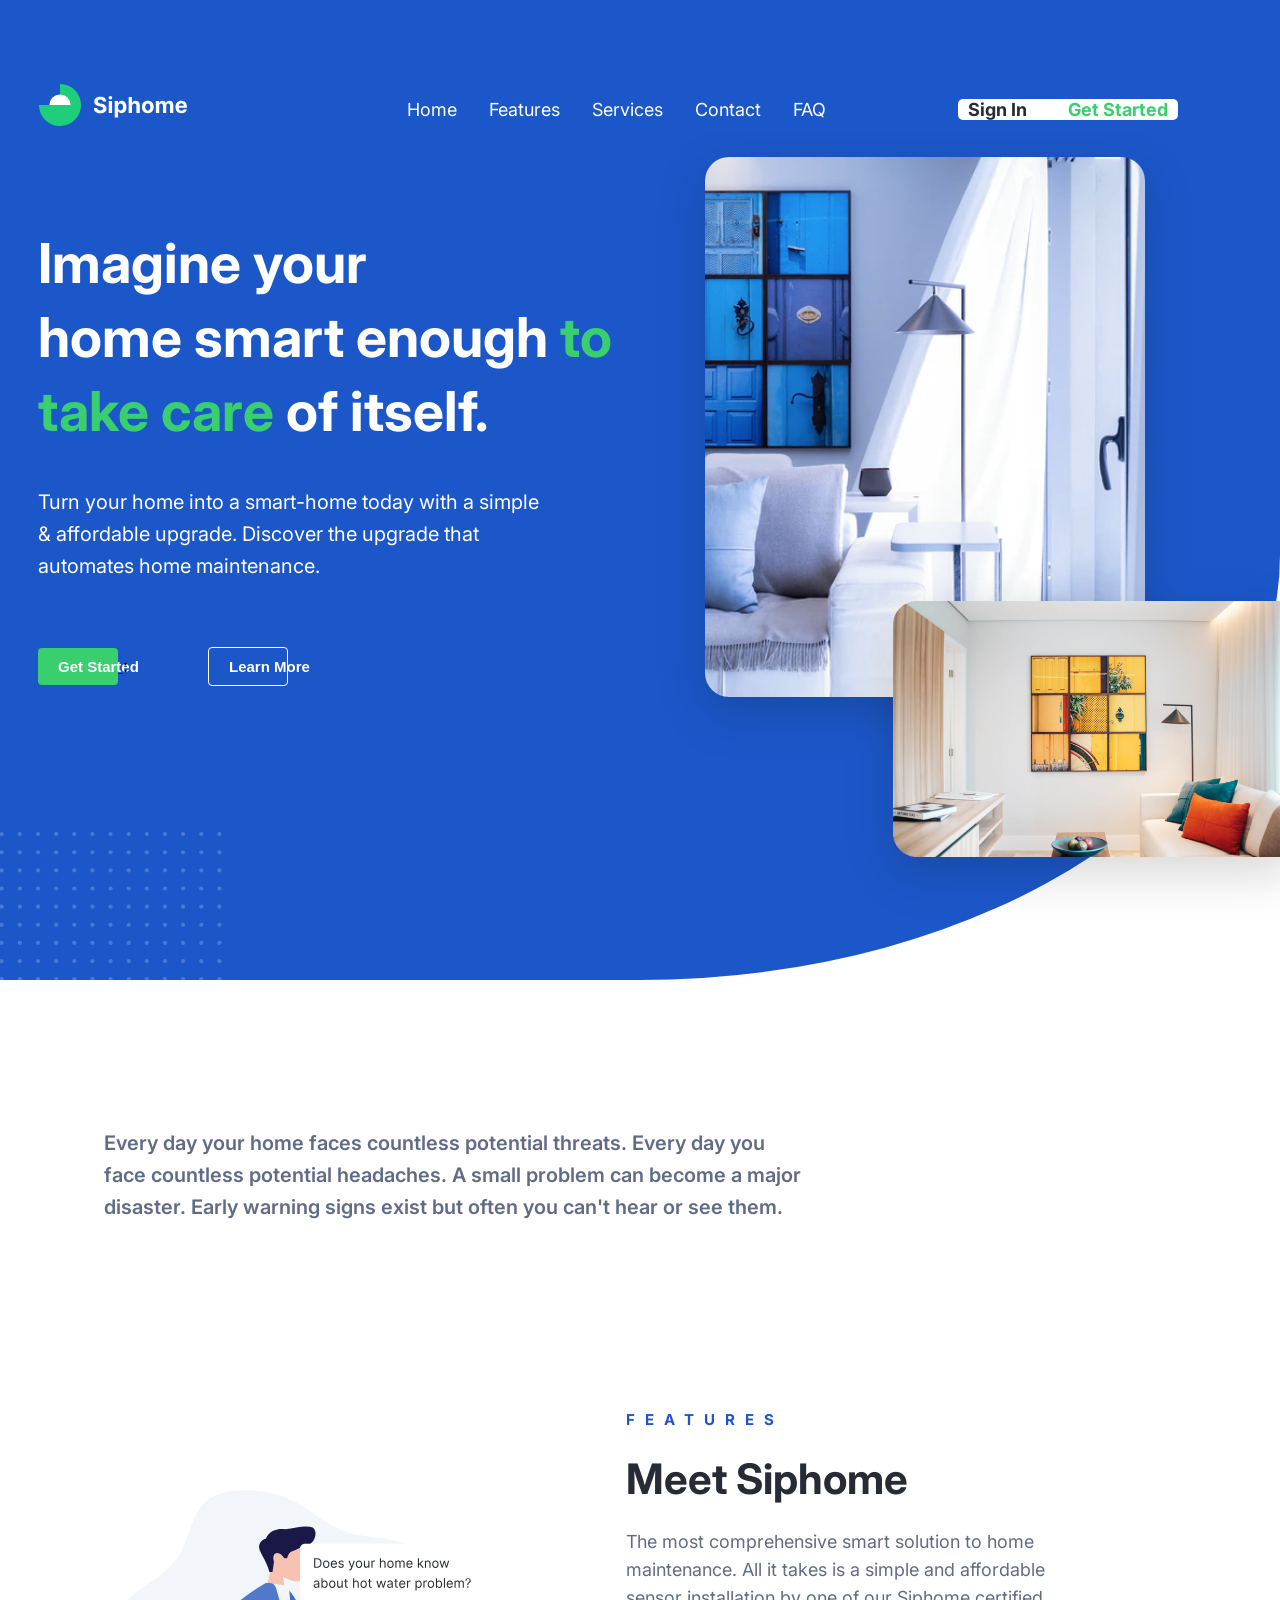
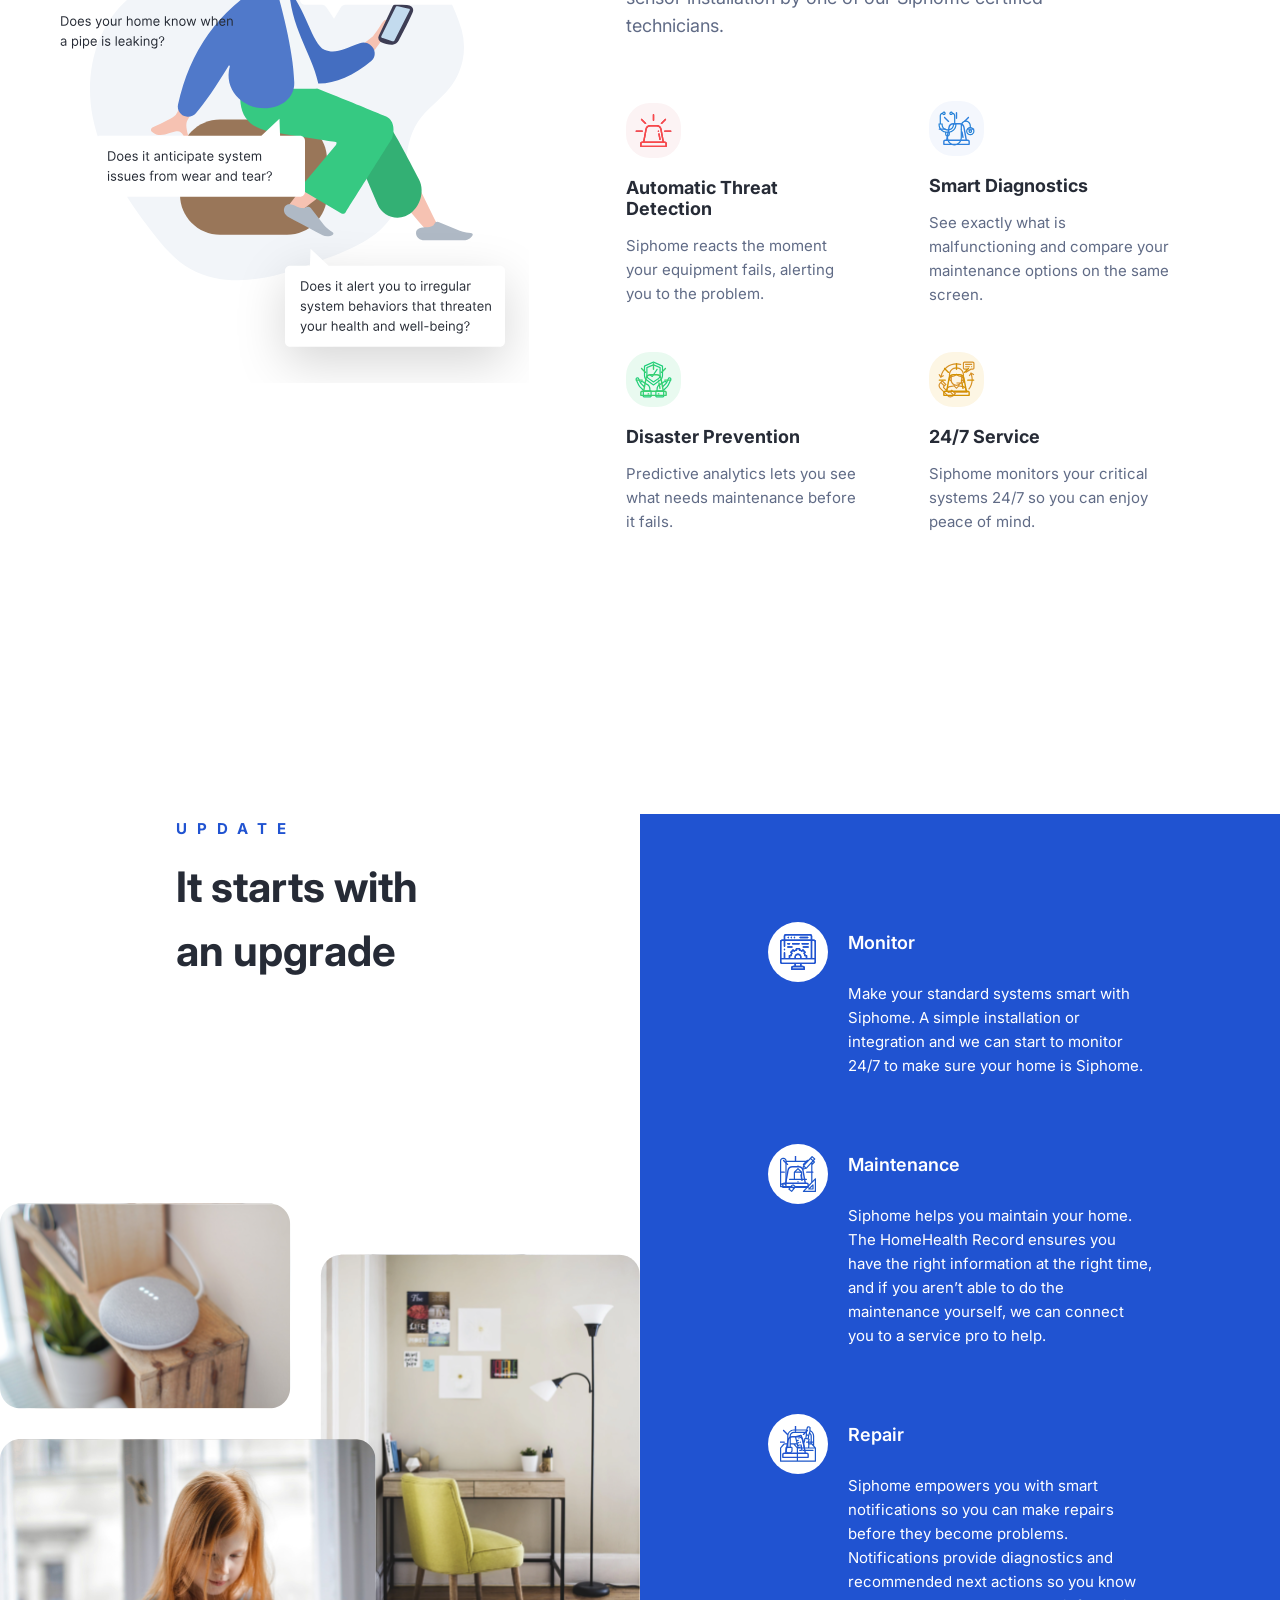
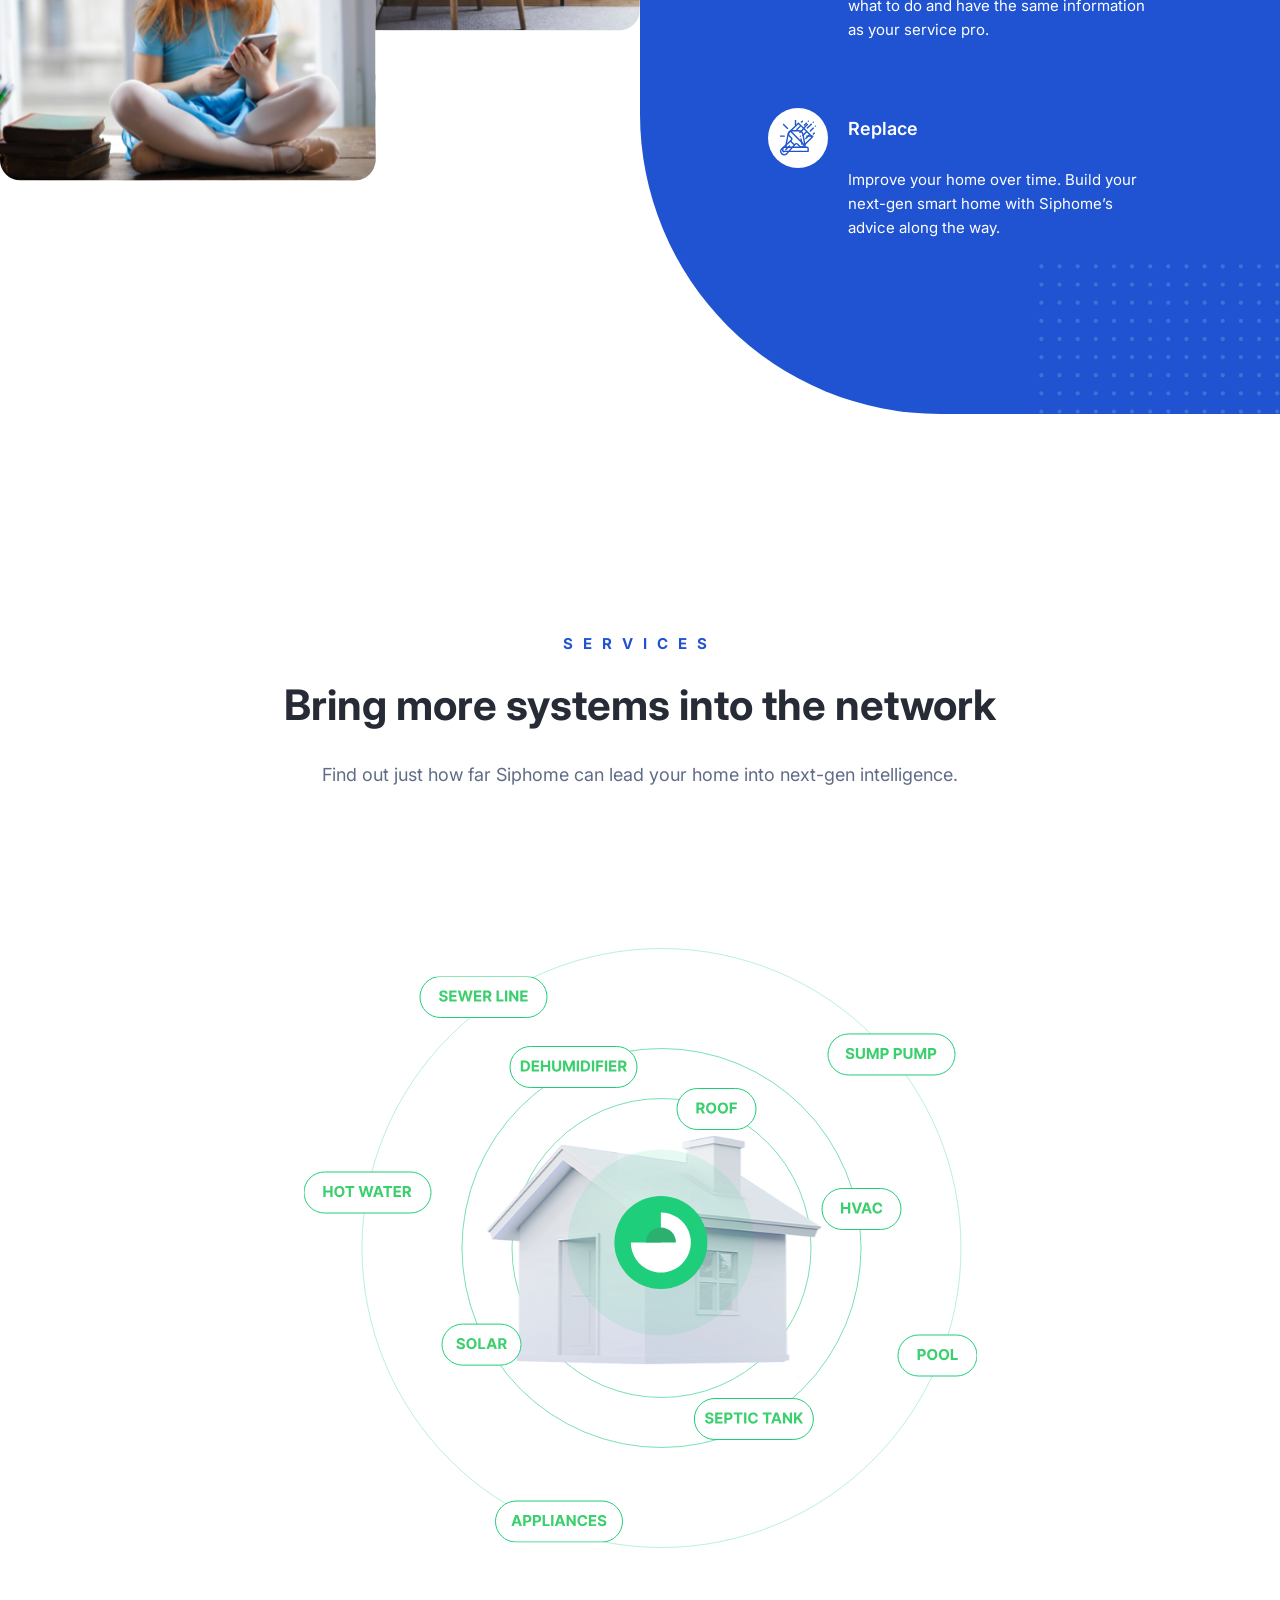
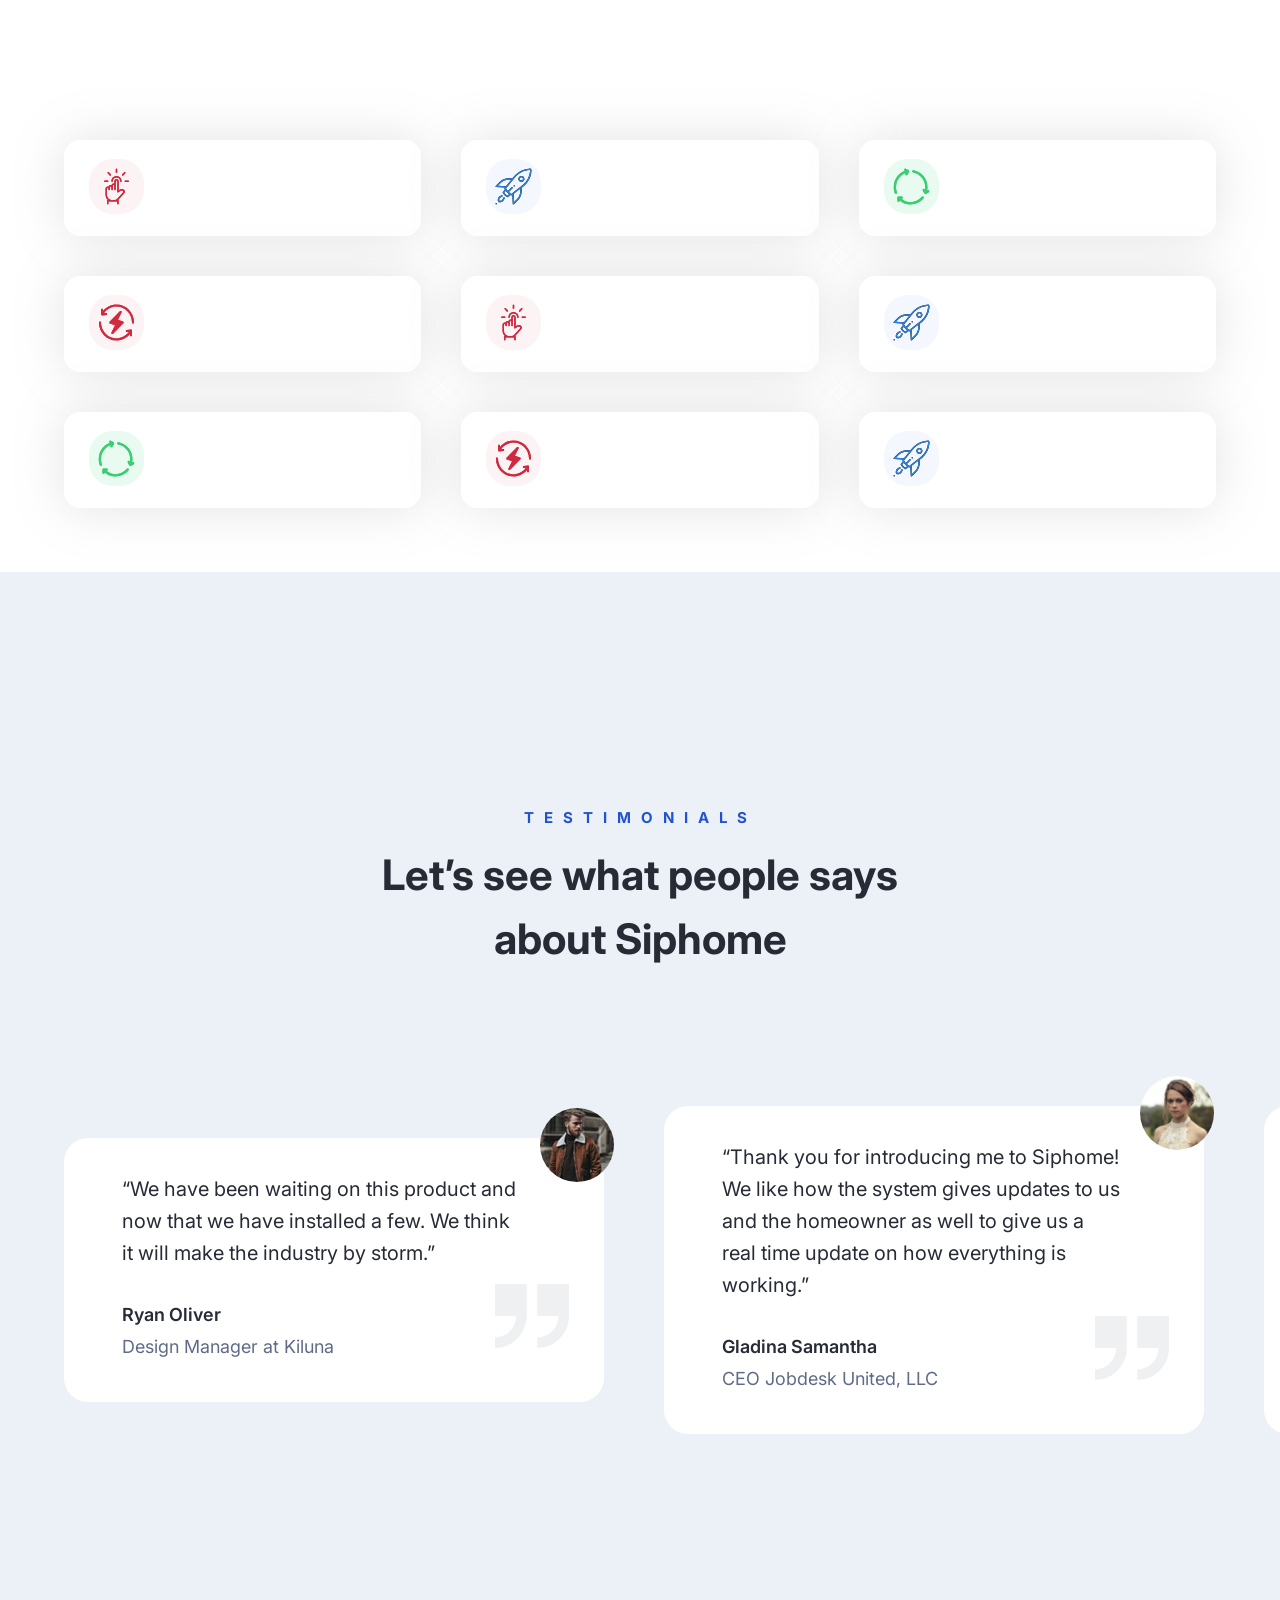
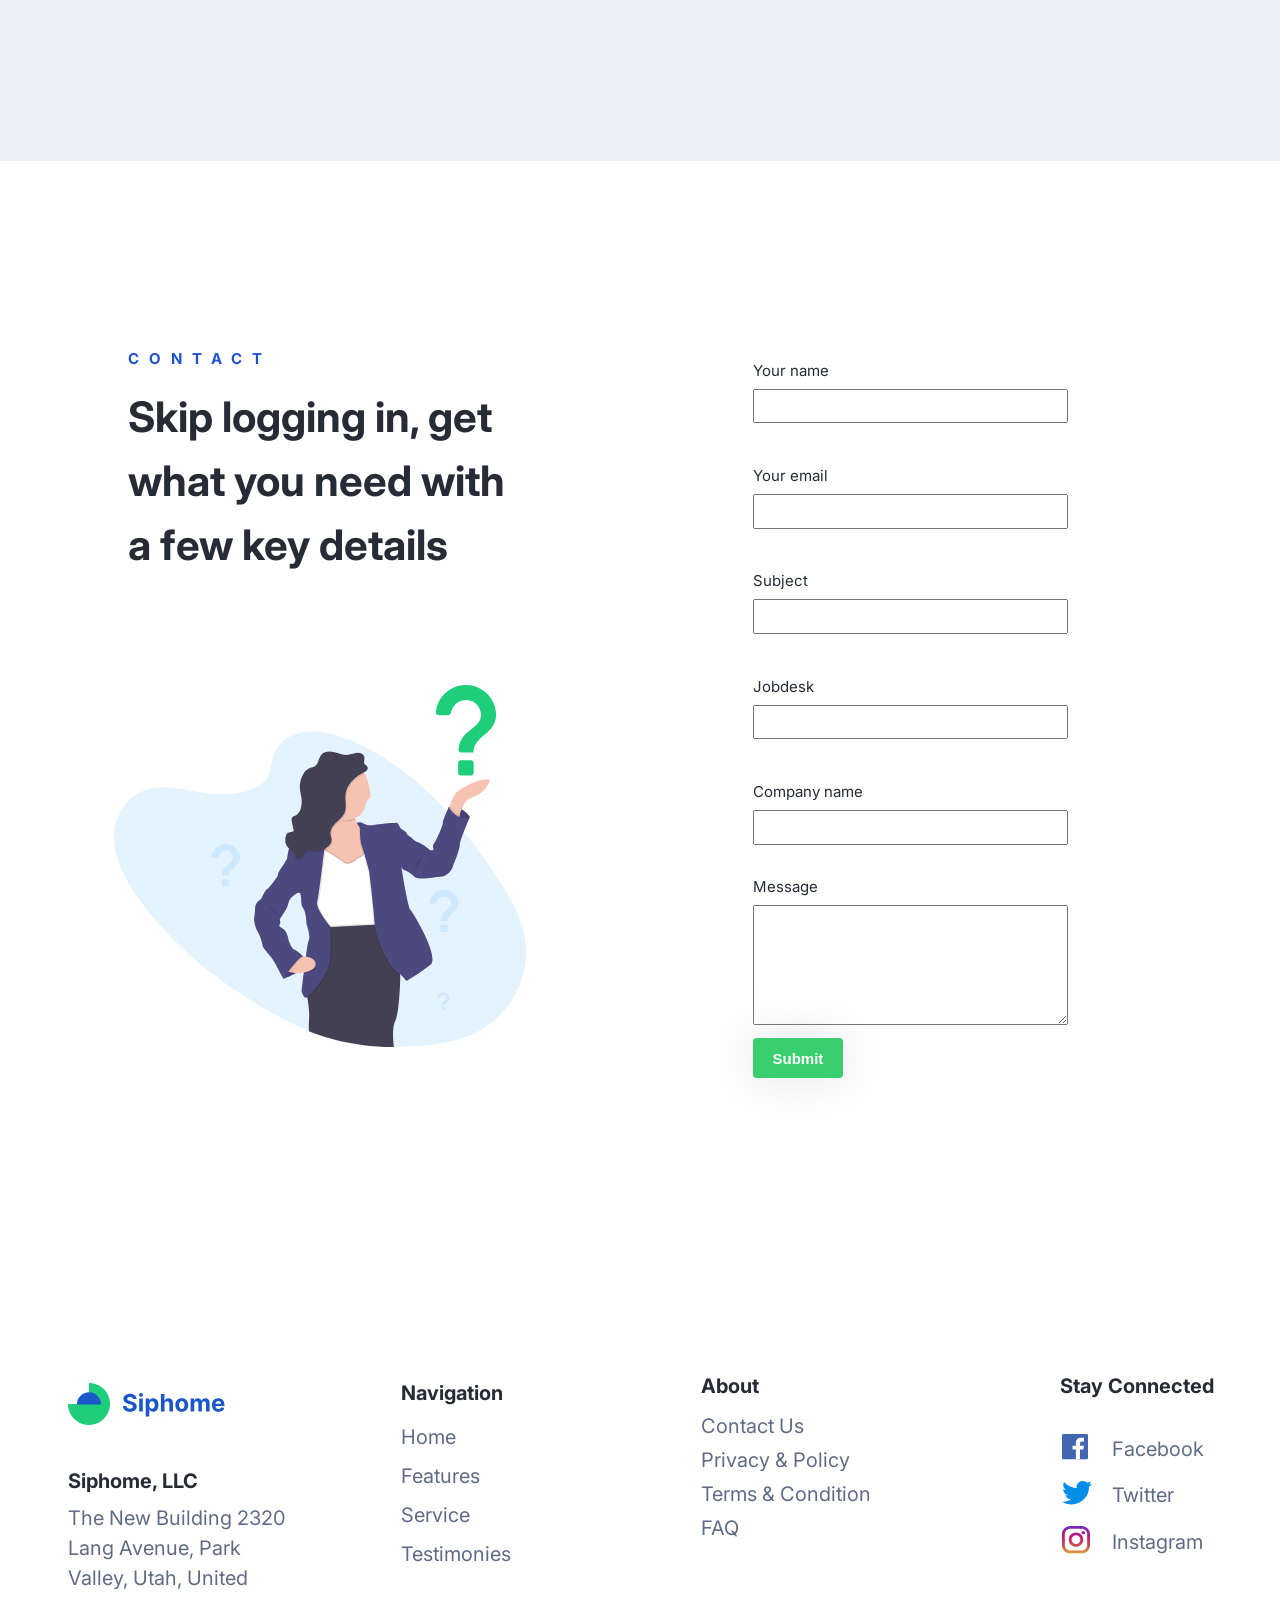
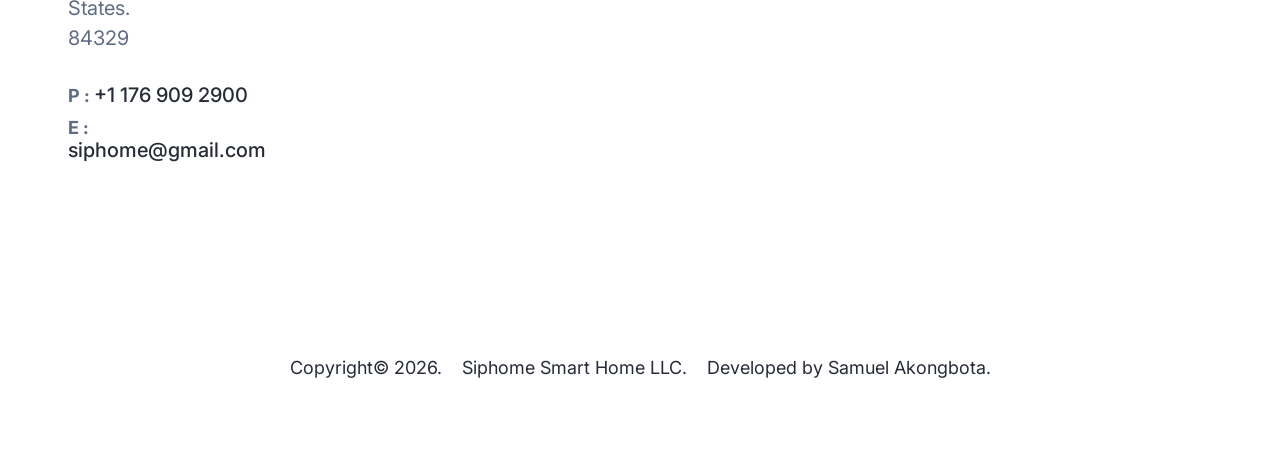
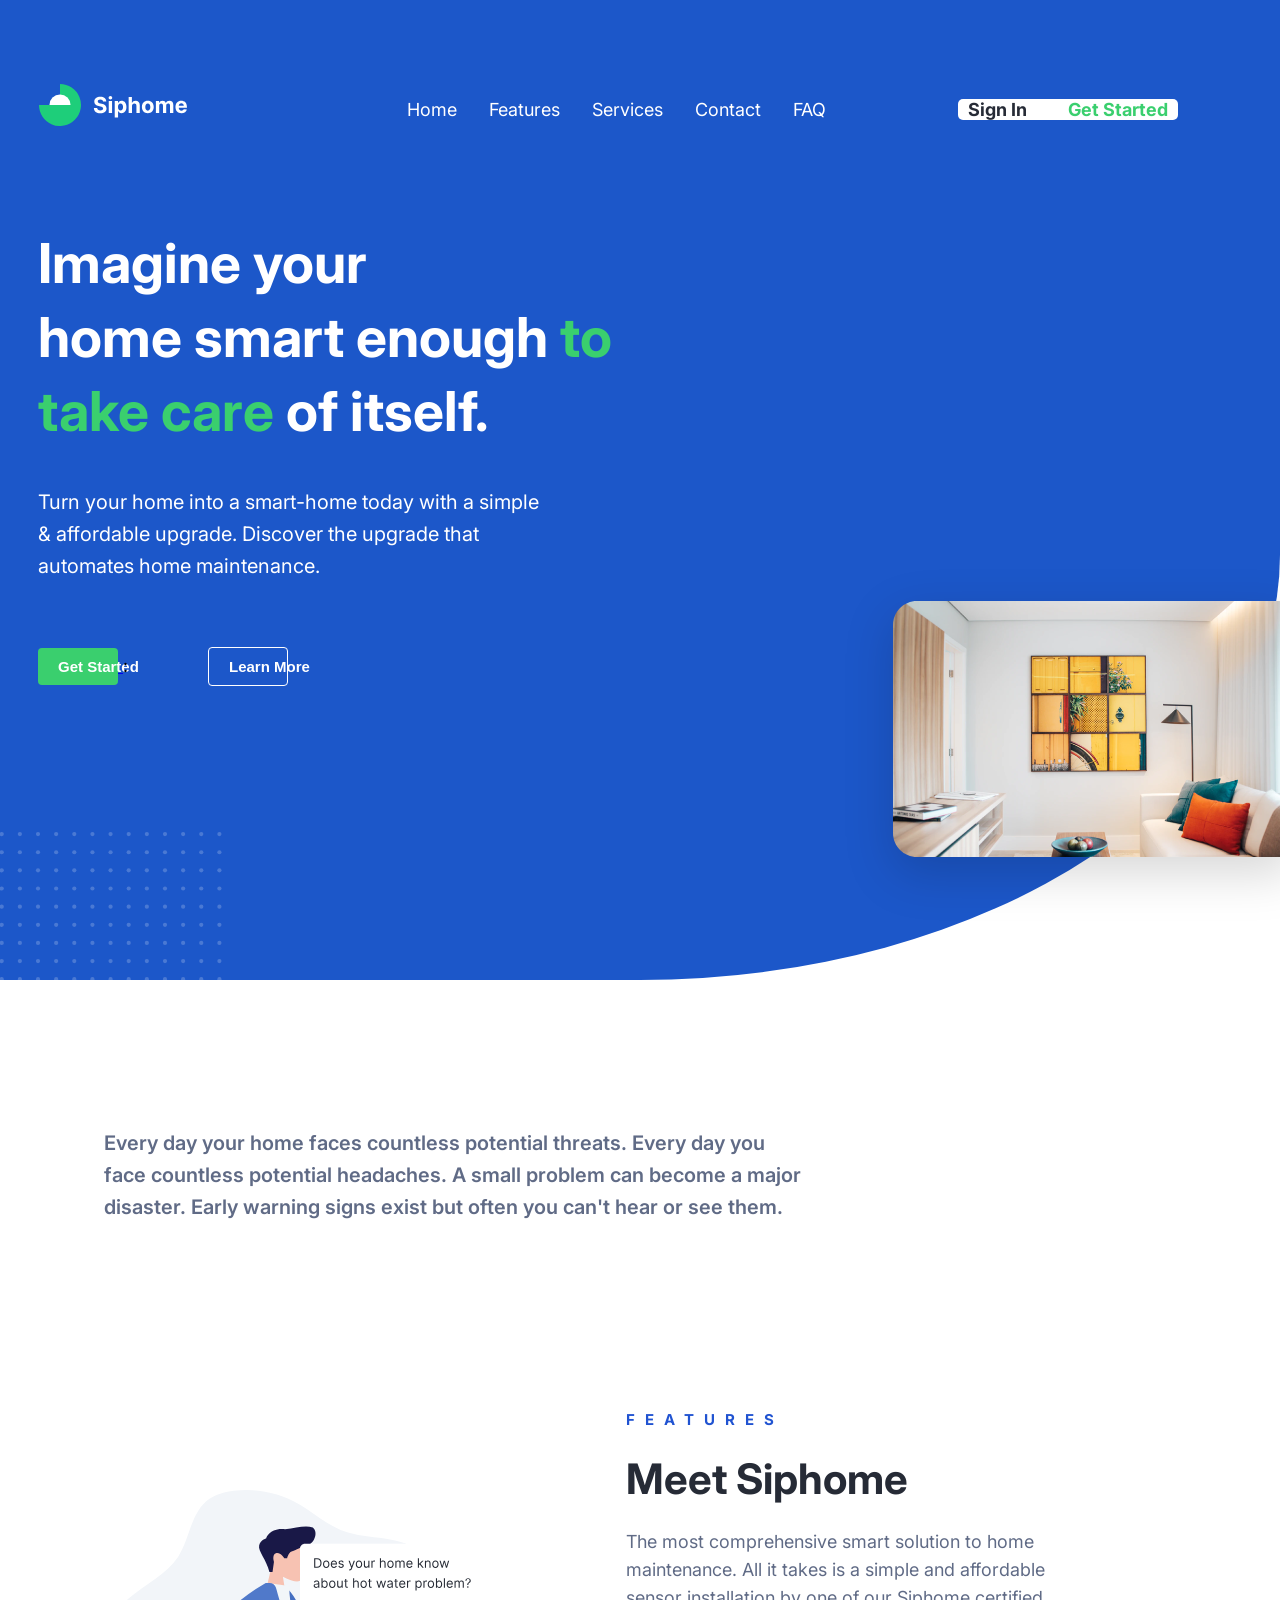
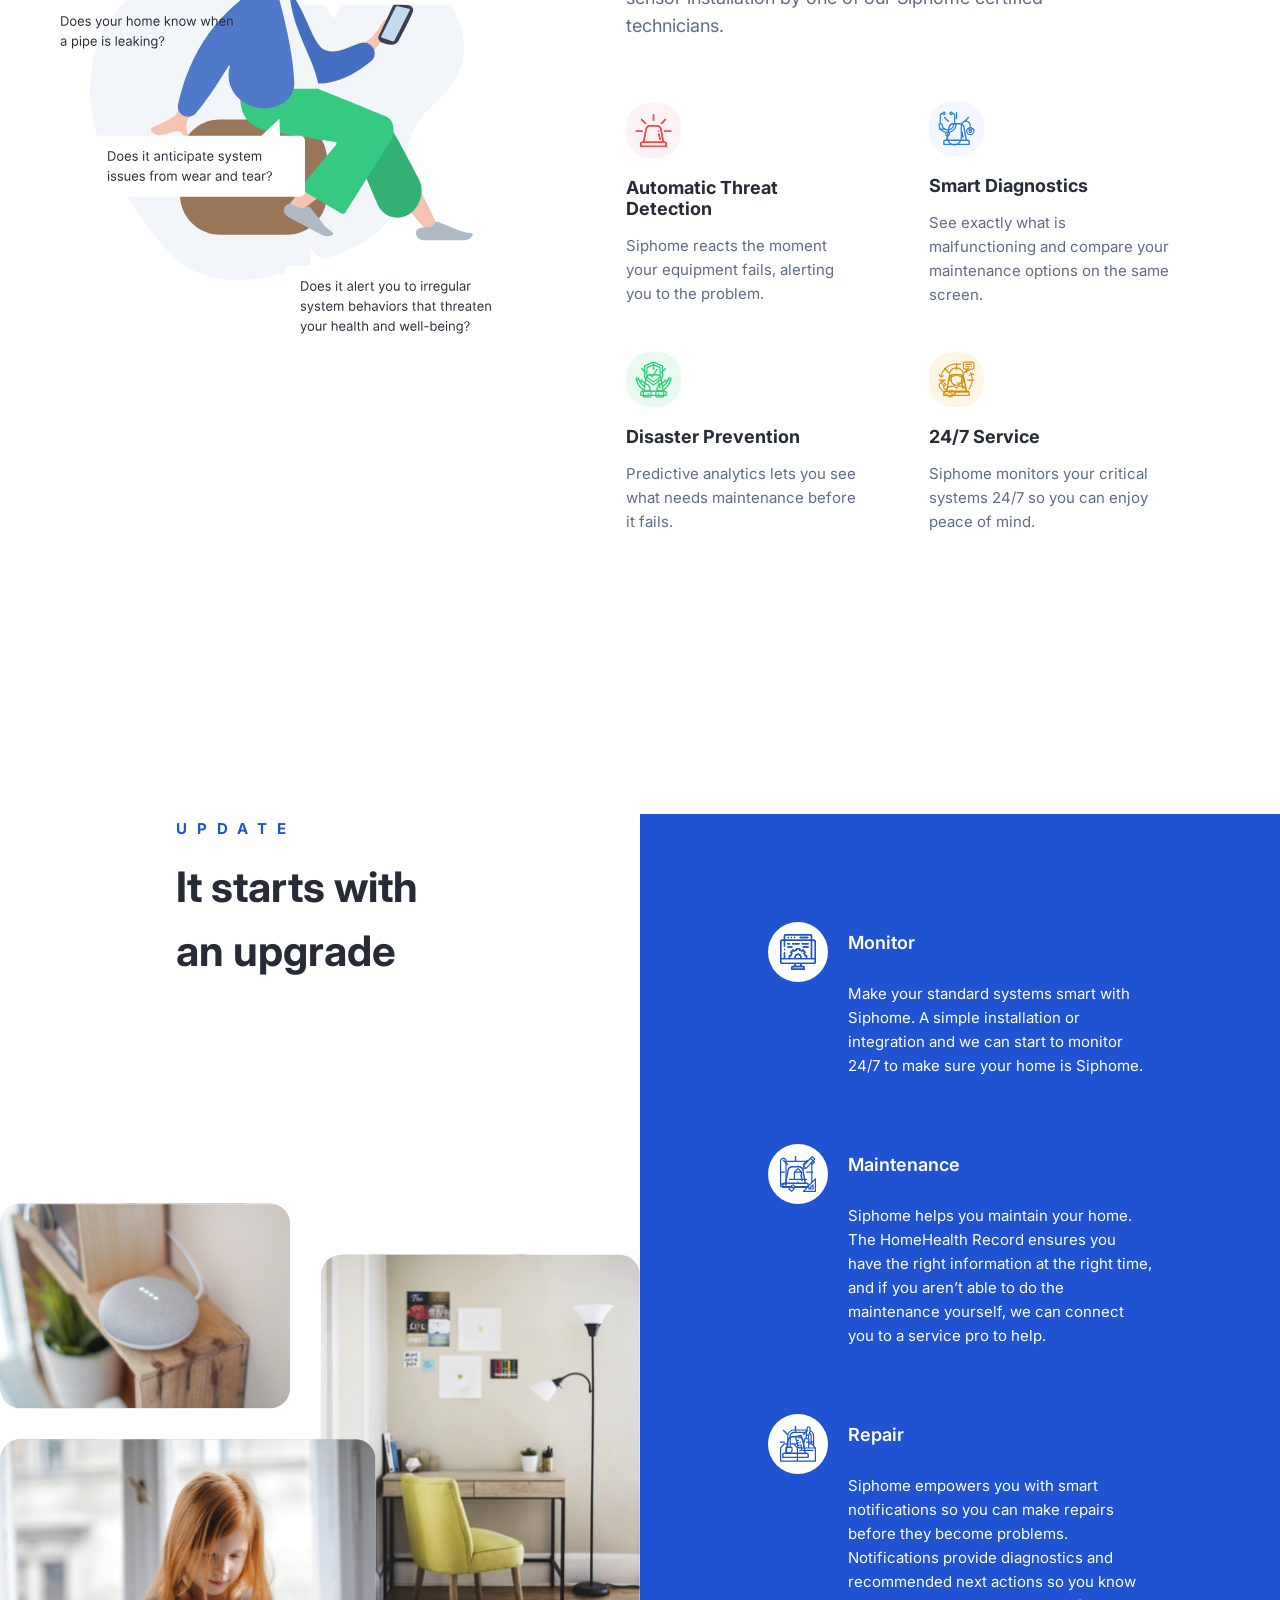
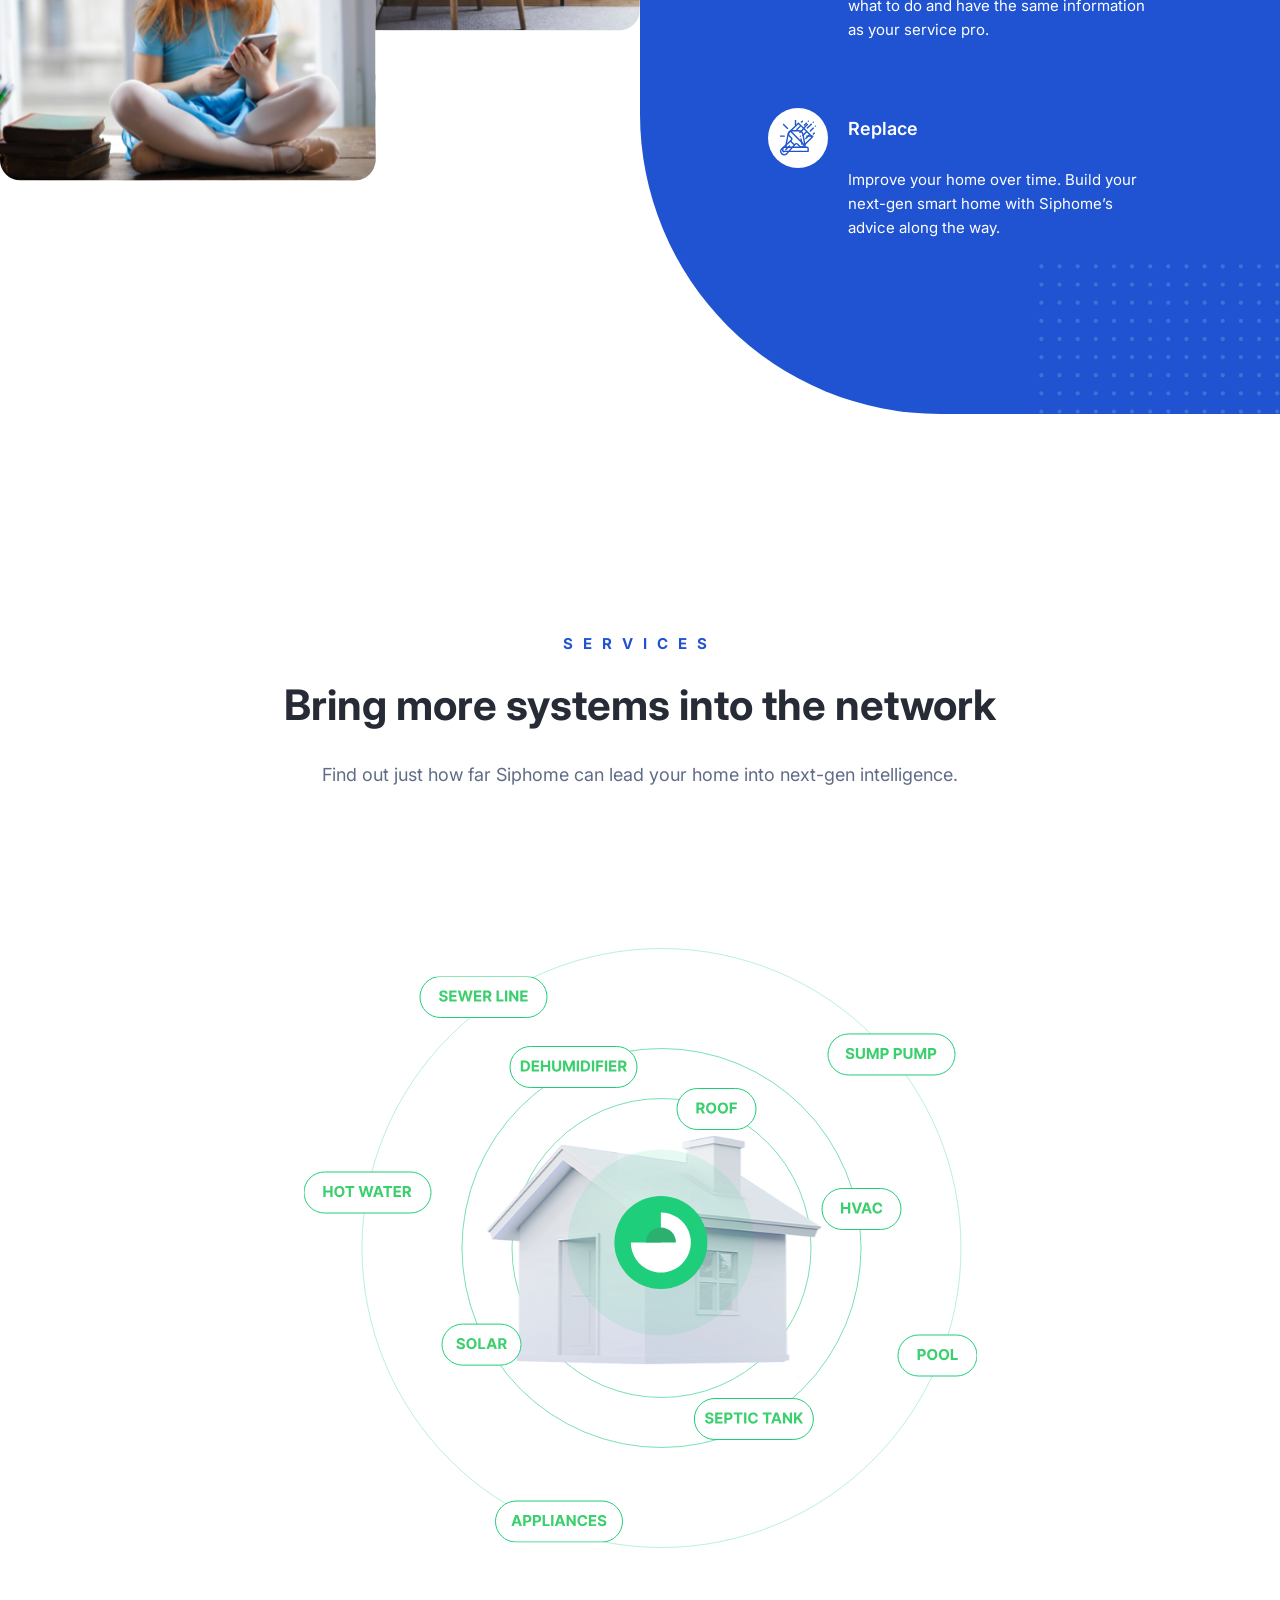
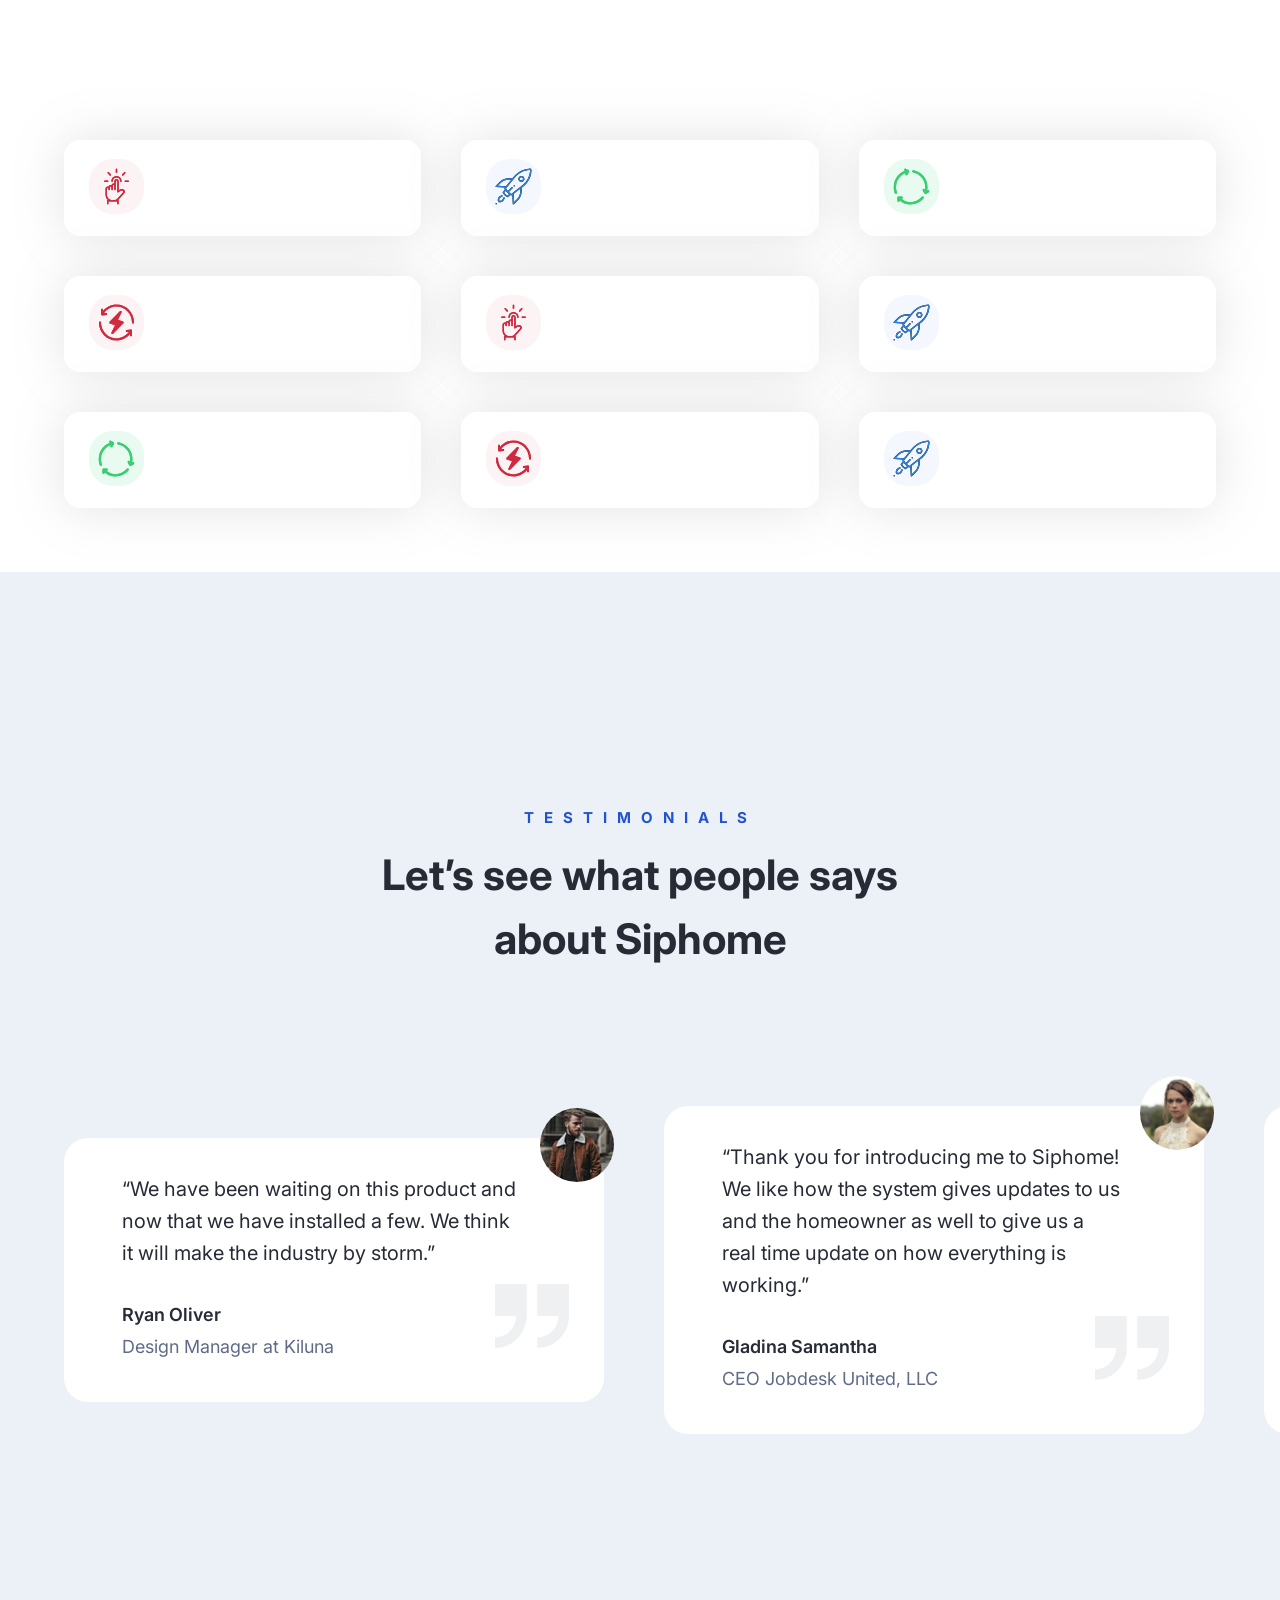
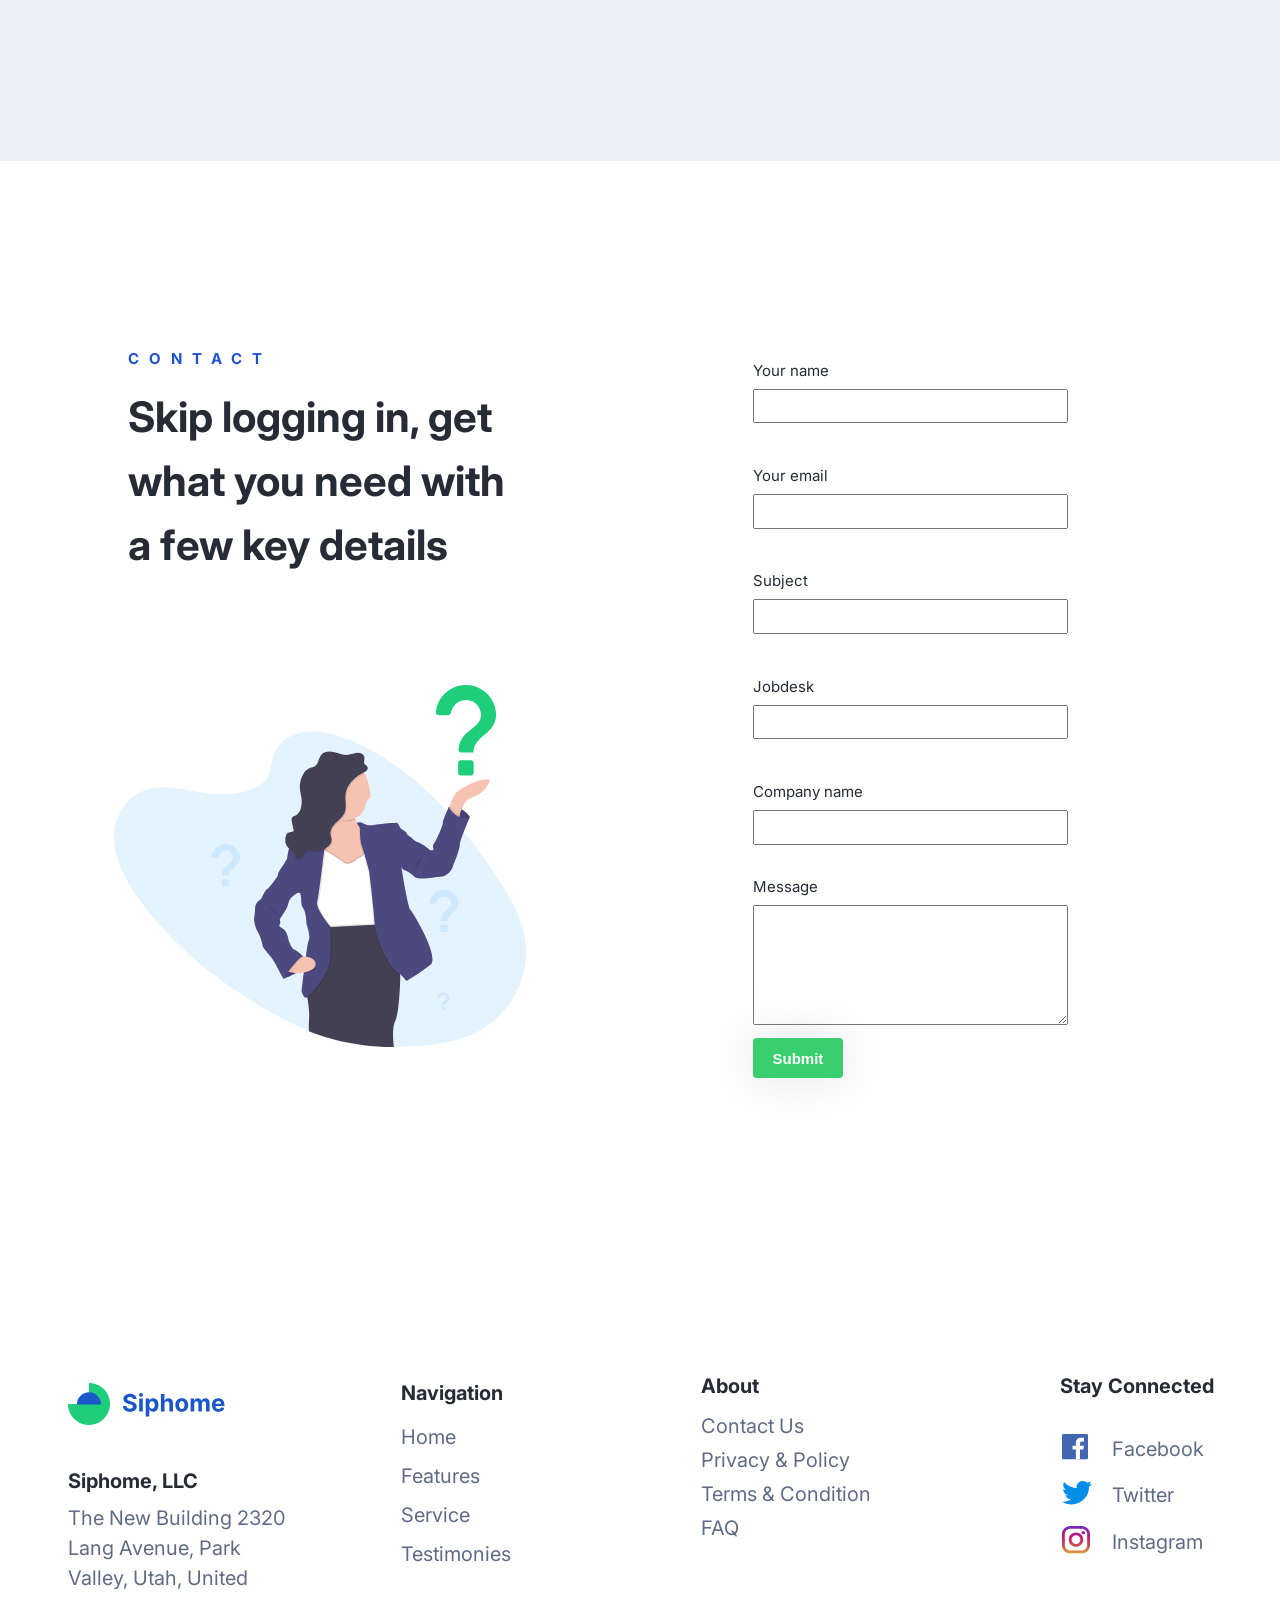
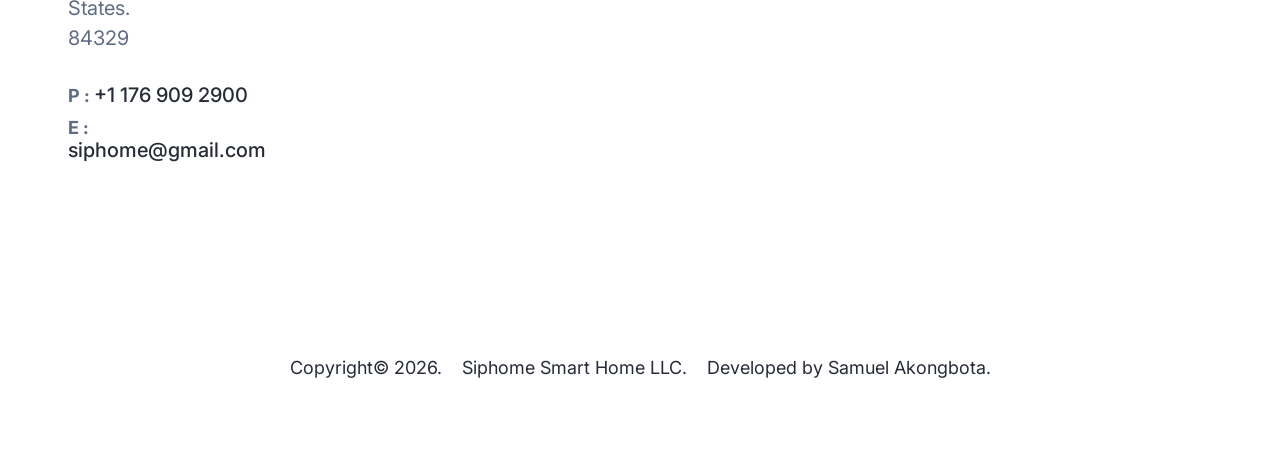
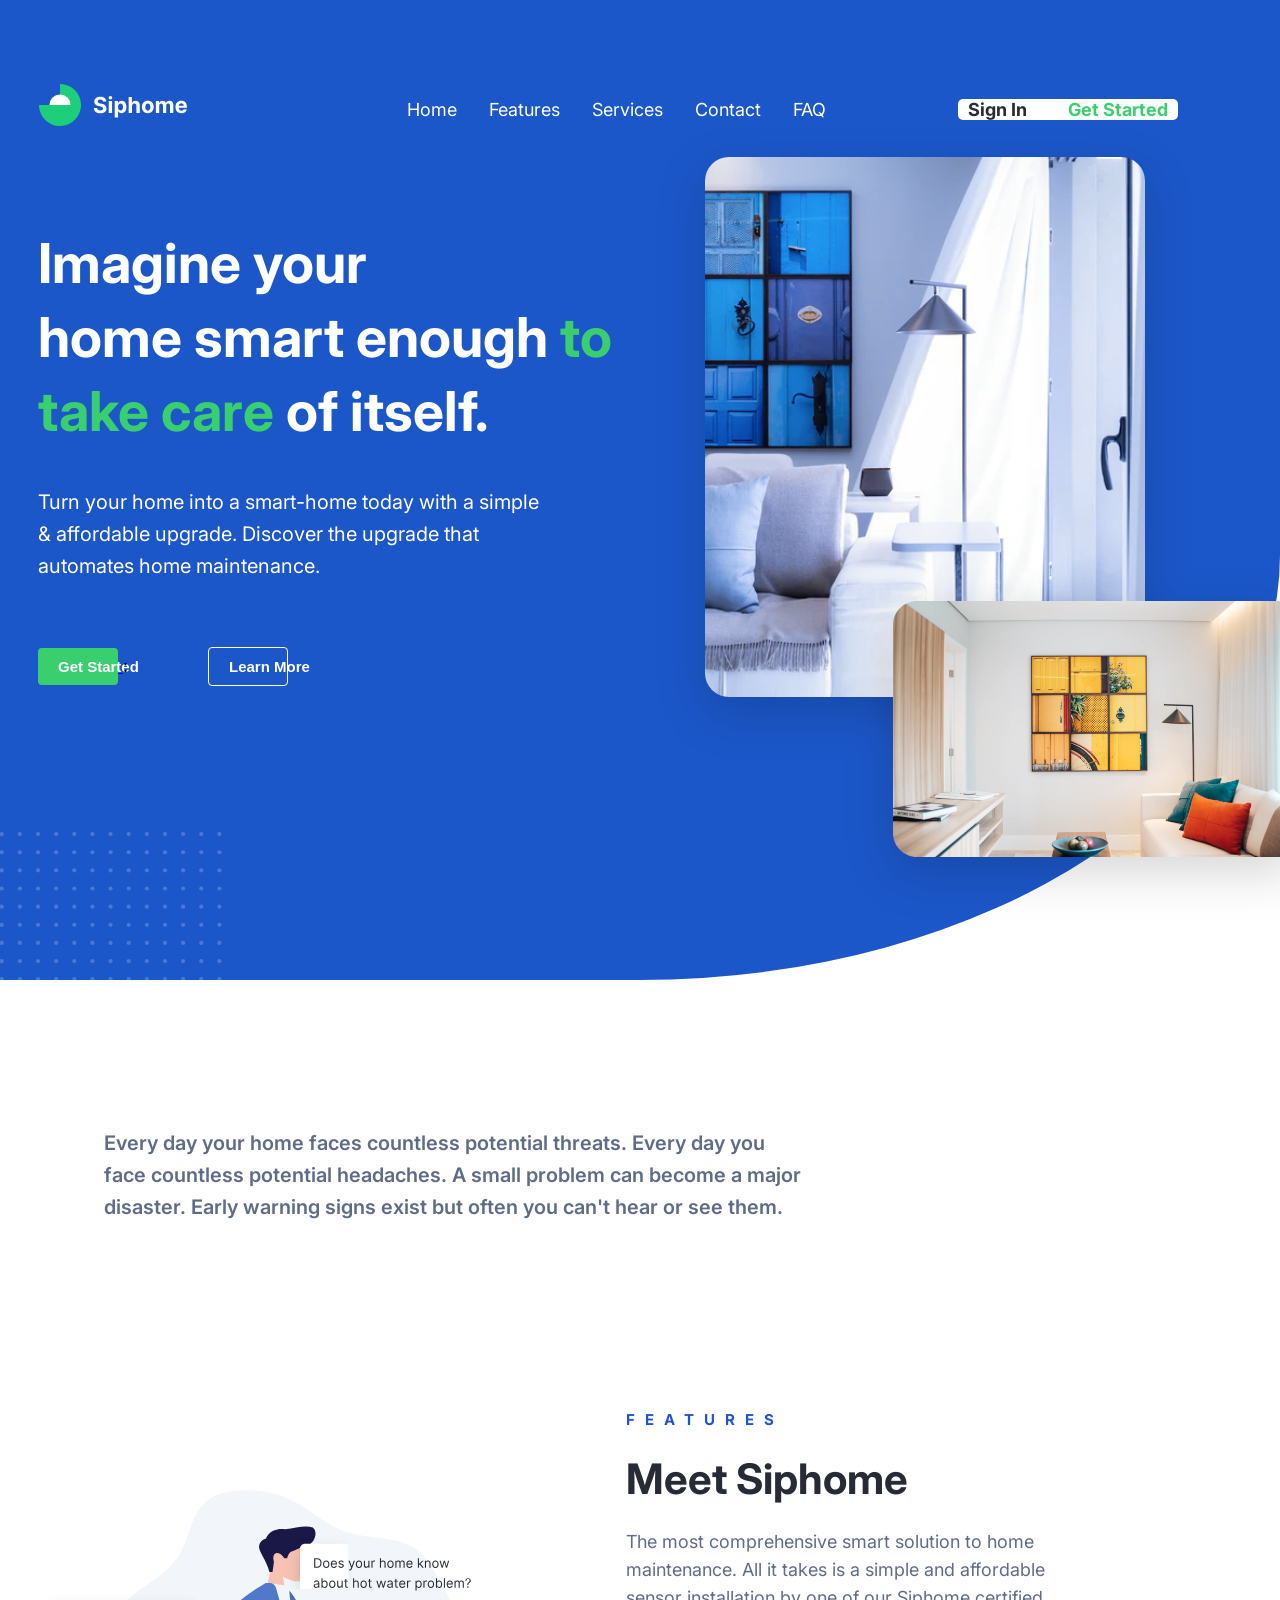
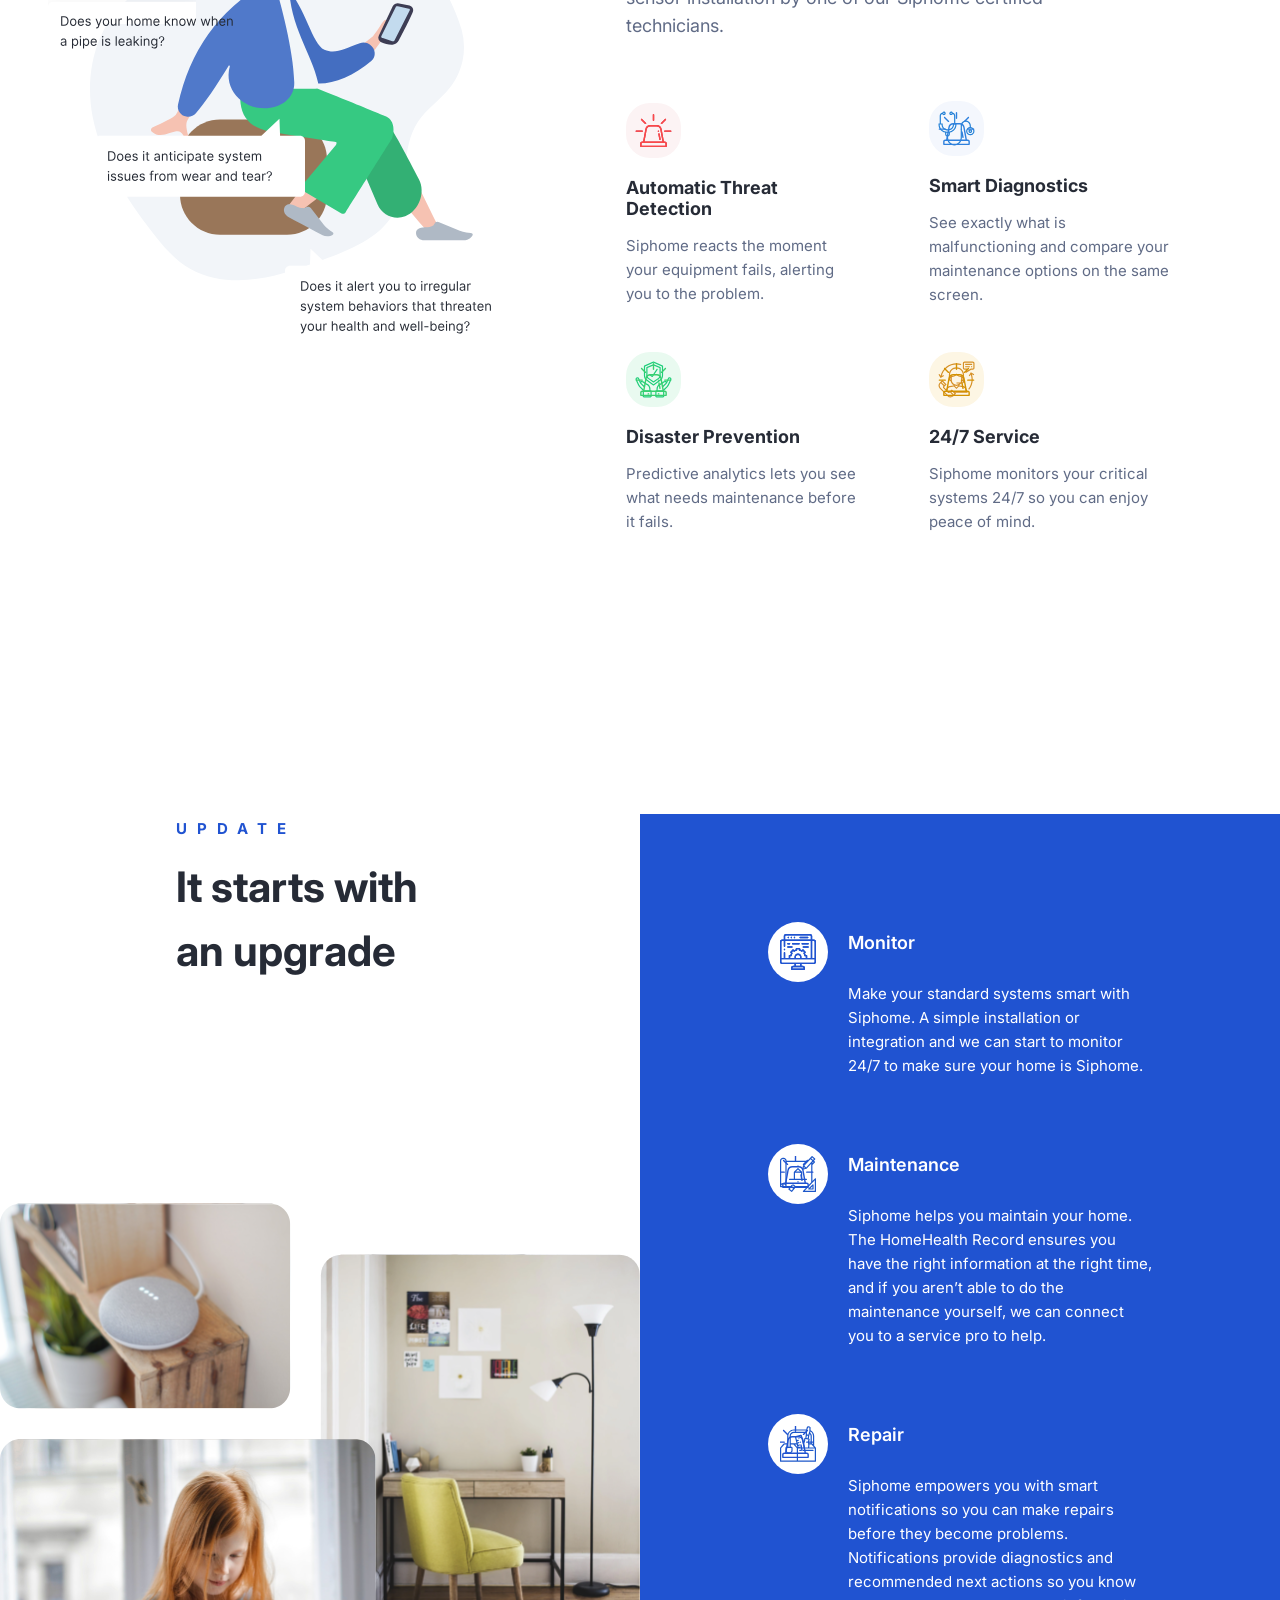
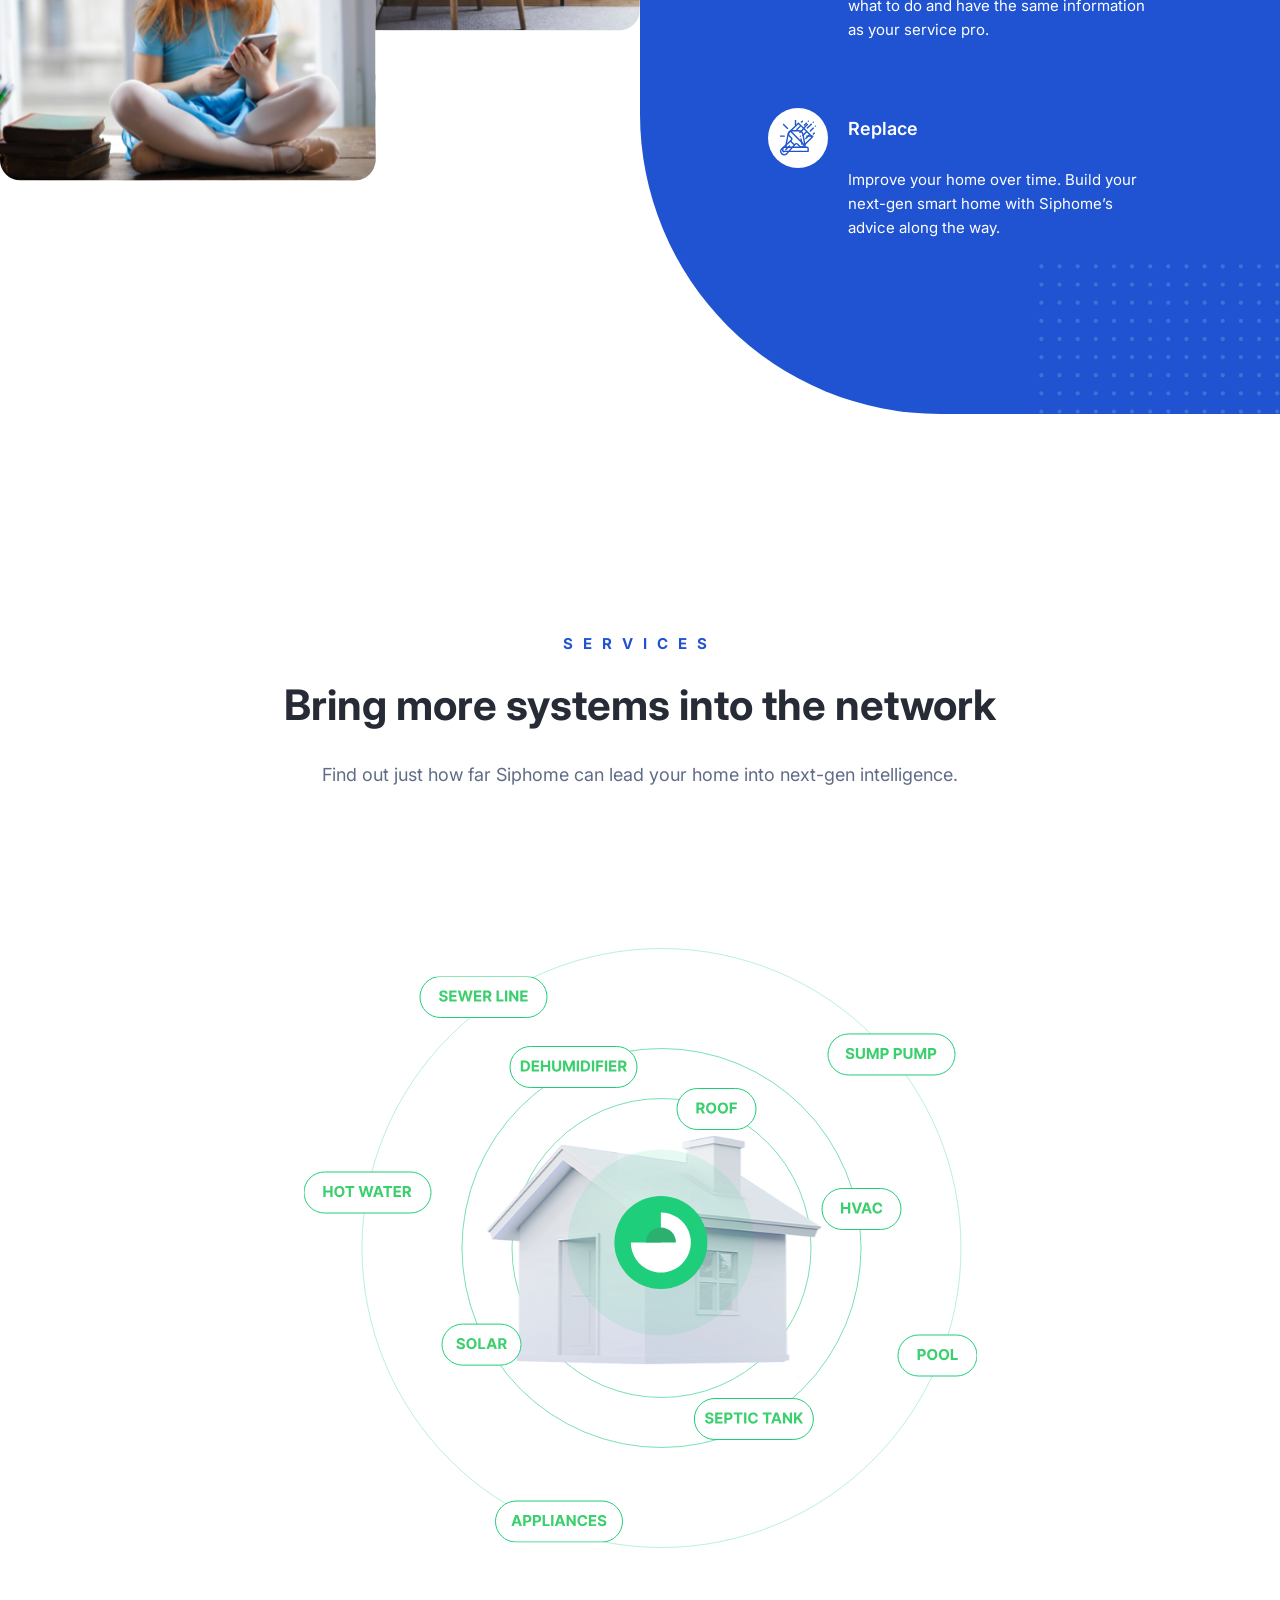
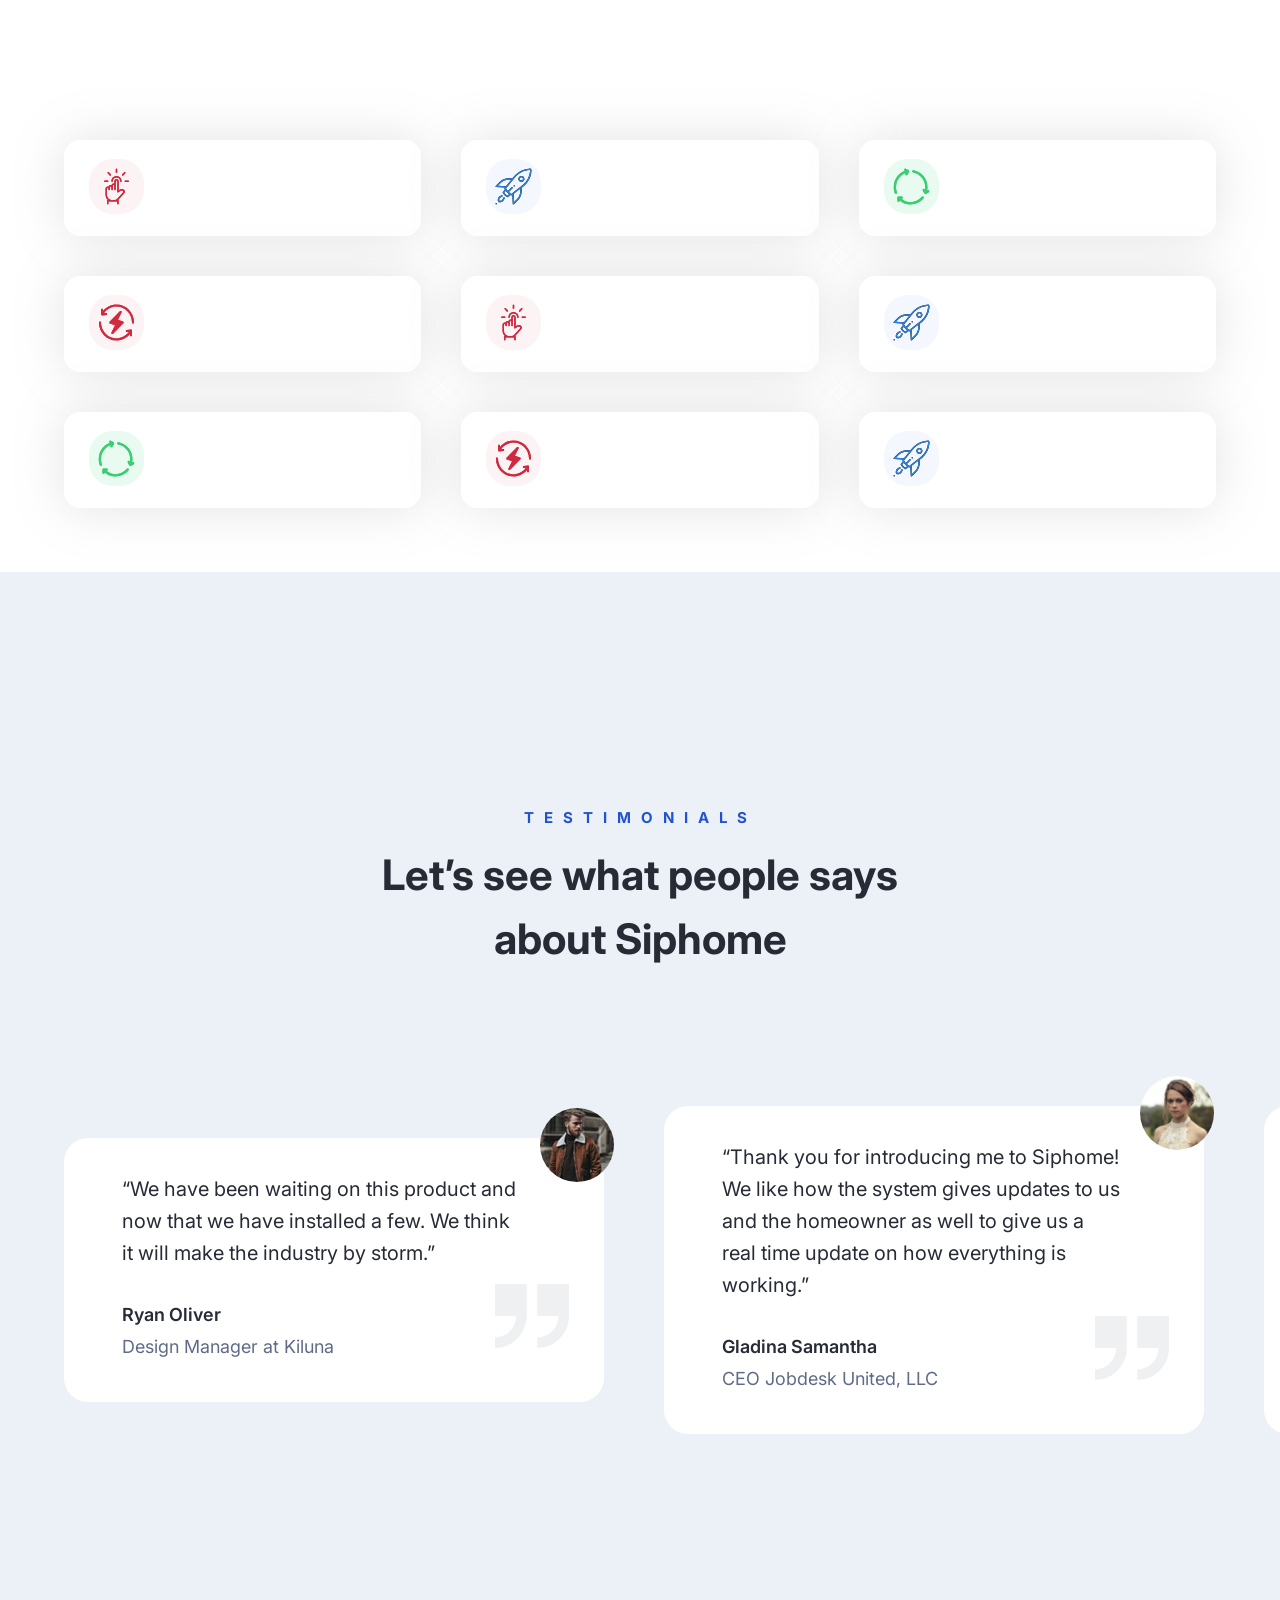
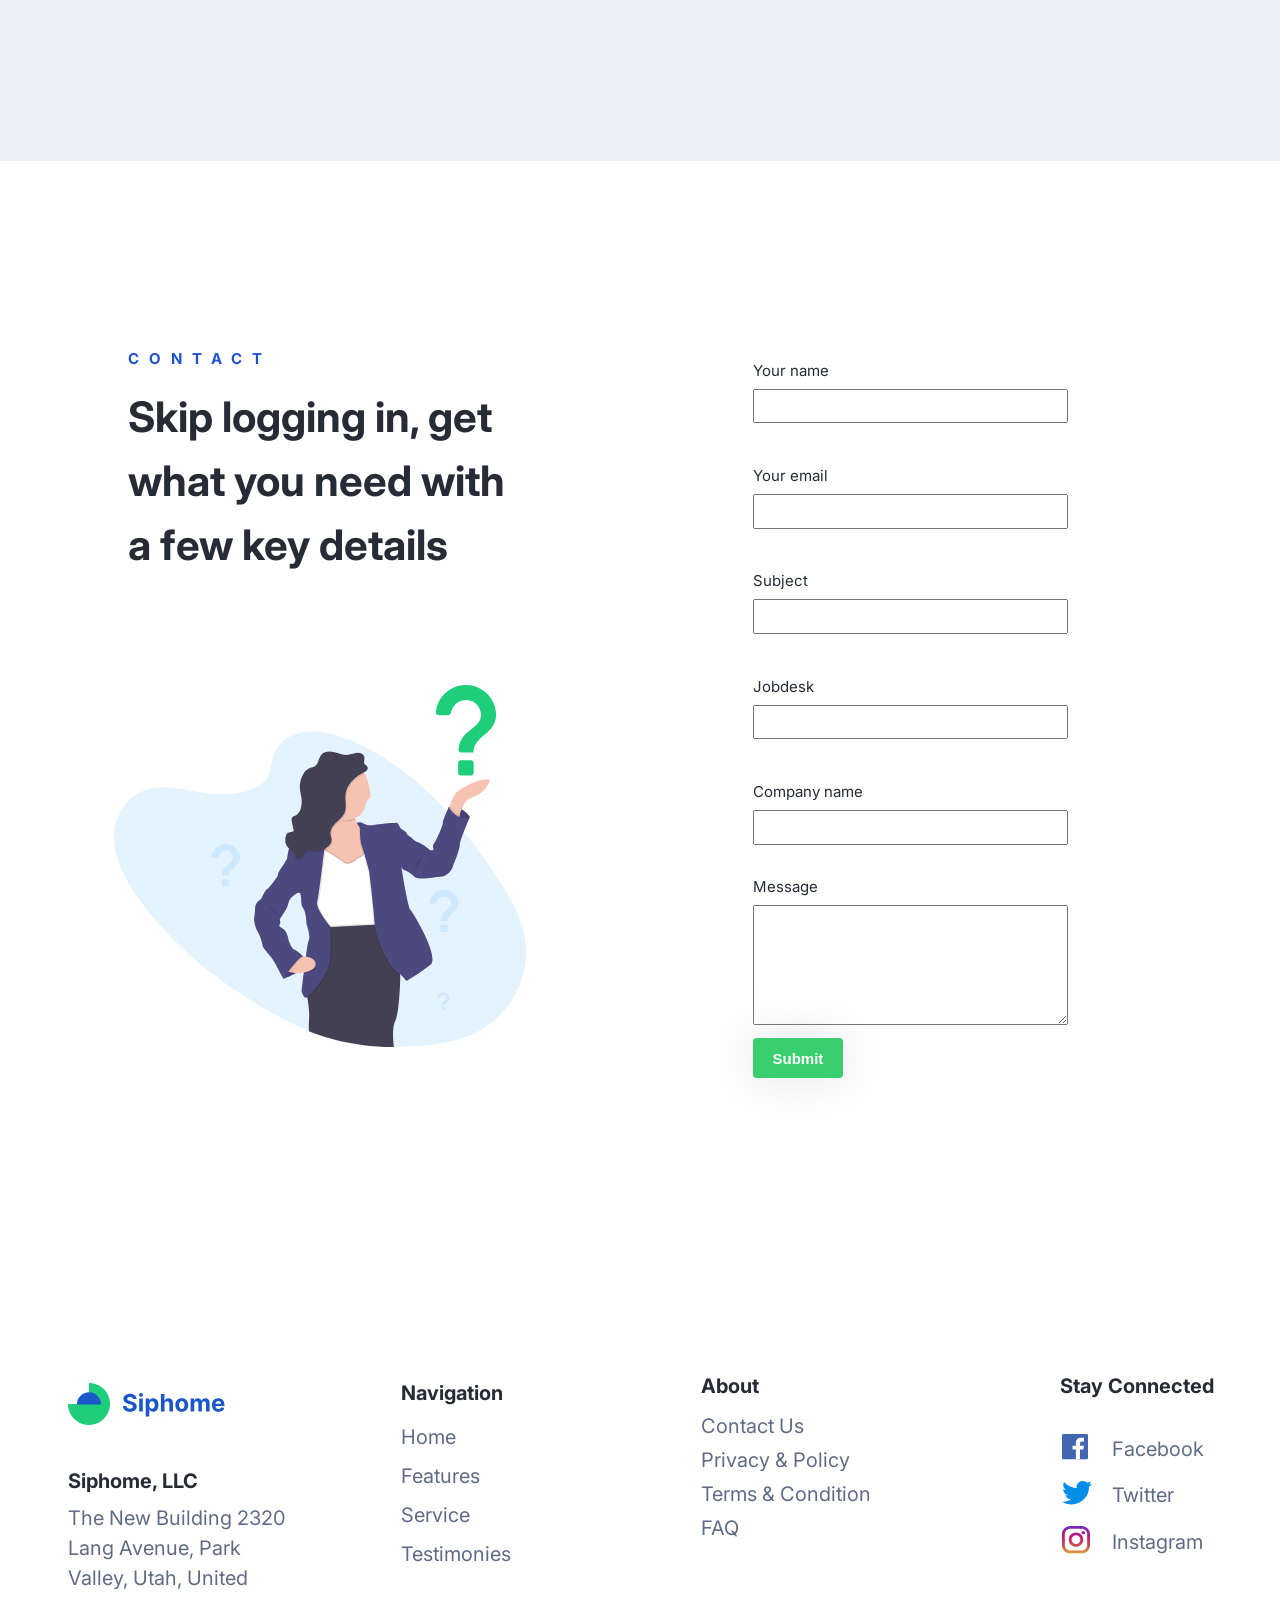
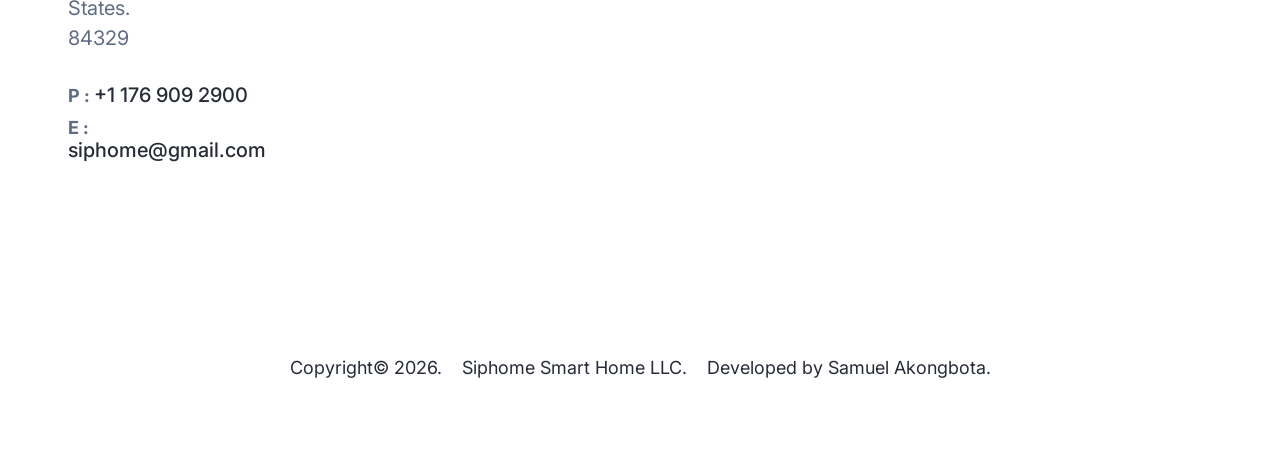
